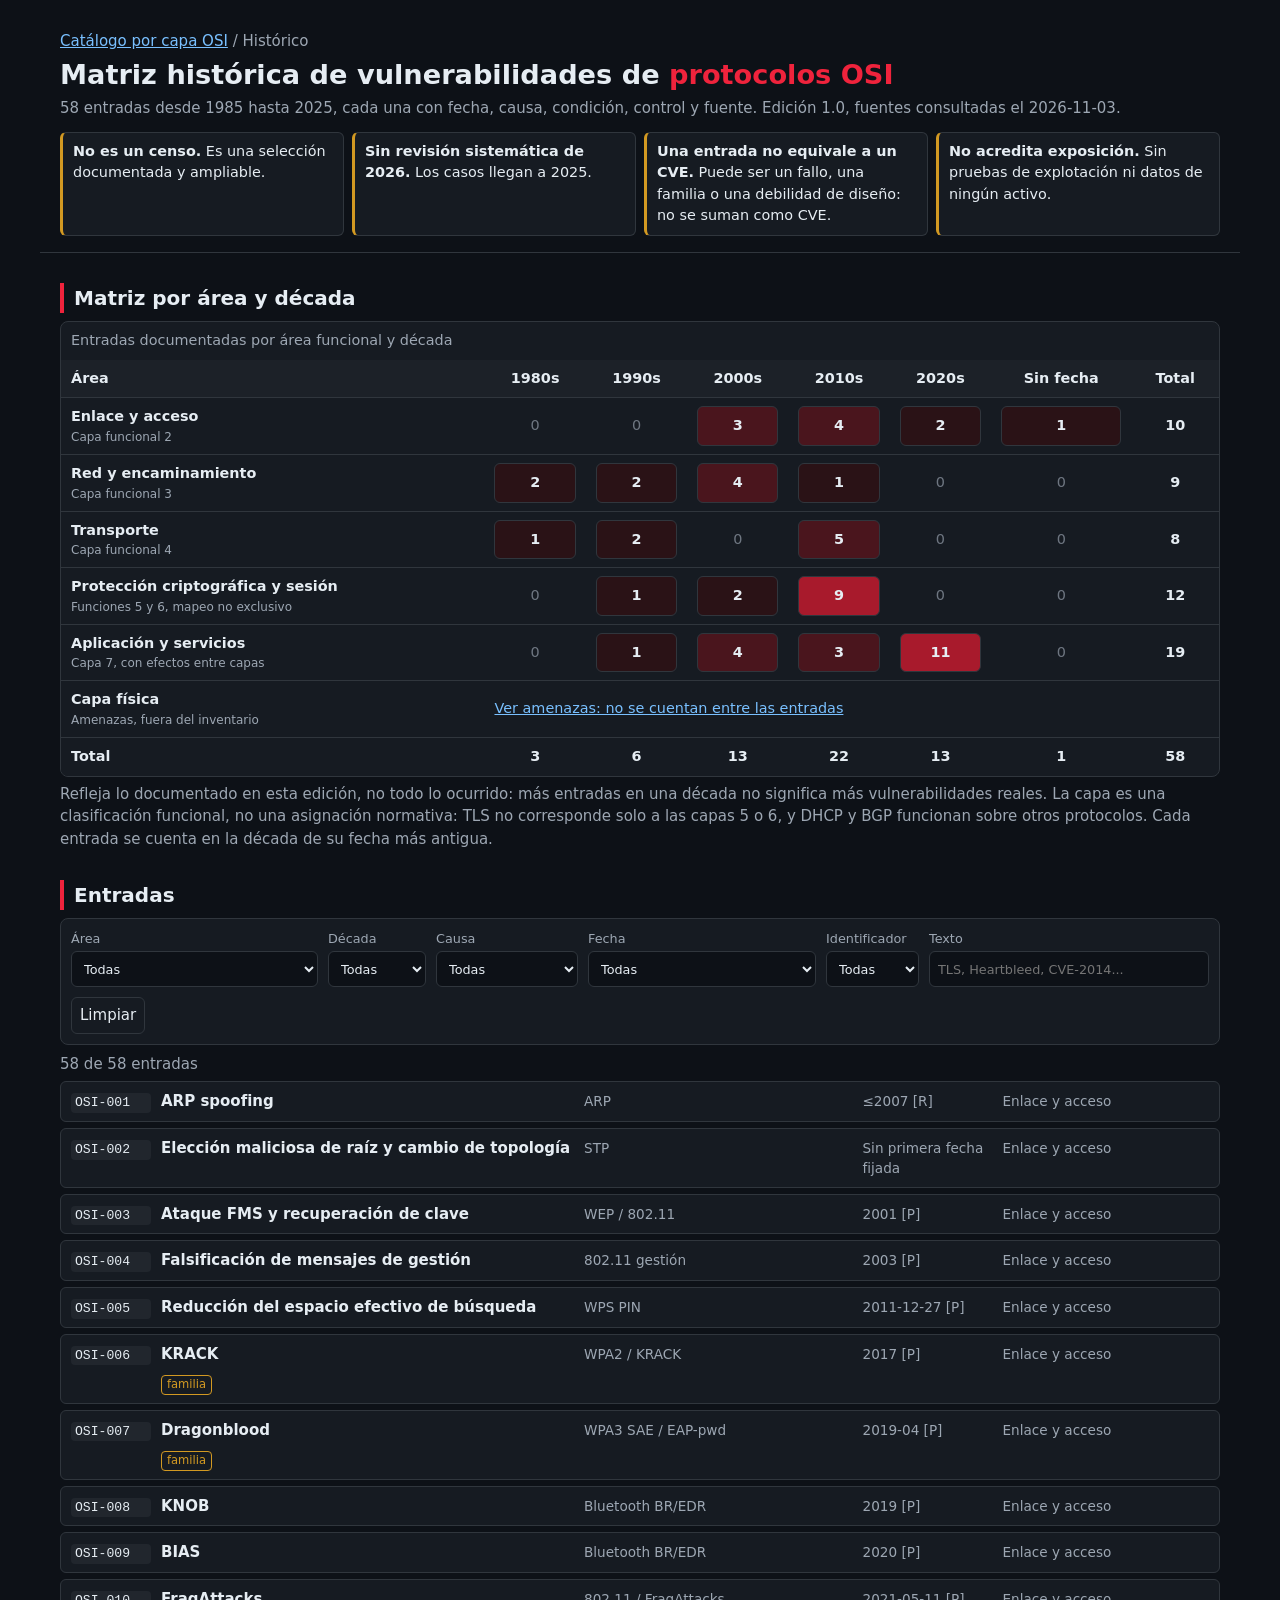
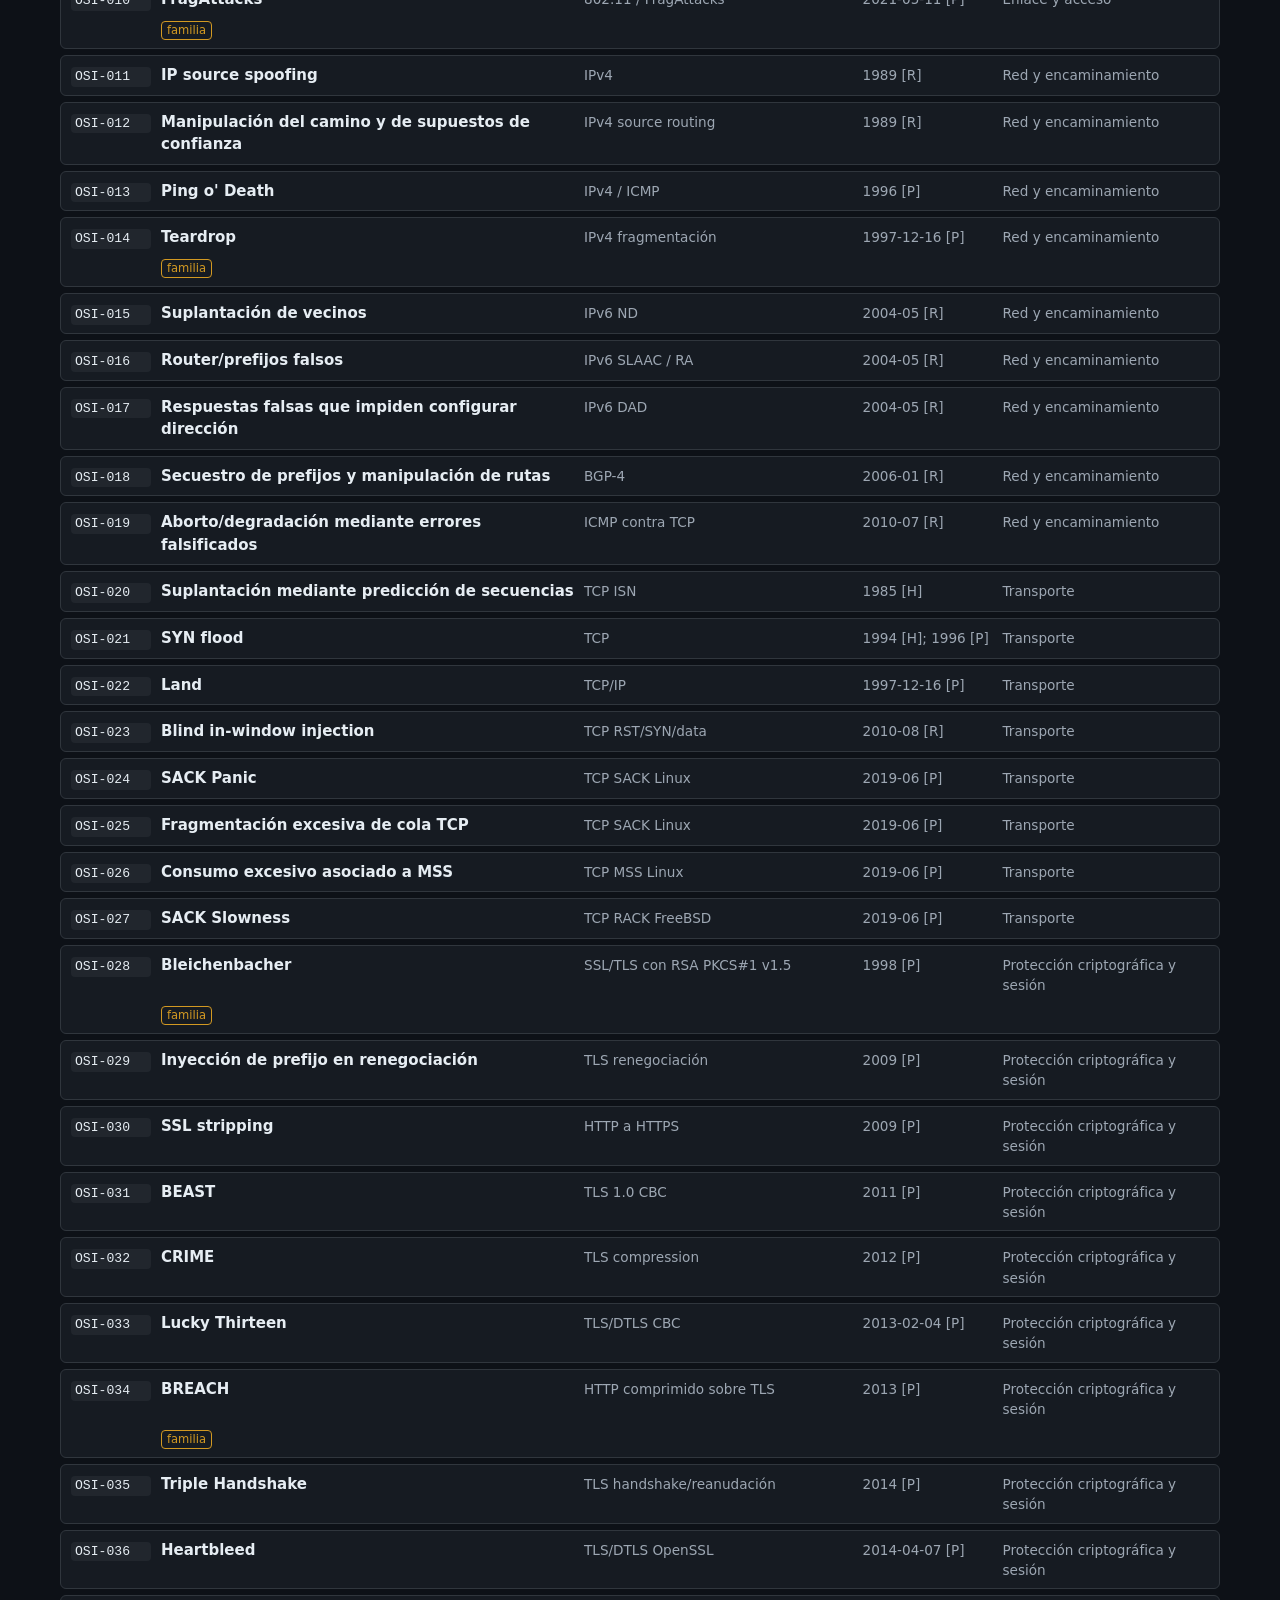
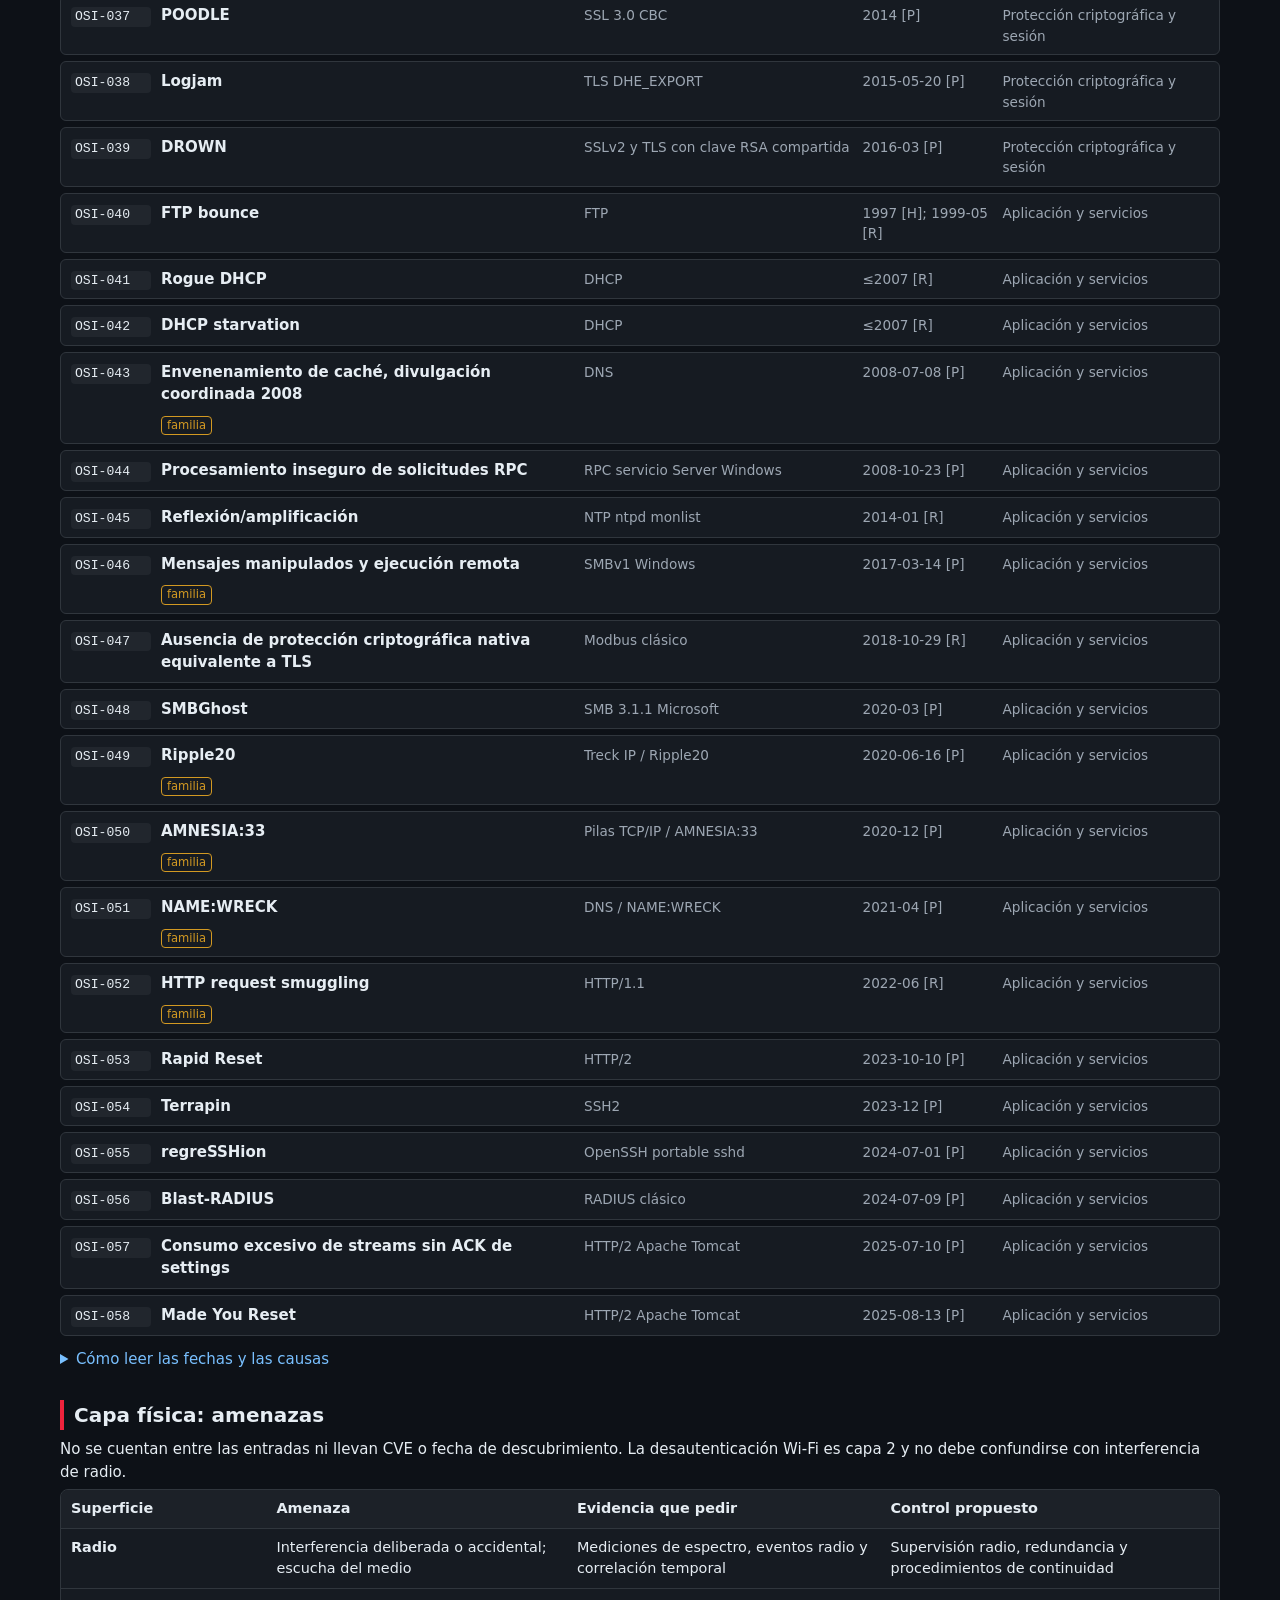
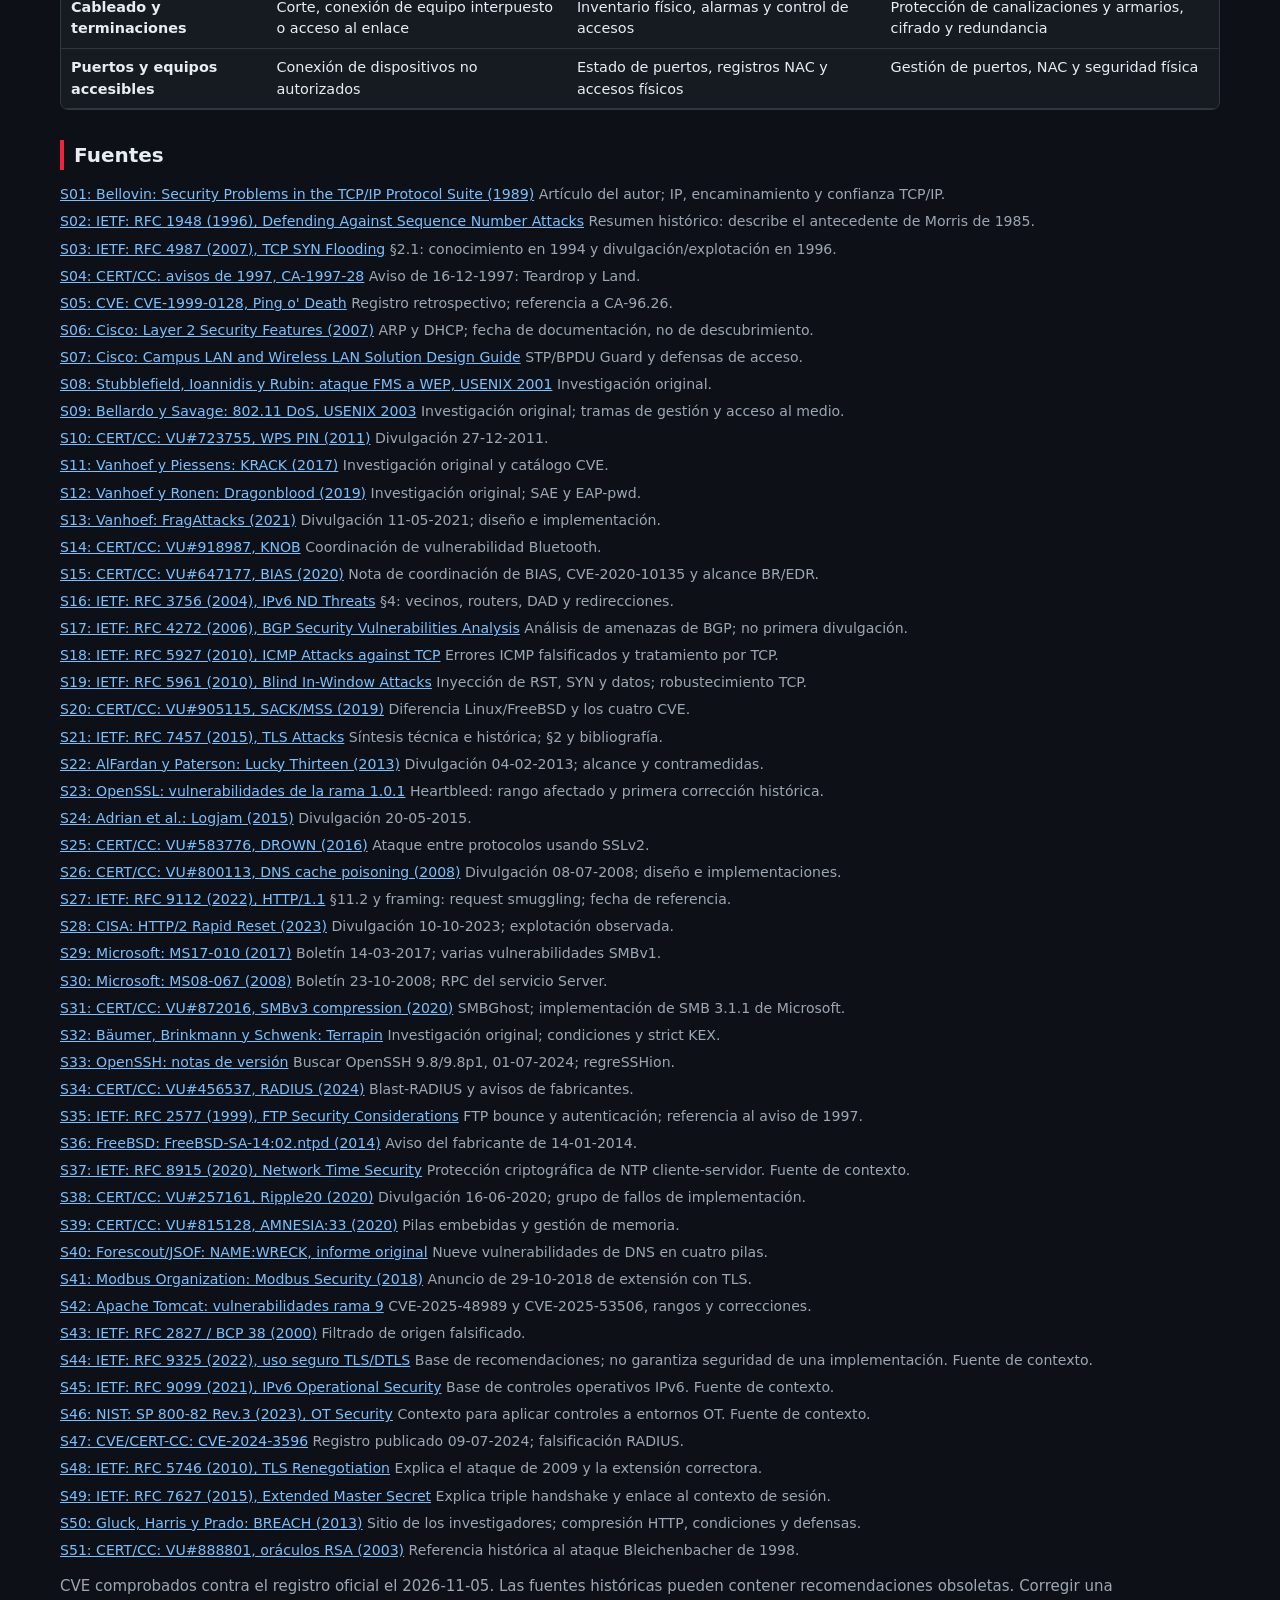
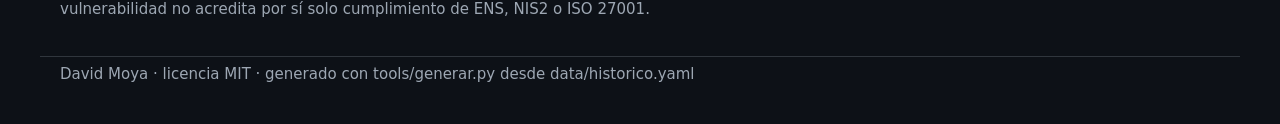
==== docs/historico/index.html @ c8e69e7f "Añadir matriz histórica de vulnerabilidades de protocolos OSI Datos en data/historico.yaml, validaci" ====
<!DOCTYPE html>
<html lang="es">
<head>
<meta charset="utf-8">
<meta name="viewport" content="width=device-width, initial-scale=1">
<meta http-equiv="Content-Security-Policy" content="default-src &#x27;none&#x27;; script-src &#x27;self&#x27;; style-src &#x27;self&#x27;; img-src &#x27;self&#x27;; base-uri &#x27;none&#x27;; form-action &#x27;none&#x27;">
<title>Matriz histórica de vulnerabilidades de protocolos OSI</title>
<meta name="description" content="58 entradas históricas de vulnerabilidades y debilidades de protocolos por área OSI y década, con fecha, causa, control y fuente.">
<link rel="stylesheet" href="historico.css">
</head>
<body>
<header>
<p class="migas"><a href="../">Catálogo por capa OSI</a> / Histórico</p>
<h1>Matriz histórica de vulnerabilidades de <span>protocolos OSI</span></h1>
<p class="resumen">58 entradas desde 1985 hasta 2025, cada una con fecha, causa, condición, control y fuente. Edición 1.0, fuentes consultadas el 2026-11-03.</p>
<ul class="limites" aria-label="Límites de esta edición">
<li><strong>No es un censo.</strong> Es una selección documentada y ampliable.</li>
<li><strong>Sin revisión sistemática de 2026.</strong> Los casos llegan a 2025.</li>
<li><strong>Una entrada no equivale a un CVE.</strong> Puede ser un fallo, una familia o una debilidad de diseño: no se suman como CVE.</li>
<li><strong>No acredita exposición.</strong> Sin pruebas de explotación ni datos de ningún activo.</li>
</ul>
</header>
<main>
<section id="matriz"><h2>Matriz por área y década</h2>
<div class="desplaza" tabindex="0" role="region" aria-label="Matriz de entradas por área y década"><table class="matriz"><caption>Entradas documentadas por área funcional y década</caption><thead><tr><th scope="col">Área</th><th scope="col">1980s</th><th scope="col">1990s</th><th scope="col">2000s</th><th scope="col">2010s</th><th scope="col">2020s</th><th scope="col">Sin fecha</th><th scope="col">Total</th></tr></thead><tbody><tr><th scope="row">Enlace y acceso<small>Capa funcional 2</small></th><td><span class="vacia" aria-label="Sin entradas">0</span></td><td><span class="vacia" aria-label="Sin entradas">0</span></td><td><a class="celda n2" href="?area=enlace&amp;decada=2000#tabla" data-area="enlace" data-decada="2000" aria-label="Enlace y acceso, 2000s: 3 entradas">3</a></td><td><a class="celda n2" href="?area=enlace&amp;decada=2010#tabla" data-area="enlace" data-decada="2010" aria-label="Enlace y acceso, 2010s: 4 entradas">4</a></td><td><a class="celda n1" href="?area=enlace&amp;decada=2020#tabla" data-area="enlace" data-decada="2020" aria-label="Enlace y acceso, 2020s: 2 entradas">2</a></td><td><a class="celda n1" href="?area=enlace&amp;decada=sin-fecha#tabla" data-area="enlace" data-decada="sin-fecha" aria-label="Enlace y acceso, sin fecha: 1 entradas">1</a></td><td class="total">10</td></tr><tr><th scope="row">Red y encaminamiento<small>Capa funcional 3</small></th><td><a class="celda n1" href="?area=red&amp;decada=1980#tabla" data-area="red" data-decada="1980" aria-label="Red y encaminamiento, 1980s: 2 entradas">2</a></td><td><a class="celda n1" href="?area=red&amp;decada=1990#tabla" data-area="red" data-decada="1990" aria-label="Red y encaminamiento, 1990s: 2 entradas">2</a></td><td><a class="celda n2" href="?area=red&amp;decada=2000#tabla" data-area="red" data-decada="2000" aria-label="Red y encaminamiento, 2000s: 4 entradas">4</a></td><td><a class="celda n1" href="?area=red&amp;decada=2010#tabla" data-area="red" data-decada="2010" aria-label="Red y encaminamiento, 2010s: 1 entradas">1</a></td><td><span class="vacia" aria-label="Sin entradas">0</span></td><td><span class="vacia" aria-label="Sin entradas">0</span></td><td class="total">9</td></tr><tr><th scope="row">Transporte<small>Capa funcional 4</small></th><td><a class="celda n1" href="?area=transporte&amp;decada=1980#tabla" data-area="transporte" data-decada="1980" aria-label="Transporte, 1980s: 1 entradas">1</a></td><td><a class="celda n1" href="?area=transporte&amp;decada=1990#tabla" data-area="transporte" data-decada="1990" aria-label="Transporte, 1990s: 2 entradas">2</a></td><td><span class="vacia" aria-label="Sin entradas">0</span></td><td><a class="celda n2" href="?area=transporte&amp;decada=2010#tabla" data-area="transporte" data-decada="2010" aria-label="Transporte, 2010s: 5 entradas">5</a></td><td><span class="vacia" aria-label="Sin entradas">0</span></td><td><span class="vacia" aria-label="Sin entradas">0</span></td><td class="total">8</td></tr><tr><th scope="row">Protección criptográfica y sesión<small>Funciones 5 y 6, mapeo no exclusivo</small></th><td><span class="vacia" aria-label="Sin entradas">0</span></td><td><a class="celda n1" href="?area=cripto-sesion&amp;decada=1990#tabla" data-area="cripto-sesion" data-decada="1990" aria-label="Protección criptográfica y sesión, 1990s: 1 entradas">1</a></td><td><a class="celda n1" href="?area=cripto-sesion&amp;decada=2000#tabla" data-area="cripto-sesion" data-decada="2000" aria-label="Protección criptográfica y sesión, 2000s: 2 entradas">2</a></td><td><a class="celda n4" href="?area=cripto-sesion&amp;decada=2010#tabla" data-area="cripto-sesion" data-decada="2010" aria-label="Protección criptográfica y sesión, 2010s: 9 entradas">9</a></td><td><span class="vacia" aria-label="Sin entradas">0</span></td><td><span class="vacia" aria-label="Sin entradas">0</span></td><td class="total">12</td></tr><tr><th scope="row">Aplicación y servicios<small>Capa 7, con efectos entre capas</small></th><td><span class="vacia" aria-label="Sin entradas">0</span></td><td><a class="celda n1" href="?area=aplicacion&amp;decada=1990#tabla" data-area="aplicacion" data-decada="1990" aria-label="Aplicación y servicios, 1990s: 1 entradas">1</a></td><td><a class="celda n2" href="?area=aplicacion&amp;decada=2000#tabla" data-area="aplicacion" data-decada="2000" aria-label="Aplicación y servicios, 2000s: 4 entradas">4</a></td><td><a class="celda n2" href="?area=aplicacion&amp;decada=2010#tabla" data-area="aplicacion" data-decada="2010" aria-label="Aplicación y servicios, 2010s: 3 entradas">3</a></td><td><a class="celda n4" href="?area=aplicacion&amp;decada=2020#tabla" data-area="aplicacion" data-decada="2020" aria-label="Aplicación y servicios, 2020s: 11 entradas">11</a></td><td><span class="vacia" aria-label="Sin entradas">0</span></td><td class="total">19</td></tr><tr class="fisica"><th scope="row">Capa física<small>Amenazas, fuera del inventario</small></th><td colspan="7"><a href="#fisica">Ver amenazas: no se cuentan entre las entradas</a></td></tr></tbody><tfoot><tr><th scope="row">Total</th><td>3</td><td>6</td><td>13</td><td>22</td><td>13</td><td>1</td><td class="total">58</td></tr></tfoot></table></div>
<p class="n">Refleja lo documentado en esta edición, no todo lo ocurrido: más entradas en una década no significa más vulnerabilidades reales. La capa es una clasificación funcional, no una asignación normativa: TLS no corresponde solo a las capas 5 o 6, y DHCP y BGP funcionan sobre otros protocolos. Cada entrada se cuenta en la década de su fecha más antigua.</p>
</section>
<section id="tabla"><h2>Entradas</h2>
<form class="filtros" id="filtros" hidden aria-label="Filtrar entradas"><label>Área <select name="area"><option value="">Todas</option><option value="enlace">Enlace y acceso</option><option value="red">Red y encaminamiento</option><option value="transporte">Transporte</option><option value="cripto-sesion">Protección criptográfica y sesión</option><option value="aplicacion">Aplicación y servicios</option></select></label><label>Década <select name="decada"><option value="">Todas</option><option value="1980">1980s</option><option value="1990">1990s</option><option value="2000">2000s</option><option value="2010">2010s</option><option value="2020">2020s</option><option value="sin-fecha">Sin fecha</option></select></label><label>Causa <select name="causa"><option value="">Todas</option><option value="D">Diseño</option><option value="I">Implementación</option><option value="C">Configuración</option></select></label><label>Fecha <select name="naturaleza"><option value="">Todas</option><option value="P">Divulgación pública</option><option value="H">Antecedente histórico</option><option value="R">Documentación de referencia</option><option value="sin-fecha">Sin primera fecha</option></select></label><label>Identificador <select name="ident"><option value="">Todas</option><option value="cve">Con CVE</option><option value="sin-cve">Sin CVE</option><option value="familia">Familia</option></select></label><label class="texto">Texto <input type="search" name="q" placeholder="TLS, Heartbleed, CVE-2014..."></label><button type="button" id="limpiar">Limpiar</button></form><p id="estado" class="n" role="status" aria-live="polite"></p><p id="vacio" class="aviso" hidden>Ninguna entrada cumple estos filtros. <button type="button" id="limpiar2">Limpiar filtros</button></p>
<div id="lista"><details class="entrada" id="OSI-001" data-area="enlace" data-decada="2000" data-causa="D" data-naturaleza="R" data-ident="sin-cve" data-busca="osi-001 arp spoofing arp ipv4/arp sin validación adicional arp spoofing: anuncios sin autenticación sin cve único"><summary><code>OSI-001</code><strong>ARP spoofing</strong><span class="prot">ARP</span><span class="fecha">≤2007 [R]</span><span class="area">Enlace y acceso</span></summary><div class="ficha"><dl><dt>Alcance</dt><dd>IPv4/ARP sin validación adicional</dd><dt>Hallazgo</dt><dd>ARP spoofing: anuncios sin autenticación</dd><dt>Causa</dt><dd>Diseño</dd><dt>Fecha</dt><dd>≤2007 [R]</dd><dt>Identificador</dt><dd>Sin CVE único</dd><dt>Condición</dt><dd>Acceso al segmento</dd><dt>Impacto posible</dt><dd>desvío/interceptación de tráfico</dd><dt>Corrección o control</dt><dd>DAI y bindings válidos; TLS extremo a extremo</dd><dt>Fuentes</dt><dd><a href="https://www.cisco.com/c/en/us/support/docs/switches/catalyst-3750-series-switches/72846-layer2-secftrs-catl3fixed.html" rel="noopener">S06</a> <span class="n">Cisco: Layer 2 Security Features (2007)</span></dd></dl><p><a href="#OSI-001">Enlace a esta entrada</a></p></div></details><details class="entrada" id="OSI-002" data-area="enlace" data-decada="sin-fecha" data-causa="D C" data-naturaleza="sin-fecha" data-ident="sin-cve" data-busca="osi-002 elección maliciosa de raíz y cambio de topología stp redes que aceptan bpdu de equipos no autorizados elección maliciosa de raíz y cambio de topología sin cve único"><summary><code>OSI-002</code><strong>Elección maliciosa de raíz y cambio de topología</strong><span class="prot">STP</span><span class="fecha">Sin primera fecha fijada</span><span class="area">Enlace y acceso</span></summary><div class="ficha"><dl><dt>Alcance</dt><dd>Redes que aceptan BPDU de equipos no autorizados</dd><dt>Hallazgo</dt><dd>Elección maliciosa de raíz y cambio de topología</dd><dt>Causa</dt><dd>Diseño, Configuración</dd><dt>Fecha</dt><dd>Sin primera fecha fijada</dd><dt>Identificador</dt><dd>Sin CVE único</dd><dt>Condición</dt><dd>Acceso L2</dd><dt>Impacto posible</dt><dd>interrupción o modificación de caminos</dd><dt>Corrección o control</dt><dd>BPDU Guard en acceso y Root Guard donde corresponda</dd><dt>Fuentes</dt><dd><a href="https://www.cisco.com/c/en/us/td/docs/solutions/CVD/Campus/cisco-campus-lan-wlan-design-guide.html" rel="noopener">S07</a> <span class="n">Cisco: Campus LAN and Wireless LAN Solution Design Guide</span></dd></dl><p><a href="#OSI-002">Enlace a esta entrada</a></p></div></details><details class="entrada" id="OSI-003" data-area="enlace" data-decada="2000" data-causa="D" data-naturaleza="P" data-ident="sin-cve" data-busca="osi-003 ataque fms y recuperación de clave wep / 802.11 wep con rc4 y construcción de claves vulnerable ataque fms y recuperación de clave sin cve único"><summary><code>OSI-003</code><strong>Ataque FMS y recuperación de clave</strong><span class="prot">WEP / 802.11</span><span class="fecha">2001 [P]</span><span class="area">Enlace y acceso</span></summary><div class="ficha"><dl><dt>Alcance</dt><dd>WEP con RC4 y construcción de claves vulnerable</dd><dt>Hallazgo</dt><dd>Ataque FMS y recuperación de clave</dd><dt>Causa</dt><dd>Diseño</dd><dt>Fecha</dt><dd>2001 [P]</dd><dt>Identificador</dt><dd>Sin CVE único</dd><dt>Condición</dt><dd>Captura de tráfico suficiente</dd><dt>Impacto posible</dt><dd>pérdida de confidencialidad</dd><dt>Corrección o control</dt><dd>Retirar WEP; migrar a seguridad Wi-Fi vigente</dd><dt>Fuentes</dt><dd><a href="https://www.usenix.org/conference/10th-usenix-security-symposium/using-fluhrer-mantin-and-shamir-attack-break-wep" rel="noopener">S08</a> <span class="n">Stubblefield, Ioannidis y Rubin: ataque FMS a WEP, USENIX 2001</span></dd></dl><p><a href="#OSI-003">Enlace a esta entrada</a></p></div></details><details class="entrada" id="OSI-004" data-area="enlace" data-decada="2000" data-causa="D" data-naturaleza="P" data-ident="sin-cve" data-busca="osi-004 falsificación de mensajes de gestión 802.11 gestión tramas de desautenticación/desasociación sin protección falsificación de mensajes de gestión sin cve único"><summary><code>OSI-004</code><strong>Falsificación de mensajes de gestión</strong><span class="prot">802.11 gestión</span><span class="fecha">2003 [P]</span><span class="area">Enlace y acceso</span></summary><div class="ficha"><dl><dt>Alcance</dt><dd>Tramas de desautenticación/desasociación sin protección</dd><dt>Hallazgo</dt><dd>Falsificación de mensajes de gestión</dd><dt>Causa</dt><dd>Diseño</dd><dt>Fecha</dt><dd>2003 [P]</dd><dt>Identificador</dt><dd>Sin CVE único</dd><dt>Condición</dt><dd>Proximidad radio</dd><dt>Impacto posible</dt><dd>desconexión del cliente</dd><dt>Corrección o control</dt><dd>PMF cuando sea compatible; no resuelve interferencia RF</dd><dt>Fuentes</dt><dd><a href="https://www.usenix.org/legacy/publications/library/proceedings/sec03/tech/full_papers/bellardo/bellardo_html/index.html" rel="noopener">S09</a> <span class="n">Bellardo y Savage: 802.11 DoS, USENIX 2003</span></dd></dl><p><a href="#OSI-004">Enlace a esta entrada</a></p></div></details><details class="entrada" id="OSI-005" data-area="enlace" data-decada="2010" data-causa="D I" data-naturaleza="P" data-ident="sin-cve" data-busca="osi-005 reducción del espacio efectivo de búsqueda wps pin registro externo por pin con validación parcial reducción del espacio efectivo de búsqueda vu#723755"><summary><code>OSI-005</code><strong>Reducción del espacio efectivo de búsqueda</strong><span class="prot">WPS PIN</span><span class="fecha">2011-12-27 [P]</span><span class="area">Enlace y acceso</span></summary><div class="ficha"><dl><dt>Alcance</dt><dd>Registro externo por PIN con validación parcial</dd><dt>Hallazgo</dt><dd>Reducción del espacio efectivo de búsqueda</dd><dt>Causa</dt><dd>Diseño, Implementación</dd><dt>Fecha</dt><dd>2011-12-27 [P]</dd><dt>Identificador</dt><dd>VU#723755</dd><dt>Condición</dt><dd>Proximidad y servicio accesible</dd><dt>Impacto posible</dt><dd>posible acceso a red</dd><dt>Corrección o control</dt><dd>Deshabilitar WPS PIN/registro externo y comprobarlo</dd><dt>Fuentes</dt><dd><a href="https://www.kb.cert.org/vuls/id/723755/" rel="noopener">S10</a> <span class="n">CERT/CC: VU#723755, WPS PIN (2011)</span></dd></dl><p><a href="#OSI-005">Enlace a esta entrada</a></p></div></details><details class="entrada" id="OSI-006" data-area="enlace" data-decada="2010" data-causa="D I" data-naturaleza="P" data-ident="cve familia" data-busca="osi-006 krack wpa2 / krack handshakes y productos susceptibles a reinstalar claves reinstalación de claves y reutilización de nonce cve-2017-13077, ejemplo; familia"><summary><code>OSI-006</code><strong>KRACK</strong><span class="marca">familia</span><span class="prot">WPA2 / KRACK</span><span class="fecha">2017 [P]</span><span class="area">Enlace y acceso</span></summary><div class="ficha"><dl><dt>Alcance</dt><dd>Handshakes y productos susceptibles a reinstalar claves</dd><dt>Hallazgo</dt><dd>Reinstalación de claves y reutilización de nonce</dd><dt>Causa</dt><dd>Diseño, Implementación</dd><dt>Fecha</dt><dd>2017 [P]</dd><dt>Identificador</dt><dd>CVE-2017-13077, ejemplo; familia</dd><dt>Condición</dt><dd>Proximidad</dd><dt>Impacto posible</dt><dd>descifrado/replay según variante</dd><dt>Corrección o control</dt><dd>Actualizar clientes y AP según variante; cambiar PSK no corrige</dd><dt>Fuentes</dt><dd><a href="https://www.krackattacks.com/" rel="noopener">S11</a> <span class="n">Vanhoef y Piessens: KRACK (2017)</span></dd></dl><p><a href="#OSI-006">Enlace a esta entrada</a></p></div></details><details class="entrada" id="OSI-007" data-area="enlace" data-decada="2010" data-causa="D I" data-naturaleza="P" data-ident="cve familia" data-busca="osi-007 dragonblood wpa3 sae / eap-pwd implementaciones y negociaciones dragonfly afectadas dragonblood: canales laterales y downgrade cve-2019-9494, ejemplo; familia"><summary><code>OSI-007</code><strong>Dragonblood</strong><span class="marca">familia</span><span class="prot">WPA3 SAE / EAP-pwd</span><span class="fecha">2019-04 [P]</span><span class="area">Enlace y acceso</span></summary><div class="ficha"><dl><dt>Alcance</dt><dd>Implementaciones y negociaciones Dragonfly afectadas</dd><dt>Hallazgo</dt><dd>Dragonblood: canales laterales y downgrade</dd><dt>Causa</dt><dd>Diseño, Implementación</dd><dt>Fecha</dt><dd>2019-04 [P]</dd><dt>Identificador</dt><dd>CVE-2019-9494, ejemplo; familia</dd><dt>Condición</dt><dd>Radio y condiciones de variante</dd><dt>Impacto posible</dt><dd>filtración/ataques a contraseña</dd><dt>Corrección o control</dt><dd>Firmware corregido y revisión de modo transición</dd><dt>Fuentes</dt><dd><a href="https://wpa3.mathyvanhoef.com/" rel="noopener">S12</a> <span class="n">Vanhoef y Ronen: Dragonblood (2019)</span></dd></dl><p><a href="#OSI-007">Enlace a esta entrada</a></p></div></details><details class="entrada" id="OSI-008" data-area="enlace" data-decada="2010" data-causa="D" data-naturaleza="P" data-ident="cve" data-busca="osi-008 knob bluetooth br/edr negociación de longitud de clave vulnerable; hasta core 5.1 knob: reducción de entropía de la clave cve-2019-9506"><summary><code>OSI-008</code><strong>KNOB</strong><span class="prot">Bluetooth BR/EDR</span><span class="fecha">2019 [P]</span><span class="area">Enlace y acceso</span></summary><div class="ficha"><dl><dt>Alcance</dt><dd>Negociación de longitud de clave vulnerable; hasta Core 5.1</dd><dt>Hallazgo</dt><dd>KNOB: reducción de entropía de la clave</dd><dt>Causa</dt><dd>Diseño</dd><dt>Fecha</dt><dd>2019 [P]</dd><dt>Identificador</dt><dd>CVE-2019-9506</dd><dt>Condición</dt><dd>Atacante próximo que interfiere negociación</dd><dt>Impacto posible</dt><dd>descifrado/inyección</dd><dt>Corrección o control</dt><dd>Parches y exigencia de longitud de clave adecuada</dd><dt>Fuentes</dt><dd><a href="https://www.kb.cert.org/vuls/id/918987/" rel="noopener">S14</a> <span class="n">CERT/CC: VU#918987, KNOB</span></dd></dl><p><a href="#OSI-008">Enlace a esta entrada</a></p></div></details><details class="entrada" id="OSI-009" data-area="enlace" data-decada="2020" data-causa="D" data-naturaleza="P" data-ident="cve" data-busca="osi-009 bias bluetooth br/edr autenticación vulnerable; core 5.2 y anteriores según aviso bias: suplantación de dispositivo confiable cve-2020-10135"><summary><code>OSI-009</code><strong>BIAS</strong><span class="prot">Bluetooth BR/EDR</span><span class="fecha">2020 [P]</span><span class="area">Enlace y acceso</span></summary><div class="ficha"><dl><dt>Alcance</dt><dd>Autenticación vulnerable; Core 5.2 y anteriores según aviso</dd><dt>Hallazgo</dt><dd>BIAS: suplantación de dispositivo confiable</dd><dt>Causa</dt><dd>Diseño</dd><dt>Fecha</dt><dd>2020 [P]</dd><dt>Identificador</dt><dd>CVE-2020-10135</dd><dt>Condición</dt><dd>Proximidad y condiciones del emparejamiento/autenticación</dd><dt>Corrección o control</dt><dd>Firmware y correcciones específicas del fabricante</dd><dt>Fuentes</dt><dd><a href="https://www.kb.cert.org/vuls/id/647177/" rel="noopener">S15</a> <span class="n">CERT/CC: VU#647177, BIAS (2020)</span></dd></dl><p><a href="#OSI-009">Enlace a esta entrada</a></p></div></details><details class="entrada" id="OSI-010" data-area="enlace" data-decada="2020" data-causa="D I" data-naturaleza="P" data-ident="cve familia" data-busca="osi-010 fragattacks 802.11 / fragattacks variantes de fragmentación/agregación en wpa2/wpa3 y otros fallos de diseño y aceptación incorrecta de tramas cve-2020-24586/24587/24588: diseño; otros de implementación"><summary><code>OSI-010</code><strong>FragAttacks</strong><span class="marca">familia</span><span class="prot">802.11 / FragAttacks</span><span class="fecha">2021-05-11 [P]</span><span class="area">Enlace y acceso</span></summary><div class="ficha"><dl><dt>Alcance</dt><dd>Variantes de fragmentación/agregación en WPA2/WPA3 y otros</dd><dt>Hallazgo</dt><dd>Fallos de diseño y aceptación incorrecta de tramas</dd><dt>Causa</dt><dd>Diseño, Implementación</dd><dt>Fecha</dt><dd>2021-05-11 [P]</dd><dt>Identificador</dt><dd>CVE-2020-24586/24587/24588: diseño; otros de implementación</dd><dt>Condición</dt><dd>Proximidad</dd><dt>Impacto posible</dt><dd>inyección o acceso a dispositivos según variante</dd><dt>Corrección o control</dt><dd>Actualizar firmware/drivers; comprobar cada CVE aplicable</dd><dt>Fuentes</dt><dd><a href="https://www.fragattacks.com/" rel="noopener">S13</a> <span class="n">Vanhoef: FragAttacks (2021)</span></dd></dl><p><a href="#OSI-010">Enlace a esta entrada</a></p></div></details><details class="entrada" id="OSI-011" data-area="red" data-decada="1980" data-causa="D C" data-naturaleza="R" data-ident="sin-cve" data-busca="osi-011 ip source spoofing ipv4 paquetes cuyo origen no se valida en el dominio ip source spoofing sin cve único"><summary><code>OSI-011</code><strong>IP source spoofing</strong><span class="prot">IPv4</span><span class="fecha">1989 [R]</span><span class="area">Red y encaminamiento</span></summary><div class="ficha"><dl><dt>Alcance</dt><dd>Paquetes cuyo origen no se valida en el dominio</dd><dt>Hallazgo</dt><dd>IP source spoofing</dd><dt>Causa</dt><dd>Diseño, Configuración</dd><dt>Fecha</dt><dd>1989 [R]</dd><dt>Identificador</dt><dd>Sin CVE único</dd><dt>Condición</dt><dd>Capacidad de emitir origen falso</dd><dt>Impacto posible</dt><dd>facilita suplantación/reflexión</dd><dt>Corrección o control</dt><dd>Validación de origen y BCP 38; no autenticar por IP sola</dd><dt>Fuentes</dt><dd><a href="https://www.cs.columbia.edu/~smb/papers/ipext.pdf" rel="noopener">S01</a> <span class="n">Bellovin: Security Problems in the TCP/IP Protocol Suite (1989)</span><br><a href="https://www.rfc-editor.org/rfc/rfc2827.html" rel="noopener">S43</a> <span class="n">IETF: RFC 2827 / BCP 38 (2000)</span></dd></dl><p><a href="#OSI-011">Enlace a esta entrada</a></p></div></details><details class="entrada" id="OSI-012" data-area="red" data-decada="1980" data-causa="D C" data-naturaleza="R" data-ident="sin-cve" data-busca="osi-012 manipulación del camino y de supuestos de confianza ipv4 source routing equipos que aceptan opciones de encaminamiento por origen manipulación del camino y de supuestos de confianza sin cve único"><summary><code>OSI-012</code><strong>Manipulación del camino y de supuestos de confianza</strong><span class="prot">IPv4 source routing</span><span class="fecha">1989 [R]</span><span class="area">Red y encaminamiento</span></summary><div class="ficha"><dl><dt>Alcance</dt><dd>Equipos que aceptan opciones de encaminamiento por origen</dd><dt>Hallazgo</dt><dd>Manipulación del camino y de supuestos de confianza</dd><dt>Causa</dt><dd>Diseño, Configuración</dd><dt>Fecha</dt><dd>1989 [R]</dd><dt>Identificador</dt><dd>Sin CVE único</dd><dt>Condición</dt><dd>Aceptación de opciones</dd><dt>Impacto posible</dt><dd>facilita desvío/suplantación</dd><dt>Corrección o control</dt><dd>Deshabilitar source routing no requerido y filtrar opciones</dd><dt>Fuentes</dt><dd><a href="https://www.cs.columbia.edu/~smb/papers/ipext.pdf" rel="noopener">S01</a> <span class="n">Bellovin: Security Problems in the TCP/IP Protocol Suite (1989)</span></dd></dl><p><a href="#OSI-012">Enlace a esta entrada</a></p></div></details><details class="entrada" id="OSI-013" data-area="red" data-decada="1990" data-causa="I" data-naturaleza="P" data-ident="cve" data-busca="osi-013 ping o&#x27; death ipv4 / icmp pilas históricas con reensamblado de datagramas sobredimensionados ping o&#x27; death cve-1999-0128, retrospectivo"><summary><code>OSI-013</code><strong>Ping o&#x27; Death</strong><span class="prot">IPv4 / ICMP</span><span class="fecha">1996 [P]</span><span class="area">Red y encaminamiento</span></summary><div class="ficha"><dl><dt>Alcance</dt><dd>Pilas históricas con reensamblado de datagramas sobredimensionados</dd><dt>Hallazgo</dt><dd>Ping o&#x27; Death</dd><dt>Causa</dt><dd>Implementación</dd><dt>Fecha</dt><dd>1996 [P]</dd><dt>Identificador</dt><dd>CVE-1999-0128, retrospectivo</dd><dt>Condición</dt><dd>Paquetes que alcanzan la pila vulnerable</dd><dt>Impacto posible</dt><dd>caída</dd><dt>Corrección o control</dt><dd>Actualizar la pila; retirada de sistemas sin soporte</dd><dt>Fuentes</dt><dd><a href="https://www.cve.org/CVERecord?id=CVE-1999-0128" rel="noopener">S05</a> <span class="n">CVE: CVE-1999-0128, Ping o&#x27; Death</span></dd></dl><p><a href="#OSI-013">Enlace a esta entrada</a></p></div></details><details class="entrada" id="OSI-014" data-area="red" data-decada="1990" data-causa="I" data-naturaleza="P" data-ident="sin-cve familia" data-busca="osi-014 teardrop ipv4 fragmentación pilas históricas afectadas por fragmentos solapados teardrop: error de reensamblado ca-1997-28; familia histórica"><summary><code>OSI-014</code><strong>Teardrop</strong><span class="marca">familia</span><span class="prot">IPv4 fragmentación</span><span class="fecha">1997-12-16 [P]</span><span class="area">Red y encaminamiento</span></summary><div class="ficha"><dl><dt>Alcance</dt><dd>Pilas históricas afectadas por fragmentos solapados</dd><dt>Hallazgo</dt><dd>Teardrop: error de reensamblado</dd><dt>Causa</dt><dd>Implementación</dd><dt>Fecha</dt><dd>1997-12-16 [P]</dd><dt>Identificador</dt><dd>CA-1997-28; familia histórica</dd><dt>Condición</dt><dd>Entrega de fragmentos</dd><dt>Impacto posible</dt><dd>denegación de servicio</dd><dt>Corrección o control</dt><dd>Corrección del fabricante; normalización como defensa adicional</dd><dt>Fuentes</dt><dd><a href="https://www.sei.cmu.edu/documents/504/1997_019_001_496176.pdf" rel="noopener">S04</a> <span class="n">CERT/CC: avisos de 1997, CA-1997-28</span></dd></dl><p><a href="#OSI-014">Enlace a esta entrada</a></p></div></details><details class="entrada" id="OSI-015" data-area="red" data-decada="2000" data-causa="D C" data-naturaleza="R" data-ident="sin-cve" data-busca="osi-015 suplantación de vecinos ipv6 nd ns/na sin protección adecuada en enlace compartido suplantación de vecinos sin cve único; rfc3756 §4.1.1"><summary><code>OSI-015</code><strong>Suplantación de vecinos</strong><span class="prot">IPv6 ND</span><span class="fecha">2004-05 [R]</span><span class="area">Red y encaminamiento</span></summary><div class="ficha"><dl><dt>Alcance</dt><dd>NS/NA sin protección adecuada en enlace compartido</dd><dt>Hallazgo</dt><dd>Suplantación de vecinos</dd><dt>Causa</dt><dd>Diseño, Configuración</dd><dt>Fecha</dt><dd>2004-05 [R]</dd><dt>Identificador</dt><dd>Sin CVE único; RFC3756 §4.1.1</dd><dt>Condición</dt><dd>Acceso al enlace</dd><dt>Impacto posible</dt><dd>MITM/DoS</dd><dt>Corrección o control</dt><dd>Controles de acceso y validación ND según equipos</dd><dt>Fuentes</dt><dd><a href="https://www.rfc-editor.org/rfc/rfc3756.html" rel="noopener">S16</a> <span class="n">IETF: RFC 3756 (2004), IPv6 ND Threats</span></dd></dl><p><a href="#OSI-015">Enlace a esta entrada</a></p></div></details><details class="entrada" id="OSI-016" data-area="red" data-decada="2000" data-causa="D C" data-naturaleza="R" data-ident="sin-cve" data-busca="osi-016 router/prefijos falsos ipv6 slaac / ra hosts que aceptan anuncios de router maliciosos router/prefijos falsos sin cve único; rfc3756 §4.2"><summary><code>OSI-016</code><strong>Router/prefijos falsos</strong><span class="prot">IPv6 SLAAC / RA</span><span class="fecha">2004-05 [R]</span><span class="area">Red y encaminamiento</span></summary><div class="ficha"><dl><dt>Alcance</dt><dd>Hosts que aceptan anuncios de router maliciosos</dd><dt>Hallazgo</dt><dd>Router/prefijos falsos</dd><dt>Causa</dt><dd>Diseño, Configuración</dd><dt>Fecha</dt><dd>2004-05 [R]</dd><dt>Identificador</dt><dd>Sin CVE único; RFC3756 §4.2</dd><dt>Condición</dt><dd>Acceso al enlace</dd><dt>Impacto posible</dt><dd>desvío o pérdida de conectividad</dd><dt>Corrección o control</dt><dd>RA Guard correctamente implementado; routers autorizados</dd><dt>Fuentes</dt><dd><a href="https://www.rfc-editor.org/rfc/rfc3756.html" rel="noopener">S16</a> <span class="n">IETF: RFC 3756 (2004), IPv6 ND Threats</span></dd></dl><p><a href="#OSI-016">Enlace a esta entrada</a></p></div></details><details class="entrada" id="OSI-017" data-area="red" data-decada="2000" data-causa="D" data-naturaleza="R" data-ident="sin-cve" data-busca="osi-017 respuestas falsas que impiden configurar dirección ipv6 dad detección de direcciones duplicadas sin protección respuestas falsas que impiden configurar dirección sin cve único; rfc3756 §4.1.3"><summary><code>OSI-017</code><strong>Respuestas falsas que impiden configurar dirección</strong><span class="prot">IPv6 DAD</span><span class="fecha">2004-05 [R]</span><span class="area">Red y encaminamiento</span></summary><div class="ficha"><dl><dt>Alcance</dt><dd>Detección de direcciones duplicadas sin protección</dd><dt>Hallazgo</dt><dd>Respuestas falsas que impiden configurar dirección</dd><dt>Causa</dt><dd>Diseño</dd><dt>Fecha</dt><dd>2004-05 [R]</dd><dt>Identificador</dt><dd>Sin CVE único; RFC3756 §4.1.3</dd><dt>Condición</dt><dd>Acceso al enlace</dd><dt>Impacto posible</dt><dd>DoS de autoconfiguración</dd><dt>Corrección o control</dt><dd>Control del enlace y protecciones ND disponibles</dd><dt>Fuentes</dt><dd><a href="https://www.rfc-editor.org/rfc/rfc3756.html" rel="noopener">S16</a> <span class="n">IETF: RFC 3756 (2004), IPv6 ND Threats</span></dd></dl><p><a href="#OSI-017">Enlace a esta entrada</a></p></div></details><details class="entrada" id="OSI-018" data-area="red" data-decada="2000" data-causa="D C" data-naturaleza="R" data-ident="sin-cve" data-busca="osi-018 secuestro de prefijos y manipulación de rutas bgp-4 anuncios sin validación suficiente de origen/trayectoria secuestro de prefijos y manipulación de rutas sin cve único; rfc4272"><summary><code>OSI-018</code><strong>Secuestro de prefijos y manipulación de rutas</strong><span class="prot">BGP-4</span><span class="fecha">2006-01 [R]</span><span class="area">Red y encaminamiento</span></summary><div class="ficha"><dl><dt>Alcance</dt><dd>Anuncios sin validación suficiente de origen/trayectoria</dd><dt>Hallazgo</dt><dd>Secuestro de prefijos y manipulación de rutas</dd><dt>Causa</dt><dd>Diseño, Configuración</dd><dt>Fecha</dt><dd>2006-01 [R]</dd><dt>Identificador</dt><dd>Sin CVE único; RFC4272</dd><dt>Condición</dt><dd>Capacidad de introducir anuncios</dd><dt>Impacto posible</dt><dd>desvío/blackhole</dd><dt>Corrección o control</dt><dd>Políticas de prefijos/AS; RPKI-ROV valida origen, no todo AS-PATH</dd><dt>Fuentes</dt><dd><a href="https://www.rfc-editor.org/rfc/rfc4272.html" rel="noopener">S17</a> <span class="n">IETF: RFC 4272 (2006), BGP Security Vulnerabilities Analysis</span></dd></dl><p><a href="#OSI-018">Enlace a esta entrada</a></p></div></details><details class="entrada" id="OSI-019" data-area="red" data-decada="2010" data-causa="D I" data-naturaleza="R" data-ident="sin-cve" data-busca="osi-019 aborto/degradación mediante errores falsificados icmp contra tcp tratamiento vulnerable de errores icmp aborto/degradación mediante errores falsificados sin cve único; rfc5927"><summary><code>OSI-019</code><strong>Aborto/degradación mediante errores falsificados</strong><span class="prot">ICMP contra TCP</span><span class="fecha">2010-07 [R]</span><span class="area">Red y encaminamiento</span></summary><div class="ficha"><dl><dt>Alcance</dt><dd>Tratamiento vulnerable de errores ICMP</dd><dt>Hallazgo</dt><dd>Aborto/degradación mediante errores falsificados</dd><dt>Causa</dt><dd>Diseño, Implementación</dd><dt>Fecha</dt><dd>2010-07 [R]</dd><dt>Identificador</dt><dd>Sin CVE único; RFC5927</dd><dt>Condición</dt><dd>Inyección de error aceptado</dd><dt>Impacto posible</dt><dd>daño a conexiones TCP</dd><dt>Corrección o control</dt><dd>Pilas corregidas y validación de ICMP; evitar bloqueo indiscriminado</dd><dt>Fuentes</dt><dd><a href="https://www.rfc-editor.org/rfc/rfc5927.html" rel="noopener">S18</a> <span class="n">IETF: RFC 5927 (2010), ICMP Attacks against TCP</span></dd></dl><p><a href="#OSI-019">Enlace a esta entrada</a></p></div></details><details class="entrada" id="OSI-020" data-area="transporte" data-decada="1980" data-causa="D I C" data-naturaleza="H" data-ident="sin-cve" data-busca="osi-020 suplantación mediante predicción de secuencias tcp isn generadores predecibles y servicios que confían en dirección suplantación mediante predicción de secuencias sin cve único; rfc1948"><summary><code>OSI-020</code><strong>Suplantación mediante predicción de secuencias</strong><span class="prot">TCP ISN</span><span class="fecha">1985 [H]</span><span class="area">Transporte</span></summary><div class="ficha"><dl><dt>Alcance</dt><dd>Generadores predecibles y servicios que confían en dirección</dd><dt>Hallazgo</dt><dd>Suplantación mediante predicción de secuencias</dd><dt>Causa</dt><dd>Diseño, Implementación, Configuración</dd><dt>Fecha</dt><dd>1985 [H]</dd><dt>Identificador</dt><dd>Sin CVE único; RFC1948</dd><dt>Condición</dt><dd>Origen falso y condiciones de confianza</dd><dt>Impacto posible</dt><dd>secuestro/suplantación</dd><dt>Corrección o control</dt><dd>ISN robusto y autenticación criptográfica de aplicación</dd><dt>Fuentes</dt><dd><a href="https://www.rfc-editor.org/rfc/rfc1948.html" rel="noopener">S02</a> <span class="n">IETF: RFC 1948 (1996), Defending Against Sequence Number Attacks</span></dd></dl><p><a href="#OSI-020">Enlace a esta entrada</a></p></div></details><details class="entrada" id="OSI-021" data-area="transporte" data-decada="1990" data-causa="D I" data-naturaleza="H P" data-ident="sin-cve" data-busca="osi-021 syn flood tcp escucha tcp que reserva estado antes de completar handshake syn flood sin cve único"><summary><code>OSI-021</code><strong>SYN flood</strong><span class="prot">TCP</span><span class="fecha">1994 [H]; 1996 [P]</span><span class="area">Transporte</span></summary><div class="ficha"><dl><dt>Alcance</dt><dd>Escucha TCP que reserva estado antes de completar handshake</dd><dt>Hallazgo</dt><dd>SYN flood</dd><dt>Causa</dt><dd>Diseño, Implementación</dd><dt>Fecha</dt><dd>1994 [H]; 1996 [P]</dd><dt>Identificador</dt><dd>Sin CVE único</dd><dt>Condición</dt><dd>Muchas conexiones incompletas</dd><dt>Impacto posible</dt><dd>agotamiento de recursos</dd><dt>Corrección o control</dt><dd>SYN cookies/proxy y control de capacidad</dd><dt>Fuentes</dt><dd><a href="https://www.rfc-editor.org/rfc/rfc4987.html" rel="noopener">S03</a> <span class="n">IETF: RFC 4987 (2007), TCP SYN Flooding</span></dd></dl><p><a href="#OSI-021">Enlace a esta entrada</a></p></div></details><details class="entrada" id="OSI-022" data-area="transporte" data-decada="1990" data-causa="I" data-naturaleza="P" data-ident="sin-cve" data-busca="osi-022 land tcp/ip implementaciones históricas que manejan mal paquetes autorreferentes land ca-1997-28"><summary><code>OSI-022</code><strong>Land</strong><span class="prot">TCP/IP</span><span class="fecha">1997-12-16 [P]</span><span class="area">Transporte</span></summary><div class="ficha"><dl><dt>Alcance</dt><dd>Implementaciones históricas que manejan mal paquetes autorreferentes</dd><dt>Hallazgo</dt><dd>Land</dd><dt>Causa</dt><dd>Implementación</dd><dt>Fecha</dt><dd>1997-12-16 [P]</dd><dt>Identificador</dt><dd>CA-1997-28</dd><dt>Condición</dt><dd>Paquete falsificado aceptado</dd><dt>Impacto posible</dt><dd>DoS</dd><dt>Corrección o control</dt><dd>Parche del sistema y filtrado de orígenes imposibles</dd><dt>Fuentes</dt><dd><a href="https://www.sei.cmu.edu/documents/504/1997_019_001_496176.pdf" rel="noopener">S04</a> <span class="n">CERT/CC: avisos de 1997, CA-1997-28</span></dd></dl><p><a href="#OSI-022">Enlace a esta entrada</a></p></div></details><details class="entrada" id="OSI-023" data-area="transporte" data-decada="2010" data-causa="D I" data-naturaleza="R" data-ident="sin-cve" data-busca="osi-023 blind in-window injection tcp rst/syn/data conexiones y validación susceptibles a inyección en ventana blind in-window injection sin cve único; rfc5961"><summary><code>OSI-023</code><strong>Blind in-window injection</strong><span class="prot">TCP RST/SYN/data</span><span class="fecha">2010-08 [R]</span><span class="area">Transporte</span></summary><div class="ficha"><dl><dt>Alcance</dt><dd>Conexiones y validación susceptibles a inyección en ventana</dd><dt>Hallazgo</dt><dd>Blind in-window injection</dd><dt>Causa</dt><dd>Diseño, Implementación</dd><dt>Fecha</dt><dd>2010-08 [R]</dd><dt>Identificador</dt><dd>Sin CVE único; RFC5961</dd><dt>Condición</dt><dd>Conocer/estimar tupla y secuencia</dd><dt>Impacto posible</dt><dd>aborto/corrupción</dd><dt>Corrección o control</dt><dd>Validación robusta y challenge ACK según pila</dd><dt>Fuentes</dt><dd><a href="https://www.rfc-editor.org/rfc/rfc5961.html" rel="noopener">S19</a> <span class="n">IETF: RFC 5961 (2010), Blind In-Window Attacks</span></dd></dl><p><a href="#OSI-023">Enlace a esta entrada</a></p></div></details><details class="entrada" id="OSI-024" data-area="transporte" data-decada="2010" data-causa="I" data-naturaleza="P" data-ident="cve" data-busca="osi-024 sack panic tcp sack linux linux ≥2.6.29 sin corrección, según cert sack panic: desbordamiento entero cve-2019-11477"><summary><code>OSI-024</code><strong>SACK Panic</strong><span class="prot">TCP SACK Linux</span><span class="fecha">2019-06 [P]</span><span class="area">Transporte</span></summary><div class="ficha"><dl><dt>Alcance</dt><dd>Linux ≥2.6.29 sin corrección, según CERT</dd><dt>Hallazgo</dt><dd>SACK Panic: desbordamiento entero</dd><dt>Causa</dt><dd>Implementación</dd><dt>Fecha</dt><dd>2019-06 [P]</dd><dt>Identificador</dt><dd>CVE-2019-11477</dd><dt>Condición</dt><dd>Conexión con pila afectada</dd><dt>Impacto posible</dt><dd>kernel panic</dd><dt>Corrección o control</dt><dd>Aplicar actualización del proveedor; evaluar mitigación temporal</dd><dt>Fuentes</dt><dd><a href="https://www.kb.cert.org/vuls/id/905115/" rel="noopener">S20</a> <span class="n">CERT/CC: VU#905115, SACK/MSS (2019)</span></dd></dl><p><a href="#OSI-024">Enlace a esta entrada</a></p></div></details><details class="entrada" id="OSI-025" data-area="transporte" data-decada="2010" data-causa="I" data-naturaleza="P" data-ident="cve" data-busca="osi-025 fragmentación excesiva de cola tcp tcp sack linux ramas afectadas; diferencias antes/después de 4.15 fragmentación excesiva de cola tcp cve-2019-11478"><summary><code>OSI-025</code><strong>Fragmentación excesiva de cola TCP</strong><span class="prot">TCP SACK Linux</span><span class="fecha">2019-06 [P]</span><span class="area">Transporte</span></summary><div class="ficha"><dl><dt>Alcance</dt><dd>Ramas afectadas; diferencias antes/después de 4.15</dd><dt>Hallazgo</dt><dd>Fragmentación excesiva de cola TCP</dd><dt>Causa</dt><dd>Implementación</dd><dt>Fecha</dt><dd>2019-06 [P]</dd><dt>Identificador</dt><dd>CVE-2019-11478</dd><dt>Condición</dt><dd>Conexión</dd><dt>Impacto posible</dt><dd>consumo de CPU/recursos y DoS</dd><dt>Corrección o control</dt><dd>Kernel corregido según distribución</dd><dt>Fuentes</dt><dd><a href="https://www.kb.cert.org/vuls/id/905115/" rel="noopener">S20</a> <span class="n">CERT/CC: VU#905115, SACK/MSS (2019)</span></dd></dl><p><a href="#OSI-025">Enlace a esta entrada</a></p></div></details><details class="entrada" id="OSI-026" data-area="transporte" data-decada="2010" data-causa="I" data-naturaleza="P" data-ident="cve" data-busca="osi-026 consumo excesivo asociado a mss tcp mss linux implementaciones afectadas que aceptan mss muy bajo consumo excesivo asociado a mss cve-2019-11479"><summary><code>OSI-026</code><strong>Consumo excesivo asociado a MSS</strong><span class="prot">TCP MSS Linux</span><span class="fecha">2019-06 [P]</span><span class="area">Transporte</span></summary><div class="ficha"><dl><dt>Alcance</dt><dd>Implementaciones afectadas que aceptan MSS muy bajo</dd><dt>Hallazgo</dt><dd>Consumo excesivo asociado a MSS</dd><dt>Causa</dt><dd>Implementación</dd><dt>Fecha</dt><dd>2019-06 [P]</dd><dt>Identificador</dt><dd>CVE-2019-11479</dd><dt>Condición</dt><dd>Conexión</dd><dt>Impacto posible</dt><dd>degradación/DoS</dd><dt>Corrección o control</dt><dd>Kernel corregido; cambios de MSS requieren evaluación</dd><dt>Fuentes</dt><dd><a href="https://www.kb.cert.org/vuls/id/905115/" rel="noopener">S20</a> <span class="n">CERT/CC: VU#905115, SACK/MSS (2019)</span></dd></dl><p><a href="#OSI-026">Enlace a esta entrada</a></p></div></details><details class="entrada" id="OSI-027" data-area="transporte" data-decada="2010" data-causa="I" data-naturaleza="P" data-ident="cve" data-busca="osi-027 sack slowness tcp rack freebsd freebsd 12 con pila rack afectada sack slowness cve-2019-5599"><summary><code>OSI-027</code><strong>SACK Slowness</strong><span class="prot">TCP RACK FreeBSD</span><span class="fecha">2019-06 [P]</span><span class="area">Transporte</span></summary><div class="ficha"><dl><dt>Alcance</dt><dd>FreeBSD 12 con pila RACK afectada</dd><dt>Hallazgo</dt><dd>SACK Slowness</dd><dt>Causa</dt><dd>Implementación</dd><dt>Fecha</dt><dd>2019-06 [P]</dd><dt>Identificador</dt><dd>CVE-2019-5599</dd><dt>Condición</dt><dd>Conexión</dd><dt>Impacto posible</dt><dd>consumo excesivo de recursos</dd><dt>Corrección o control</dt><dd>Actualizar FreeBSD según aviso</dd><dt>Fuentes</dt><dd><a href="https://www.kb.cert.org/vuls/id/905115/" rel="noopener">S20</a> <span class="n">CERT/CC: VU#905115, SACK/MSS (2019)</span></dd></dl><p><a href="#OSI-027">Enlace a esta entrada</a></p></div></details><details class="entrada" id="OSI-028" data-area="cripto-sesion" data-decada="1990" data-causa="D I" data-naturaleza="P" data-ident="sin-cve familia" data-busca="osi-028 bleichenbacher ssl/tls con rsa pkcs#1 v1.5 intercambio rsa con oráculo de padding bleichenbacher familia; sin cve único aquí"><summary><code>OSI-028</code><strong>Bleichenbacher</strong><span class="marca">familia</span><span class="prot">SSL/TLS con RSA PKCS#1 v1.5</span><span class="fecha">1998 [P]</span><span class="area">Protección criptográfica y sesión</span></summary><div class="ficha"><dl><dt>Alcance</dt><dd>Intercambio RSA con oráculo de padding</dd><dt>Hallazgo</dt><dd>Bleichenbacher</dd><dt>Causa</dt><dd>Diseño, Implementación</dd><dt>Fecha</dt><dd>1998 [P]</dd><dt>Identificador</dt><dd>Familia; sin CVE único aquí</dd><dt>Condición</dt><dd>Consultas adaptativas</dd><dt>Impacto posible</dt><dd>recuperación de secretos</dd><dt>Corrección o control</dt><dd>Eliminar oráculos; favorecer intercambio moderno sin RSA estático</dd><dt>Fuentes</dt><dd><a href="https://www.kb.cert.org/vuls/id/888801" rel="noopener">S51</a> <span class="n">CERT/CC: VU#888801, oráculos RSA (2003)</span></dd></dl><p><a href="#OSI-028">Enlace a esta entrada</a></p></div></details><details class="entrada" id="OSI-029" data-area="cripto-sesion" data-decada="2000" data-causa="D" data-naturaleza="P" data-ident="cve" data-busca="osi-029 inyección de prefijo en renegociación tls renegociación renegociación sin enlace criptográfico seguro inyección de prefijo en renegociación cve-2009-3555"><summary><code>OSI-029</code><strong>Inyección de prefijo en renegociación</strong><span class="prot">TLS renegociación</span><span class="fecha">2009 [P]</span><span class="area">Protección criptográfica y sesión</span></summary><div class="ficha"><dl><dt>Alcance</dt><dd>Renegociación sin enlace criptográfico seguro</dd><dt>Hallazgo</dt><dd>Inyección de prefijo en renegociación</dd><dt>Causa</dt><dd>Diseño</dd><dt>Fecha</dt><dd>2009 [P]</dd><dt>Identificador</dt><dd>CVE-2009-3555</dd><dt>Condición</dt><dd>Atacante en camino</dd><dt>Impacto posible</dt><dd>confusión de sesión</dd><dt>Corrección o control</dt><dd>Secure renegotiation o retirar función obsoleta</dd><dt>Fuentes</dt><dd><a href="https://www.rfc-editor.org/rfc/rfc5746.html" rel="noopener">S48</a> <span class="n">IETF: RFC 5746 (2010), TLS Renegotiation</span></dd></dl><p><a href="#OSI-029">Enlace a esta entrada</a></p></div></details><details class="entrada" id="OSI-030" data-area="cripto-sesion" data-decada="2000" data-causa="D C" data-naturaleza="P" data-ident="sin-cve" data-busca="osi-030 ssl stripping http a https inicio http susceptible de modificación ssl stripping sin cve único"><summary><code>OSI-030</code><strong>SSL stripping</strong><span class="prot">HTTP a HTTPS</span><span class="fecha">2009 [P]</span><span class="area">Protección criptográfica y sesión</span></summary><div class="ficha"><dl><dt>Alcance</dt><dd>Inicio HTTP susceptible de modificación</dd><dt>Hallazgo</dt><dd>SSL stripping</dd><dt>Causa</dt><dd>Diseño, Configuración</dd><dt>Fecha</dt><dd>2009 [P]</dd><dt>Identificador</dt><dd>Sin CVE único</dd><dt>Condición</dt><dd>Atacante en camino</dd><dt>Impacto posible</dt><dd>mantener sesión sin TLS</dd><dt>Corrección o control</dt><dd>HTTPS desde inicio y HSTS/preload cuando proceda</dd><dt>Fuentes</dt><dd><a href="https://www.rfc-editor.org/rfc/rfc7457.html" rel="noopener">S21</a> <span class="n">IETF: RFC 7457 (2015), TLS Attacks</span></dd></dl><p><a href="#OSI-030">Enlace a esta entrada</a></p></div></details><details class="entrada" id="OSI-031" data-area="cripto-sesion" data-decada="2010" data-causa="D" data-naturaleza="P" data-ident="cve" data-busca="osi-031 beast tls 1.0 cbc iv predecible; contexto de ataque requerido beast cve-2011-3389"><summary><code>OSI-031</code><strong>BEAST</strong><span class="prot">TLS 1.0 CBC</span><span class="fecha">2011 [P]</span><span class="area">Protección criptográfica y sesión</span></summary><div class="ficha"><dl><dt>Alcance</dt><dd>IV predecible; contexto de ataque requerido</dd><dt>Hallazgo</dt><dd>BEAST</dd><dt>Causa</dt><dd>Diseño</dd><dt>Fecha</dt><dd>2011 [P]</dd><dt>Identificador</dt><dd>CVE-2011-3389</dd><dt>Condición</dt><dd>Tráfico elegido y observación</dd><dt>Impacto posible</dt><dd>filtración</dd><dt>Corrección o control</dt><dd>Retirar TLS1.0 y usar AEAD</dd><dt>Fuentes</dt><dd><a href="https://www.rfc-editor.org/rfc/rfc7457.html" rel="noopener">S21</a> <span class="n">IETF: RFC 7457 (2015), TLS Attacks</span></dd></dl><p><a href="#OSI-031">Enlace a esta entrada</a></p></div></details><details class="entrada" id="OSI-032" data-area="cripto-sesion" data-decada="2010" data-causa="D" data-naturaleza="P" data-ident="cve" data-busca="osi-032 crime tls compression compresión junto a secretos y entrada controlada crime cve-2012-4929"><summary><code>OSI-032</code><strong>CRIME</strong><span class="prot">TLS compression</span><span class="fecha">2012 [P]</span><span class="area">Protección criptográfica y sesión</span></summary><div class="ficha"><dl><dt>Alcance</dt><dd>Compresión junto a secretos y entrada controlada</dd><dt>Hallazgo</dt><dd>CRIME</dd><dt>Causa</dt><dd>Diseño</dd><dt>Fecha</dt><dd>2012 [P]</dd><dt>Identificador</dt><dd>CVE-2012-4929</dd><dt>Condición</dt><dd>Observación de longitudes</dd><dt>Impacto posible</dt><dd>filtración</dd><dt>Corrección o control</dt><dd>Desactivar compresión TLS</dd><dt>Fuentes</dt><dd><a href="https://www.rfc-editor.org/rfc/rfc7457.html" rel="noopener">S21</a> <span class="n">IETF: RFC 7457 (2015), TLS Attacks</span></dd></dl><p><a href="#OSI-032">Enlace a esta entrada</a></p></div></details><details class="entrada" id="OSI-033" data-area="cripto-sesion" data-decada="2010" data-causa="D I" data-naturaleza="P" data-ident="cve" data-busca="osi-033 lucky thirteen tls/dtls cbc mac-then-encrypt con diferencias temporales aprovechables lucky thirteen cve-2013-0169"><summary><code>OSI-033</code><strong>Lucky Thirteen</strong><span class="prot">TLS/DTLS CBC</span><span class="fecha">2013-02-04 [P]</span><span class="area">Protección criptográfica y sesión</span></summary><div class="ficha"><dl><dt>Alcance</dt><dd>MAC-then-encrypt con diferencias temporales aprovechables</dd><dt>Hallazgo</dt><dd>Lucky Thirteen</dd><dt>Causa</dt><dd>Diseño, Implementación</dd><dt>Fecha</dt><dd>2013-02-04 [P]</dd><dt>Identificador</dt><dd>CVE-2013-0169</dd><dt>Condición</dt><dd>MITM y muestras</dd><dt>Impacto posible</dt><dd>recuperación de texto según variante</dd><dt>Corrección o control</dt><dd>AEAD y bibliotecas corregidas</dd><dt>Fuentes</dt><dd><a href="https://www.isg.rhul.ac.uk/tls/Lucky13.html" rel="noopener">S22</a> <span class="n">AlFardan y Paterson: Lucky Thirteen (2013)</span></dd></dl><p><a href="#OSI-033">Enlace a esta entrada</a></p></div></details><details class="entrada" id="OSI-034" data-area="cripto-sesion" data-decada="2010" data-causa="D C" data-naturaleza="P" data-ident="sin-cve familia" data-busca="osi-034 breach http comprimido sobre tls respuesta que mezcla secreto y contenido influenciable breach; no es fallo del cifrado tls familia; no se fija cve"><summary><code>OSI-034</code><strong>BREACH</strong><span class="marca">familia</span><span class="prot">HTTP comprimido sobre TLS</span><span class="fecha">2013 [P]</span><span class="area">Protección criptográfica y sesión</span></summary><div class="ficha"><dl><dt>Alcance</dt><dd>Respuesta que mezcla secreto y contenido influenciable</dd><dt>Hallazgo</dt><dd>BREACH; no es fallo del cifrado TLS</dd><dt>Causa</dt><dd>Diseño, Configuración</dd><dt>Fecha</dt><dd>2013 [P]</dd><dt>Identificador</dt><dd>Familia; no se fija CVE</dd><dt>Condición</dt><dd>Consultas y longitudes</dd><dt>Impacto posible</dt><dd>filtración de secretos</dd><dt>Corrección o control</dt><dd>Separar secretos/entrada y mitigaciones de compresión en aplicación</dd><dt>Fuentes</dt><dd><a href="https://breachattack.com/" rel="noopener">S50</a> <span class="n">Gluck, Harris y Prado: BREACH (2013)</span></dd></dl><p><a href="#OSI-034">Enlace a esta entrada</a></p></div></details><details class="entrada" id="OSI-035" data-area="cripto-sesion" data-decada="2010" data-causa="D" data-naturaleza="P" data-ident="cve" data-busca="osi-035 triple handshake tls handshake/reanudación sesiones sin enlace suficiente al contexto del handshake triple handshake cve-2014-1295, ejemplo de implementación"><summary><code>OSI-035</code><strong>Triple Handshake</strong><span class="prot">TLS handshake/reanudación</span><span class="fecha">2014 [P]</span><span class="area">Protección criptográfica y sesión</span></summary><div class="ficha"><dl><dt>Alcance</dt><dd>Sesiones sin enlace suficiente al contexto del handshake</dd><dt>Hallazgo</dt><dd>Triple Handshake</dd><dt>Causa</dt><dd>Diseño</dd><dt>Fecha</dt><dd>2014 [P]</dd><dt>Identificador</dt><dd>CVE-2014-1295, ejemplo de implementación</dd><dt>Condición</dt><dd>Condiciones de identidad/sesión</dd><dt>Impacto posible</dt><dd>suplantación</dd><dt>Corrección o control</dt><dd>Extended Master Secret en TLS1.2 y migración a TLS1.3</dd><dt>Fuentes</dt><dd><a href="https://www.rfc-editor.org/rfc/rfc7627.html" rel="noopener">S49</a> <span class="n">IETF: RFC 7627 (2015), Extended Master Secret</span></dd></dl><p><a href="#OSI-035">Enlace a esta entrada</a></p></div></details><details class="entrada" id="OSI-036" data-area="cripto-sesion" data-decada="2010" data-causa="I" data-naturaleza="P" data-ident="cve" data-busca="osi-036 heartbleed tls/dtls openssl openssl 1.0.1 anterior a 1.0.1g heartbleed: lectura fuera de límites cve-2014-0160"><summary><code>OSI-036</code><strong>Heartbleed</strong><span class="prot">TLS/DTLS OpenSSL</span><span class="fecha">2014-04-07 [P]</span><span class="area">Protección criptográfica y sesión</span></summary><div class="ficha"><dl><dt>Alcance</dt><dd>OpenSSL 1.0.1 anterior a 1.0.1g</dd><dt>Hallazgo</dt><dd>Heartbleed: lectura fuera de límites</dd><dt>Causa</dt><dd>Implementación</dd><dt>Fecha</dt><dd>2014-04-07 [P]</dd><dt>Identificador</dt><dd>CVE-2014-0160</dd><dt>Condición</dt><dd>Alcanzar servicio con heartbeat</dd><dt>Impacto posible</dt><dd>fuga de memoria</dd><dt>Corrección o control</dt><dd>Parche; evaluar rotación de secretos expuestos</dd><dt>Fuentes</dt><dd><a href="https://openssl-library.org/news/vulnerabilities-1.0.1/" rel="noopener">S23</a> <span class="n">OpenSSL: vulnerabilidades de la rama 1.0.1</span></dd></dl><p><a href="#OSI-036">Enlace a esta entrada</a></p></div></details><details class="entrada" id="OSI-037" data-area="cripto-sesion" data-decada="2010" data-causa="D" data-naturaleza="P" data-ident="cve" data-busca="osi-037 poodle ssl 3.0 cbc padding ssl3 vulnerable poodle cve-2014-3566"><summary><code>OSI-037</code><strong>POODLE</strong><span class="prot">SSL 3.0 CBC</span><span class="fecha">2014 [P]</span><span class="area">Protección criptográfica y sesión</span></summary><div class="ficha"><dl><dt>Alcance</dt><dd>Padding SSL3 vulnerable</dd><dt>Hallazgo</dt><dd>POODLE</dd><dt>Causa</dt><dd>Diseño</dd><dt>Fecha</dt><dd>2014 [P]</dd><dt>Identificador</dt><dd>CVE-2014-3566</dd><dt>Condición</dt><dd>MITM y condiciones de tráfico</dd><dt>Impacto posible</dt><dd>filtración</dd><dt>Corrección o control</dt><dd>Deshabilitar SSL3; TLS_FALLBACK_SCSV no repara SSL3</dd><dt>Fuentes</dt><dd><a href="https://www.rfc-editor.org/rfc/rfc7457.html" rel="noopener">S21</a> <span class="n">IETF: RFC 7457 (2015), TLS Attacks</span></dd></dl><p><a href="#OSI-037">Enlace a esta entrada</a></p></div></details><details class="entrada" id="OSI-038" data-area="cripto-sesion" data-decada="2010" data-causa="D C" data-naturaleza="P" data-ident="cve" data-busca="osi-038 logjam tls dhe_export negociación que permite downgrade a dh de exportación logjam cve-2015-4000"><summary><code>OSI-038</code><strong>Logjam</strong><span class="prot">TLS DHE_EXPORT</span><span class="fecha">2015-05-20 [P]</span><span class="area">Protección criptográfica y sesión</span></summary><div class="ficha"><dl><dt>Alcance</dt><dd>Negociación que permite downgrade a DH de exportación</dd><dt>Hallazgo</dt><dd>Logjam</dd><dt>Causa</dt><dd>Diseño, Configuración</dd><dt>Fecha</dt><dd>2015-05-20 [P]</dd><dt>Identificador</dt><dd>CVE-2015-4000</dd><dt>Condición</dt><dd>MITM y extremos vulnerables</dd><dt>Impacto posible</dt><dd>descifrado/modificación</dd><dt>Corrección o control</dt><dd>Retirar suites EXPORT y parámetros débiles</dd><dt>Fuentes</dt><dd><a href="https://weakdh.org/" rel="noopener">S24</a> <span class="n">Adrian et al.: Logjam (2015)</span></dd></dl><p><a href="#OSI-038">Enlace a esta entrada</a></p></div></details><details class="entrada" id="OSI-039" data-area="cripto-sesion" data-decada="2010" data-causa="D I C" data-naturaleza="P" data-ident="cve" data-busca="osi-039 drown sslv2 y tls con clave rsa compartida servicio sslv2 que expone oráculo con la misma clave drown: ataque entre protocolos cve-2016-0800, referencia principal"><summary><code>OSI-039</code><strong>DROWN</strong><span class="prot">SSLv2 y TLS con clave RSA compartida</span><span class="fecha">2016-03 [P]</span><span class="area">Protección criptográfica y sesión</span></summary><div class="ficha"><dl><dt>Alcance</dt><dd>Servicio SSLv2 que expone oráculo con la misma clave</dd><dt>Hallazgo</dt><dd>DROWN: ataque entre protocolos</dd><dt>Causa</dt><dd>Diseño, Implementación, Configuración</dd><dt>Fecha</dt><dd>2016-03 [P]</dd><dt>Identificador</dt><dd>CVE-2016-0800, referencia principal</dd><dt>Condición</dt><dd>Acceso al oráculo y tráfico objetivo</dd><dt>Impacto posible</dt><dd>descifrado</dd><dt>Corrección o control</dt><dd>Retirar SSLv2 en todos los servicios que comparten clave</dd><dt>Fuentes</dt><dd><a href="https://www.kb.cert.org/vuls/id/583776/" rel="noopener">S25</a> <span class="n">CERT/CC: VU#583776, DROWN (2016)</span></dd></dl><p><a href="#OSI-039">Enlace a esta entrada</a></p></div></details><details class="entrada" id="OSI-040" data-area="aplicacion" data-decada="1990" data-causa="D C" data-naturaleza="H R" data-ident="sin-cve" data-busca="osi-040 ftp bounce ftp proxy ftp/port hacia terceros permitido ftp bounce ca-1997-27; rfc2577"><summary><code>OSI-040</code><strong>FTP bounce</strong><span class="prot">FTP</span><span class="fecha">1997 [H]; 1999-05 [R]</span><span class="area">Aplicación y servicios</span></summary><div class="ficha"><dl><dt>Alcance</dt><dd>Proxy FTP/PORT hacia terceros permitido</dd><dt>Hallazgo</dt><dd>FTP bounce</dd><dt>Causa</dt><dd>Diseño, Configuración</dd><dt>Fecha</dt><dd>1997 [H]; 1999-05 [R]</dd><dt>Identificador</dt><dd>CA-1997-27; RFC2577</dd><dt>Condición</dt><dd>Servidor accesible y función permitida</dd><dt>Impacto posible</dt><dd>conexiones hacia terceros</dd><dt>Corrección o control</dt><dd>Restringir PORT/destinos; deshabilitar proxy FTP innecesario</dd><dt>Fuentes</dt><dd><a href="https://www.rfc-editor.org/rfc/rfc2577.html" rel="noopener">S35</a> <span class="n">IETF: RFC 2577 (1999), FTP Security Considerations</span></dd></dl><p><a href="#OSI-040">Enlace a esta entrada</a></p></div></details><details class="entrada" id="OSI-041" data-area="aplicacion" data-decada="2000" data-causa="D C" data-naturaleza="R" data-ident="sin-cve" data-busca="osi-041 rogue dhcp dhcp clientes aceptan respuestas de servidor no autorizado rogue dhcp sin cve único"><summary><code>OSI-041</code><strong>Rogue DHCP</strong><span class="prot">DHCP</span><span class="fecha">≤2007 [R]</span><span class="area">Aplicación y servicios</span></summary><div class="ficha"><dl><dt>Alcance</dt><dd>Clientes aceptan respuestas de servidor no autorizado</dd><dt>Hallazgo</dt><dd>Rogue DHCP</dd><dt>Causa</dt><dd>Diseño, Configuración</dd><dt>Fecha</dt><dd>≤2007 [R]</dd><dt>Identificador</dt><dd>Sin CVE único</dd><dt>Condición</dt><dd>Acceso al segmento</dd><dt>Impacto posible</dt><dd>DNS/gateway malicioso</dd><dt>Corrección o control</dt><dd>DHCP snooping y puertos de confianza correctos</dd><dt>Fuentes</dt><dd><a href="https://www.cisco.com/c/en/us/support/docs/switches/catalyst-3750-series-switches/72846-layer2-secftrs-catl3fixed.html" rel="noopener">S06</a> <span class="n">Cisco: Layer 2 Security Features (2007)</span></dd></dl><p><a href="#OSI-041">Enlace a esta entrada</a></p></div></details><details class="entrada" id="OSI-042" data-area="aplicacion" data-decada="2000" data-causa="D C" data-naturaleza="R" data-ident="sin-cve" data-busca="osi-042 dhcp starvation dhcp asignación de direcciones consumible por identidades falsas dhcp starvation sin cve único"><summary><code>OSI-042</code><strong>DHCP starvation</strong><span class="prot">DHCP</span><span class="fecha">≤2007 [R]</span><span class="area">Aplicación y servicios</span></summary><div class="ficha"><dl><dt>Alcance</dt><dd>Asignación de direcciones consumible por identidades falsas</dd><dt>Hallazgo</dt><dd>DHCP starvation</dd><dt>Causa</dt><dd>Diseño, Configuración</dd><dt>Fecha</dt><dd>≤2007 [R]</dd><dt>Identificador</dt><dd>Sin CVE único</dd><dt>Condición</dt><dd>Acceso al segmento</dd><dt>Impacto posible</dt><dd>agotamiento del pool</dd><dt>Corrección o control</dt><dd>Límites y políticas de acceso; vigilar leases</dd><dt>Fuentes</dt><dd><a href="https://www.cisco.com/c/en/us/support/docs/switches/catalyst-3750-series-switches/72846-layer2-secftrs-catl3fixed.html" rel="noopener">S06</a> <span class="n">Cisco: Layer 2 Security Features (2007)</span></dd></dl><p><a href="#OSI-042">Enlace a esta entrada</a></p></div></details><details class="entrada" id="OSI-043" data-area="aplicacion" data-decada="2000" data-causa="D I" data-naturaleza="P" data-ident="sin-cve familia" data-busca="osi-043 envenenamiento de caché, divulgación coordinada 2008 dns resolvers con entropía/validación insuficientes envenenamiento de caché, divulgación coordinada 2008 vu#800113; varios cve"><summary><code>OSI-043</code><strong>Envenenamiento de caché, divulgación coordinada 2008</strong><span class="marca">familia</span><span class="prot">DNS</span><span class="fecha">2008-07-08 [P]</span><span class="area">Aplicación y servicios</span></summary><div class="ficha"><dl><dt>Alcance</dt><dd>Resolvers con entropía/validación insuficientes</dd><dt>Hallazgo</dt><dd>Envenenamiento de caché, divulgación coordinada 2008</dd><dt>Causa</dt><dd>Diseño, Implementación</dd><dt>Fecha</dt><dd>2008-07-08 [P]</dd><dt>Identificador</dt><dd>VU#800113; varios CVE</dd><dt>Condición</dt><dd>Respuestas falsificadas aceptadas</dd><dt>Impacto posible</dt><dd>redirección</dd><dt>Corrección o control</dt><dd>Parches, puertos/ID impredecibles y validación DNSSEC</dd><dt>Fuentes</dt><dd><a href="https://kb.cert.org/vuls/id/800113" rel="noopener">S26</a> <span class="n">CERT/CC: VU#800113, DNS cache poisoning (2008)</span></dd></dl><p><a href="#OSI-043">Enlace a esta entrada</a></p></div></details><details class="entrada" id="OSI-044" data-area="aplicacion" data-decada="2000" data-causa="I" data-naturaleza="P" data-ident="cve" data-busca="osi-044 procesamiento inseguro de solicitudes rpc rpc servicio server windows versiones windows afectadas por ms08-067 procesamiento inseguro de solicitudes rpc cve-2008-4250"><summary><code>OSI-044</code><strong>Procesamiento inseguro de solicitudes RPC</strong><span class="prot">RPC servicio Server Windows</span><span class="fecha">2008-10-23 [P]</span><span class="area">Aplicación y servicios</span></summary><div class="ficha"><dl><dt>Alcance</dt><dd>Versiones Windows afectadas por MS08-067</dd><dt>Hallazgo</dt><dd>Procesamiento inseguro de solicitudes RPC</dd><dt>Causa</dt><dd>Implementación</dd><dt>Fecha</dt><dd>2008-10-23 [P]</dd><dt>Identificador</dt><dd>CVE-2008-4250</dd><dt>Condición</dt><dd>Servicio alcanzable</dd><dt>Impacto posible</dt><dd>RCE según versión</dd><dt>Corrección o control</dt><dd>Aplicar parche o retirar sistemas sin soporte</dd><dt>Fuentes</dt><dd><a href="https://learn.microsoft.com/en-us/security-updates/securitybulletins/2008/ms08-067" rel="noopener">S30</a> <span class="n">Microsoft: MS08-067 (2008)</span></dd></dl><p><a href="#OSI-044">Enlace a esta entrada</a></p></div></details><details class="entrada" id="OSI-045" data-area="aplicacion" data-decada="2010" data-causa="D I C" data-naturaleza="R" data-ident="cve" data-busca="osi-045 reflexión/amplificación ntp ntpd monlist servicio afectado expuesto con consultas permitidas reflexión/amplificación cve-2013-5211"><summary><code>OSI-045</code><strong>Reflexión/amplificación</strong><span class="prot">NTP ntpd monlist</span><span class="fecha">2014-01 [R]</span><span class="area">Aplicación y servicios</span></summary><div class="ficha"><dl><dt>Alcance</dt><dd>Servicio afectado expuesto con consultas permitidas</dd><dt>Hallazgo</dt><dd>Reflexión/amplificación</dd><dt>Causa</dt><dd>Diseño, Implementación, Configuración</dd><dt>Fecha</dt><dd>2014-01 [R]</dd><dt>Identificador</dt><dd>CVE-2013-5211</dd><dt>Condición</dt><dd>Origen UDP falsificable</dd><dt>Impacto posible</dt><dd>tráfico hacia víctima</dd><dt>Corrección o control</dt><dd>Retirar monlist expuesto, restringir consultas y actualizar</dd><dt>Fuentes</dt><dd><a href="https://lists.freebsd.org/pipermail/freebsd-security-notifications/2014-January/000197.html" rel="noopener">S36</a> <span class="n">FreeBSD: FreeBSD-SA-14:02.ntpd (2014)</span></dd></dl><p><a href="#OSI-045">Enlace a esta entrada</a></p></div></details><details class="entrada" id="OSI-046" data-area="aplicacion" data-decada="2010" data-causa="I" data-naturaleza="P" data-ident="cve familia" data-busca="osi-046 mensajes manipulados y ejecución remota smbv1 windows productos/builds del boletín ms17-010 mensajes manipulados y ejecución remota cve-2017-0144, ejemplo; boletín con varios cve"><summary><code>OSI-046</code><strong>Mensajes manipulados y ejecución remota</strong><span class="marca">familia</span><span class="prot">SMBv1 Windows</span><span class="fecha">2017-03-14 [P]</span><span class="area">Aplicación y servicios</span></summary><div class="ficha"><dl><dt>Alcance</dt><dd>Productos/builds del boletín MS17-010</dd><dt>Hallazgo</dt><dd>Mensajes manipulados y ejecución remota</dd><dt>Causa</dt><dd>Implementación</dd><dt>Fecha</dt><dd>2017-03-14 [P]</dd><dt>Identificador</dt><dd>CVE-2017-0144, ejemplo; boletín con varios CVE</dd><dt>Condición</dt><dd>SMB alcanzable</dd><dt>Impacto posible</dt><dd>RCE en sistemas afectados</dd><dt>Corrección o control</dt><dd>Actualizar, retirar SMBv1 y limitar acceso SMB</dd><dt>Fuentes</dt><dd><a href="https://learn.microsoft.com/en-us/security-updates/securitybulletins/2017/ms17-010" rel="noopener">S29</a> <span class="n">Microsoft: MS17-010 (2017)</span></dd></dl><p><a href="#OSI-046">Enlace a esta entrada</a></p></div></details><details class="entrada" id="OSI-047" data-area="aplicacion" data-decada="2010" data-causa="D C" data-naturaleza="R" data-ident="sin-cve" data-busca="osi-047 ausencia de protección criptográfica nativa equivalente a tls modbus clásico modbus sin protección adicional; distinto de modbus security ausencia de protección criptográfica nativa equivalente a tls sin cve único"><summary><code>OSI-047</code><strong>Ausencia de protección criptográfica nativa equivalente a TLS</strong><span class="prot">Modbus clásico</span><span class="fecha">2018-10-29 [R]</span><span class="area">Aplicación y servicios</span></summary><div class="ficha"><dl><dt>Alcance</dt><dd>Modbus sin protección adicional; distinto de Modbus Security</dd><dt>Hallazgo</dt><dd>Ausencia de protección criptográfica nativa equivalente a TLS</dd><dt>Causa</dt><dd>Diseño, Configuración</dd><dt>Fecha</dt><dd>2018-10-29 [R]</dd><dt>Identificador</dt><dd>Sin CVE único</dd><dt>Condición</dt><dd>Acceso al canal</dd><dt>Impacto posible</dt><dd>lectura/órdenes no autorizadas según despliegue</dd><dt>Corrección o control</dt><dd>Segmentación; Modbus Security compatible; autorización de operaciones</dd><dt>Fuentes</dt><dd><a href="https://www.modbus.org/news/modbus-security-new-protocol-to-improve-control-system-security" rel="noopener">S41</a> <span class="n">Modbus Organization: Modbus Security (2018)</span></dd></dl><p><a href="#OSI-047">Enlace a esta entrada</a></p></div></details><details class="entrada" id="OSI-048" data-area="aplicacion" data-decada="2020" data-causa="I" data-naturaleza="P" data-ident="cve" data-busca="osi-048 smbghost smb 3.1.1 microsoft windows/builds afectados, no cualquier smb3 smbghost: compresión vulnerable cve-2020-0796"><summary><code>OSI-048</code><strong>SMBGhost</strong><span class="prot">SMB 3.1.1 Microsoft</span><span class="fecha">2020-03 [P]</span><span class="area">Aplicación y servicios</span></summary><div class="ficha"><dl><dt>Alcance</dt><dd>Windows/builds afectados, no cualquier SMB3</dd><dt>Hallazgo</dt><dd>SMBGhost: compresión vulnerable</dd><dt>Causa</dt><dd>Implementación</dd><dt>Fecha</dt><dd>2020-03 [P]</dd><dt>Identificador</dt><dd>CVE-2020-0796</dd><dt>Condición</dt><dd>Llegar a extremo afectado</dd><dt>Impacto posible</dt><dd>RCE</dd><dt>Corrección o control</dt><dd>Actualizar; mitigación de compresión según rol y proveedor</dd><dt>Fuentes</dt><dd><a href="https://kb.cert.org/vuls/id/872016/" rel="noopener">S31</a> <span class="n">CERT/CC: VU#872016, SMBv3 compression (2020)</span></dd></dl><p><a href="#OSI-048">Enlace a esta entrada</a></p></div></details><details class="entrada" id="OSI-049" data-area="aplicacion" data-decada="2020" data-causa="I" data-naturaleza="P" data-ident="sin-cve familia" data-busca="osi-049 ripple20 treck ip / ripple20 pilas embebidas treck afectadas; revisión por cve/producto familia de fallos de memoria en múltiples protocolos vu#257161; 19 vulnerabilidades"><summary><code>OSI-049</code><strong>Ripple20</strong><span class="marca">familia</span><span class="prot">Treck IP / Ripple20</span><span class="fecha">2020-06-16 [P]</span><span class="area">Aplicación y servicios</span></summary><div class="ficha"><dl><dt>Alcance</dt><dd>Pilas embebidas Treck afectadas; revisión por CVE/producto</dd><dt>Hallazgo</dt><dd>Familia de fallos de memoria en múltiples protocolos</dd><dt>Causa</dt><dd>Implementación</dd><dt>Fecha</dt><dd>2020-06-16 [P]</dd><dt>Identificador</dt><dd>VU#257161; 19 vulnerabilidades</dd><dt>Condición</dt><dd>Entrega de tráfico según CVE</dd><dt>Impacto posible</dt><dd>DoS/RCE u otros efectos</dd><dt>Corrección o control</dt><dd>Firmware del fabricante e inventario de componentes</dd><dt>Fuentes</dt><dd><a href="https://kb.cert.org/vuls/id/257161" rel="noopener">S38</a> <span class="n">CERT/CC: VU#257161, Ripple20 (2020)</span></dd></dl><p><a href="#OSI-049">Enlace a esta entrada</a></p></div></details><details class="entrada" id="OSI-050" data-area="aplicacion" data-decada="2020" data-causa="I" data-naturaleza="P" data-ident="sin-cve familia" data-busca="osi-050 amnesia:33 pilas tcp/ip / amnesia:33 uip, picotcp, fnet y nut/net: versiones afectadas familia de errores de memoria vu#815128; 33 vulnerabilidades"><summary><code>OSI-050</code><strong>AMNESIA:33</strong><span class="marca">familia</span><span class="prot">Pilas TCP/IP / AMNESIA:33</span><span class="fecha">2020-12 [P]</span><span class="area">Aplicación y servicios</span></summary><div class="ficha"><dl><dt>Alcance</dt><dd>uIP, picoTCP, FNET y Nut/Net: versiones afectadas</dd><dt>Hallazgo</dt><dd>Familia de errores de memoria</dd><dt>Causa</dt><dd>Implementación</dd><dt>Fecha</dt><dd>2020-12 [P]</dd><dt>Identificador</dt><dd>VU#815128; 33 vulnerabilidades</dd><dt>Condición</dt><dd>Exposición por componente</dd><dt>Impacto posible</dt><dd>impacto según CVE</dd><dt>Corrección o control</dt><dd>Firmware/parches y segmentación de equipos sin solución</dd><dt>Fuentes</dt><dd><a href="https://kb.cert.org/vuls/id/815128" rel="noopener">S39</a> <span class="n">CERT/CC: VU#815128, AMNESIA:33 (2020)</span></dd></dl><p><a href="#OSI-050">Enlace a esta entrada</a></p></div></details><details class="entrada" id="OSI-051" data-area="aplicacion" data-decada="2020" data-causa="I" data-naturaleza="P" data-ident="sin-cve familia" data-busca="osi-051 name:wreck dns / name:wreck freebsd, ipnet, netx, nucleus net: componentes/versiones afectados parsing dns y compresión de nombres 9 vulnerabilidades; informe original"><summary><code>OSI-051</code><strong>NAME:WRECK</strong><span class="marca">familia</span><span class="prot">DNS / NAME:WRECK</span><span class="fecha">2021-04 [P]</span><span class="area">Aplicación y servicios</span></summary><div class="ficha"><dl><dt>Alcance</dt><dd>FreeBSD, IPnet, NetX, Nucleus NET: componentes/versiones afectados</dd><dt>Hallazgo</dt><dd>Parsing DNS y compresión de nombres</dd><dt>Causa</dt><dd>Implementación</dd><dt>Fecha</dt><dd>2021-04 [P]</dd><dt>Identificador</dt><dd>9 vulnerabilidades; informe original</dd><dt>Condición</dt><dd>Respuestas procesadas por componente vulnerable</dd><dt>Impacto posible</dt><dd>DoS/RCE según CVE</dd><dt>Corrección o control</dt><dd>Corregir pila/firmware y controlar resolución DNS</dd><dt>Fuentes</dt><dd><a href="https://www.forescout.com/resources/namewreck-breaking-and-fixing-dns-implementations/" rel="noopener">S40</a> <span class="n">Forescout/JSOF: NAME:WRECK, informe original</span></dd></dl><p><a href="#OSI-051">Enlace a esta entrada</a></p></div></details><details class="entrada" id="OSI-052" data-area="aplicacion" data-decada="2020" data-causa="D I" data-naturaleza="R" data-ident="sin-cve familia" data-busca="osi-052 http request smuggling http/1.1 cadenas de intermediarios con framing interpretado de forma distinta http request smuggling; anterior a este rfc familia; rfc9112 §11.2"><summary><code>OSI-052</code><strong>HTTP request smuggling</strong><span class="marca">familia</span><span class="prot">HTTP/1.1</span><span class="fecha">2022-06 [R]</span><span class="area">Aplicación y servicios</span></summary><div class="ficha"><dl><dt>Alcance</dt><dd>Cadenas de intermediarios con framing interpretado de forma distinta</dd><dt>Hallazgo</dt><dd>HTTP request smuggling; anterior a este RFC</dd><dt>Causa</dt><dd>Diseño, Implementación</dd><dt>Fecha</dt><dd>2022-06 [R]</dd><dt>Identificador</dt><dd>Familia; RFC9112 §11.2</dd><dt>Condición</dt><dd>Solicitud atraviesa parsers discordantes</dd><dt>Impacto posible</dt><dd>bypass/confusión</dd><dt>Corrección o control</dt><dd>Rechazar ambigüedad y actualizar todos los saltos</dd><dt>Fuentes</dt><dd><a href="https://www.rfc-editor.org/rfc/rfc9112.html" rel="noopener">S27</a> <span class="n">IETF: RFC 9112 (2022), HTTP/1.1</span></dd></dl><p><a href="#OSI-052">Enlace a esta entrada</a></p></div></details><details class="entrada" id="OSI-053" data-area="aplicacion" data-decada="2020" data-causa="D I" data-naturaleza="P" data-ident="cve" data-busca="osi-053 rapid reset http/2 implementaciones que no limitan adecuadamente creación/cancelación de streams rapid reset cve-2023-44487"><summary><code>OSI-053</code><strong>Rapid Reset</strong><span class="prot">HTTP/2</span><span class="fecha">2023-10-10 [P]</span><span class="area">Aplicación y servicios</span></summary><div class="ficha"><dl><dt>Alcance</dt><dd>Implementaciones que no limitan adecuadamente creación/cancelación de streams</dd><dt>Hallazgo</dt><dd>Rapid Reset</dd><dt>Causa</dt><dd>Diseño, Implementación</dd><dt>Fecha</dt><dd>2023-10-10 [P]</dd><dt>Identificador</dt><dd>CVE-2023-44487</dd><dt>Condición</dt><dd>HTTP/2 accesible</dd><dt>Impacto posible</dt><dd>agotamiento de recursos</dd><dt>Corrección o control</dt><dd>Parches y límites de trabajo/cancelaciones</dd><dt>Fuentes</dt><dd><a href="https://content.govdelivery.com/accounts/USDHSCISA/bulletins/375225e" rel="noopener">S28</a> <span class="n">CISA: HTTP/2 Rapid Reset (2023)</span></dd></dl><p><a href="#OSI-053">Enlace a esta entrada</a></p></div></details><details class="entrada" id="OSI-054" data-area="aplicacion" data-decada="2020" data-causa="D" data-naturaleza="P" data-ident="cve" data-busca="osi-054 terrapin ssh2 chacha20-poly1305 o cbc-etm en condiciones vulnerables terrapin: truncamiento de prefijo cve-2023-48795"><summary><code>OSI-054</code><strong>Terrapin</strong><span class="prot">SSH2</span><span class="fecha">2023-12 [P]</span><span class="area">Aplicación y servicios</span></summary><div class="ficha"><dl><dt>Alcance</dt><dd>ChaCha20-Poly1305 o CBC-EtM en condiciones vulnerables</dd><dt>Hallazgo</dt><dd>Terrapin: truncamiento de prefijo</dd><dt>Causa</dt><dd>Diseño</dd><dt>Fecha</dt><dd>2023-12 [P]</dd><dt>Identificador</dt><dd>CVE-2023-48795</dd><dt>Condición</dt><dd>MITM activo</dd><dt>Impacto posible</dt><dd>debilitamiento de negociación</dd><dt>Corrección o control</dt><dd>Strict KEX en ambos extremos; actualizar cliente/servidor</dd><dt>Fuentes</dt><dd><a href="https://terrapin-attack.com/" rel="noopener">S32</a> <span class="n">Bäumer, Brinkmann y Schwenk: Terrapin</span></dd></dl><p><a href="#OSI-054">Enlace a esta entrada</a></p></div></details><details class="entrada" id="OSI-055" data-area="aplicacion" data-decada="2020" data-causa="I" data-naturaleza="P" data-ident="cve" data-busca="osi-055 regresshion openssh portable sshd 8.5p1 a 9.7p1; plataformas afectadas regresshion: carrera en manejo de señales cve-2024-6387"><summary><code>OSI-055</code><strong>regreSSHion</strong><span class="prot">OpenSSH portable sshd</span><span class="fecha">2024-07-01 [P]</span><span class="area">Aplicación y servicios</span></summary><div class="ficha"><dl><dt>Alcance</dt><dd>8.5p1 a 9.7p1; plataformas afectadas</dd><dt>Hallazgo</dt><dd>regreSSHion: carrera en manejo de señales</dd><dt>Causa</dt><dd>Implementación</dd><dt>Fecha</dt><dd>2024-07-01 [P]</dd><dt>Identificador</dt><dd>CVE-2024-6387</dd><dt>Condición</dt><dd>sshd alcanzable</dd><dt>Impacto posible</dt><dd>RCE según plataforma/condiciones</dd><dt>Corrección o control</dt><dd>Corrección en 9.8p1 o backport del proveedor</dd><dt>Fuentes</dt><dd><a href="https://www.openbsd.org/openssh/releasenotes.html" rel="noopener">S33</a> <span class="n">OpenSSH: notas de versión</span></dd></dl><p class="aviso">La versión citada es la primera corrección histórica, no una recomendación de instalarla hoy. Usa una rama mantenida o un backport confirmado por el proveedor.</p><p><a href="#OSI-055">Enlace a esta entrada</a></p></div></details><details class="entrada" id="OSI-056" data-area="aplicacion" data-decada="2020" data-causa="D C" data-naturaleza="P" data-ident="cve" data-busca="osi-056 blast-radius radius clásico rfc2865 con md5 y sin protección efectiva requerida blast-radius: falsificación mediante colisiones cve-2024-3596"><summary><code>OSI-056</code><strong>Blast-RADIUS</strong><span class="prot">RADIUS clásico</span><span class="fecha">2024-07-09 [P]</span><span class="area">Aplicación y servicios</span></summary><div class="ficha"><dl><dt>Alcance</dt><dd>RFC2865 con MD5 y sin protección efectiva requerida</dd><dt>Hallazgo</dt><dd>Blast-RADIUS: falsificación mediante colisiones</dd><dt>Causa</dt><dd>Diseño, Configuración</dd><dt>Fecha</dt><dd>2024-07-09 [P]</dd><dt>Identificador</dt><dd>CVE-2024-3596</dd><dt>Condición</dt><dd>Atacante que modifica tráfico</dd><dt>Impacto posible</dt><dd>respuesta de autenticación falsificada</dd><dt>Corrección o control</dt><dd>Message-Authenticator exigido según fabricante y transporte protegido</dd><dt>Fuentes</dt><dd><a href="https://www.kb.cert.org/vuls/id/456537/" rel="noopener">S34</a> <span class="n">CERT/CC: VU#456537, RADIUS (2024)</span><br><a href="https://www.cve.org/CVERecord?id=CVE-2024-3596" rel="noopener">S47</a> <span class="n">CVE/CERT-CC: CVE-2024-3596</span></dd></dl><p><a href="#OSI-056">Enlace a esta entrada</a></p></div></details><details class="entrada" id="OSI-057" data-area="aplicacion" data-decada="2020" data-causa="I" data-naturaleza="P" data-ident="cve" data-busca="osi-057 consumo excesivo de streams sin ack de settings http/2 apache tomcat rama 9: 9.0.0.m1 a 9.0.106 consumo excesivo de streams sin ack de settings cve-2025-53506"><summary><code>OSI-057</code><strong>Consumo excesivo de streams sin ACK de settings</strong><span class="prot">HTTP/2 Apache Tomcat</span><span class="fecha">2025-07-10 [P]</span><span class="area">Aplicación y servicios</span></summary><div class="ficha"><dl><dt>Alcance</dt><dd>Rama 9: 9.0.0.M1 a 9.0.106</dd><dt>Hallazgo</dt><dd>Consumo excesivo de streams sin ACK de settings</dd><dt>Causa</dt><dd>Implementación</dd><dt>Fecha</dt><dd>2025-07-10 [P]</dd><dt>Identificador</dt><dd>CVE-2025-53506</dd><dt>Condición</dt><dd>Servicio HTTP/2 alcanzable</dd><dt>Impacto posible</dt><dd>DoS</dd><dt>Corrección o control</dt><dd>Primera corrección de rama 9: 9.0.107</dd><dt>Fuentes</dt><dd><a href="https://tomcat.apache.org/security-9" rel="noopener">S42</a> <span class="n">Apache Tomcat: vulnerabilidades rama 9</span></dd></dl><p class="aviso">La versión citada es la primera corrección histórica, no una recomendación de instalarla hoy. Usa una rama mantenida o un backport confirmado por el proveedor.</p><p><a href="#OSI-057">Enlace a esta entrada</a></p></div></details><details class="entrada" id="OSI-058" data-area="aplicacion" data-decada="2020" data-causa="I" data-naturaleza="P" data-ident="cve" data-busca="osi-058 made you reset http/2 apache tomcat rama 9: 9.0.0.m1 a 9.0.107 made you reset: recursos no liberados adecuadamente cve-2025-48989"><summary><code>OSI-058</code><strong>Made You Reset</strong><span class="prot">HTTP/2 Apache Tomcat</span><span class="fecha">2025-08-13 [P]</span><span class="area">Aplicación y servicios</span></summary><div class="ficha"><dl><dt>Alcance</dt><dd>Rama 9: 9.0.0.M1 a 9.0.107</dd><dt>Hallazgo</dt><dd>Made You Reset: recursos no liberados adecuadamente</dd><dt>Causa</dt><dd>Implementación</dd><dt>Fecha</dt><dd>2025-08-13 [P]</dd><dt>Identificador</dt><dd>CVE-2025-48989</dd><dt>Condición</dt><dd>Servicio HTTP/2 alcanzable</dd><dt>Impacto posible</dt><dd>DoS/memoria</dd><dt>Corrección o control</dt><dd>Primera corrección de rama 9: 9.0.108</dd><dt>Fuentes</dt><dd><a href="https://tomcat.apache.org/security-9" rel="noopener">S42</a> <span class="n">Apache Tomcat: vulnerabilidades rama 9</span></dd></dl><p class="aviso">La versión citada es la primera corrección histórica, no una recomendación de instalarla hoy. Usa una rama mantenida o un backport confirmado por el proveedor.</p><p><a href="#OSI-058">Enlace a esta entrada</a></p></div></details></div>
<details class="leyenda"><summary>Cómo leer las fechas y las causas</summary><dl><dt>[P] Divulgación pública</dt><dd>Publicación del trabajo o aviso. Puede diferir del descubrimiento privado.</dd><dt>[H] Antecedente histórico</dt><dd>Identificado por otra fuente técnica; no es documento original inspeccionado.</dd><dt>[R] Documentación de referencia</dt><dd>Demuestra que el riesgo estaba documentado, no su primer descubrimiento.</dd>
<dt>≤ fecha</dt><dd>Existencia documentada como máximo en esa fecha.</dd>
<dt>Sin primera fecha fijada</dt><dd>Hay fuente técnica, sin establecer prioridad histórica.</dd>
<dt>Año del CVE</dt><dd>No equivale al año de divulgación: Ping o' Death lleva CVE-1999-0128 con antecedente de 1996.</dd>
<dt>Causas</dt><dd>Diseño, implementación y configuración. Las combinaciones indican interacción y no son clasificación oficial del emisor del CVE.</dd></dl></details>
</section>
<section id="fisica"><h2>Capa física: amenazas</h2>
<p>No se cuentan entre las entradas ni llevan CVE o fecha de descubrimiento. La desautenticación Wi-Fi es capa 2 y no debe confundirse con interferencia de radio.</p>
<div class="desplaza" tabindex="0" role="region" aria-label="Amenazas de capa física"><table><thead><tr><th scope="col">Superficie</th><th scope="col">Amenaza</th><th scope="col">Evidencia que pedir</th><th scope="col">Control propuesto</th></tr></thead><tbody><tr><th scope="row">Radio</th><td>Interferencia deliberada o accidental; escucha del medio</td><td>Mediciones de espectro, eventos radio y correlación temporal</td><td>Supervisión radio, redundancia y procedimientos de continuidad</td></tr><tr><th scope="row">Cableado y terminaciones</th><td>Corte, conexión de equipo interpuesto o acceso al enlace</td><td>Inventario físico, alarmas y control de accesos</td><td>Protección de canalizaciones y armarios, cifrado y redundancia</td></tr><tr><th scope="row">Puertos y equipos accesibles</th><td>Conexión de dispositivos no autorizados</td><td>Estado de puertos, registros NAC y accesos físicos</td><td>Gestión de puertos, NAC y seguridad física</td></tr></tbody></table></div>
</section>
<section id="fuentes"><h2>Fuentes</h2><ol class="refs"><li id="S01"><a href="https://www.cs.columbia.edu/~smb/papers/ipext.pdf" rel="noopener">S01: Bellovin: Security Problems in the TCP/IP Protocol Suite (1989)</a> <span class="n">Artículo del autor; IP, encaminamiento y confianza TCP/IP.</span></li><li id="S02"><a href="https://www.rfc-editor.org/rfc/rfc1948.html" rel="noopener">S02: IETF: RFC 1948 (1996), Defending Against Sequence Number Attacks</a> <span class="n">Resumen histórico: describe el antecedente de Morris de 1985.</span></li><li id="S03"><a href="https://www.rfc-editor.org/rfc/rfc4987.html" rel="noopener">S03: IETF: RFC 4987 (2007), TCP SYN Flooding</a> <span class="n">§2.1: conocimiento en 1994 y divulgación/explotación en 1996.</span></li><li id="S04"><a href="https://www.sei.cmu.edu/documents/504/1997_019_001_496176.pdf" rel="noopener">S04: CERT/CC: avisos de 1997, CA-1997-28</a> <span class="n">Aviso de 16-12-1997: Teardrop y Land.</span></li><li id="S05"><a href="https://www.cve.org/CVERecord?id=CVE-1999-0128" rel="noopener">S05: CVE: CVE-1999-0128, Ping o&#x27; Death</a> <span class="n">Registro retrospectivo; referencia a CA-96.26.</span></li><li id="S06"><a href="https://www.cisco.com/c/en/us/support/docs/switches/catalyst-3750-series-switches/72846-layer2-secftrs-catl3fixed.html" rel="noopener">S06: Cisco: Layer 2 Security Features (2007)</a> <span class="n">ARP y DHCP; fecha de documentación, no de descubrimiento.</span></li><li id="S07"><a href="https://www.cisco.com/c/en/us/td/docs/solutions/CVD/Campus/cisco-campus-lan-wlan-design-guide.html" rel="noopener">S07: Cisco: Campus LAN and Wireless LAN Solution Design Guide</a> <span class="n">STP/BPDU Guard y defensas de acceso.</span></li><li id="S08"><a href="https://www.usenix.org/conference/10th-usenix-security-symposium/using-fluhrer-mantin-and-shamir-attack-break-wep" rel="noopener">S08: Stubblefield, Ioannidis y Rubin: ataque FMS a WEP, USENIX 2001</a> <span class="n">Investigación original.</span></li><li id="S09"><a href="https://www.usenix.org/legacy/publications/library/proceedings/sec03/tech/full_papers/bellardo/bellardo_html/index.html" rel="noopener">S09: Bellardo y Savage: 802.11 DoS, USENIX 2003</a> <span class="n">Investigación original; tramas de gestión y acceso al medio.</span></li><li id="S10"><a href="https://www.kb.cert.org/vuls/id/723755/" rel="noopener">S10: CERT/CC: VU#723755, WPS PIN (2011)</a> <span class="n">Divulgación 27-12-2011.</span></li><li id="S11"><a href="https://www.krackattacks.com/" rel="noopener">S11: Vanhoef y Piessens: KRACK (2017)</a> <span class="n">Investigación original y catálogo CVE.</span></li><li id="S12"><a href="https://wpa3.mathyvanhoef.com/" rel="noopener">S12: Vanhoef y Ronen: Dragonblood (2019)</a> <span class="n">Investigación original; SAE y EAP-pwd.</span></li><li id="S13"><a href="https://www.fragattacks.com/" rel="noopener">S13: Vanhoef: FragAttacks (2021)</a> <span class="n">Divulgación 11-05-2021; diseño e implementación.</span></li><li id="S14"><a href="https://www.kb.cert.org/vuls/id/918987/" rel="noopener">S14: CERT/CC: VU#918987, KNOB</a> <span class="n">Coordinación de vulnerabilidad Bluetooth.</span></li><li id="S15"><a href="https://www.kb.cert.org/vuls/id/647177/" rel="noopener">S15: CERT/CC: VU#647177, BIAS (2020)</a> <span class="n">Nota de coordinación de BIAS, CVE-2020-10135 y alcance BR/EDR.</span></li><li id="S16"><a href="https://www.rfc-editor.org/rfc/rfc3756.html" rel="noopener">S16: IETF: RFC 3756 (2004), IPv6 ND Threats</a> <span class="n">§4: vecinos, routers, DAD y redirecciones.</span></li><li id="S17"><a href="https://www.rfc-editor.org/rfc/rfc4272.html" rel="noopener">S17: IETF: RFC 4272 (2006), BGP Security Vulnerabilities Analysis</a> <span class="n">Análisis de amenazas de BGP; no primera divulgación.</span></li><li id="S18"><a href="https://www.rfc-editor.org/rfc/rfc5927.html" rel="noopener">S18: IETF: RFC 5927 (2010), ICMP Attacks against TCP</a> <span class="n">Errores ICMP falsificados y tratamiento por TCP.</span></li><li id="S19"><a href="https://www.rfc-editor.org/rfc/rfc5961.html" rel="noopener">S19: IETF: RFC 5961 (2010), Blind In-Window Attacks</a> <span class="n">Inyección de RST, SYN y datos; robustecimiento TCP.</span></li><li id="S20"><a href="https://www.kb.cert.org/vuls/id/905115/" rel="noopener">S20: CERT/CC: VU#905115, SACK/MSS (2019)</a> <span class="n">Diferencia Linux/FreeBSD y los cuatro CVE.</span></li><li id="S21"><a href="https://www.rfc-editor.org/rfc/rfc7457.html" rel="noopener">S21: IETF: RFC 7457 (2015), TLS Attacks</a> <span class="n">Síntesis técnica e histórica; §2 y bibliografía.</span></li><li id="S22"><a href="https://www.isg.rhul.ac.uk/tls/Lucky13.html" rel="noopener">S22: AlFardan y Paterson: Lucky Thirteen (2013)</a> <span class="n">Divulgación 04-02-2013; alcance y contramedidas.</span></li><li id="S23"><a href="https://openssl-library.org/news/vulnerabilities-1.0.1/" rel="noopener">S23: OpenSSL: vulnerabilidades de la rama 1.0.1</a> <span class="n">Heartbleed: rango afectado y primera corrección histórica.</span></li><li id="S24"><a href="https://weakdh.org/" rel="noopener">S24: Adrian et al.: Logjam (2015)</a> <span class="n">Divulgación 20-05-2015.</span></li><li id="S25"><a href="https://www.kb.cert.org/vuls/id/583776/" rel="noopener">S25: CERT/CC: VU#583776, DROWN (2016)</a> <span class="n">Ataque entre protocolos usando SSLv2.</span></li><li id="S26"><a href="https://kb.cert.org/vuls/id/800113" rel="noopener">S26: CERT/CC: VU#800113, DNS cache poisoning (2008)</a> <span class="n">Divulgación 08-07-2008; diseño e implementaciones.</span></li><li id="S27"><a href="https://www.rfc-editor.org/rfc/rfc9112.html" rel="noopener">S27: IETF: RFC 9112 (2022), HTTP/1.1</a> <span class="n">§11.2 y framing: request smuggling; fecha de referencia.</span></li><li id="S28"><a href="https://content.govdelivery.com/accounts/USDHSCISA/bulletins/375225e" rel="noopener">S28: CISA: HTTP/2 Rapid Reset (2023)</a> <span class="n">Divulgación 10-10-2023; explotación observada.</span></li><li id="S29"><a href="https://learn.microsoft.com/en-us/security-updates/securitybulletins/2017/ms17-010" rel="noopener">S29: Microsoft: MS17-010 (2017)</a> <span class="n">Boletín 14-03-2017; varias vulnerabilidades SMBv1.</span></li><li id="S30"><a href="https://learn.microsoft.com/en-us/security-updates/securitybulletins/2008/ms08-067" rel="noopener">S30: Microsoft: MS08-067 (2008)</a> <span class="n">Boletín 23-10-2008; RPC del servicio Server.</span></li><li id="S31"><a href="https://kb.cert.org/vuls/id/872016/" rel="noopener">S31: CERT/CC: VU#872016, SMBv3 compression (2020)</a> <span class="n">SMBGhost; implementación de SMB 3.1.1 de Microsoft.</span></li><li id="S32"><a href="https://terrapin-attack.com/" rel="noopener">S32: Bäumer, Brinkmann y Schwenk: Terrapin</a> <span class="n">Investigación original; condiciones y strict KEX.</span></li><li id="S33"><a href="https://www.openbsd.org/openssh/releasenotes.html" rel="noopener">S33: OpenSSH: notas de versión</a> <span class="n">Buscar OpenSSH 9.8/9.8p1, 01-07-2024; regreSSHion.</span></li><li id="S34"><a href="https://www.kb.cert.org/vuls/id/456537/" rel="noopener">S34: CERT/CC: VU#456537, RADIUS (2024)</a> <span class="n">Blast-RADIUS y avisos de fabricantes.</span></li><li id="S35"><a href="https://www.rfc-editor.org/rfc/rfc2577.html" rel="noopener">S35: IETF: RFC 2577 (1999), FTP Security Considerations</a> <span class="n">FTP bounce y autenticación; referencia al aviso de 1997.</span></li><li id="S36"><a href="https://lists.freebsd.org/pipermail/freebsd-security-notifications/2014-January/000197.html" rel="noopener">S36: FreeBSD: FreeBSD-SA-14:02.ntpd (2014)</a> <span class="n">Aviso del fabricante de 14-01-2014.</span></li><li id="S37"><a href="https://www.rfc-editor.org/rfc/rfc8915.html" rel="noopener">S37: IETF: RFC 8915 (2020), Network Time Security</a> <span class="n">Protección criptográfica de NTP cliente-servidor. Fuente de contexto.</span></li><li id="S38"><a href="https://kb.cert.org/vuls/id/257161" rel="noopener">S38: CERT/CC: VU#257161, Ripple20 (2020)</a> <span class="n">Divulgación 16-06-2020; grupo de fallos de implementación.</span></li><li id="S39"><a href="https://kb.cert.org/vuls/id/815128" rel="noopener">S39: CERT/CC: VU#815128, AMNESIA:33 (2020)</a> <span class="n">Pilas embebidas y gestión de memoria.</span></li><li id="S40"><a href="https://www.forescout.com/resources/namewreck-breaking-and-fixing-dns-implementations/" rel="noopener">S40: Forescout/JSOF: NAME:WRECK, informe original</a> <span class="n">Nueve vulnerabilidades de DNS en cuatro pilas.</span></li><li id="S41"><a href="https://www.modbus.org/news/modbus-security-new-protocol-to-improve-control-system-security" rel="noopener">S41: Modbus Organization: Modbus Security (2018)</a> <span class="n">Anuncio de 29-10-2018 de extensión con TLS.</span></li><li id="S42"><a href="https://tomcat.apache.org/security-9" rel="noopener">S42: Apache Tomcat: vulnerabilidades rama 9</a> <span class="n">CVE-2025-48989 y CVE-2025-53506, rangos y correcciones.</span></li><li id="S43"><a href="https://www.rfc-editor.org/rfc/rfc2827.html" rel="noopener">S43: IETF: RFC 2827 / BCP 38 (2000)</a> <span class="n">Filtrado de origen falsificado.</span></li><li id="S44"><a href="https://www.rfc-editor.org/rfc/rfc9325.html" rel="noopener">S44: IETF: RFC 9325 (2022), uso seguro TLS/DTLS</a> <span class="n">Base de recomendaciones; no garantiza seguridad de una implementación. Fuente de contexto.</span></li><li id="S45"><a href="https://www.rfc-editor.org/rfc/rfc9099.html" rel="noopener">S45: IETF: RFC 9099 (2021), IPv6 Operational Security</a> <span class="n">Base de controles operativos IPv6. Fuente de contexto.</span></li><li id="S46"><a href="https://csrc.nist.gov/pubs/sp/800/82/r3/final" rel="noopener">S46: NIST: SP 800-82 Rev.3 (2023), OT Security</a> <span class="n">Contexto para aplicar controles a entornos OT. Fuente de contexto.</span></li><li id="S47"><a href="https://www.cve.org/CVERecord?id=CVE-2024-3596" rel="noopener">S47: CVE/CERT-CC: CVE-2024-3596</a> <span class="n">Registro publicado 09-07-2024; falsificación RADIUS.</span></li><li id="S48"><a href="https://www.rfc-editor.org/rfc/rfc5746.html" rel="noopener">S48: IETF: RFC 5746 (2010), TLS Renegotiation</a> <span class="n">Explica el ataque de 2009 y la extensión correctora.</span></li><li id="S49"><a href="https://www.rfc-editor.org/rfc/rfc7627.html" rel="noopener">S49: IETF: RFC 7627 (2015), Extended Master Secret</a> <span class="n">Explica triple handshake y enlace al contexto de sesión.</span></li><li id="S50"><a href="https://breachattack.com/" rel="noopener">S50: Gluck, Harris y Prado: BREACH (2013)</a> <span class="n">Sitio de los investigadores; compresión HTTP, condiciones y defensas.</span></li><li id="S51"><a href="https://www.kb.cert.org/vuls/id/888801" rel="noopener">S51: CERT/CC: VU#888801, oráculos RSA (2003)</a> <span class="n">Referencia histórica al ataque Bleichenbacher de 1998.</span></li></ol>
<p class="n">CVE comprobados contra el registro oficial el 2026-11-05. Las fuentes históricas pueden contener recomendaciones obsoletas. Corregir una vulnerabilidad no acredita por sí solo cumplimiento de ENS, NIS2 o ISO 27001.</p></section>
</main>
<footer><p>David Moya · licencia MIT · generado con tools/generar.py desde data/historico.yaml</p></footer>
<script src="historico.js"></script>
</body>
</html>
---- docs/historico/historico.css ----
:root{--bg:#0d1117;--panel:#161b22;--line:#30363d;--txt:#e6edf3;--mut:#9da7b3;--acc:#ef233c;--lnk:#79c0ff;--avi:#d29922}
*{box-sizing:border-box}
body{margin:0;background:var(--bg);color:var(--txt);font:15px/1.5 system-ui,-apple-system,"Segoe UI",Roboto,sans-serif}
header,main,footer{max-width:1200px;margin:0 auto;padding:0 20px}
header{padding-top:24px;padding-bottom:12px;border-bottom:1px solid var(--line)}
h1{font-size:1.7rem;line-height:1.2;margin:6px 0}h1 span{color:var(--acc)}
h2{font-size:1.25rem;margin:30px 0 8px;border-left:4px solid var(--acc);padding-left:10px}
p{margin:6px 0}a{color:var(--lnk)}.n,.migas,.resumen{color:var(--mut)}
:focus-visible{outline:2px solid var(--lnk);outline-offset:2px}
.limites{list-style:none;padding:0;margin:12px 0 4px;display:grid;grid-template-columns:repeat(auto-fit,minmax(240px,1fr));gap:8px}
.limites li{background:var(--panel);border:1px solid var(--line);border-left:3px solid var(--avi);border-radius:6px;padding:8px 10px;font-size:.9rem}
.desplaza{overflow-x:auto;border:1px solid var(--line);border-radius:8px;background:var(--panel)}
table{border-collapse:collapse;width:100%;font-size:.9rem}
caption{text-align:left;padding:8px 10px;color:var(--mut)}
th,td{text-align:left;vertical-align:top;padding:8px 10px;border-bottom:1px solid var(--line)}
thead th{background:#1c2128;font-weight:600}
.matriz{min-width:760px}.matriz td{text-align:center;vertical-align:middle}.matriz thead th:not(:first-child){text-align:center}
.matriz th[scope=row]{position:sticky;left:0;background:var(--panel);z-index:1}
.matriz small{display:block;color:var(--mut);font-weight:400}
.celda{display:block;min-width:44px;padding:8px 0;border-radius:6px;color:var(--txt);text-decoration:none;font-weight:700;border:1px solid var(--line)}
.celda:hover{border-color:var(--lnk)}
.celda.n1{background:#2a1216}.celda.n2{background:#4a151d}.celda.n3{background:#7a1824}.celda.n4{background:#a81a2c}
.vacia{color:#6e7681}.total{font-weight:700}.fisica td{text-align:left;color:var(--mut)}
tfoot th,tfoot td{font-weight:700;border-bottom:0}
.filtros{display:flex;flex-wrap:wrap;gap:10px;align-items:flex-end;background:var(--panel);border:1px solid var(--line);border-radius:8px;padding:10px;margin-bottom:8px}
.filtros[hidden]{display:none}
.filtros label{display:flex;flex-direction:column;font-size:.8rem;color:var(--mut);gap:3px}
.filtros .texto{flex:1 1 200px}
select,input,button{font:inherit;color:var(--txt);background:var(--bg);border:1px solid var(--line);border-radius:6px;padding:6px 8px;min-height:36px}
button{cursor:pointer;background:var(--panel)}button:hover{border-color:var(--lnk)}
.entrada{border:1px solid var(--line);border-radius:6px;background:var(--panel);margin-bottom:6px}
.entrada[hidden]{display:none}.entrada:target{border-color:var(--acc)}
.entrada summary{cursor:pointer;display:grid;grid-template-columns:80px minmax(0,2fr) minmax(0,1.3fr) 130px minmax(0,1fr);gap:10px;align-items:baseline;padding:8px 10px}
.entrada summary .marca{grid-column:2;grid-row:2;justify-self:start}
.prot,.fecha,.area{color:var(--mut);font-size:.85rem}
code{background:#21262d;border-radius:4px;padding:0 4px;font-size:.82rem}
.marca{font-size:.72rem;border:1px solid var(--avi);color:var(--avi);border-radius:4px;padding:0 5px}
.ficha{padding:4px 12px 10px;border-top:1px solid var(--line)}
dl{display:grid;grid-template-columns:170px 1fr;gap:4px 12px;margin:8px 0}dt{color:var(--mut)}dd{margin:0;overflow-wrap:anywhere}
.aviso{color:var(--avi)}.aviso[hidden]{display:none}
.leyenda{margin-top:12px}.leyenda summary{cursor:pointer;color:var(--lnk)}
.refs{padding-left:0;list-style:none;font-size:.88rem}.refs li{margin-bottom:6px}
footer{margin-top:36px;padding-bottom:40px;border-top:1px solid var(--line);color:var(--mut)}
@media(max-width:760px){
.entrada summary{grid-template-columns:72px minmax(0,1fr)}
.entrada summary .prot,.entrada summary .fecha{grid-column:2}
.entrada summary .area{display:none}
.entrada summary .marca{grid-row:auto}
dl{grid-template-columns:1fr}dd{margin-bottom:6px}
.filtros label{flex:1 1 45%}
.matriz{min-width:600px}.matriz th[scope=row]{max-width:140px;padding-right:6px;font-size:.82rem}.matriz td{padding:6px}
}
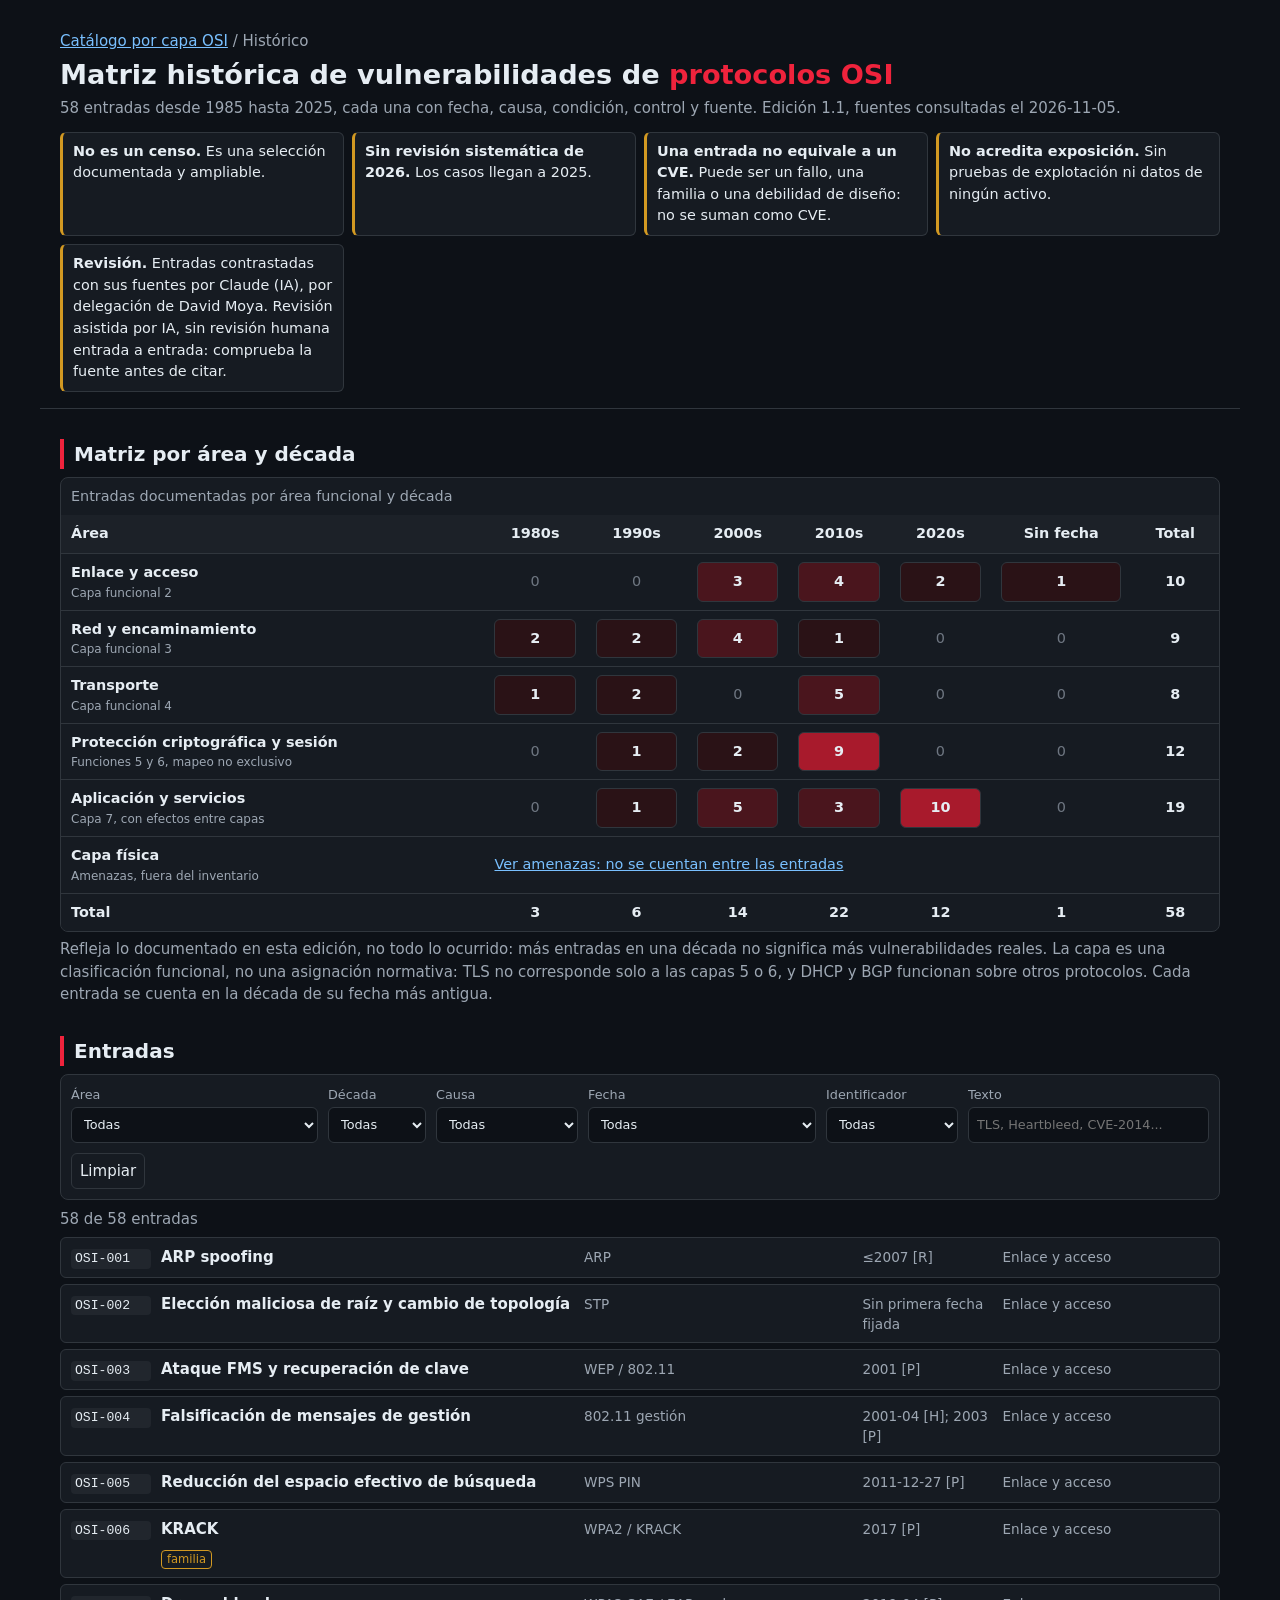
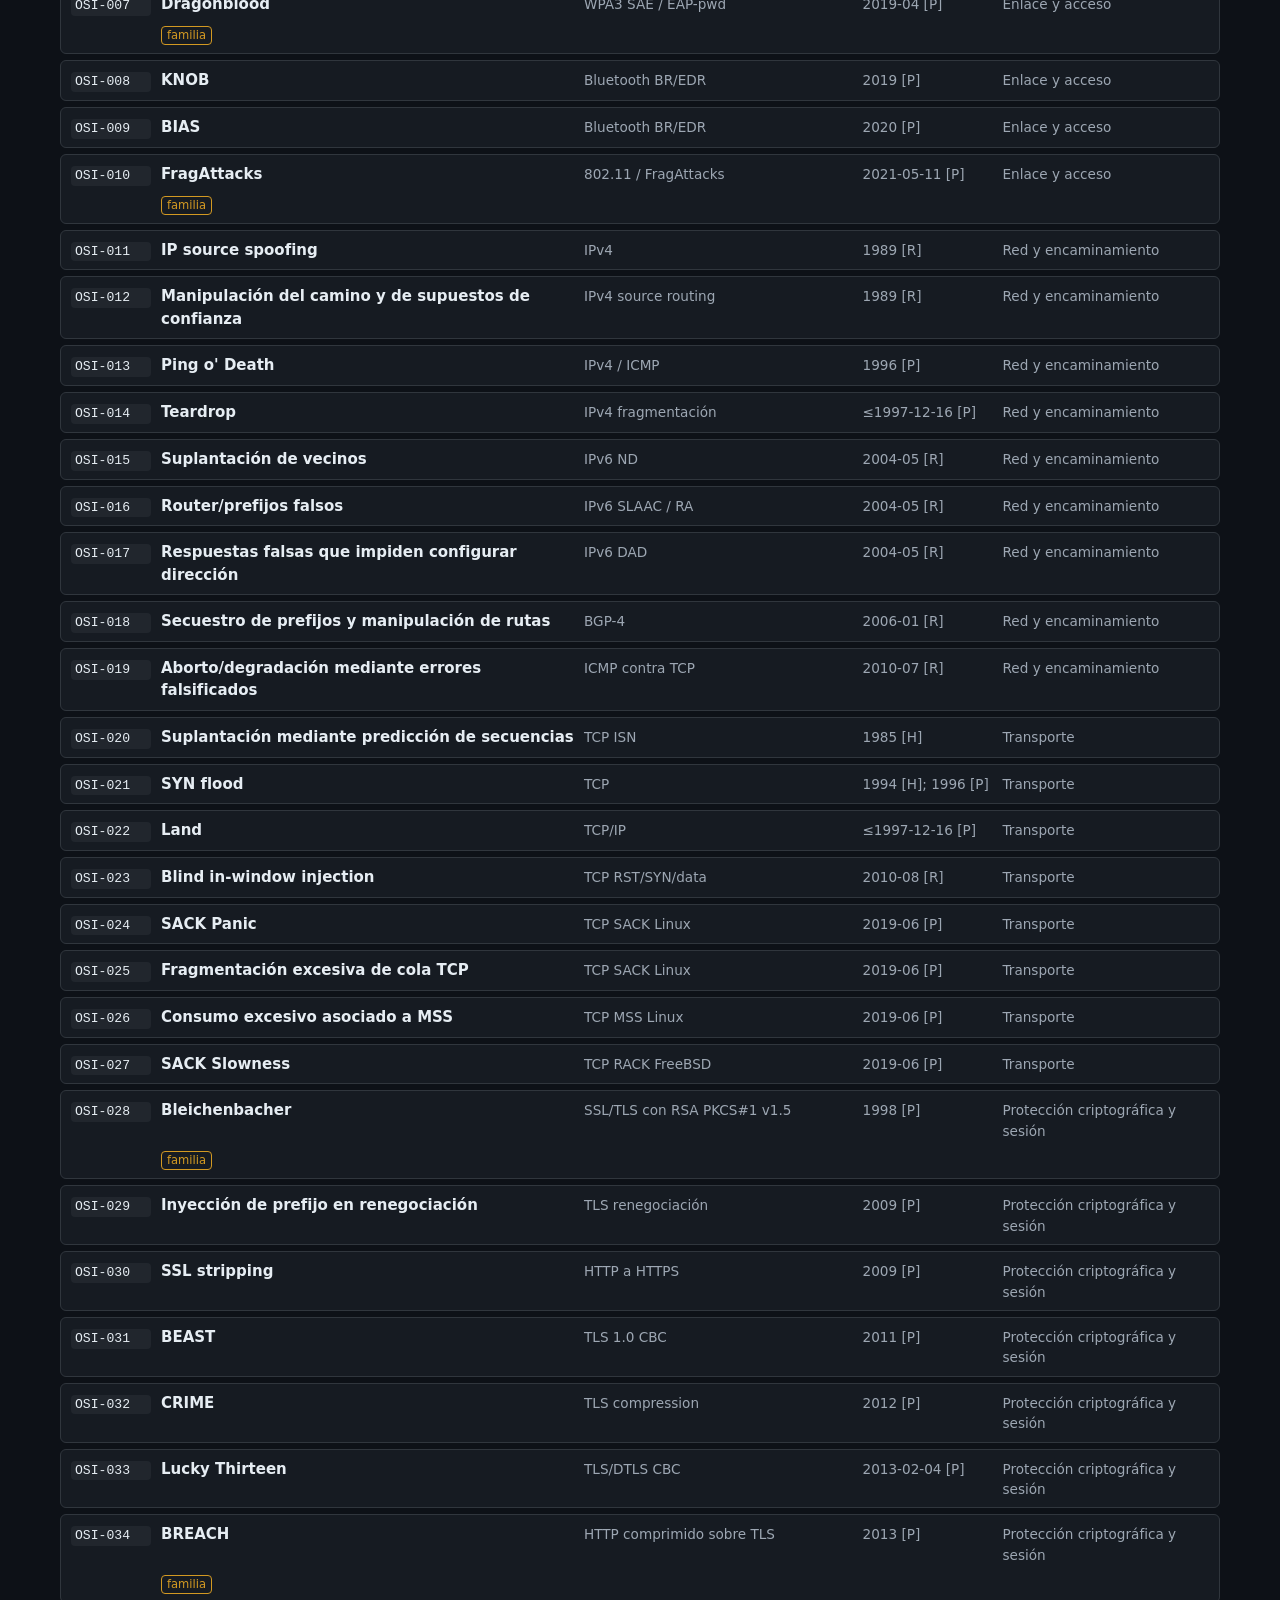
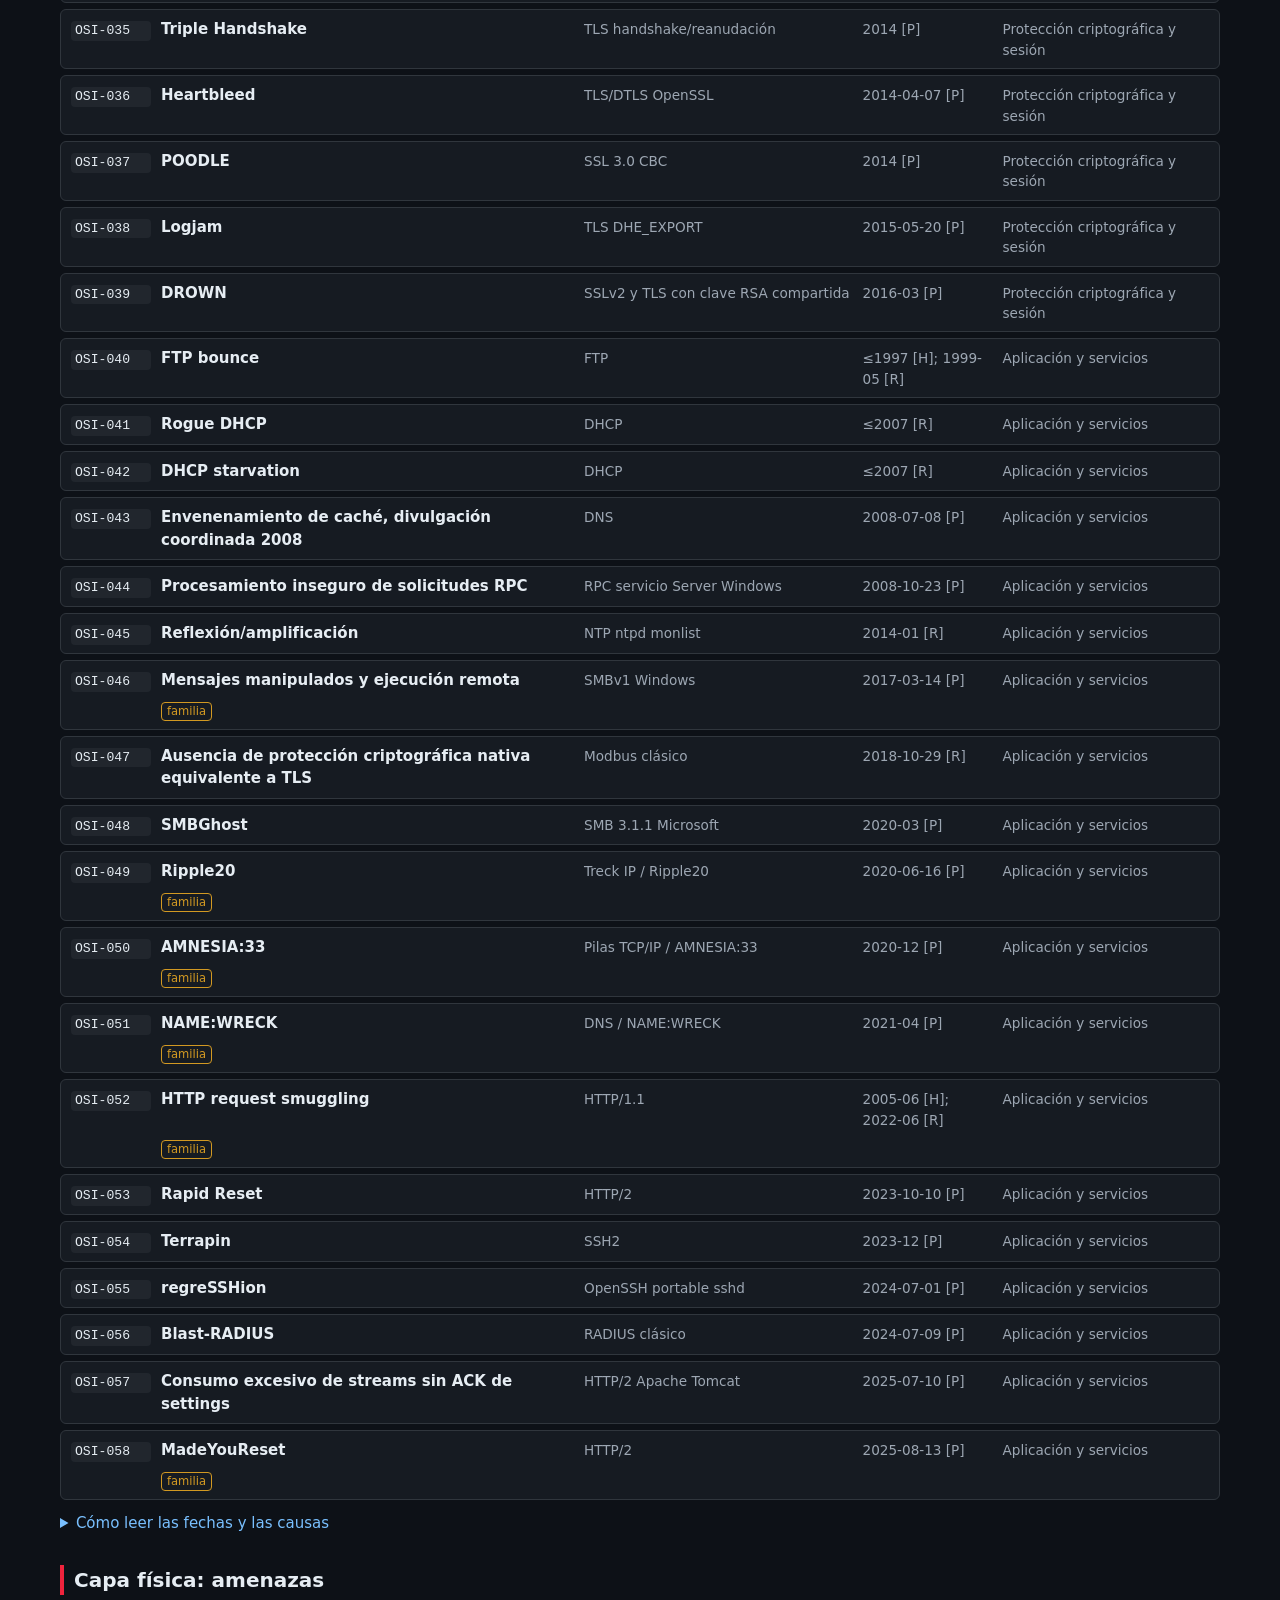
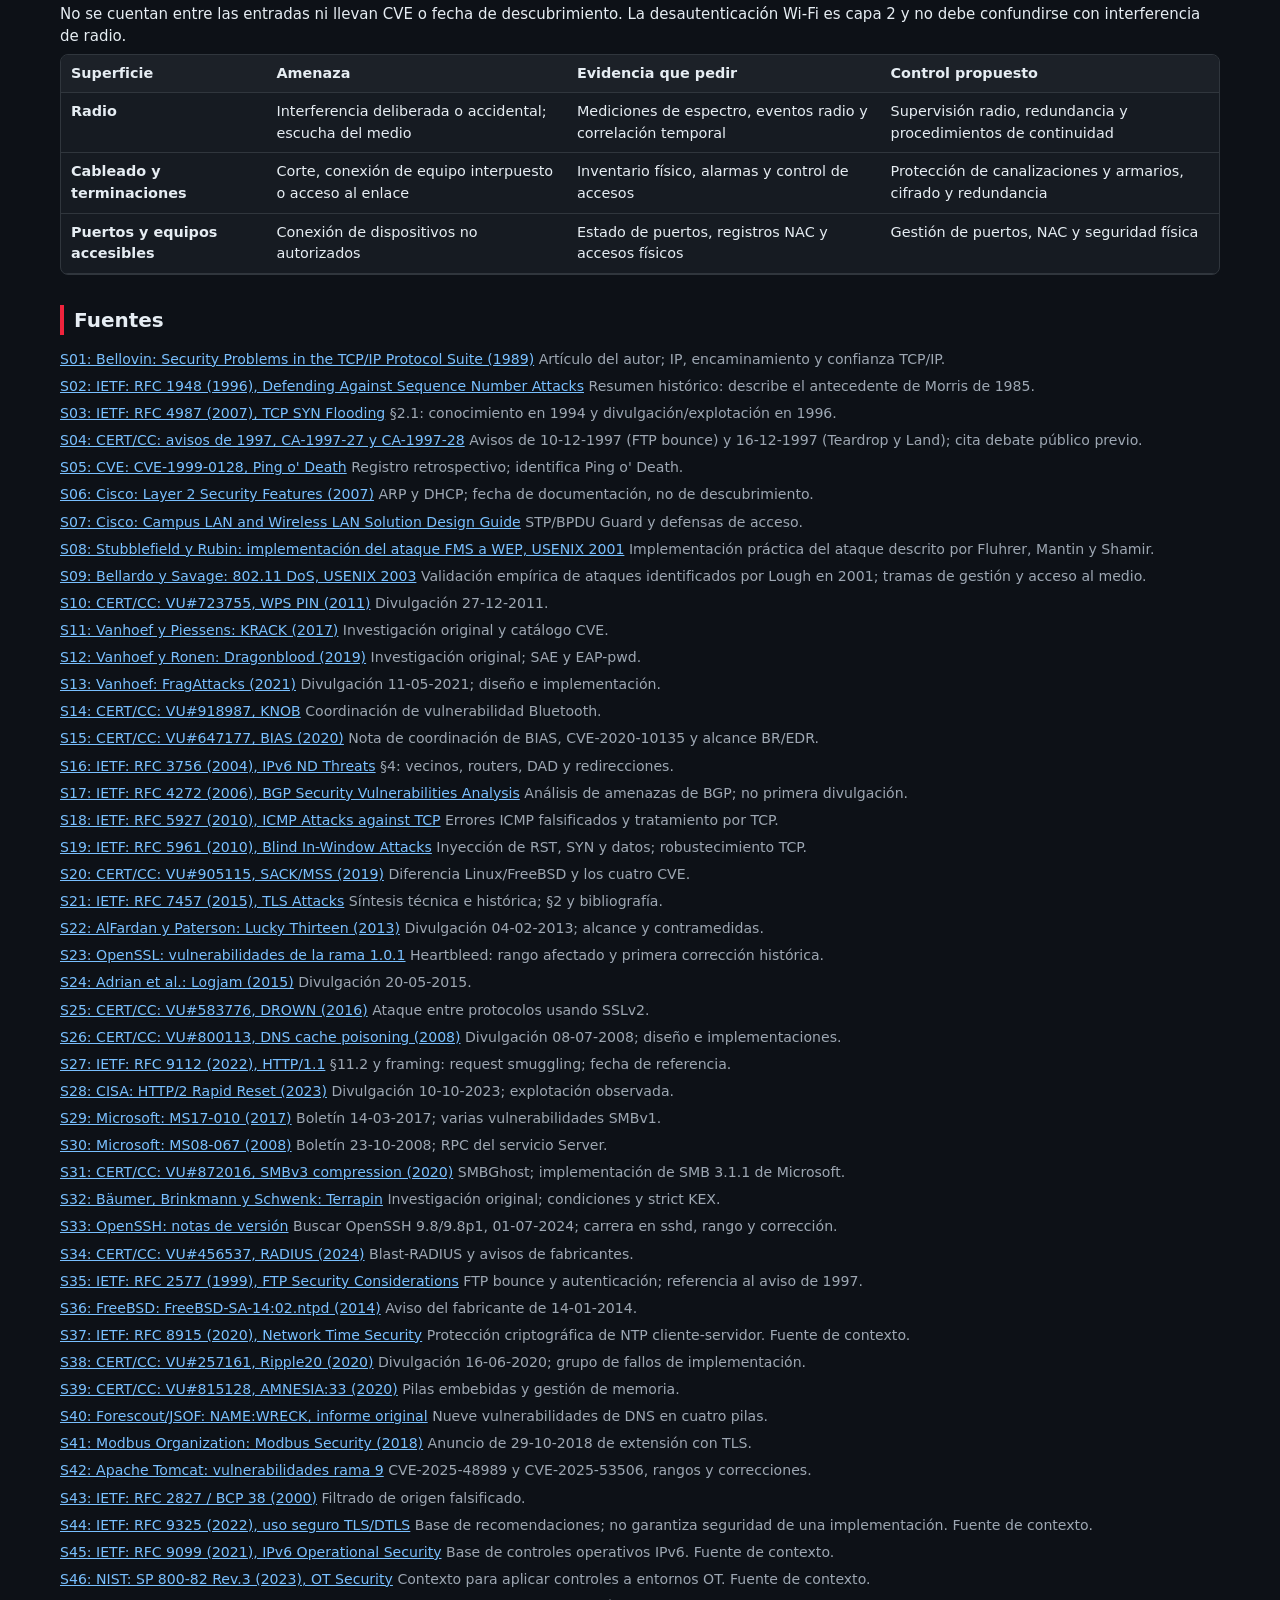
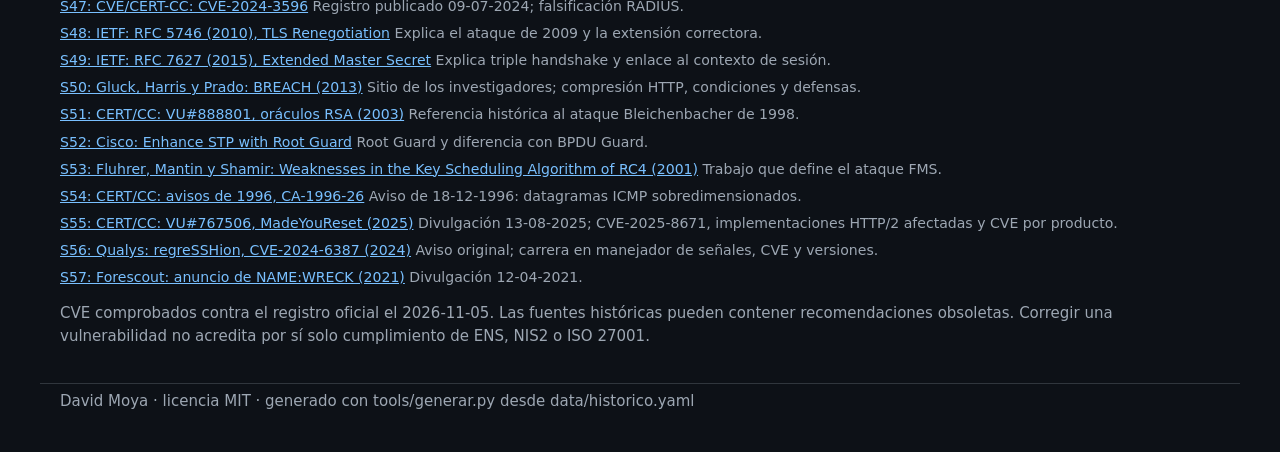
==== commit c8fc93f3: "Publicar la edición 1.1 revisada de la matriz histórica Revisión contra fuentes de las 58 entradas, " ====
--- a/docs/historico/index.html
+++ b/docs/historico/index.html
@@ -12,22 +12,23 @@
 <header>
 <p class="migas"><a href="../">Catálogo por capa OSI</a> / Histórico</p>
 <h1>Matriz histórica de vulnerabilidades de <span>protocolos OSI</span></h1>
-<p class="resumen">58 entradas desde 1985 hasta 2025, cada una con fecha, causa, condición, control y fuente. Edición 1.0, fuentes consultadas el 2026-11-03.</p>
+<p class="resumen">58 entradas desde 1985 hasta 2025, cada una con fecha, causa, condición, control y fuente. Edición 1.1, fuentes consultadas el 2026-11-05.</p>
 <ul class="limites" aria-label="Límites de esta edición">
 <li><strong>No es un censo.</strong> Es una selección documentada y ampliable.</li>
 <li><strong>Sin revisión sistemática de 2026.</strong> Los casos llegan a 2025.</li>
 <li><strong>Una entrada no equivale a un CVE.</strong> Puede ser un fallo, una familia o una debilidad de diseño: no se suman como CVE.</li>
 <li><strong>No acredita exposición.</strong> Sin pruebas de explotación ni datos de ningún activo.</li>
+<li><strong>Revisión.</strong> Entradas contrastadas con sus fuentes por Claude (IA), por delegación de David Moya. Revisión asistida por IA, sin revisión humana entrada a entrada: comprueba la fuente antes de citar.</li>
 </ul>
 </header>
 <main>
 <section id="matriz"><h2>Matriz por área y década</h2>
-<div class="desplaza" tabindex="0" role="region" aria-label="Matriz de entradas por área y década"><table class="matriz"><caption>Entradas documentadas por área funcional y década</caption><thead><tr><th scope="col">Área</th><th scope="col">1980s</th><th scope="col">1990s</th><th scope="col">2000s</th><th scope="col">2010s</th><th scope="col">2020s</th><th scope="col">Sin fecha</th><th scope="col">Total</th></tr></thead><tbody><tr><th scope="row">Enlace y acceso<small>Capa funcional 2</small></th><td><span class="vacia" aria-label="Sin entradas">0</span></td><td><span class="vacia" aria-label="Sin entradas">0</span></td><td><a class="celda n2" href="?area=enlace&amp;decada=2000#tabla" data-area="enlace" data-decada="2000" aria-label="Enlace y acceso, 2000s: 3 entradas">3</a></td><td><a class="celda n2" href="?area=enlace&amp;decada=2010#tabla" data-area="enlace" data-decada="2010" aria-label="Enlace y acceso, 2010s: 4 entradas">4</a></td><td><a class="celda n1" href="?area=enlace&amp;decada=2020#tabla" data-area="enlace" data-decada="2020" aria-label="Enlace y acceso, 2020s: 2 entradas">2</a></td><td><a class="celda n1" href="?area=enlace&amp;decada=sin-fecha#tabla" data-area="enlace" data-decada="sin-fecha" aria-label="Enlace y acceso, sin fecha: 1 entradas">1</a></td><td class="total">10</td></tr><tr><th scope="row">Red y encaminamiento<small>Capa funcional 3</small></th><td><a class="celda n1" href="?area=red&amp;decada=1980#tabla" data-area="red" data-decada="1980" aria-label="Red y encaminamiento, 1980s: 2 entradas">2</a></td><td><a class="celda n1" href="?area=red&amp;decada=1990#tabla" data-area="red" data-decada="1990" aria-label="Red y encaminamiento, 1990s: 2 entradas">2</a></td><td><a class="celda n2" href="?area=red&amp;decada=2000#tabla" data-area="red" data-decada="2000" aria-label="Red y encaminamiento, 2000s: 4 entradas">4</a></td><td><a class="celda n1" href="?area=red&amp;decada=2010#tabla" data-area="red" data-decada="2010" aria-label="Red y encaminamiento, 2010s: 1 entradas">1</a></td><td><span class="vacia" aria-label="Sin entradas">0</span></td><td><span class="vacia" aria-label="Sin entradas">0</span></td><td class="total">9</td></tr><tr><th scope="row">Transporte<small>Capa funcional 4</small></th><td><a class="celda n1" href="?area=transporte&amp;decada=1980#tabla" data-area="transporte" data-decada="1980" aria-label="Transporte, 1980s: 1 entradas">1</a></td><td><a class="celda n1" href="?area=transporte&amp;decada=1990#tabla" data-area="transporte" data-decada="1990" aria-label="Transporte, 1990s: 2 entradas">2</a></td><td><span class="vacia" aria-label="Sin entradas">0</span></td><td><a class="celda n2" href="?area=transporte&amp;decada=2010#tabla" data-area="transporte" data-decada="2010" aria-label="Transporte, 2010s: 5 entradas">5</a></td><td><span class="vacia" aria-label="Sin entradas">0</span></td><td><span class="vacia" aria-label="Sin entradas">0</span></td><td class="total">8</td></tr><tr><th scope="row">Protección criptográfica y sesión<small>Funciones 5 y 6, mapeo no exclusivo</small></th><td><span class="vacia" aria-label="Sin entradas">0</span></td><td><a class="celda n1" href="?area=cripto-sesion&amp;decada=1990#tabla" data-area="cripto-sesion" data-decada="1990" aria-label="Protección criptográfica y sesión, 1990s: 1 entradas">1</a></td><td><a class="celda n1" href="?area=cripto-sesion&amp;decada=2000#tabla" data-area="cripto-sesion" data-decada="2000" aria-label="Protección criptográfica y sesión, 2000s: 2 entradas">2</a></td><td><a class="celda n4" href="?area=cripto-sesion&amp;decada=2010#tabla" data-area="cripto-sesion" data-decada="2010" aria-label="Protección criptográfica y sesión, 2010s: 9 entradas">9</a></td><td><span class="vacia" aria-label="Sin entradas">0</span></td><td><span class="vacia" aria-label="Sin entradas">0</span></td><td class="total">12</td></tr><tr><th scope="row">Aplicación y servicios<small>Capa 7, con efectos entre capas</small></th><td><span class="vacia" aria-label="Sin entradas">0</span></td><td><a class="celda n1" href="?area=aplicacion&amp;decada=1990#tabla" data-area="aplicacion" data-decada="1990" aria-label="Aplicación y servicios, 1990s: 1 entradas">1</a></td><td><a class="celda n2" href="?area=aplicacion&amp;decada=2000#tabla" data-area="aplicacion" data-decada="2000" aria-label="Aplicación y servicios, 2000s: 4 entradas">4</a></td><td><a class="celda n2" href="?area=aplicacion&amp;decada=2010#tabla" data-area="aplicacion" data-decada="2010" aria-label="Aplicación y servicios, 2010s: 3 entradas">3</a></td><td><a class="celda n4" href="?area=aplicacion&amp;decada=2020#tabla" data-area="aplicacion" data-decada="2020" aria-label="Aplicación y servicios, 2020s: 11 entradas">11</a></td><td><span class="vacia" aria-label="Sin entradas">0</span></td><td class="total">19</td></tr><tr class="fisica"><th scope="row">Capa física<small>Amenazas, fuera del inventario</small></th><td colspan="7"><a href="#fisica">Ver amenazas: no se cuentan entre las entradas</a></td></tr></tbody><tfoot><tr><th scope="row">Total</th><td>3</td><td>6</td><td>13</td><td>22</td><td>13</td><td>1</td><td class="total">58</td></tr></tfoot></table></div>
+<div class="desplaza" tabindex="0" role="region" aria-label="Matriz de entradas por área y década"><table class="matriz"><caption>Entradas documentadas por área funcional y década</caption><thead><tr><th scope="col">Área</th><th scope="col">1980s</th><th scope="col">1990s</th><th scope="col">2000s</th><th scope="col">2010s</th><th scope="col">2020s</th><th scope="col">Sin fecha</th><th scope="col">Total</th></tr></thead><tbody><tr><th scope="row">Enlace y acceso<small>Capa funcional 2</small></th><td><span class="vacia" aria-label="Sin entradas">0</span></td><td><span class="vacia" aria-label="Sin entradas">0</span></td><td><a class="celda n2" href="?area=enlace&amp;decada=2000#tabla" data-area="enlace" data-decada="2000" aria-label="Enlace y acceso, 2000s: 3 entradas">3</a></td><td><a class="celda n2" href="?area=enlace&amp;decada=2010#tabla" data-area="enlace" data-decada="2010" aria-label="Enlace y acceso, 2010s: 4 entradas">4</a></td><td><a class="celda n1" href="?area=enlace&amp;decada=2020#tabla" data-area="enlace" data-decada="2020" aria-label="Enlace y acceso, 2020s: 2 entradas">2</a></td><td><a class="celda n1" href="?area=enlace&amp;decada=sin-fecha#tabla" data-area="enlace" data-decada="sin-fecha" aria-label="Enlace y acceso, sin fecha: 1 entradas">1</a></td><td class="total">10</td></tr><tr><th scope="row">Red y encaminamiento<small>Capa funcional 3</small></th><td><a class="celda n1" href="?area=red&amp;decada=1980#tabla" data-area="red" data-decada="1980" aria-label="Red y encaminamiento, 1980s: 2 entradas">2</a></td><td><a class="celda n1" href="?area=red&amp;decada=1990#tabla" data-area="red" data-decada="1990" aria-label="Red y encaminamiento, 1990s: 2 entradas">2</a></td><td><a class="celda n2" href="?area=red&amp;decada=2000#tabla" data-area="red" data-decada="2000" aria-label="Red y encaminamiento, 2000s: 4 entradas">4</a></td><td><a class="celda n1" href="?area=red&amp;decada=2010#tabla" data-area="red" data-decada="2010" aria-label="Red y encaminamiento, 2010s: 1 entradas">1</a></td><td><span class="vacia" aria-label="Sin entradas">0</span></td><td><span class="vacia" aria-label="Sin entradas">0</span></td><td class="total">9</td></tr><tr><th scope="row">Transporte<small>Capa funcional 4</small></th><td><a class="celda n1" href="?area=transporte&amp;decada=1980#tabla" data-area="transporte" data-decada="1980" aria-label="Transporte, 1980s: 1 entradas">1</a></td><td><a class="celda n1" href="?area=transporte&amp;decada=1990#tabla" data-area="transporte" data-decada="1990" aria-label="Transporte, 1990s: 2 entradas">2</a></td><td><span class="vacia" aria-label="Sin entradas">0</span></td><td><a class="celda n2" href="?area=transporte&amp;decada=2010#tabla" data-area="transporte" data-decada="2010" aria-label="Transporte, 2010s: 5 entradas">5</a></td><td><span class="vacia" aria-label="Sin entradas">0</span></td><td><span class="vacia" aria-label="Sin entradas">0</span></td><td class="total">8</td></tr><tr><th scope="row">Protección criptográfica y sesión<small>Funciones 5 y 6, mapeo no exclusivo</small></th><td><span class="vacia" aria-label="Sin entradas">0</span></td><td><a class="celda n1" href="?area=cripto-sesion&amp;decada=1990#tabla" data-area="cripto-sesion" data-decada="1990" aria-label="Protección criptográfica y sesión, 1990s: 1 entradas">1</a></td><td><a class="celda n1" href="?area=cripto-sesion&amp;decada=2000#tabla" data-area="cripto-sesion" data-decada="2000" aria-label="Protección criptográfica y sesión, 2000s: 2 entradas">2</a></td><td><a class="celda n4" href="?area=cripto-sesion&amp;decada=2010#tabla" data-area="cripto-sesion" data-decada="2010" aria-label="Protección criptográfica y sesión, 2010s: 9 entradas">9</a></td><td><span class="vacia" aria-label="Sin entradas">0</span></td><td><span class="vacia" aria-label="Sin entradas">0</span></td><td class="total">12</td></tr><tr><th scope="row">Aplicación y servicios<small>Capa 7, con efectos entre capas</small></th><td><span class="vacia" aria-label="Sin entradas">0</span></td><td><a class="celda n1" href="?area=aplicacion&amp;decada=1990#tabla" data-area="aplicacion" data-decada="1990" aria-label="Aplicación y servicios, 1990s: 1 entradas">1</a></td><td><a class="celda n2" href="?area=aplicacion&amp;decada=2000#tabla" data-area="aplicacion" data-decada="2000" aria-label="Aplicación y servicios, 2000s: 5 entradas">5</a></td><td><a class="celda n2" href="?area=aplicacion&amp;decada=2010#tabla" data-area="aplicacion" data-decada="2010" aria-label="Aplicación y servicios, 2010s: 3 entradas">3</a></td><td><a class="celda n4" href="?area=aplicacion&amp;decada=2020#tabla" data-area="aplicacion" data-decada="2020" aria-label="Aplicación y servicios, 2020s: 10 entradas">10</a></td><td><span class="vacia" aria-label="Sin entradas">0</span></td><td class="total">19</td></tr><tr class="fisica"><th scope="row">Capa física<small>Amenazas, fuera del inventario</small></th><td colspan="7"><a href="#fisica">Ver amenazas: no se cuentan entre las entradas</a></td></tr></tbody><tfoot><tr><th scope="row">Total</th><td>3</td><td>6</td><td>14</td><td>22</td><td>12</td><td>1</td><td class="total">58</td></tr></tfoot></table></div>
 <p class="n">Refleja lo documentado en esta edición, no todo lo ocurrido: más entradas en una década no significa más vulnerabilidades reales. La capa es una clasificación funcional, no una asignación normativa: TLS no corresponde solo a las capas 5 o 6, y DHCP y BGP funcionan sobre otros protocolos. Cada entrada se cuenta en la década de su fecha más antigua.</p>
 </section>
 <section id="tabla"><h2>Entradas</h2>
-<form class="filtros" id="filtros" hidden aria-label="Filtrar entradas"><label>Área <select name="area"><option value="">Todas</option><option value="enlace">Enlace y acceso</option><option value="red">Red y encaminamiento</option><option value="transporte">Transporte</option><option value="cripto-sesion">Protección criptográfica y sesión</option><option value="aplicacion">Aplicación y servicios</option></select></label><label>Década <select name="decada"><option value="">Todas</option><option value="1980">1980s</option><option value="1990">1990s</option><option value="2000">2000s</option><option value="2010">2010s</option><option value="2020">2020s</option><option value="sin-fecha">Sin fecha</option></select></label><label>Causa <select name="causa"><option value="">Todas</option><option value="D">Diseño</option><option value="I">Implementación</option><option value="C">Configuración</option></select></label><label>Fecha <select name="naturaleza"><option value="">Todas</option><option value="P">Divulgación pública</option><option value="H">Antecedente histórico</option><option value="R">Documentación de referencia</option><option value="sin-fecha">Sin primera fecha</option></select></label><label>Identificador <select name="ident"><option value="">Todas</option><option value="cve">Con CVE</option><option value="sin-cve">Sin CVE</option><option value="familia">Familia</option></select></label><label class="texto">Texto <input type="search" name="q" placeholder="TLS, Heartbleed, CVE-2014..."></label><button type="button" id="limpiar">Limpiar</button></form><p id="estado" class="n" role="status" aria-live="polite"></p><p id="vacio" class="aviso" hidden>Ninguna entrada cumple estos filtros. <button type="button" id="limpiar2">Limpiar filtros</button></p>
-<div id="lista"><details class="entrada" id="OSI-001" data-area="enlace" data-decada="2000" data-causa="D" data-naturaleza="R" data-ident="sin-cve" data-busca="osi-001 arp spoofing arp ipv4/arp sin validación adicional arp spoofing: anuncios sin autenticación sin cve único"><summary><code>OSI-001</code><strong>ARP spoofing</strong><span class="prot">ARP</span><span class="fecha">≤2007 [R]</span><span class="area">Enlace y acceso</span></summary><div class="ficha"><dl><dt>Alcance</dt><dd>IPv4/ARP sin validación adicional</dd><dt>Hallazgo</dt><dd>ARP spoofing: anuncios sin autenticación</dd><dt>Causa</dt><dd>Diseño</dd><dt>Fecha</dt><dd>≤2007 [R]</dd><dt>Identificador</dt><dd>Sin CVE único</dd><dt>Condición</dt><dd>Acceso al segmento</dd><dt>Impacto posible</dt><dd>desvío/interceptación de tráfico</dd><dt>Corrección o control</dt><dd>DAI y bindings válidos; TLS extremo a extremo</dd><dt>Fuentes</dt><dd><a href="https://www.cisco.com/c/en/us/support/docs/switches/catalyst-3750-series-switches/72846-layer2-secftrs-catl3fixed.html" rel="noopener">S06</a> <span class="n">Cisco: Layer 2 Security Features (2007)</span></dd></dl><p><a href="#OSI-001">Enlace a esta entrada</a></p></div></details><details class="entrada" id="OSI-002" data-area="enlace" data-decada="sin-fecha" data-causa="D C" data-naturaleza="sin-fecha" data-ident="sin-cve" data-busca="osi-002 elección maliciosa de raíz y cambio de topología stp redes que aceptan bpdu de equipos no autorizados elección maliciosa de raíz y cambio de topología sin cve único"><summary><code>OSI-002</code><strong>Elección maliciosa de raíz y cambio de topología</strong><span class="prot">STP</span><span class="fecha">Sin primera fecha fijada</span><span class="area">Enlace y acceso</span></summary><div class="ficha"><dl><dt>Alcance</dt><dd>Redes que aceptan BPDU de equipos no autorizados</dd><dt>Hallazgo</dt><dd>Elección maliciosa de raíz y cambio de topología</dd><dt>Causa</dt><dd>Diseño, Configuración</dd><dt>Fecha</dt><dd>Sin primera fecha fijada</dd><dt>Identificador</dt><dd>Sin CVE único</dd><dt>Condición</dt><dd>Acceso L2</dd><dt>Impacto posible</dt><dd>interrupción o modificación de caminos</dd><dt>Corrección o control</dt><dd>BPDU Guard en acceso y Root Guard donde corresponda</dd><dt>Fuentes</dt><dd><a href="https://www.cisco.com/c/en/us/td/docs/solutions/CVD/Campus/cisco-campus-lan-wlan-design-guide.html" rel="noopener">S07</a> <span class="n">Cisco: Campus LAN and Wireless LAN Solution Design Guide</span></dd></dl><p><a href="#OSI-002">Enlace a esta entrada</a></p></div></details><details class="entrada" id="OSI-003" data-area="enlace" data-decada="2000" data-causa="D" data-naturaleza="P" data-ident="sin-cve" data-busca="osi-003 ataque fms y recuperación de clave wep / 802.11 wep con rc4 y construcción de claves vulnerable ataque fms y recuperación de clave sin cve único"><summary><code>OSI-003</code><strong>Ataque FMS y recuperación de clave</strong><span class="prot">WEP / 802.11</span><span class="fecha">2001 [P]</span><span class="area">Enlace y acceso</span></summary><div class="ficha"><dl><dt>Alcance</dt><dd>WEP con RC4 y construcción de claves vulnerable</dd><dt>Hallazgo</dt><dd>Ataque FMS y recuperación de clave</dd><dt>Causa</dt><dd>Diseño</dd><dt>Fecha</dt><dd>2001 [P]</dd><dt>Identificador</dt><dd>Sin CVE único</dd><dt>Condición</dt><dd>Captura de tráfico suficiente</dd><dt>Impacto posible</dt><dd>pérdida de confidencialidad</dd><dt>Corrección o control</dt><dd>Retirar WEP; migrar a seguridad Wi-Fi vigente</dd><dt>Fuentes</dt><dd><a href="https://www.usenix.org/conference/10th-usenix-security-symposium/using-fluhrer-mantin-and-shamir-attack-break-wep" rel="noopener">S08</a> <span class="n">Stubblefield, Ioannidis y Rubin: ataque FMS a WEP, USENIX 2001</span></dd></dl><p><a href="#OSI-003">Enlace a esta entrada</a></p></div></details><details class="entrada" id="OSI-004" data-area="enlace" data-decada="2000" data-causa="D" data-naturaleza="P" data-ident="sin-cve" data-busca="osi-004 falsificación de mensajes de gestión 802.11 gestión tramas de desautenticación/desasociación sin protección falsificación de mensajes de gestión sin cve único"><summary><code>OSI-004</code><strong>Falsificación de mensajes de gestión</strong><span class="prot">802.11 gestión</span><span class="fecha">2003 [P]</span><span class="area">Enlace y acceso</span></summary><div class="ficha"><dl><dt>Alcance</dt><dd>Tramas de desautenticación/desasociación sin protección</dd><dt>Hallazgo</dt><dd>Falsificación de mensajes de gestión</dd><dt>Causa</dt><dd>Diseño</dd><dt>Fecha</dt><dd>2003 [P]</dd><dt>Identificador</dt><dd>Sin CVE único</dd><dt>Condición</dt><dd>Proximidad radio</dd><dt>Impacto posible</dt><dd>desconexión del cliente</dd><dt>Corrección o control</dt><dd>PMF cuando sea compatible; no resuelve interferencia RF</dd><dt>Fuentes</dt><dd><a href="https://www.usenix.org/legacy/publications/library/proceedings/sec03/tech/full_papers/bellardo/bellardo_html/index.html" rel="noopener">S09</a> <span class="n">Bellardo y Savage: 802.11 DoS, USENIX 2003</span></dd></dl><p><a href="#OSI-004">Enlace a esta entrada</a></p></div></details><details class="entrada" id="OSI-005" data-area="enlace" data-decada="2010" data-causa="D I" data-naturaleza="P" data-ident="sin-cve" data-busca="osi-005 reducción del espacio efectivo de búsqueda wps pin registro externo por pin con validación parcial reducción del espacio efectivo de búsqueda vu#723755"><summary><code>OSI-005</code><strong>Reducción del espacio efectivo de búsqueda</strong><span class="prot">WPS PIN</span><span class="fecha">2011-12-27 [P]</span><span class="area">Enlace y acceso</span></summary><div class="ficha"><dl><dt>Alcance</dt><dd>Registro externo por PIN con validación parcial</dd><dt>Hallazgo</dt><dd>Reducción del espacio efectivo de búsqueda</dd><dt>Causa</dt><dd>Diseño, Implementación</dd><dt>Fecha</dt><dd>2011-12-27 [P]</dd><dt>Identificador</dt><dd>VU#723755</dd><dt>Condición</dt><dd>Proximidad y servicio accesible</dd><dt>Impacto posible</dt><dd>posible acceso a red</dd><dt>Corrección o control</dt><dd>Deshabilitar WPS PIN/registro externo y comprobarlo</dd><dt>Fuentes</dt><dd><a href="https://www.kb.cert.org/vuls/id/723755/" rel="noopener">S10</a> <span class="n">CERT/CC: VU#723755, WPS PIN (2011)</span></dd></dl><p><a href="#OSI-005">Enlace a esta entrada</a></p></div></details><details class="entrada" id="OSI-006" data-area="enlace" data-decada="2010" data-causa="D I" data-naturaleza="P" data-ident="cve familia" data-busca="osi-006 krack wpa2 / krack handshakes y productos susceptibles a reinstalar claves reinstalación de claves y reutilización de nonce cve-2017-13077, ejemplo; familia"><summary><code>OSI-006</code><strong>KRACK</strong><span class="marca">familia</span><span class="prot">WPA2 / KRACK</span><span class="fecha">2017 [P]</span><span class="area">Enlace y acceso</span></summary><div class="ficha"><dl><dt>Alcance</dt><dd>Handshakes y productos susceptibles a reinstalar claves</dd><dt>Hallazgo</dt><dd>Reinstalación de claves y reutilización de nonce</dd><dt>Causa</dt><dd>Diseño, Implementación</dd><dt>Fecha</dt><dd>2017 [P]</dd><dt>Identificador</dt><dd>CVE-2017-13077, ejemplo; familia</dd><dt>Condición</dt><dd>Proximidad</dd><dt>Impacto posible</dt><dd>descifrado/replay según variante</dd><dt>Corrección o control</dt><dd>Actualizar clientes y AP según variante; cambiar PSK no corrige</dd><dt>Fuentes</dt><dd><a href="https://www.krackattacks.com/" rel="noopener">S11</a> <span class="n">Vanhoef y Piessens: KRACK (2017)</span></dd></dl><p><a href="#OSI-006">Enlace a esta entrada</a></p></div></details><details class="entrada" id="OSI-007" data-area="enlace" data-decada="2010" data-causa="D I" data-naturaleza="P" data-ident="cve familia" data-busca="osi-007 dragonblood wpa3 sae / eap-pwd implementaciones y negociaciones dragonfly afectadas dragonblood: canales laterales y downgrade cve-2019-9494, ejemplo; familia"><summary><code>OSI-007</code><strong>Dragonblood</strong><span class="marca">familia</span><span class="prot">WPA3 SAE / EAP-pwd</span><span class="fecha">2019-04 [P]</span><span class="area">Enlace y acceso</span></summary><div class="ficha"><dl><dt>Alcance</dt><dd>Implementaciones y negociaciones Dragonfly afectadas</dd><dt>Hallazgo</dt><dd>Dragonblood: canales laterales y downgrade</dd><dt>Causa</dt><dd>Diseño, Implementación</dd><dt>Fecha</dt><dd>2019-04 [P]</dd><dt>Identificador</dt><dd>CVE-2019-9494, ejemplo; familia</dd><dt>Condición</dt><dd>Radio y condiciones de variante</dd><dt>Impacto posible</dt><dd>filtración/ataques a contraseña</dd><dt>Corrección o control</dt><dd>Firmware corregido y revisión de modo transición</dd><dt>Fuentes</dt><dd><a href="https://wpa3.mathyvanhoef.com/" rel="noopener">S12</a> <span class="n">Vanhoef y Ronen: Dragonblood (2019)</span></dd></dl><p><a href="#OSI-007">Enlace a esta entrada</a></p></div></details><details class="entrada" id="OSI-008" data-area="enlace" data-decada="2010" data-causa="D" data-naturaleza="P" data-ident="cve" data-busca="osi-008 knob bluetooth br/edr negociación de longitud de clave vulnerable; hasta core 5.1 knob: reducción de entropía de la clave cve-2019-9506"><summary><code>OSI-008</code><strong>KNOB</strong><span class="prot">Bluetooth BR/EDR</span><span class="fecha">2019 [P]</span><span class="area">Enlace y acceso</span></summary><div class="ficha"><dl><dt>Alcance</dt><dd>Negociación de longitud de clave vulnerable; hasta Core 5.1</dd><dt>Hallazgo</dt><dd>KNOB: reducción de entropía de la clave</dd><dt>Causa</dt><dd>Diseño</dd><dt>Fecha</dt><dd>2019 [P]</dd><dt>Identificador</dt><dd>CVE-2019-9506</dd><dt>Condición</dt><dd>Atacante próximo que interfiere negociación</dd><dt>Impacto posible</dt><dd>descifrado/inyección</dd><dt>Corrección o control</dt><dd>Parches y exigencia de longitud de clave adecuada</dd><dt>Fuentes</dt><dd><a href="https://www.kb.cert.org/vuls/id/918987/" rel="noopener">S14</a> <span class="n">CERT/CC: VU#918987, KNOB</span></dd></dl><p><a href="#OSI-008">Enlace a esta entrada</a></p></div></details><details class="entrada" id="OSI-009" data-area="enlace" data-decada="2020" data-causa="D" data-naturaleza="P" data-ident="cve" data-busca="osi-009 bias bluetooth br/edr autenticación vulnerable; core 5.2 y anteriores según aviso bias: suplantación de dispositivo confiable cve-2020-10135"><summary><code>OSI-009</code><strong>BIAS</strong><span class="prot">Bluetooth BR/EDR</span><span class="fecha">2020 [P]</span><span class="area">Enlace y acceso</span></summary><div class="ficha"><dl><dt>Alcance</dt><dd>Autenticación vulnerable; Core 5.2 y anteriores según aviso</dd><dt>Hallazgo</dt><dd>BIAS: suplantación de dispositivo confiable</dd><dt>Causa</dt><dd>Diseño</dd><dt>Fecha</dt><dd>2020 [P]</dd><dt>Identificador</dt><dd>CVE-2020-10135</dd><dt>Condición</dt><dd>Proximidad y condiciones del emparejamiento/autenticación</dd><dt>Corrección o control</dt><dd>Firmware y correcciones específicas del fabricante</dd><dt>Fuentes</dt><dd><a href="https://www.kb.cert.org/vuls/id/647177/" rel="noopener">S15</a> <span class="n">CERT/CC: VU#647177, BIAS (2020)</span></dd></dl><p><a href="#OSI-009">Enlace a esta entrada</a></p></div></details><details class="entrada" id="OSI-010" data-area="enlace" data-decada="2020" data-causa="D I" data-naturaleza="P" data-ident="cve familia" data-busca="osi-010 fragattacks 802.11 / fragattacks variantes de fragmentación/agregación en wpa2/wpa3 y otros fallos de diseño y aceptación incorrecta de tramas cve-2020-24586/24587/24588: diseño; otros de implementación"><summary><code>OSI-010</code><strong>FragAttacks</strong><span class="marca">familia</span><span class="prot">802.11 / FragAttacks</span><span class="fecha">2021-05-11 [P]</span><span class="area">Enlace y acceso</span></summary><div class="ficha"><dl><dt>Alcance</dt><dd>Variantes de fragmentación/agregación en WPA2/WPA3 y otros</dd><dt>Hallazgo</dt><dd>Fallos de diseño y aceptación incorrecta de tramas</dd><dt>Causa</dt><dd>Diseño, Implementación</dd><dt>Fecha</dt><dd>2021-05-11 [P]</dd><dt>Identificador</dt><dd>CVE-2020-24586/24587/24588: diseño; otros de implementación</dd><dt>Condición</dt><dd>Proximidad</dd><dt>Impacto posible</dt><dd>inyección o acceso a dispositivos según variante</dd><dt>Corrección o control</dt><dd>Actualizar firmware/drivers; comprobar cada CVE aplicable</dd><dt>Fuentes</dt><dd><a href="https://www.fragattacks.com/" rel="noopener">S13</a> <span class="n">Vanhoef: FragAttacks (2021)</span></dd></dl><p><a href="#OSI-010">Enlace a esta entrada</a></p></div></details><details class="entrada" id="OSI-011" data-area="red" data-decada="1980" data-causa="D C" data-naturaleza="R" data-ident="sin-cve" data-busca="osi-011 ip source spoofing ipv4 paquetes cuyo origen no se valida en el dominio ip source spoofing sin cve único"><summary><code>OSI-011</code><strong>IP source spoofing</strong><span class="prot">IPv4</span><span class="fecha">1989 [R]</span><span class="area">Red y encaminamiento</span></summary><div class="ficha"><dl><dt>Alcance</dt><dd>Paquetes cuyo origen no se valida en el dominio</dd><dt>Hallazgo</dt><dd>IP source spoofing</dd><dt>Causa</dt><dd>Diseño, Configuración</dd><dt>Fecha</dt><dd>1989 [R]</dd><dt>Identificador</dt><dd>Sin CVE único</dd><dt>Condición</dt><dd>Capacidad de emitir origen falso</dd><dt>Impacto posible</dt><dd>facilita suplantación/reflexión</dd><dt>Corrección o control</dt><dd>Validación de origen y BCP 38; no autenticar por IP sola</dd><dt>Fuentes</dt><dd><a href="https://www.cs.columbia.edu/~smb/papers/ipext.pdf" rel="noopener">S01</a> <span class="n">Bellovin: Security Problems in the TCP/IP Protocol Suite (1989)</span><br><a href="https://www.rfc-editor.org/rfc/rfc2827.html" rel="noopener">S43</a> <span class="n">IETF: RFC 2827 / BCP 38 (2000)</span></dd></dl><p><a href="#OSI-011">Enlace a esta entrada</a></p></div></details><details class="entrada" id="OSI-012" data-area="red" data-decada="1980" data-causa="D C" data-naturaleza="R" data-ident="sin-cve" data-busca="osi-012 manipulación del camino y de supuestos de confianza ipv4 source routing equipos que aceptan opciones de encaminamiento por origen manipulación del camino y de supuestos de confianza sin cve único"><summary><code>OSI-012</code><strong>Manipulación del camino y de supuestos de confianza</strong><span class="prot">IPv4 source routing</span><span class="fecha">1989 [R]</span><span class="area">Red y encaminamiento</span></summary><div class="ficha"><dl><dt>Alcance</dt><dd>Equipos que aceptan opciones de encaminamiento por origen</dd><dt>Hallazgo</dt><dd>Manipulación del camino y de supuestos de confianza</dd><dt>Causa</dt><dd>Diseño, Configuración</dd><dt>Fecha</dt><dd>1989 [R]</dd><dt>Identificador</dt><dd>Sin CVE único</dd><dt>Condición</dt><dd>Aceptación de opciones</dd><dt>Impacto posible</dt><dd>facilita desvío/suplantación</dd><dt>Corrección o control</dt><dd>Deshabilitar source routing no requerido y filtrar opciones</dd><dt>Fuentes</dt><dd><a href="https://www.cs.columbia.edu/~smb/papers/ipext.pdf" rel="noopener">S01</a> <span class="n">Bellovin: Security Problems in the TCP/IP Protocol Suite (1989)</span></dd></dl><p><a href="#OSI-012">Enlace a esta entrada</a></p></div></details><details class="entrada" id="OSI-013" data-area="red" data-decada="1990" data-causa="I" data-naturaleza="P" data-ident="cve" data-busca="osi-013 ping o&#x27; death ipv4 / icmp pilas históricas con reensamblado de datagramas sobredimensionados ping o&#x27; death cve-1999-0128, retrospectivo"><summary><code>OSI-013</code><strong>Ping o&#x27; Death</strong><span class="prot">IPv4 / ICMP</span><span class="fecha">1996 [P]</span><span class="area">Red y encaminamiento</span></summary><div class="ficha"><dl><dt>Alcance</dt><dd>Pilas históricas con reensamblado de datagramas sobredimensionados</dd><dt>Hallazgo</dt><dd>Ping o&#x27; Death</dd><dt>Causa</dt><dd>Implementación</dd><dt>Fecha</dt><dd>1996 [P]</dd><dt>Identificador</dt><dd>CVE-1999-0128, retrospectivo</dd><dt>Condición</dt><dd>Paquetes que alcanzan la pila vulnerable</dd><dt>Impacto posible</dt><dd>caída</dd><dt>Corrección o control</dt><dd>Actualizar la pila; retirada de sistemas sin soporte</dd><dt>Fuentes</dt><dd><a href="https://www.cve.org/CVERecord?id=CVE-1999-0128" rel="noopener">S05</a> <span class="n">CVE: CVE-1999-0128, Ping o&#x27; Death</span></dd></dl><p><a href="#OSI-013">Enlace a esta entrada</a></p></div></details><details class="entrada" id="OSI-014" data-area="red" data-decada="1990" data-causa="I" data-naturaleza="P" data-ident="sin-cve familia" data-busca="osi-014 teardrop ipv4 fragmentación pilas históricas afectadas por fragmentos solapados teardrop: error de reensamblado ca-1997-28; familia histórica"><summary><code>OSI-014</code><strong>Teardrop</strong><span class="marca">familia</span><span class="prot">IPv4 fragmentación</span><span class="fecha">1997-12-16 [P]</span><span class="area">Red y encaminamiento</span></summary><div class="ficha"><dl><dt>Alcance</dt><dd>Pilas históricas afectadas por fragmentos solapados</dd><dt>Hallazgo</dt><dd>Teardrop: error de reensamblado</dd><dt>Causa</dt><dd>Implementación</dd><dt>Fecha</dt><dd>1997-12-16 [P]</dd><dt>Identificador</dt><dd>CA-1997-28; familia histórica</dd><dt>Condición</dt><dd>Entrega de fragmentos</dd><dt>Impacto posible</dt><dd>denegación de servicio</dd><dt>Corrección o control</dt><dd>Corrección del fabricante; normalización como defensa adicional</dd><dt>Fuentes</dt><dd><a href="https://www.sei.cmu.edu/documents/504/1997_019_001_496176.pdf" rel="noopener">S04</a> <span class="n">CERT/CC: avisos de 1997, CA-1997-28</span></dd></dl><p><a href="#OSI-014">Enlace a esta entrada</a></p></div></details><details class="entrada" id="OSI-015" data-area="red" data-decada="2000" data-causa="D C" data-naturaleza="R" data-ident="sin-cve" data-busca="osi-015 suplantación de vecinos ipv6 nd ns/na sin protección adecuada en enlace compartido suplantación de vecinos sin cve único; rfc3756 §4.1.1"><summary><code>OSI-015</code><strong>Suplantación de vecinos</strong><span class="prot">IPv6 ND</span><span class="fecha">2004-05 [R]</span><span class="area">Red y encaminamiento</span></summary><div class="ficha"><dl><dt>Alcance</dt><dd>NS/NA sin protección adecuada en enlace compartido</dd><dt>Hallazgo</dt><dd>Suplantación de vecinos</dd><dt>Causa</dt><dd>Diseño, Configuración</dd><dt>Fecha</dt><dd>2004-05 [R]</dd><dt>Identificador</dt><dd>Sin CVE único; RFC3756 §4.1.1</dd><dt>Condición</dt><dd>Acceso al enlace</dd><dt>Impacto posible</dt><dd>MITM/DoS</dd><dt>Corrección o control</dt><dd>Controles de acceso y validación ND según equipos</dd><dt>Fuentes</dt><dd><a href="https://www.rfc-editor.org/rfc/rfc3756.html" rel="noopener">S16</a> <span class="n">IETF: RFC 3756 (2004), IPv6 ND Threats</span></dd></dl><p><a href="#OSI-015">Enlace a esta entrada</a></p></div></details><details class="entrada" id="OSI-016" data-area="red" data-decada="2000" data-causa="D C" data-naturaleza="R" data-ident="sin-cve" data-busca="osi-016 router/prefijos falsos ipv6 slaac / ra hosts que aceptan anuncios de router maliciosos router/prefijos falsos sin cve único; rfc3756 §4.2"><summary><code>OSI-016</code><strong>Router/prefijos falsos</strong><span class="prot">IPv6 SLAAC / RA</span><span class="fecha">2004-05 [R]</span><span class="area">Red y encaminamiento</span></summary><div class="ficha"><dl><dt>Alcance</dt><dd>Hosts que aceptan anuncios de router maliciosos</dd><dt>Hallazgo</dt><dd>Router/prefijos falsos</dd><dt>Causa</dt><dd>Diseño, Configuración</dd><dt>Fecha</dt><dd>2004-05 [R]</dd><dt>Identificador</dt><dd>Sin CVE único; RFC3756 §4.2</dd><dt>Condición</dt><dd>Acceso al enlace</dd><dt>Impacto posible</dt><dd>desvío o pérdida de conectividad</dd><dt>Corrección o control</dt><dd>RA Guard correctamente implementado; routers autorizados</dd><dt>Fuentes</dt><dd><a href="https://www.rfc-editor.org/rfc/rfc3756.html" rel="noopener">S16</a> <span class="n">IETF: RFC 3756 (2004), IPv6 ND Threats</span></dd></dl><p><a href="#OSI-016">Enlace a esta entrada</a></p></div></details><details class="entrada" id="OSI-017" data-area="red" data-decada="2000" data-causa="D" data-naturaleza="R" data-ident="sin-cve" data-busca="osi-017 respuestas falsas que impiden configurar dirección ipv6 dad detección de direcciones duplicadas sin protección respuestas falsas que impiden configurar dirección sin cve único; rfc3756 §4.1.3"><summary><code>OSI-017</code><strong>Respuestas falsas que impiden configurar dirección</strong><span class="prot">IPv6 DAD</span><span class="fecha">2004-05 [R]</span><span class="area">Red y encaminamiento</span></summary><div class="ficha"><dl><dt>Alcance</dt><dd>Detección de direcciones duplicadas sin protección</dd><dt>Hallazgo</dt><dd>Respuestas falsas que impiden configurar dirección</dd><dt>Causa</dt><dd>Diseño</dd><dt>Fecha</dt><dd>2004-05 [R]</dd><dt>Identificador</dt><dd>Sin CVE único; RFC3756 §4.1.3</dd><dt>Condición</dt><dd>Acceso al enlace</dd><dt>Impacto posible</dt><dd>DoS de autoconfiguración</dd><dt>Corrección o control</dt><dd>Control del enlace y protecciones ND disponibles</dd><dt>Fuentes</dt><dd><a href="https://www.rfc-editor.org/rfc/rfc3756.html" rel="noopener">S16</a> <span class="n">IETF: RFC 3756 (2004), IPv6 ND Threats</span></dd></dl><p><a href="#OSI-017">Enlace a esta entrada</a></p></div></details><details class="entrada" id="OSI-018" data-area="red" data-decada="2000" data-causa="D C" data-naturaleza="R" data-ident="sin-cve" data-busca="osi-018 secuestro de prefijos y manipulación de rutas bgp-4 anuncios sin validación suficiente de origen/trayectoria secuestro de prefijos y manipulación de rutas sin cve único; rfc4272"><summary><code>OSI-018</code><strong>Secuestro de prefijos y manipulación de rutas</strong><span class="prot">BGP-4</span><span class="fecha">2006-01 [R]</span><span class="area">Red y encaminamiento</span></summary><div class="ficha"><dl><dt>Alcance</dt><dd>Anuncios sin validación suficiente de origen/trayectoria</dd><dt>Hallazgo</dt><dd>Secuestro de prefijos y manipulación de rutas</dd><dt>Causa</dt><dd>Diseño, Configuración</dd><dt>Fecha</dt><dd>2006-01 [R]</dd><dt>Identificador</dt><dd>Sin CVE único; RFC4272</dd><dt>Condición</dt><dd>Capacidad de introducir anuncios</dd><dt>Impacto posible</dt><dd>desvío/blackhole</dd><dt>Corrección o control</dt><dd>Políticas de prefijos/AS; RPKI-ROV valida origen, no todo AS-PATH</dd><dt>Fuentes</dt><dd><a href="https://www.rfc-editor.org/rfc/rfc4272.html" rel="noopener">S17</a> <span class="n">IETF: RFC 4272 (2006), BGP Security Vulnerabilities Analysis</span></dd></dl><p><a href="#OSI-018">Enlace a esta entrada</a></p></div></details><details class="entrada" id="OSI-019" data-area="red" data-decada="2010" data-causa="D I" data-naturaleza="R" data-ident="sin-cve" data-busca="osi-019 aborto/degradación mediante errores falsificados icmp contra tcp tratamiento vulnerable de errores icmp aborto/degradación mediante errores falsificados sin cve único; rfc5927"><summary><code>OSI-019</code><strong>Aborto/degradación mediante errores falsificados</strong><span class="prot">ICMP contra TCP</span><span class="fecha">2010-07 [R]</span><span class="area">Red y encaminamiento</span></summary><div class="ficha"><dl><dt>Alcance</dt><dd>Tratamiento vulnerable de errores ICMP</dd><dt>Hallazgo</dt><dd>Aborto/degradación mediante errores falsificados</dd><dt>Causa</dt><dd>Diseño, Implementación</dd><dt>Fecha</dt><dd>2010-07 [R]</dd><dt>Identificador</dt><dd>Sin CVE único; RFC5927</dd><dt>Condición</dt><dd>Inyección de error aceptado</dd><dt>Impacto posible</dt><dd>daño a conexiones TCP</dd><dt>Corrección o control</dt><dd>Pilas corregidas y validación de ICMP; evitar bloqueo indiscriminado</dd><dt>Fuentes</dt><dd><a href="https://www.rfc-editor.org/rfc/rfc5927.html" rel="noopener">S18</a> <span class="n">IETF: RFC 5927 (2010), ICMP Attacks against TCP</span></dd></dl><p><a href="#OSI-019">Enlace a esta entrada</a></p></div></details><details class="entrada" id="OSI-020" data-area="transporte" data-decada="1980" data-causa="D I C" data-naturaleza="H" data-ident="sin-cve" data-busca="osi-020 suplantación mediante predicción de secuencias tcp isn generadores predecibles y servicios que confían en dirección suplantación mediante predicción de secuencias sin cve único; rfc1948"><summary><code>OSI-020</code><strong>Suplantación mediante predicción de secuencias</strong><span class="prot">TCP ISN</span><span class="fecha">1985 [H]</span><span class="area">Transporte</span></summary><div class="ficha"><dl><dt>Alcance</dt><dd>Generadores predecibles y servicios que confían en dirección</dd><dt>Hallazgo</dt><dd>Suplantación mediante predicción de secuencias</dd><dt>Causa</dt><dd>Diseño, Implementación, Configuración</dd><dt>Fecha</dt><dd>1985 [H]</dd><dt>Identificador</dt><dd>Sin CVE único; RFC1948</dd><dt>Condición</dt><dd>Origen falso y condiciones de confianza</dd><dt>Impacto posible</dt><dd>secuestro/suplantación</dd><dt>Corrección o control</dt><dd>ISN robusto y autenticación criptográfica de aplicación</dd><dt>Fuentes</dt><dd><a href="https://www.rfc-editor.org/rfc/rfc1948.html" rel="noopener">S02</a> <span class="n">IETF: RFC 1948 (1996), Defending Against Sequence Number Attacks</span></dd></dl><p><a href="#OSI-020">Enlace a esta entrada</a></p></div></details><details class="entrada" id="OSI-021" data-area="transporte" data-decada="1990" data-causa="D I" data-naturaleza="H P" data-ident="sin-cve" data-busca="osi-021 syn flood tcp escucha tcp que reserva estado antes de completar handshake syn flood sin cve único"><summary><code>OSI-021</code><strong>SYN flood</strong><span class="prot">TCP</span><span class="fecha">1994 [H]; 1996 [P]</span><span class="area">Transporte</span></summary><div class="ficha"><dl><dt>Alcance</dt><dd>Escucha TCP que reserva estado antes de completar handshake</dd><dt>Hallazgo</dt><dd>SYN flood</dd><dt>Causa</dt><dd>Diseño, Implementación</dd><dt>Fecha</dt><dd>1994 [H]; 1996 [P]</dd><dt>Identificador</dt><dd>Sin CVE único</dd><dt>Condición</dt><dd>Muchas conexiones incompletas</dd><dt>Impacto posible</dt><dd>agotamiento de recursos</dd><dt>Corrección o control</dt><dd>SYN cookies/proxy y control de capacidad</dd><dt>Fuentes</dt><dd><a href="https://www.rfc-editor.org/rfc/rfc4987.html" rel="noopener">S03</a> <span class="n">IETF: RFC 4987 (2007), TCP SYN Flooding</span></dd></dl><p><a href="#OSI-021">Enlace a esta entrada</a></p></div></details><details class="entrada" id="OSI-022" data-area="transporte" data-decada="1990" data-causa="I" data-naturaleza="P" data-ident="sin-cve" data-busca="osi-022 land tcp/ip implementaciones históricas que manejan mal paquetes autorreferentes land ca-1997-28"><summary><code>OSI-022</code><strong>Land</strong><span class="prot">TCP/IP</span><span class="fecha">1997-12-16 [P]</span><span class="area">Transporte</span></summary><div class="ficha"><dl><dt>Alcance</dt><dd>Implementaciones históricas que manejan mal paquetes autorreferentes</dd><dt>Hallazgo</dt><dd>Land</dd><dt>Causa</dt><dd>Implementación</dd><dt>Fecha</dt><dd>1997-12-16 [P]</dd><dt>Identificador</dt><dd>CA-1997-28</dd><dt>Condición</dt><dd>Paquete falsificado aceptado</dd><dt>Impacto posible</dt><dd>DoS</dd><dt>Corrección o control</dt><dd>Parche del sistema y filtrado de orígenes imposibles</dd><dt>Fuentes</dt><dd><a href="https://www.sei.cmu.edu/documents/504/1997_019_001_496176.pdf" rel="noopener">S04</a> <span class="n">CERT/CC: avisos de 1997, CA-1997-28</span></dd></dl><p><a href="#OSI-022">Enlace a esta entrada</a></p></div></details><details class="entrada" id="OSI-023" data-area="transporte" data-decada="2010" data-causa="D I" data-naturaleza="R" data-ident="sin-cve" data-busca="osi-023 blind in-window injection tcp rst/syn/data conexiones y validación susceptibles a inyección en ventana blind in-window injection sin cve único; rfc5961"><summary><code>OSI-023</code><strong>Blind in-window injection</strong><span class="prot">TCP RST/SYN/data</span><span class="fecha">2010-08 [R]</span><span class="area">Transporte</span></summary><div class="ficha"><dl><dt>Alcance</dt><dd>Conexiones y validación susceptibles a inyección en ventana</dd><dt>Hallazgo</dt><dd>Blind in-window injection</dd><dt>Causa</dt><dd>Diseño, Implementación</dd><dt>Fecha</dt><dd>2010-08 [R]</dd><dt>Identificador</dt><dd>Sin CVE único; RFC5961</dd><dt>Condición</dt><dd>Conocer/estimar tupla y secuencia</dd><dt>Impacto posible</dt><dd>aborto/corrupción</dd><dt>Corrección o control</dt><dd>Validación robusta y challenge ACK según pila</dd><dt>Fuentes</dt><dd><a href="https://www.rfc-editor.org/rfc/rfc5961.html" rel="noopener">S19</a> <span class="n">IETF: RFC 5961 (2010), Blind In-Window Attacks</span></dd></dl><p><a href="#OSI-023">Enlace a esta entrada</a></p></div></details><details class="entrada" id="OSI-024" data-area="transporte" data-decada="2010" data-causa="I" data-naturaleza="P" data-ident="cve" data-busca="osi-024 sack panic tcp sack linux linux ≥2.6.29 sin corrección, según cert sack panic: desbordamiento entero cve-2019-11477"><summary><code>OSI-024</code><strong>SACK Panic</strong><span class="prot">TCP SACK Linux</span><span class="fecha">2019-06 [P]</span><span class="area">Transporte</span></summary><div class="ficha"><dl><dt>Alcance</dt><dd>Linux ≥2.6.29 sin corrección, según CERT</dd><dt>Hallazgo</dt><dd>SACK Panic: desbordamiento entero</dd><dt>Causa</dt><dd>Implementación</dd><dt>Fecha</dt><dd>2019-06 [P]</dd><dt>Identificador</dt><dd>CVE-2019-11477</dd><dt>Condición</dt><dd>Conexión con pila afectada</dd><dt>Impacto posible</dt><dd>kernel panic</dd><dt>Corrección o control</dt><dd>Aplicar actualización del proveedor; evaluar mitigación temporal</dd><dt>Fuentes</dt><dd><a href="https://www.kb.cert.org/vuls/id/905115/" rel="noopener">S20</a> <span class="n">CERT/CC: VU#905115, SACK/MSS (2019)</span></dd></dl><p><a href="#OSI-024">Enlace a esta entrada</a></p></div></details><details class="entrada" id="OSI-025" data-area="transporte" data-decada="2010" data-causa="I" data-naturaleza="P" data-ident="cve" data-busca="osi-025 fragmentación excesiva de cola tcp tcp sack linux ramas afectadas; diferencias antes/después de 4.15 fragmentación excesiva de cola tcp cve-2019-11478"><summary><code>OSI-025</code><strong>Fragmentación excesiva de cola TCP</strong><span class="prot">TCP SACK Linux</span><span class="fecha">2019-06 [P]</span><span class="area">Transporte</span></summary><div class="ficha"><dl><dt>Alcance</dt><dd>Ramas afectadas; diferencias antes/después de 4.15</dd><dt>Hallazgo</dt><dd>Fragmentación excesiva de cola TCP</dd><dt>Causa</dt><dd>Implementación</dd><dt>Fecha</dt><dd>2019-06 [P]</dd><dt>Identificador</dt><dd>CVE-2019-11478</dd><dt>Condición</dt><dd>Conexión</dd><dt>Impacto posible</dt><dd>consumo de CPU/recursos y DoS</dd><dt>Corrección o control</dt><dd>Kernel corregido según distribución</dd><dt>Fuentes</dt><dd><a href="https://www.kb.cert.org/vuls/id/905115/" rel="noopener">S20</a> <span class="n">CERT/CC: VU#905115, SACK/MSS (2019)</span></dd></dl><p><a href="#OSI-025">Enlace a esta entrada</a></p></div></details><details class="entrada" id="OSI-026" data-area="transporte" data-decada="2010" data-causa="I" data-naturaleza="P" data-ident="cve" data-busca="osi-026 consumo excesivo asociado a mss tcp mss linux implementaciones afectadas que aceptan mss muy bajo consumo excesivo asociado a mss cve-2019-11479"><summary><code>OSI-026</code><strong>Consumo excesivo asociado a MSS</strong><span class="prot">TCP MSS Linux</span><span class="fecha">2019-06 [P]</span><span class="area">Transporte</span></summary><div class="ficha"><dl><dt>Alcance</dt><dd>Implementaciones afectadas que aceptan MSS muy bajo</dd><dt>Hallazgo</dt><dd>Consumo excesivo asociado a MSS</dd><dt>Causa</dt><dd>Implementación</dd><dt>Fecha</dt><dd>2019-06 [P]</dd><dt>Identificador</dt><dd>CVE-2019-11479</dd><dt>Condición</dt><dd>Conexión</dd><dt>Impacto posible</dt><dd>degradación/DoS</dd><dt>Corrección o control</dt><dd>Kernel corregido; cambios de MSS requieren evaluación</dd><dt>Fuentes</dt><dd><a href="https://www.kb.cert.org/vuls/id/905115/" rel="noopener">S20</a> <span class="n">CERT/CC: VU#905115, SACK/MSS (2019)</span></dd></dl><p><a href="#OSI-026">Enlace a esta entrada</a></p></div></details><details class="entrada" id="OSI-027" data-area="transporte" data-decada="2010" data-causa="I" data-naturaleza="P" data-ident="cve" data-busca="osi-027 sack slowness tcp rack freebsd freebsd 12 con pila rack afectada sack slowness cve-2019-5599"><summary><code>OSI-027</code><strong>SACK Slowness</strong><span class="prot">TCP RACK FreeBSD</span><span class="fecha">2019-06 [P]</span><span class="area">Transporte</span></summary><div class="ficha"><dl><dt>Alcance</dt><dd>FreeBSD 12 con pila RACK afectada</dd><dt>Hallazgo</dt><dd>SACK Slowness</dd><dt>Causa</dt><dd>Implementación</dd><dt>Fecha</dt><dd>2019-06 [P]</dd><dt>Identificador</dt><dd>CVE-2019-5599</dd><dt>Condición</dt><dd>Conexión</dd><dt>Impacto posible</dt><dd>consumo excesivo de recursos</dd><dt>Corrección o control</dt><dd>Actualizar FreeBSD según aviso</dd><dt>Fuentes</dt><dd><a href="https://www.kb.cert.org/vuls/id/905115/" rel="noopener">S20</a> <span class="n">CERT/CC: VU#905115, SACK/MSS (2019)</span></dd></dl><p><a href="#OSI-027">Enlace a esta entrada</a></p></div></details><details class="entrada" id="OSI-028" data-area="cripto-sesion" data-decada="1990" data-causa="D I" data-naturaleza="P" data-ident="sin-cve familia" data-busca="osi-028 bleichenbacher ssl/tls con rsa pkcs#1 v1.5 intercambio rsa con oráculo de padding bleichenbacher familia; sin cve único aquí"><summary><code>OSI-028</code><strong>Bleichenbacher</strong><span class="marca">familia</span><span class="prot">SSL/TLS con RSA PKCS#1 v1.5</span><span class="fecha">1998 [P]</span><span class="area">Protección criptográfica y sesión</span></summary><div class="ficha"><dl><dt>Alcance</dt><dd>Intercambio RSA con oráculo de padding</dd><dt>Hallazgo</dt><dd>Bleichenbacher</dd><dt>Causa</dt><dd>Diseño, Implementación</dd><dt>Fecha</dt><dd>1998 [P]</dd><dt>Identificador</dt><dd>Familia; sin CVE único aquí</dd><dt>Condición</dt><dd>Consultas adaptativas</dd><dt>Impacto posible</dt><dd>recuperación de secretos</dd><dt>Corrección o control</dt><dd>Eliminar oráculos; favorecer intercambio moderno sin RSA estático</dd><dt>Fuentes</dt><dd><a href="https://www.kb.cert.org/vuls/id/888801" rel="noopener">S51</a> <span class="n">CERT/CC: VU#888801, oráculos RSA (2003)</span></dd></dl><p><a href="#OSI-028">Enlace a esta entrada</a></p></div></details><details class="entrada" id="OSI-029" data-area="cripto-sesion" data-decada="2000" data-causa="D" data-naturaleza="P" data-ident="cve" data-busca="osi-029 inyección de prefijo en renegociación tls renegociación renegociación sin enlace criptográfico seguro inyección de prefijo en renegociación cve-2009-3555"><summary><code>OSI-029</code><strong>Inyección de prefijo en renegociación</strong><span class="prot">TLS renegociación</span><span class="fecha">2009 [P]</span><span class="area">Protección criptográfica y sesión</span></summary><div class="ficha"><dl><dt>Alcance</dt><dd>Renegociación sin enlace criptográfico seguro</dd><dt>Hallazgo</dt><dd>Inyección de prefijo en renegociación</dd><dt>Causa</dt><dd>Diseño</dd><dt>Fecha</dt><dd>2009 [P]</dd><dt>Identificador</dt><dd>CVE-2009-3555</dd><dt>Condición</dt><dd>Atacante en camino</dd><dt>Impacto posible</dt><dd>confusión de sesión</dd><dt>Corrección o control</dt><dd>Secure renegotiation o retirar función obsoleta</dd><dt>Fuentes</dt><dd><a href="https://www.rfc-editor.org/rfc/rfc5746.html" rel="noopener">S48</a> <span class="n">IETF: RFC 5746 (2010), TLS Renegotiation</span></dd></dl><p><a href="#OSI-029">Enlace a esta entrada</a></p></div></details><details class="entrada" id="OSI-030" data-area="cripto-sesion" data-decada="2000" data-causa="D C" data-naturaleza="P" data-ident="sin-cve" data-busca="osi-030 ssl stripping http a https inicio http susceptible de modificación ssl stripping sin cve único"><summary><code>OSI-030</code><strong>SSL stripping</strong><span class="prot">HTTP a HTTPS</span><span class="fecha">2009 [P]</span><span class="area">Protección criptográfica y sesión</span></summary><div class="ficha"><dl><dt>Alcance</dt><dd>Inicio HTTP susceptible de modificación</dd><dt>Hallazgo</dt><dd>SSL stripping</dd><dt>Causa</dt><dd>Diseño, Configuración</dd><dt>Fecha</dt><dd>2009 [P]</dd><dt>Identificador</dt><dd>Sin CVE único</dd><dt>Condición</dt><dd>Atacante en camino</dd><dt>Impacto posible</dt><dd>mantener sesión sin TLS</dd><dt>Corrección o control</dt><dd>HTTPS desde inicio y HSTS/preload cuando proceda</dd><dt>Fuentes</dt><dd><a href="https://www.rfc-editor.org/rfc/rfc7457.html" rel="noopener">S21</a> <span class="n">IETF: RFC 7457 (2015), TLS Attacks</span></dd></dl><p><a href="#OSI-030">Enlace a esta entrada</a></p></div></details><details class="entrada" id="OSI-031" data-area="cripto-sesion" data-decada="2010" data-causa="D" data-naturaleza="P" data-ident="cve" data-busca="osi-031 beast tls 1.0 cbc iv predecible; contexto de ataque requerido beast cve-2011-3389"><summary><code>OSI-031</code><strong>BEAST</strong><span class="prot">TLS 1.0 CBC</span><span class="fecha">2011 [P]</span><span class="area">Protección criptográfica y sesión</span></summary><div class="ficha"><dl><dt>Alcance</dt><dd>IV predecible; contexto de ataque requerido</dd><dt>Hallazgo</dt><dd>BEAST</dd><dt>Causa</dt><dd>Diseño</dd><dt>Fecha</dt><dd>2011 [P]</dd><dt>Identificador</dt><dd>CVE-2011-3389</dd><dt>Condición</dt><dd>Tráfico elegido y observación</dd><dt>Impacto posible</dt><dd>filtración</dd><dt>Corrección o control</dt><dd>Retirar TLS1.0 y usar AEAD</dd><dt>Fuentes</dt><dd><a href="https://www.rfc-editor.org/rfc/rfc7457.html" rel="noopener">S21</a> <span class="n">IETF: RFC 7457 (2015), TLS Attacks</span></dd></dl><p><a href="#OSI-031">Enlace a esta entrada</a></p></div></details><details class="entrada" id="OSI-032" data-area="cripto-sesion" data-decada="2010" data-causa="D" data-naturaleza="P" data-ident="cve" data-busca="osi-032 crime tls compression compresión junto a secretos y entrada controlada crime cve-2012-4929"><summary><code>OSI-032</code><strong>CRIME</strong><span class="prot">TLS compression</span><span class="fecha">2012 [P]</span><span class="area">Protección criptográfica y sesión</span></summary><div class="ficha"><dl><dt>Alcance</dt><dd>Compresión junto a secretos y entrada controlada</dd><dt>Hallazgo</dt><dd>CRIME</dd><dt>Causa</dt><dd>Diseño</dd><dt>Fecha</dt><dd>2012 [P]</dd><dt>Identificador</dt><dd>CVE-2012-4929</dd><dt>Condición</dt><dd>Observación de longitudes</dd><dt>Impacto posible</dt><dd>filtración</dd><dt>Corrección o control</dt><dd>Desactivar compresión TLS</dd><dt>Fuentes</dt><dd><a href="https://www.rfc-editor.org/rfc/rfc7457.html" rel="noopener">S21</a> <span class="n">IETF: RFC 7457 (2015), TLS Attacks</span></dd></dl><p><a href="#OSI-032">Enlace a esta entrada</a></p></div></details><details class="entrada" id="OSI-033" data-area="cripto-sesion" data-decada="2010" data-causa="D I" data-naturaleza="P" data-ident="cve" data-busca="osi-033 lucky thirteen tls/dtls cbc mac-then-encrypt con diferencias temporales aprovechables lucky thirteen cve-2013-0169"><summary><code>OSI-033</code><strong>Lucky Thirteen</strong><span class="prot">TLS/DTLS CBC</span><span class="fecha">2013-02-04 [P]</span><span class="area">Protección criptográfica y sesión</span></summary><div class="ficha"><dl><dt>Alcance</dt><dd>MAC-then-encrypt con diferencias temporales aprovechables</dd><dt>Hallazgo</dt><dd>Lucky Thirteen</dd><dt>Causa</dt><dd>Diseño, Implementación</dd><dt>Fecha</dt><dd>2013-02-04 [P]</dd><dt>Identificador</dt><dd>CVE-2013-0169</dd><dt>Condición</dt><dd>MITM y muestras</dd><dt>Impacto posible</dt><dd>recuperación de texto según variante</dd><dt>Corrección o control</dt><dd>AEAD y bibliotecas corregidas</dd><dt>Fuentes</dt><dd><a href="https://www.isg.rhul.ac.uk/tls/Lucky13.html" rel="noopener">S22</a> <span class="n">AlFardan y Paterson: Lucky Thirteen (2013)</span></dd></dl><p><a href="#OSI-033">Enlace a esta entrada</a></p></div></details><details class="entrada" id="OSI-034" data-area="cripto-sesion" data-decada="2010" data-causa="D C" data-naturaleza="P" data-ident="sin-cve familia" data-busca="osi-034 breach http comprimido sobre tls respuesta que mezcla secreto y contenido influenciable breach; no es fallo del cifrado tls familia; no se fija cve"><summary><code>OSI-034</code><strong>BREACH</strong><span class="marca">familia</span><span class="prot">HTTP comprimido sobre TLS</span><span class="fecha">2013 [P]</span><span class="area">Protección criptográfica y sesión</span></summary><div class="ficha"><dl><dt>Alcance</dt><dd>Respuesta que mezcla secreto y contenido influenciable</dd><dt>Hallazgo</dt><dd>BREACH; no es fallo del cifrado TLS</dd><dt>Causa</dt><dd>Diseño, Configuración</dd><dt>Fecha</dt><dd>2013 [P]</dd><dt>Identificador</dt><dd>Familia; no se fija CVE</dd><dt>Condición</dt><dd>Consultas y longitudes</dd><dt>Impacto posible</dt><dd>filtración de secretos</dd><dt>Corrección o control</dt><dd>Separar secretos/entrada y mitigaciones de compresión en aplicación</dd><dt>Fuentes</dt><dd><a href="https://breachattack.com/" rel="noopener">S50</a> <span class="n">Gluck, Harris y Prado: BREACH (2013)</span></dd></dl><p><a href="#OSI-034">Enlace a esta entrada</a></p></div></details><details class="entrada" id="OSI-035" data-area="cripto-sesion" data-decada="2010" data-causa="D" data-naturaleza="P" data-ident="cve" data-busca="osi-035 triple handshake tls handshake/reanudación sesiones sin enlace suficiente al contexto del handshake triple handshake cve-2014-1295, ejemplo de implementación"><summary><code>OSI-035</code><strong>Triple Handshake</strong><span class="prot">TLS handshake/reanudación</span><span class="fecha">2014 [P]</span><span class="area">Protección criptográfica y sesión</span></summary><div class="ficha"><dl><dt>Alcance</dt><dd>Sesiones sin enlace suficiente al contexto del handshake</dd><dt>Hallazgo</dt><dd>Triple Handshake</dd><dt>Causa</dt><dd>Diseño</dd><dt>Fecha</dt><dd>2014 [P]</dd><dt>Identificador</dt><dd>CVE-2014-1295, ejemplo de implementación</dd><dt>Condición</dt><dd>Condiciones de identidad/sesión</dd><dt>Impacto posible</dt><dd>suplantación</dd><dt>Corrección o control</dt><dd>Extended Master Secret en TLS1.2 y migración a TLS1.3</dd><dt>Fuentes</dt><dd><a href="https://www.rfc-editor.org/rfc/rfc7627.html" rel="noopener">S49</a> <span class="n">IETF: RFC 7627 (2015), Extended Master Secret</span></dd></dl><p><a href="#OSI-035">Enlace a esta entrada</a></p></div></details><details class="entrada" id="OSI-036" data-area="cripto-sesion" data-decada="2010" data-causa="I" data-naturaleza="P" data-ident="cve" data-busca="osi-036 heartbleed tls/dtls openssl openssl 1.0.1 anterior a 1.0.1g heartbleed: lectura fuera de límites cve-2014-0160"><summary><code>OSI-036</code><strong>Heartbleed</strong><span class="prot">TLS/DTLS OpenSSL</span><span class="fecha">2014-04-07 [P]</span><span class="area">Protección criptográfica y sesión</span></summary><div class="ficha"><dl><dt>Alcance</dt><dd>OpenSSL 1.0.1 anterior a 1.0.1g</dd><dt>Hallazgo</dt><dd>Heartbleed: lectura fuera de límites</dd><dt>Causa</dt><dd>Implementación</dd><dt>Fecha</dt><dd>2014-04-07 [P]</dd><dt>Identificador</dt><dd>CVE-2014-0160</dd><dt>Condición</dt><dd>Alcanzar servicio con heartbeat</dd><dt>Impacto posible</dt><dd>fuga de memoria</dd><dt>Corrección o control</dt><dd>Parche; evaluar rotación de secretos expuestos</dd><dt>Fuentes</dt><dd><a href="https://openssl-library.org/news/vulnerabilities-1.0.1/" rel="noopener">S23</a> <span class="n">OpenSSL: vulnerabilidades de la rama 1.0.1</span></dd></dl><p><a href="#OSI-036">Enlace a esta entrada</a></p></div></details><details class="entrada" id="OSI-037" data-area="cripto-sesion" data-decada="2010" data-causa="D" data-naturaleza="P" data-ident="cve" data-busca="osi-037 poodle ssl 3.0 cbc padding ssl3 vulnerable poodle cve-2014-3566"><summary><code>OSI-037</code><strong>POODLE</strong><span class="prot">SSL 3.0 CBC</span><span class="fecha">2014 [P]</span><span class="area">Protección criptográfica y sesión</span></summary><div class="ficha"><dl><dt>Alcance</dt><dd>Padding SSL3 vulnerable</dd><dt>Hallazgo</dt><dd>POODLE</dd><dt>Causa</dt><dd>Diseño</dd><dt>Fecha</dt><dd>2014 [P]</dd><dt>Identificador</dt><dd>CVE-2014-3566</dd><dt>Condición</dt><dd>MITM y condiciones de tráfico</dd><dt>Impacto posible</dt><dd>filtración</dd><dt>Corrección o control</dt><dd>Deshabilitar SSL3; TLS_FALLBACK_SCSV no repara SSL3</dd><dt>Fuentes</dt><dd><a href="https://www.rfc-editor.org/rfc/rfc7457.html" rel="noopener">S21</a> <span class="n">IETF: RFC 7457 (2015), TLS Attacks</span></dd></dl><p><a href="#OSI-037">Enlace a esta entrada</a></p></div></details><details class="entrada" id="OSI-038" data-area="cripto-sesion" data-decada="2010" data-causa="D C" data-naturaleza="P" data-ident="cve" data-busca="osi-038 logjam tls dhe_export negociación que permite downgrade a dh de exportación logjam cve-2015-4000"><summary><code>OSI-038</code><strong>Logjam</strong><span class="prot">TLS DHE_EXPORT</span><span class="fecha">2015-05-20 [P]</span><span class="area">Protección criptográfica y sesión</span></summary><div class="ficha"><dl><dt>Alcance</dt><dd>Negociación que permite downgrade a DH de exportación</dd><dt>Hallazgo</dt><dd>Logjam</dd><dt>Causa</dt><dd>Diseño, Configuración</dd><dt>Fecha</dt><dd>2015-05-20 [P]</dd><dt>Identificador</dt><dd>CVE-2015-4000</dd><dt>Condición</dt><dd>MITM y extremos vulnerables</dd><dt>Impacto posible</dt><dd>descifrado/modificación</dd><dt>Corrección o control</dt><dd>Retirar suites EXPORT y parámetros débiles</dd><dt>Fuentes</dt><dd><a href="https://weakdh.org/" rel="noopener">S24</a> <span class="n">Adrian et al.: Logjam (2015)</span></dd></dl><p><a href="#OSI-038">Enlace a esta entrada</a></p></div></details><details class="entrada" id="OSI-039" data-area="cripto-sesion" data-decada="2010" data-causa="D I C" data-naturaleza="P" data-ident="cve" data-busca="osi-039 drown sslv2 y tls con clave rsa compartida servicio sslv2 que expone oráculo con la misma clave drown: ataque entre protocolos cve-2016-0800, referencia principal"><summary><code>OSI-039</code><strong>DROWN</strong><span class="prot">SSLv2 y TLS con clave RSA compartida</span><span class="fecha">2016-03 [P]</span><span class="area">Protección criptográfica y sesión</span></summary><div class="ficha"><dl><dt>Alcance</dt><dd>Servicio SSLv2 que expone oráculo con la misma clave</dd><dt>Hallazgo</dt><dd>DROWN: ataque entre protocolos</dd><dt>Causa</dt><dd>Diseño, Implementación, Configuración</dd><dt>Fecha</dt><dd>2016-03 [P]</dd><dt>Identificador</dt><dd>CVE-2016-0800, referencia principal</dd><dt>Condición</dt><dd>Acceso al oráculo y tráfico objetivo</dd><dt>Impacto posible</dt><dd>descifrado</dd><dt>Corrección o control</dt><dd>Retirar SSLv2 en todos los servicios que comparten clave</dd><dt>Fuentes</dt><dd><a href="https://www.kb.cert.org/vuls/id/583776/" rel="noopener">S25</a> <span class="n">CERT/CC: VU#583776, DROWN (2016)</span></dd></dl><p><a href="#OSI-039">Enlace a esta entrada</a></p></div></details><details class="entrada" id="OSI-040" data-area="aplicacion" data-decada="1990" data-causa="D C" data-naturaleza="H R" data-ident="sin-cve" data-busca="osi-040 ftp bounce ftp proxy ftp/port hacia terceros permitido ftp bounce ca-1997-27; rfc2577"><summary><code>OSI-040</code><strong>FTP bounce</strong><span class="prot">FTP</span><span class="fecha">1997 [H]; 1999-05 [R]</span><span class="area">Aplicación y servicios</span></summary><div class="ficha"><dl><dt>Alcance</dt><dd>Proxy FTP/PORT hacia terceros permitido</dd><dt>Hallazgo</dt><dd>FTP bounce</dd><dt>Causa</dt><dd>Diseño, Configuración</dd><dt>Fecha</dt><dd>1997 [H]; 1999-05 [R]</dd><dt>Identificador</dt><dd>CA-1997-27; RFC2577</dd><dt>Condición</dt><dd>Servidor accesible y función permitida</dd><dt>Impacto posible</dt><dd>conexiones hacia terceros</dd><dt>Corrección o control</dt><dd>Restringir PORT/destinos; deshabilitar proxy FTP innecesario</dd><dt>Fuentes</dt><dd><a href="https://www.rfc-editor.org/rfc/rfc2577.html" rel="noopener">S35</a> <span class="n">IETF: RFC 2577 (1999), FTP Security Considerations</span></dd></dl><p><a href="#OSI-040">Enlace a esta entrada</a></p></div></details><details class="entrada" id="OSI-041" data-area="aplicacion" data-decada="2000" data-causa="D C" data-naturaleza="R" data-ident="sin-cve" data-busca="osi-041 rogue dhcp dhcp clientes aceptan respuestas de servidor no autorizado rogue dhcp sin cve único"><summary><code>OSI-041</code><strong>Rogue DHCP</strong><span class="prot">DHCP</span><span class="fecha">≤2007 [R]</span><span class="area">Aplicación y servicios</span></summary><div class="ficha"><dl><dt>Alcance</dt><dd>Clientes aceptan respuestas de servidor no autorizado</dd><dt>Hallazgo</dt><dd>Rogue DHCP</dd><dt>Causa</dt><dd>Diseño, Configuración</dd><dt>Fecha</dt><dd>≤2007 [R]</dd><dt>Identificador</dt><dd>Sin CVE único</dd><dt>Condición</dt><dd>Acceso al segmento</dd><dt>Impacto posible</dt><dd>DNS/gateway malicioso</dd><dt>Corrección o control</dt><dd>DHCP snooping y puertos de confianza correctos</dd><dt>Fuentes</dt><dd><a href="https://www.cisco.com/c/en/us/support/docs/switches/catalyst-3750-series-switches/72846-layer2-secftrs-catl3fixed.html" rel="noopener">S06</a> <span class="n">Cisco: Layer 2 Security Features (2007)</span></dd></dl><p><a href="#OSI-041">Enlace a esta entrada</a></p></div></details><details class="entrada" id="OSI-042" data-area="aplicacion" data-decada="2000" data-causa="D C" data-naturaleza="R" data-ident="sin-cve" data-busca="osi-042 dhcp starvation dhcp asignación de direcciones consumible por identidades falsas dhcp starvation sin cve único"><summary><code>OSI-042</code><strong>DHCP starvation</strong><span class="prot">DHCP</span><span class="fecha">≤2007 [R]</span><span class="area">Aplicación y servicios</span></summary><div class="ficha"><dl><dt>Alcance</dt><dd>Asignación de direcciones consumible por identidades falsas</dd><dt>Hallazgo</dt><dd>DHCP starvation</dd><dt>Causa</dt><dd>Diseño, Configuración</dd><dt>Fecha</dt><dd>≤2007 [R]</dd><dt>Identificador</dt><dd>Sin CVE único</dd><dt>Condición</dt><dd>Acceso al segmento</dd><dt>Impacto posible</dt><dd>agotamiento del pool</dd><dt>Corrección o control</dt><dd>Límites y políticas de acceso; vigilar leases</dd><dt>Fuentes</dt><dd><a href="https://www.cisco.com/c/en/us/support/docs/switches/catalyst-3750-series-switches/72846-layer2-secftrs-catl3fixed.html" rel="noopener">S06</a> <span class="n">Cisco: Layer 2 Security Features (2007)</span></dd></dl><p><a href="#OSI-042">Enlace a esta entrada</a></p></div></details><details class="entrada" id="OSI-043" data-area="aplicacion" data-decada="2000" data-causa="D I" data-naturaleza="P" data-ident="sin-cve familia" data-busca="osi-043 envenenamiento de caché, divulgación coordinada 2008 dns resolvers con entropía/validación insuficientes envenenamiento de caché, divulgación coordinada 2008 vu#800113; varios cve"><summary><code>OSI-043</code><strong>Envenenamiento de caché, divulgación coordinada 2008</strong><span class="marca">familia</span><span class="prot">DNS</span><span class="fecha">2008-07-08 [P]</span><span class="area">Aplicación y servicios</span></summary><div class="ficha"><dl><dt>Alcance</dt><dd>Resolvers con entropía/validación insuficientes</dd><dt>Hallazgo</dt><dd>Envenenamiento de caché, divulgación coordinada 2008</dd><dt>Causa</dt><dd>Diseño, Implementación</dd><dt>Fecha</dt><dd>2008-07-08 [P]</dd><dt>Identificador</dt><dd>VU#800113; varios CVE</dd><dt>Condición</dt><dd>Respuestas falsificadas aceptadas</dd><dt>Impacto posible</dt><dd>redirección</dd><dt>Corrección o control</dt><dd>Parches, puertos/ID impredecibles y validación DNSSEC</dd><dt>Fuentes</dt><dd><a href="https://kb.cert.org/vuls/id/800113" rel="noopener">S26</a> <span class="n">CERT/CC: VU#800113, DNS cache poisoning (2008)</span></dd></dl><p><a href="#OSI-043">Enlace a esta entrada</a></p></div></details><details class="entrada" id="OSI-044" data-area="aplicacion" data-decada="2000" data-causa="I" data-naturaleza="P" data-ident="cve" data-busca="osi-044 procesamiento inseguro de solicitudes rpc rpc servicio server windows versiones windows afectadas por ms08-067 procesamiento inseguro de solicitudes rpc cve-2008-4250"><summary><code>OSI-044</code><strong>Procesamiento inseguro de solicitudes RPC</strong><span class="prot">RPC servicio Server Windows</span><span class="fecha">2008-10-23 [P]</span><span class="area">Aplicación y servicios</span></summary><div class="ficha"><dl><dt>Alcance</dt><dd>Versiones Windows afectadas por MS08-067</dd><dt>Hallazgo</dt><dd>Procesamiento inseguro de solicitudes RPC</dd><dt>Causa</dt><dd>Implementación</dd><dt>Fecha</dt><dd>2008-10-23 [P]</dd><dt>Identificador</dt><dd>CVE-2008-4250</dd><dt>Condición</dt><dd>Servicio alcanzable</dd><dt>Impacto posible</dt><dd>RCE según versión</dd><dt>Corrección o control</dt><dd>Aplicar parche o retirar sistemas sin soporte</dd><dt>Fuentes</dt><dd><a href="https://learn.microsoft.com/en-us/security-updates/securitybulletins/2008/ms08-067" rel="noopener">S30</a> <span class="n">Microsoft: MS08-067 (2008)</span></dd></dl><p><a href="#OSI-044">Enlace a esta entrada</a></p></div></details><details class="entrada" id="OSI-045" data-area="aplicacion" data-decada="2010" data-causa="D I C" data-naturaleza="R" data-ident="cve" data-busca="osi-045 reflexión/amplificación ntp ntpd monlist servicio afectado expuesto con consultas permitidas reflexión/amplificación cve-2013-5211"><summary><code>OSI-045</code><strong>Reflexión/amplificación</strong><span class="prot">NTP ntpd monlist</span><span class="fecha">2014-01 [R]</span><span class="area">Aplicación y servicios</span></summary><div class="ficha"><dl><dt>Alcance</dt><dd>Servicio afectado expuesto con consultas permitidas</dd><dt>Hallazgo</dt><dd>Reflexión/amplificación</dd><dt>Causa</dt><dd>Diseño, Implementación, Configuración</dd><dt>Fecha</dt><dd>2014-01 [R]</dd><dt>Identificador</dt><dd>CVE-2013-5211</dd><dt>Condición</dt><dd>Origen UDP falsificable</dd><dt>Impacto posible</dt><dd>tráfico hacia víctima</dd><dt>Corrección o control</dt><dd>Retirar monlist expuesto, restringir consultas y actualizar</dd><dt>Fuentes</dt><dd><a href="https://lists.freebsd.org/pipermail/freebsd-security-notifications/2014-January/000197.html" rel="noopener">S36</a> <span class="n">FreeBSD: FreeBSD-SA-14:02.ntpd (2014)</span></dd></dl><p><a href="#OSI-045">Enlace a esta entrada</a></p></div></details><details class="entrada" id="OSI-046" data-area="aplicacion" data-decada="2010" data-causa="I" data-naturaleza="P" data-ident="cve familia" data-busca="osi-046 mensajes manipulados y ejecución remota smbv1 windows productos/builds del boletín ms17-010 mensajes manipulados y ejecución remota cve-2017-0144, ejemplo; boletín con varios cve"><summary><code>OSI-046</code><strong>Mensajes manipulados y ejecución remota</strong><span class="marca">familia</span><span class="prot">SMBv1 Windows</span><span class="fecha">2017-03-14 [P]</span><span class="area">Aplicación y servicios</span></summary><div class="ficha"><dl><dt>Alcance</dt><dd>Productos/builds del boletín MS17-010</dd><dt>Hallazgo</dt><dd>Mensajes manipulados y ejecución remota</dd><dt>Causa</dt><dd>Implementación</dd><dt>Fecha</dt><dd>2017-03-14 [P]</dd><dt>Identificador</dt><dd>CVE-2017-0144, ejemplo; boletín con varios CVE</dd><dt>Condición</dt><dd>SMB alcanzable</dd><dt>Impacto posible</dt><dd>RCE en sistemas afectados</dd><dt>Corrección o control</dt><dd>Actualizar, retirar SMBv1 y limitar acceso SMB</dd><dt>Fuentes</dt><dd><a href="https://learn.microsoft.com/en-us/security-updates/securitybulletins/2017/ms17-010" rel="noopener">S29</a> <span class="n">Microsoft: MS17-010 (2017)</span></dd></dl><p><a href="#OSI-046">Enlace a esta entrada</a></p></div></details><details class="entrada" id="OSI-047" data-area="aplicacion" data-decada="2010" data-causa="D C" data-naturaleza="R" data-ident="sin-cve" data-busca="osi-047 ausencia de protección criptográfica nativa equivalente a tls modbus clásico modbus sin protección adicional; distinto de modbus security ausencia de protección criptográfica nativa equivalente a tls sin cve único"><summary><code>OSI-047</code><strong>Ausencia de protección criptográfica nativa equivalente a TLS</strong><span class="prot">Modbus clásico</span><span class="fecha">2018-10-29 [R]</span><span class="area">Aplicación y servicios</span></summary><div class="ficha"><dl><dt>Alcance</dt><dd>Modbus sin protección adicional; distinto de Modbus Security</dd><dt>Hallazgo</dt><dd>Ausencia de protección criptográfica nativa equivalente a TLS</dd><dt>Causa</dt><dd>Diseño, Configuración</dd><dt>Fecha</dt><dd>2018-10-29 [R]</dd><dt>Identificador</dt><dd>Sin CVE único</dd><dt>Condición</dt><dd>Acceso al canal</dd><dt>Impacto posible</dt><dd>lectura/órdenes no autorizadas según despliegue</dd><dt>Corrección o control</dt><dd>Segmentación; Modbus Security compatible; autorización de operaciones</dd><dt>Fuentes</dt><dd><a href="https://www.modbus.org/news/modbus-security-new-protocol-to-improve-control-system-security" rel="noopener">S41</a> <span class="n">Modbus Organization: Modbus Security (2018)</span></dd></dl><p><a href="#OSI-047">Enlace a esta entrada</a></p></div></details><details class="entrada" id="OSI-048" data-area="aplicacion" data-decada="2020" data-causa="I" data-naturaleza="P" data-ident="cve" data-busca="osi-048 smbghost smb 3.1.1 microsoft windows/builds afectados, no cualquier smb3 smbghost: compresión vulnerable cve-2020-0796"><summary><code>OSI-048</code><strong>SMBGhost</strong><span class="prot">SMB 3.1.1 Microsoft</span><span class="fecha">2020-03 [P]</span><span class="area">Aplicación y servicios</span></summary><div class="ficha"><dl><dt>Alcance</dt><dd>Windows/builds afectados, no cualquier SMB3</dd><dt>Hallazgo</dt><dd>SMBGhost: compresión vulnerable</dd><dt>Causa</dt><dd>Implementación</dd><dt>Fecha</dt><dd>2020-03 [P]</dd><dt>Identificador</dt><dd>CVE-2020-0796</dd><dt>Condición</dt><dd>Llegar a extremo afectado</dd><dt>Impacto posible</dt><dd>RCE</dd><dt>Corrección o control</dt><dd>Actualizar; mitigación de compresión según rol y proveedor</dd><dt>Fuentes</dt><dd><a href="https://kb.cert.org/vuls/id/872016/" rel="noopener">S31</a> <span class="n">CERT/CC: VU#872016, SMBv3 compression (2020)</span></dd></dl><p><a href="#OSI-048">Enlace a esta entrada</a></p></div></details><details class="entrada" id="OSI-049" data-area="aplicacion" data-decada="2020" data-causa="I" data-naturaleza="P" data-ident="sin-cve familia" data-busca="osi-049 ripple20 treck ip / ripple20 pilas embebidas treck afectadas; revisión por cve/producto familia de fallos de memoria en múltiples protocolos vu#257161; 19 vulnerabilidades"><summary><code>OSI-049</code><strong>Ripple20</strong><span class="marca">familia</span><span class="prot">Treck IP / Ripple20</span><span class="fecha">2020-06-16 [P]</span><span class="area">Aplicación y servicios</span></summary><div class="ficha"><dl><dt>Alcance</dt><dd>Pilas embebidas Treck afectadas; revisión por CVE/producto</dd><dt>Hallazgo</dt><dd>Familia de fallos de memoria en múltiples protocolos</dd><dt>Causa</dt><dd>Implementación</dd><dt>Fecha</dt><dd>2020-06-16 [P]</dd><dt>Identificador</dt><dd>VU#257161; 19 vulnerabilidades</dd><dt>Condición</dt><dd>Entrega de tráfico según CVE</dd><dt>Impacto posible</dt><dd>DoS/RCE u otros efectos</dd><dt>Corrección o control</dt><dd>Firmware del fabricante e inventario de componentes</dd><dt>Fuentes</dt><dd><a href="https://kb.cert.org/vuls/id/257161" rel="noopener">S38</a> <span class="n">CERT/CC: VU#257161, Ripple20 (2020)</span></dd></dl><p><a href="#OSI-049">Enlace a esta entrada</a></p></div></details><details class="entrada" id="OSI-050" data-area="aplicacion" data-decada="2020" data-causa="I" data-naturaleza="P" data-ident="sin-cve familia" data-busca="osi-050 amnesia:33 pilas tcp/ip / amnesia:33 uip, picotcp, fnet y nut/net: versiones afectadas familia de errores de memoria vu#815128; 33 vulnerabilidades"><summary><code>OSI-050</code><strong>AMNESIA:33</strong><span class="marca">familia</span><span class="prot">Pilas TCP/IP / AMNESIA:33</span><span class="fecha">2020-12 [P]</span><span class="area">Aplicación y servicios</span></summary><div class="ficha"><dl><dt>Alcance</dt><dd>uIP, picoTCP, FNET y Nut/Net: versiones afectadas</dd><dt>Hallazgo</dt><dd>Familia de errores de memoria</dd><dt>Causa</dt><dd>Implementación</dd><dt>Fecha</dt><dd>2020-12 [P]</dd><dt>Identificador</dt><dd>VU#815128; 33 vulnerabilidades</dd><dt>Condición</dt><dd>Exposición por componente</dd><dt>Impacto posible</dt><dd>impacto según CVE</dd><dt>Corrección o control</dt><dd>Firmware/parches y segmentación de equipos sin solución</dd><dt>Fuentes</dt><dd><a href="https://kb.cert.org/vuls/id/815128" rel="noopener">S39</a> <span class="n">CERT/CC: VU#815128, AMNESIA:33 (2020)</span></dd></dl><p><a href="#OSI-050">Enlace a esta entrada</a></p></div></details><details class="entrada" id="OSI-051" data-area="aplicacion" data-decada="2020" data-causa="I" data-naturaleza="P" data-ident="sin-cve familia" data-busca="osi-051 name:wreck dns / name:wreck freebsd, ipnet, netx, nucleus net: componentes/versiones afectados parsing dns y compresión de nombres 9 vulnerabilidades; informe original"><summary><code>OSI-051</code><strong>NAME:WRECK</strong><span class="marca">familia</span><span class="prot">DNS / NAME:WRECK</span><span class="fecha">2021-04 [P]</span><span class="area">Aplicación y servicios</span></summary><div class="ficha"><dl><dt>Alcance</dt><dd>FreeBSD, IPnet, NetX, Nucleus NET: componentes/versiones afectados</dd><dt>Hallazgo</dt><dd>Parsing DNS y compresión de nombres</dd><dt>Causa</dt><dd>Implementación</dd><dt>Fecha</dt><dd>2021-04 [P]</dd><dt>Identificador</dt><dd>9 vulnerabilidades; informe original</dd><dt>Condición</dt><dd>Respuestas procesadas por componente vulnerable</dd><dt>Impacto posible</dt><dd>DoS/RCE según CVE</dd><dt>Corrección o control</dt><dd>Corregir pila/firmware y controlar resolución DNS</dd><dt>Fuentes</dt><dd><a href="https://www.forescout.com/resources/namewreck-breaking-and-fixing-dns-implementations/" rel="noopener">S40</a> <span class="n">Forescout/JSOF: NAME:WRECK, informe original</span></dd></dl><p><a href="#OSI-051">Enlace a esta entrada</a></p></div></details><details class="entrada" id="OSI-052" data-area="aplicacion" data-decada="2020" data-causa="D I" data-naturaleza="R" data-ident="sin-cve familia" data-busca="osi-052 http request smuggling http/1.1 cadenas de intermediarios con framing interpretado de forma distinta http request smuggling; anterior a este rfc familia; rfc9112 §11.2"><summary><code>OSI-052</code><strong>HTTP request smuggling</strong><span class="marca">familia</span><span class="prot">HTTP/1.1</span><span class="fecha">2022-06 [R]</span><span class="area">Aplicación y servicios</span></summary><div class="ficha"><dl><dt>Alcance</dt><dd>Cadenas de intermediarios con framing interpretado de forma distinta</dd><dt>Hallazgo</dt><dd>HTTP request smuggling; anterior a este RFC</dd><dt>Causa</dt><dd>Diseño, Implementación</dd><dt>Fecha</dt><dd>2022-06 [R]</dd><dt>Identificador</dt><dd>Familia; RFC9112 §11.2</dd><dt>Condición</dt><dd>Solicitud atraviesa parsers discordantes</dd><dt>Impacto posible</dt><dd>bypass/confusión</dd><dt>Corrección o control</dt><dd>Rechazar ambigüedad y actualizar todos los saltos</dd><dt>Fuentes</dt><dd><a href="https://www.rfc-editor.org/rfc/rfc9112.html" rel="noopener">S27</a> <span class="n">IETF: RFC 9112 (2022), HTTP/1.1</span></dd></dl><p><a href="#OSI-052">Enlace a esta entrada</a></p></div></details><details class="entrada" id="OSI-053" data-area="aplicacion" data-decada="2020" data-causa="D I" data-naturaleza="P" data-ident="cve" data-busca="osi-053 rapid reset http/2 implementaciones que no limitan adecuadamente creación/cancelación de streams rapid reset cve-2023-44487"><summary><code>OSI-053</code><strong>Rapid Reset</strong><span class="prot">HTTP/2</span><span class="fecha">2023-10-10 [P]</span><span class="area">Aplicación y servicios</span></summary><div class="ficha"><dl><dt>Alcance</dt><dd>Implementaciones que no limitan adecuadamente creación/cancelación de streams</dd><dt>Hallazgo</dt><dd>Rapid Reset</dd><dt>Causa</dt><dd>Diseño, Implementación</dd><dt>Fecha</dt><dd>2023-10-10 [P]</dd><dt>Identificador</dt><dd>CVE-2023-44487</dd><dt>Condición</dt><dd>HTTP/2 accesible</dd><dt>Impacto posible</dt><dd>agotamiento de recursos</dd><dt>Corrección o control</dt><dd>Parches y límites de trabajo/cancelaciones</dd><dt>Fuentes</dt><dd><a href="https://content.govdelivery.com/accounts/USDHSCISA/bulletins/375225e" rel="noopener">S28</a> <span class="n">CISA: HTTP/2 Rapid Reset (2023)</span></dd></dl><p><a href="#OSI-053">Enlace a esta entrada</a></p></div></details><details class="entrada" id="OSI-054" data-area="aplicacion" data-decada="2020" data-causa="D" data-naturaleza="P" data-ident="cve" data-busca="osi-054 terrapin ssh2 chacha20-poly1305 o cbc-etm en condiciones vulnerables terrapin: truncamiento de prefijo cve-2023-48795"><summary><code>OSI-054</code><strong>Terrapin</strong><span class="prot">SSH2</span><span class="fecha">2023-12 [P]</span><span class="area">Aplicación y servicios</span></summary><div class="ficha"><dl><dt>Alcance</dt><dd>ChaCha20-Poly1305 o CBC-EtM en condiciones vulnerables</dd><dt>Hallazgo</dt><dd>Terrapin: truncamiento de prefijo</dd><dt>Causa</dt><dd>Diseño</dd><dt>Fecha</dt><dd>2023-12 [P]</dd><dt>Identificador</dt><dd>CVE-2023-48795</dd><dt>Condición</dt><dd>MITM activo</dd><dt>Impacto posible</dt><dd>debilitamiento de negociación</dd><dt>Corrección o control</dt><dd>Strict KEX en ambos extremos; actualizar cliente/servidor</dd><dt>Fuentes</dt><dd><a href="https://terrapin-attack.com/" rel="noopener">S32</a> <span class="n">Bäumer, Brinkmann y Schwenk: Terrapin</span></dd></dl><p><a href="#OSI-054">Enlace a esta entrada</a></p></div></details><details class="entrada" id="OSI-055" data-area="aplicacion" data-decada="2020" data-causa="I" data-naturaleza="P" data-ident="cve" data-busca="osi-055 regresshion openssh portable sshd 8.5p1 a 9.7p1; plataformas afectadas regresshion: carrera en manejo de señales cve-2024-6387"><summary><code>OSI-055</code><strong>regreSSHion</strong><span class="prot">OpenSSH portable sshd</span><span class="fecha">2024-07-01 [P]</span><span class="area">Aplicación y servicios</span></summary><div class="ficha"><dl><dt>Alcance</dt><dd>8.5p1 a 9.7p1; plataformas afectadas</dd><dt>Hallazgo</dt><dd>regreSSHion: carrera en manejo de señales</dd><dt>Causa</dt><dd>Implementación</dd><dt>Fecha</dt><dd>2024-07-01 [P]</dd><dt>Identificador</dt><dd>CVE-2024-6387</dd><dt>Condición</dt><dd>sshd alcanzable</dd><dt>Impacto posible</dt><dd>RCE según plataforma/condiciones</dd><dt>Corrección o control</dt><dd>Corrección en 9.8p1 o backport del proveedor</dd><dt>Fuentes</dt><dd><a href="https://www.openbsd.org/openssh/releasenotes.html" rel="noopener">S33</a> <span class="n">OpenSSH: notas de versión</span></dd></dl><p class="aviso">La versión citada es la primera corrección histórica, no una recomendación de instalarla hoy. Usa una rama mantenida o un backport confirmado por el proveedor.</p><p><a href="#OSI-055">Enlace a esta entrada</a></p></div></details><details class="entrada" id="OSI-056" data-area="aplicacion" data-decada="2020" data-causa="D C" data-naturaleza="P" data-ident="cve" data-busca="osi-056 blast-radius radius clásico rfc2865 con md5 y sin protección efectiva requerida blast-radius: falsificación mediante colisiones cve-2024-3596"><summary><code>OSI-056</code><strong>Blast-RADIUS</strong><span class="prot">RADIUS clásico</span><span class="fecha">2024-07-09 [P]</span><span class="area">Aplicación y servicios</span></summary><div class="ficha"><dl><dt>Alcance</dt><dd>RFC2865 con MD5 y sin protección efectiva requerida</dd><dt>Hallazgo</dt><dd>Blast-RADIUS: falsificación mediante colisiones</dd><dt>Causa</dt><dd>Diseño, Configuración</dd><dt>Fecha</dt><dd>2024-07-09 [P]</dd><dt>Identificador</dt><dd>CVE-2024-3596</dd><dt>Condición</dt><dd>Atacante que modifica tráfico</dd><dt>Impacto posible</dt><dd>respuesta de autenticación falsificada</dd><dt>Corrección o control</dt><dd>Message-Authenticator exigido según fabricante y transporte protegido</dd><dt>Fuentes</dt><dd><a href="https://www.kb.cert.org/vuls/id/456537/" rel="noopener">S34</a> <span class="n">CERT/CC: VU#456537, RADIUS (2024)</span><br><a href="https://www.cve.org/CVERecord?id=CVE-2024-3596" rel="noopener">S47</a> <span class="n">CVE/CERT-CC: CVE-2024-3596</span></dd></dl><p><a href="#OSI-056">Enlace a esta entrada</a></p></div></details><details class="entrada" id="OSI-057" data-area="aplicacion" data-decada="2020" data-causa="I" data-naturaleza="P" data-ident="cve" data-busca="osi-057 consumo excesivo de streams sin ack de settings http/2 apache tomcat rama 9: 9.0.0.m1 a 9.0.106 consumo excesivo de streams sin ack de settings cve-2025-53506"><summary><code>OSI-057</code><strong>Consumo excesivo de streams sin ACK de settings</strong><span class="prot">HTTP/2 Apache Tomcat</span><span class="fecha">2025-07-10 [P]</span><span class="area">Aplicación y servicios</span></summary><div class="ficha"><dl><dt>Alcance</dt><dd>Rama 9: 9.0.0.M1 a 9.0.106</dd><dt>Hallazgo</dt><dd>Consumo excesivo de streams sin ACK de settings</dd><dt>Causa</dt><dd>Implementación</dd><dt>Fecha</dt><dd>2025-07-10 [P]</dd><dt>Identificador</dt><dd>CVE-2025-53506</dd><dt>Condición</dt><dd>Servicio HTTP/2 alcanzable</dd><dt>Impacto posible</dt><dd>DoS</dd><dt>Corrección o control</dt><dd>Primera corrección de rama 9: 9.0.107</dd><dt>Fuentes</dt><dd><a href="https://tomcat.apache.org/security-9" rel="noopener">S42</a> <span class="n">Apache Tomcat: vulnerabilidades rama 9</span></dd></dl><p class="aviso">La versión citada es la primera corrección histórica, no una recomendación de instalarla hoy. Usa una rama mantenida o un backport confirmado por el proveedor.</p><p><a href="#OSI-057">Enlace a esta entrada</a></p></div></details><details class="entrada" id="OSI-058" data-area="aplicacion" data-decada="2020" data-causa="I" data-naturaleza="P" data-ident="cve" data-busca="osi-058 made you reset http/2 apache tomcat rama 9: 9.0.0.m1 a 9.0.107 made you reset: recursos no liberados adecuadamente cve-2025-48989"><summary><code>OSI-058</code><strong>Made You Reset</strong><span class="prot">HTTP/2 Apache Tomcat</span><span class="fecha">2025-08-13 [P]</span><span class="area">Aplicación y servicios</span></summary><div class="ficha"><dl><dt>Alcance</dt><dd>Rama 9: 9.0.0.M1 a 9.0.107</dd><dt>Hallazgo</dt><dd>Made You Reset: recursos no liberados adecuadamente</dd><dt>Causa</dt><dd>Implementación</dd><dt>Fecha</dt><dd>2025-08-13 [P]</dd><dt>Identificador</dt><dd>CVE-2025-48989</dd><dt>Condición</dt><dd>Servicio HTTP/2 alcanzable</dd><dt>Impacto posible</dt><dd>DoS/memoria</dd><dt>Corrección o control</dt><dd>Primera corrección de rama 9: 9.0.108</dd><dt>Fuentes</dt><dd><a href="https://tomcat.apache.org/security-9" rel="noopener">S42</a> <span class="n">Apache Tomcat: vulnerabilidades rama 9</span></dd></dl><p class="aviso">La versión citada es la primera corrección histórica, no una recomendación de instalarla hoy. Usa una rama mantenida o un backport confirmado por el proveedor.</p><p><a href="#OSI-058">Enlace a esta entrada</a></p></div></details></div>
+<form class="filtros" id="filtros" hidden aria-label="Filtrar entradas"><label>Área <select name="area"><option value="">Todas</option><option value="enlace">Enlace y acceso</option><option value="red">Red y encaminamiento</option><option value="transporte">Transporte</option><option value="cripto-sesion">Protección criptográfica y sesión</option><option value="aplicacion">Aplicación y servicios</option></select></label><label>Década <select name="decada"><option value="">Todas</option><option value="1980">1980s</option><option value="1990">1990s</option><option value="2000">2000s</option><option value="2010">2010s</option><option value="2020">2020s</option><option value="sin-fecha">Sin fecha</option></select></label><label>Causa <select name="causa"><option value="">Todas</option><option value="D">Diseño</option><option value="I">Implementación</option><option value="C">Configuración</option></select></label><label>Fecha <select name="naturaleza"><option value="">Todas</option><option value="P">Divulgación pública</option><option value="H">Antecedente histórico</option><option value="R">Documentación de referencia</option><option value="sin-fecha">Sin primera fecha</option></select></label><label>Identificador <select name="ident"><option value="">Todas</option><option value="cve">Con CVE</option><option value="sin-cve">Sin CVE citado</option><option value="familia">Familia</option></select></label><label class="texto">Texto <input type="search" name="q" placeholder="TLS, Heartbleed, CVE-2014..."></label><button type="button" id="limpiar">Limpiar</button></form><p id="estado" class="n" role="status" aria-live="polite"></p><p id="vacio" class="aviso" hidden>Ninguna entrada cumple estos filtros. <button type="button" id="limpiar2">Limpiar filtros</button></p>
+<div id="lista"><details class="entrada" id="OSI-001" data-area="enlace" data-decada="2000" data-causa="D" data-naturaleza="R" data-ident="sin-cve" data-busca="osi-001 arp spoofing arp ipv4/arp sin validación adicional arp spoofing: anuncios sin autenticación sin cve único"><summary><code>OSI-001</code><strong>ARP spoofing</strong><span class="prot">ARP</span><span class="fecha">≤2007 [R]</span><span class="area">Enlace y acceso</span></summary><div class="ficha"><dl><dt>Alcance</dt><dd>IPv4/ARP sin validación adicional</dd><dt>Hallazgo</dt><dd>ARP spoofing: anuncios sin autenticación</dd><dt>Causa</dt><dd>Diseño</dd><dt>Fecha</dt><dd>≤2007 [R]</dd><dt>Identificador</dt><dd>Sin CVE único</dd><dt>Condición</dt><dd>Acceso al segmento</dd><dt>Impacto posible</dt><dd>desvío/interceptación de tráfico</dd><dt>Corrección o control</dt><dd>DAI y bindings válidos; TLS extremo a extremo</dd><dt>Clases del catálogo</dt><dd><a href="../#L2-ARP-SPOOFING"><code>L2-ARP-SPOOFING</code></a></dd><dt>Fuentes</dt><dd><a href="https://www.cisco.com/c/en/us/support/docs/switches/catalyst-3750-series-switches/72846-layer2-secftrs-catl3fixed.html" rel="noopener">S06</a> <span class="n">Cisco: Layer 2 Security Features (2007)</span></dd></dl><p><a href="#OSI-001">Enlace a esta entrada</a></p></div></details><details class="entrada" id="OSI-002" data-area="enlace" data-decada="sin-fecha" data-causa="D C" data-naturaleza="sin-fecha" data-ident="sin-cve" data-busca="osi-002 elección maliciosa de raíz y cambio de topología stp redes que aceptan bpdu de equipos no autorizados elección maliciosa de raíz y cambio de topología sin cve único"><summary><code>OSI-002</code><strong>Elección maliciosa de raíz y cambio de topología</strong><span class="prot">STP</span><span class="fecha">Sin primera fecha fijada</span><span class="area">Enlace y acceso</span></summary><div class="ficha"><dl><dt>Alcance</dt><dd>Redes que aceptan BPDU de equipos no autorizados</dd><dt>Hallazgo</dt><dd>Elección maliciosa de raíz y cambio de topología</dd><dt>Causa</dt><dd>Diseño, Configuración</dd><dt>Fecha</dt><dd>Sin primera fecha fijada</dd><dt>Identificador</dt><dd>Sin CVE único</dd><dt>Condición</dt><dd>Acceso L2</dd><dt>Impacto posible</dt><dd>interrupción o modificación de caminos</dd><dt>Corrección o control</dt><dd>BPDU Guard en acceso y Root Guard donde corresponda</dd><dt>Clases del catálogo</dt><dd><a href="../#L2-STP"><code>L2-STP</code></a></dd><dt>Fuentes</dt><dd><a href="https://www.cisco.com/c/en/us/td/docs/solutions/CVD/Campus/cisco-campus-lan-wlan-design-guide.html" rel="noopener">S07</a> <span class="n">Cisco: Campus LAN and Wireless LAN Solution Design Guide</span><br><a href="https://www.cisco.com/c/en/us/support/docs/lan-switching/spanning-tree-protocol/10588-74.html" rel="noopener">S52</a> <span class="n">Cisco: Enhance STP with Root Guard</span></dd></dl><p><a href="#OSI-002">Enlace a esta entrada</a></p></div></details><details class="entrada" id="OSI-003" data-area="enlace" data-decada="2000" data-causa="D" data-naturaleza="P" data-ident="sin-cve" data-busca="osi-003 ataque fms y recuperación de clave wep / 802.11 wep con rc4 y construcción de claves vulnerable ataque fms y recuperación de clave sin cve único"><summary><code>OSI-003</code><strong>Ataque FMS y recuperación de clave</strong><span class="prot">WEP / 802.11</span><span class="fecha">2001 [P]</span><span class="area">Enlace y acceso</span></summary><div class="ficha"><dl><dt>Alcance</dt><dd>WEP con RC4 y construcción de claves vulnerable</dd><dt>Hallazgo</dt><dd>Ataque FMS y recuperación de clave</dd><dt>Causa</dt><dd>Diseño</dd><dt>Fecha</dt><dd>2001 [P]</dd><dt>Identificador</dt><dd>Sin CVE único</dd><dt>Condición</dt><dd>Captura de tráfico suficiente</dd><dt>Impacto posible</dt><dd>pérdida de confidencialidad</dd><dt>Corrección o control</dt><dd>Retirar WEP; migrar a seguridad Wi-Fi vigente</dd><dt>Fuentes</dt><dd><a href="https://www.usenix.org/conference/10th-usenix-security-symposium/using-fluhrer-mantin-and-shamir-attack-break-wep" rel="noopener">S08</a> <span class="n">Stubblefield y Rubin: implementación del ataque FMS a WEP, USENIX 2001</span><br><a href="https://doi.org/10.1007/3-540-45537-X_1" rel="noopener">S53</a> <span class="n">Fluhrer, Mantin y Shamir: Weaknesses in the Key Scheduling Algorithm of RC4 (2001)</span></dd></dl><p><a href="#OSI-003">Enlace a esta entrada</a></p></div></details><details class="entrada" id="OSI-004" data-area="enlace" data-decada="2000" data-causa="D" data-naturaleza="H P" data-ident="sin-cve" data-busca="osi-004 falsificación de mensajes de gestión 802.11 gestión tramas de desautenticación/desasociación sin protección falsificación de mensajes de gestión sin cve único"><summary><code>OSI-004</code><strong>Falsificación de mensajes de gestión</strong><span class="prot">802.11 gestión</span><span class="fecha">2001-04 [H]; 2003 [P]</span><span class="area">Enlace y acceso</span></summary><div class="ficha"><dl><dt>Alcance</dt><dd>Tramas de desautenticación/desasociación sin protección</dd><dt>Hallazgo</dt><dd>Falsificación de mensajes de gestión</dd><dt>Causa</dt><dd>Diseño</dd><dt>Fecha</dt><dd>2001-04 [H]; 2003 [P]</dd><dt>Identificador</dt><dd>Sin CVE único</dd><dt>Condición</dt><dd>Proximidad radio</dd><dt>Impacto posible</dt><dd>desconexión del cliente</dd><dt>Corrección o control</dt><dd>PMF cuando sea compatible; no resuelve interferencia RF</dd><dt>Fuentes</dt><dd><a href="https://www.usenix.org/legacy/publications/library/proceedings/sec03/tech/full_papers/bellardo/bellardo_html/index.html" rel="noopener">S09</a> <span class="n">Bellardo y Savage: 802.11 DoS, USENIX 2003</span></dd></dl><p><a href="#OSI-004">Enlace a esta entrada</a></p></div></details><details class="entrada" id="OSI-005" data-area="enlace" data-decada="2010" data-causa="D I" data-naturaleza="P" data-ident="cve" data-busca="osi-005 reducción del espacio efectivo de búsqueda wps pin registro externo por pin con validación parcial reducción del espacio efectivo de búsqueda cve-2011-5053; vu#723755"><summary><code>OSI-005</code><strong>Reducción del espacio efectivo de búsqueda</strong><span class="prot">WPS PIN</span><span class="fecha">2011-12-27 [P]</span><span class="area">Enlace y acceso</span></summary><div class="ficha"><dl><dt>Alcance</dt><dd>Registro externo por PIN con validación parcial</dd><dt>Hallazgo</dt><dd>Reducción del espacio efectivo de búsqueda</dd><dt>Causa</dt><dd>Diseño, Implementación</dd><dt>Fecha</dt><dd>2011-12-27 [P]</dd><dt>Identificador</dt><dd>CVE-2011-5053; VU#723755</dd><dt>Condición</dt><dd>Proximidad y servicio accesible</dd><dt>Impacto posible</dt><dd>posible acceso a red</dd><dt>Corrección o control</dt><dd>Deshabilitar WPS PIN/registro externo y comprobarlo</dd><dt>Registro CVE</dt><dd><a href="https://www.cve.org/CVERecord?id=CVE-2011-5053" rel="noopener">CVE-2011-5053</a></dd><dt>Fuentes</dt><dd><a href="https://www.kb.cert.org/vuls/id/723755/" rel="noopener">S10</a> <span class="n">CERT/CC: VU#723755, WPS PIN (2011)</span></dd></dl><p><a href="#OSI-005">Enlace a esta entrada</a></p></div></details><details class="entrada" id="OSI-006" data-area="enlace" data-decada="2010" data-causa="D I" data-naturaleza="P" data-ident="cve familia" data-busca="osi-006 krack wpa2 / krack handshakes y productos susceptibles a reinstalar claves reinstalación de claves y reutilización de nonce cve-2017-13077, ejemplo; familia"><summary><code>OSI-006</code><strong>KRACK</strong><span class="marca">familia</span><span class="prot">WPA2 / KRACK</span><span class="fecha">2017 [P]</span><span class="area">Enlace y acceso</span></summary><div class="ficha"><dl><dt>Alcance</dt><dd>Handshakes y productos susceptibles a reinstalar claves</dd><dt>Hallazgo</dt><dd>Reinstalación de claves y reutilización de nonce</dd><dt>Causa</dt><dd>Diseño, Implementación</dd><dt>Fecha</dt><dd>2017 [P]</dd><dt>Identificador</dt><dd>CVE-2017-13077, ejemplo; familia</dd><dt>Condición</dt><dd>Proximidad</dd><dt>Impacto posible</dt><dd>descifrado/replay según variante</dd><dt>Corrección o control</dt><dd>Actualizar clientes y AP según variante; cambiar PSK no corrige</dd><dt>Registro CVE</dt><dd><a href="https://www.cve.org/CVERecord?id=CVE-2017-13077" rel="noopener">CVE-2017-13077</a></dd><dt>Fuentes</dt><dd><a href="https://www.krackattacks.com/" rel="noopener">S11</a> <span class="n">Vanhoef y Piessens: KRACK (2017)</span></dd></dl><p><a href="#OSI-006">Enlace a esta entrada</a></p></div></details><details class="entrada" id="OSI-007" data-area="enlace" data-decada="2010" data-causa="D I" data-naturaleza="P" data-ident="cve familia" data-busca="osi-007 dragonblood wpa3 sae / eap-pwd implementaciones y negociaciones dragonfly afectadas dragonblood: canales laterales y downgrade cve-2019-9494, ejemplo; familia"><summary><code>OSI-007</code><strong>Dragonblood</strong><span class="marca">familia</span><span class="prot">WPA3 SAE / EAP-pwd</span><span class="fecha">2019-04 [P]</span><span class="area">Enlace y acceso</span></summary><div class="ficha"><dl><dt>Alcance</dt><dd>Implementaciones y negociaciones Dragonfly afectadas</dd><dt>Hallazgo</dt><dd>Dragonblood: canales laterales y downgrade</dd><dt>Causa</dt><dd>Diseño, Implementación</dd><dt>Fecha</dt><dd>2019-04 [P]</dd><dt>Identificador</dt><dd>CVE-2019-9494, ejemplo; familia</dd><dt>Condición</dt><dd>Radio y condiciones de variante</dd><dt>Impacto posible</dt><dd>filtración/ataques a contraseña</dd><dt>Corrección o control</dt><dd>Firmware corregido y revisión de modo transición</dd><dt>Registro CVE</dt><dd><a href="https://www.cve.org/CVERecord?id=CVE-2019-9494" rel="noopener">CVE-2019-9494</a></dd><dt>Fuentes</dt><dd><a href="https://wpa3.mathyvanhoef.com/" rel="noopener">S12</a> <span class="n">Vanhoef y Ronen: Dragonblood (2019)</span></dd></dl><p><a href="#OSI-007">Enlace a esta entrada</a></p></div></details><details class="entrada" id="OSI-008" data-area="enlace" data-decada="2010" data-causa="D" data-naturaleza="P" data-ident="cve" data-busca="osi-008 knob bluetooth br/edr negociación de longitud de clave vulnerable; hasta core 5.1 knob: reducción de entropía de la clave cve-2019-9506"><summary><code>OSI-008</code><strong>KNOB</strong><span class="prot">Bluetooth BR/EDR</span><span class="fecha">2019 [P]</span><span class="area">Enlace y acceso</span></summary><div class="ficha"><dl><dt>Alcance</dt><dd>Negociación de longitud de clave vulnerable; hasta Core 5.1</dd><dt>Hallazgo</dt><dd>KNOB: reducción de entropía de la clave</dd><dt>Causa</dt><dd>Diseño</dd><dt>Fecha</dt><dd>2019 [P]</dd><dt>Identificador</dt><dd>CVE-2019-9506</dd><dt>Condición</dt><dd>Atacante próximo que interfiere negociación</dd><dt>Impacto posible</dt><dd>descifrado/inyección</dd><dt>Corrección o control</dt><dd>Parches y exigencia de longitud de clave adecuada</dd><dt>Registro CVE</dt><dd><a href="https://www.cve.org/CVERecord?id=CVE-2019-9506" rel="noopener">CVE-2019-9506</a></dd><dt>Fuentes</dt><dd><a href="https://www.kb.cert.org/vuls/id/918987/" rel="noopener">S14</a> <span class="n">CERT/CC: VU#918987, KNOB</span></dd></dl><p><a href="#OSI-008">Enlace a esta entrada</a></p></div></details><details class="entrada" id="OSI-009" data-area="enlace" data-decada="2020" data-causa="D" data-naturaleza="P" data-ident="cve" data-busca="osi-009 bias bluetooth br/edr autenticación vulnerable; core 5.2 y anteriores según registro cve bias: suplantación de dispositivo confiable cve-2020-10135"><summary><code>OSI-009</code><strong>BIAS</strong><span class="prot">Bluetooth BR/EDR</span><span class="fecha">2020 [P]</span><span class="area">Enlace y acceso</span></summary><div class="ficha"><dl><dt>Alcance</dt><dd>Autenticación vulnerable; Core 5.2 y anteriores según registro CVE</dd><dt>Hallazgo</dt><dd>BIAS: suplantación de dispositivo confiable</dd><dt>Causa</dt><dd>Diseño</dd><dt>Fecha</dt><dd>2020 [P]</dd><dt>Identificador</dt><dd>CVE-2020-10135</dd><dt>Condición</dt><dd>Proximidad y condiciones del emparejamiento/autenticación</dd><dt>Impacto posible</dt><dd>Suplantación de dispositivo emparejado sin clave de enlace</dd><dt>Corrección o control</dt><dd>Firmware y correcciones específicas del fabricante</dd><dt>Registro CVE</dt><dd><a href="https://www.cve.org/CVERecord?id=CVE-2020-10135" rel="noopener">CVE-2020-10135</a></dd><dt>Fuentes</dt><dd><a href="https://www.kb.cert.org/vuls/id/647177/" rel="noopener">S15</a> <span class="n">CERT/CC: VU#647177, BIAS (2020)</span></dd></dl><p><a href="#OSI-009">Enlace a esta entrada</a></p></div></details><details class="entrada" id="OSI-010" data-area="enlace" data-decada="2020" data-causa="D I" data-naturaleza="P" data-ident="cve familia" data-busca="osi-010 fragattacks 802.11 / fragattacks variantes de fragmentación/agregación en wpa2/wpa3 y otros fallos de diseño y aceptación incorrecta de tramas cve-2020-24586/24587/24588: diseño; otros de implementación"><summary><code>OSI-010</code><strong>FragAttacks</strong><span class="marca">familia</span><span class="prot">802.11 / FragAttacks</span><span class="fecha">2021-05-11 [P]</span><span class="area">Enlace y acceso</span></summary><div class="ficha"><dl><dt>Alcance</dt><dd>Variantes de fragmentación/agregación en WPA2/WPA3 y otros</dd><dt>Hallazgo</dt><dd>Fallos de diseño y aceptación incorrecta de tramas</dd><dt>Causa</dt><dd>Diseño, Implementación</dd><dt>Fecha</dt><dd>2021-05-11 [P]</dd><dt>Identificador</dt><dd>CVE-2020-24586/24587/24588: diseño; otros de implementación</dd><dt>Condición</dt><dd>Proximidad</dd><dt>Impacto posible</dt><dd>inyección o acceso a dispositivos según variante</dd><dt>Corrección o control</dt><dd>Actualizar firmware/drivers; comprobar cada CVE aplicable</dd><dt>Registro CVE</dt><dd><a href="https://www.cve.org/CVERecord?id=CVE-2020-24586" rel="noopener">CVE-2020-24586</a> <a href="https://www.cve.org/CVERecord?id=CVE-2020-24587" rel="noopener">CVE-2020-24587</a> <a href="https://www.cve.org/CVERecord?id=CVE-2020-24588" rel="noopener">CVE-2020-24588</a></dd><dt>Fuentes</dt><dd><a href="https://www.fragattacks.com/" rel="noopener">S13</a> <span class="n">Vanhoef: FragAttacks (2021)</span></dd></dl><p><a href="#OSI-010">Enlace a esta entrada</a></p></div></details><details class="entrada" id="OSI-011" data-area="red" data-decada="1980" data-causa="D C" data-naturaleza="R" data-ident="sin-cve" data-busca="osi-011 ip source spoofing ipv4 paquetes cuyo origen no se valida en el dominio ip source spoofing sin cve único"><summary><code>OSI-011</code><strong>IP source spoofing</strong><span class="prot">IPv4</span><span class="fecha">1989 [R]</span><span class="area">Red y encaminamiento</span></summary><div class="ficha"><dl><dt>Alcance</dt><dd>Paquetes cuyo origen no se valida en el dominio</dd><dt>Hallazgo</dt><dd>IP source spoofing</dd><dt>Causa</dt><dd>Diseño, Configuración</dd><dt>Fecha</dt><dd>1989 [R]</dd><dt>Identificador</dt><dd>Sin CVE único</dd><dt>Condición</dt><dd>Capacidad de emitir origen falso</dd><dt>Impacto posible</dt><dd>facilita suplantación/reflexión</dd><dt>Corrección o control</dt><dd>Validación de origen y BCP 38; no autenticar por IP sola</dd><dt>Clases del catálogo</dt><dd><a href="../#L3-IP-SPOOFING"><code>L3-IP-SPOOFING</code></a></dd><dt>Fuentes</dt><dd><a href="https://www.cs.columbia.edu/~smb/papers/ipext.pdf" rel="noopener">S01</a> <span class="n">Bellovin: Security Problems in the TCP/IP Protocol Suite (1989)</span><br><a href="https://www.rfc-editor.org/rfc/rfc2827.html" rel="noopener">S43</a> <span class="n">IETF: RFC 2827 / BCP 38 (2000)</span></dd></dl><p><a href="#OSI-011">Enlace a esta entrada</a></p></div></details><details class="entrada" id="OSI-012" data-area="red" data-decada="1980" data-causa="D C" data-naturaleza="R" data-ident="sin-cve" data-busca="osi-012 manipulación del camino y de supuestos de confianza ipv4 source routing equipos que aceptan opciones de encaminamiento por origen manipulación del camino y de supuestos de confianza sin cve único"><summary><code>OSI-012</code><strong>Manipulación del camino y de supuestos de confianza</strong><span class="prot">IPv4 source routing</span><span class="fecha">1989 [R]</span><span class="area">Red y encaminamiento</span></summary><div class="ficha"><dl><dt>Alcance</dt><dd>Equipos que aceptan opciones de encaminamiento por origen</dd><dt>Hallazgo</dt><dd>Manipulación del camino y de supuestos de confianza</dd><dt>Causa</dt><dd>Diseño, Configuración</dd><dt>Fecha</dt><dd>1989 [R]</dd><dt>Identificador</dt><dd>Sin CVE único</dd><dt>Condición</dt><dd>Aceptación de opciones</dd><dt>Impacto posible</dt><dd>facilita desvío/suplantación</dd><dt>Corrección o control</dt><dd>Deshabilitar source routing no requerido y filtrar opciones</dd><dt>Clases del catálogo</dt><dd><a href="../#L3-IP-SPOOFING"><code>L3-IP-SPOOFING</code></a></dd><dt>Fuentes</dt><dd><a href="https://www.cs.columbia.edu/~smb/papers/ipext.pdf" rel="noopener">S01</a> <span class="n">Bellovin: Security Problems in the TCP/IP Protocol Suite (1989)</span></dd></dl><p><a href="#OSI-012">Enlace a esta entrada</a></p></div></details><details class="entrada" id="OSI-013" data-area="red" data-decada="1990" data-causa="I" data-naturaleza="P" data-ident="cve" data-busca="osi-013 ping o&#x27; death ipv4 / icmp pilas históricas con reensamblado de datagramas sobredimensionados ping o&#x27; death cve-1999-0128, retrospectivo; ca-1996-26"><summary><code>OSI-013</code><strong>Ping o&#x27; Death</strong><span class="prot">IPv4 / ICMP</span><span class="fecha">1996 [P]</span><span class="area">Red y encaminamiento</span></summary><div class="ficha"><dl><dt>Alcance</dt><dd>Pilas históricas con reensamblado de datagramas sobredimensionados</dd><dt>Hallazgo</dt><dd>Ping o&#x27; Death</dd><dt>Causa</dt><dd>Implementación</dd><dt>Fecha</dt><dd>1996 [P]</dd><dt>Identificador</dt><dd>CVE-1999-0128, retrospectivo; CA-1996-26</dd><dt>Condición</dt><dd>Paquetes que alcanzan la pila vulnerable</dd><dt>Impacto posible</dt><dd>caída</dd><dt>Corrección o control</dt><dd>Actualizar la pila; retirada de sistemas sin soporte</dd><dt>Registro CVE</dt><dd><a href="https://www.cve.org/CVERecord?id=CVE-1999-0128" rel="noopener">CVE-1999-0128</a></dd><dt>Clases del catálogo</dt><dd><a href="../#L3-FRAGMENTACION"><code>L3-FRAGMENTACION</code></a></dd><dt>Fuentes</dt><dd><a href="https://www.cve.org/CVERecord?id=CVE-1999-0128" rel="noopener">S05</a> <span class="n">CVE: CVE-1999-0128, Ping o&#x27; Death</span><br><a href="https://www.sei.cmu.edu/documents/503/1996_019_001_496172.pdf" rel="noopener">S54</a> <span class="n">CERT/CC: avisos de 1996, CA-1996-26</span></dd></dl><p><a href="#OSI-013">Enlace a esta entrada</a></p></div></details><details class="entrada" id="OSI-014" data-area="red" data-decada="1990" data-causa="I" data-naturaleza="P" data-ident="cve" data-busca="osi-014 teardrop ipv4 fragmentación pilas históricas afectadas por fragmentos solapados teardrop: error de reensamblado cve-1999-0015, retrospectivo; ca-1997-28"><summary><code>OSI-014</code><strong>Teardrop</strong><span class="prot">IPv4 fragmentación</span><span class="fecha">≤1997-12-16 [P]</span><span class="area">Red y encaminamiento</span></summary><div class="ficha"><dl><dt>Alcance</dt><dd>Pilas históricas afectadas por fragmentos solapados</dd><dt>Hallazgo</dt><dd>Teardrop: error de reensamblado</dd><dt>Causa</dt><dd>Implementación</dd><dt>Fecha</dt><dd>≤1997-12-16 [P]</dd><dt>Identificador</dt><dd>CVE-1999-0015, retrospectivo; CA-1997-28</dd><dt>Condición</dt><dd>Entrega de fragmentos</dd><dt>Impacto posible</dt><dd>denegación de servicio</dd><dt>Corrección o control</dt><dd>Corrección del fabricante; normalización como defensa adicional</dd><dt>Registro CVE</dt><dd><a href="https://www.cve.org/CVERecord?id=CVE-1999-0015" rel="noopener">CVE-1999-0015</a></dd><dt>Clases del catálogo</dt><dd><a href="../#L3-FRAGMENTACION"><code>L3-FRAGMENTACION</code></a></dd><dt>Fuentes</dt><dd><a href="https://www.sei.cmu.edu/documents/504/1997_019_001_496176.pdf" rel="noopener">S04</a> <span class="n">CERT/CC: avisos de 1997, CA-1997-27 y CA-1997-28</span></dd></dl><p><a href="#OSI-014">Enlace a esta entrada</a></p></div></details><details class="entrada" id="OSI-015" data-area="red" data-decada="2000" data-causa="D C" data-naturaleza="R" data-ident="sin-cve" data-busca="osi-015 suplantación de vecinos ipv6 nd ns/na sin protección adecuada en enlace compartido suplantación de vecinos sin cve único; rfc3756 §4.1.1"><summary><code>OSI-015</code><strong>Suplantación de vecinos</strong><span class="prot">IPv6 ND</span><span class="fecha">2004-05 [R]</span><span class="area">Red y encaminamiento</span></summary><div class="ficha"><dl><dt>Alcance</dt><dd>NS/NA sin protección adecuada en enlace compartido</dd><dt>Hallazgo</dt><dd>Suplantación de vecinos</dd><dt>Causa</dt><dd>Diseño, Configuración</dd><dt>Fecha</dt><dd>2004-05 [R]</dd><dt>Identificador</dt><dd>Sin CVE único; RFC3756 §4.1.1</dd><dt>Condición</dt><dd>Acceso al enlace</dd><dt>Impacto posible</dt><dd>MITM/DoS</dd><dt>Corrección o control</dt><dd>Controles de acceso y validación ND según equipos</dd><dt>Clases del catálogo</dt><dd><a href="../#L3-IPV6-RA"><code>L3-IPV6-RA</code></a></dd><dt>Fuentes</dt><dd><a href="https://www.rfc-editor.org/rfc/rfc3756.html" rel="noopener">S16</a> <span class="n">IETF: RFC 3756 (2004), IPv6 ND Threats</span></dd></dl><p><a href="#OSI-015">Enlace a esta entrada</a></p></div></details><details class="entrada" id="OSI-016" data-area="red" data-decada="2000" data-causa="D C" data-naturaleza="R" data-ident="sin-cve" data-busca="osi-016 router/prefijos falsos ipv6 slaac / ra hosts que aceptan anuncios de router maliciosos router/prefijos falsos sin cve único; rfc3756 §4.2"><summary><code>OSI-016</code><strong>Router/prefijos falsos</strong><span class="prot">IPv6 SLAAC / RA</span><span class="fecha">2004-05 [R]</span><span class="area">Red y encaminamiento</span></summary><div class="ficha"><dl><dt>Alcance</dt><dd>Hosts que aceptan anuncios de router maliciosos</dd><dt>Hallazgo</dt><dd>Router/prefijos falsos</dd><dt>Causa</dt><dd>Diseño, Configuración</dd><dt>Fecha</dt><dd>2004-05 [R]</dd><dt>Identificador</dt><dd>Sin CVE único; RFC3756 §4.2</dd><dt>Condición</dt><dd>Acceso al enlace</dd><dt>Impacto posible</dt><dd>desvío o pérdida de conectividad</dd><dt>Corrección o control</dt><dd>RA Guard correctamente implementado; routers autorizados</dd><dt>Clases del catálogo</dt><dd><a href="../#L3-IPV6-RA"><code>L3-IPV6-RA</code></a></dd><dt>Fuentes</dt><dd><a href="https://www.rfc-editor.org/rfc/rfc3756.html" rel="noopener">S16</a> <span class="n">IETF: RFC 3756 (2004), IPv6 ND Threats</span></dd></dl><p><a href="#OSI-016">Enlace a esta entrada</a></p></div></details><details class="entrada" id="OSI-017" data-area="red" data-decada="2000" data-causa="D" data-naturaleza="R" data-ident="sin-cve" data-busca="osi-017 respuestas falsas que impiden configurar dirección ipv6 dad detección de direcciones duplicadas sin protección respuestas falsas que impiden configurar dirección sin cve único; rfc3756 §4.1.3"><summary><code>OSI-017</code><strong>Respuestas falsas que impiden configurar dirección</strong><span class="prot">IPv6 DAD</span><span class="fecha">2004-05 [R]</span><span class="area">Red y encaminamiento</span></summary><div class="ficha"><dl><dt>Alcance</dt><dd>Detección de direcciones duplicadas sin protección</dd><dt>Hallazgo</dt><dd>Respuestas falsas que impiden configurar dirección</dd><dt>Causa</dt><dd>Diseño</dd><dt>Fecha</dt><dd>2004-05 [R]</dd><dt>Identificador</dt><dd>Sin CVE único; RFC3756 §4.1.3</dd><dt>Condición</dt><dd>Acceso al enlace</dd><dt>Impacto posible</dt><dd>DoS de autoconfiguración</dd><dt>Corrección o control</dt><dd>Control del enlace y protecciones ND disponibles</dd><dt>Fuentes</dt><dd><a href="https://www.rfc-editor.org/rfc/rfc3756.html" rel="noopener">S16</a> <span class="n">IETF: RFC 3756 (2004), IPv6 ND Threats</span></dd></dl><p><a href="#OSI-017">Enlace a esta entrada</a></p></div></details><details class="entrada" id="OSI-018" data-area="red" data-decada="2000" data-causa="D C" data-naturaleza="R" data-ident="sin-cve" data-busca="osi-018 secuestro de prefijos y manipulación de rutas bgp-4 anuncios sin validación suficiente de origen/trayectoria secuestro de prefijos y manipulación de rutas sin cve único; rfc4272"><summary><code>OSI-018</code><strong>Secuestro de prefijos y manipulación de rutas</strong><span class="prot">BGP-4</span><span class="fecha">2006-01 [R]</span><span class="area">Red y encaminamiento</span></summary><div class="ficha"><dl><dt>Alcance</dt><dd>Anuncios sin validación suficiente de origen/trayectoria</dd><dt>Hallazgo</dt><dd>Secuestro de prefijos y manipulación de rutas</dd><dt>Causa</dt><dd>Diseño, Configuración</dd><dt>Fecha</dt><dd>2006-01 [R]</dd><dt>Identificador</dt><dd>Sin CVE único; RFC4272</dd><dt>Condición</dt><dd>Capacidad de introducir anuncios</dd><dt>Impacto posible</dt><dd>desvío/blackhole</dd><dt>Corrección o control</dt><dd>Políticas de prefijos/AS; RPKI-ROV valida origen, no todo AS-PATH</dd><dt>Clases del catálogo</dt><dd><a href="../#L3-ENRUTAMIENTO"><code>L3-ENRUTAMIENTO</code></a></dd><dt>Fuentes</dt><dd><a href="https://www.rfc-editor.org/rfc/rfc4272.html" rel="noopener">S17</a> <span class="n">IETF: RFC 4272 (2006), BGP Security Vulnerabilities Analysis</span></dd></dl><p><a href="#OSI-018">Enlace a esta entrada</a></p></div></details><details class="entrada" id="OSI-019" data-area="red" data-decada="2010" data-causa="D I" data-naturaleza="R" data-ident="sin-cve" data-busca="osi-019 aborto/degradación mediante errores falsificados icmp contra tcp tratamiento vulnerable de errores icmp aborto/degradación mediante errores falsificados sin cve único; rfc5927"><summary><code>OSI-019</code><strong>Aborto/degradación mediante errores falsificados</strong><span class="prot">ICMP contra TCP</span><span class="fecha">2010-07 [R]</span><span class="area">Red y encaminamiento</span></summary><div class="ficha"><dl><dt>Alcance</dt><dd>Tratamiento vulnerable de errores ICMP</dd><dt>Hallazgo</dt><dd>Aborto/degradación mediante errores falsificados</dd><dt>Causa</dt><dd>Diseño, Implementación</dd><dt>Fecha</dt><dd>2010-07 [R]</dd><dt>Identificador</dt><dd>Sin CVE único; RFC5927</dd><dt>Condición</dt><dd>Inyección de error aceptado</dd><dt>Impacto posible</dt><dd>daño a conexiones TCP</dd><dt>Corrección o control</dt><dd>Pilas corregidas y validación de ICMP; evitar bloqueo indiscriminado</dd><dt>Clases del catálogo</dt><dd><a href="../#L3-ICMP"><code>L3-ICMP</code></a> <a href="../#L4-SECUESTRO-TCP"><code>L4-SECUESTRO-TCP</code></a></dd><dt>Fuentes</dt><dd><a href="https://www.rfc-editor.org/rfc/rfc5927.html" rel="noopener">S18</a> <span class="n">IETF: RFC 5927 (2010), ICMP Attacks against TCP</span></dd></dl><p><a href="#OSI-019">Enlace a esta entrada</a></p></div></details><details class="entrada" id="OSI-020" data-area="transporte" data-decada="1980" data-causa="D I C" data-naturaleza="H" data-ident="cve" data-busca="osi-020 suplantación mediante predicción de secuencias tcp isn generadores predecibles y servicios que confían en dirección suplantación mediante predicción de secuencias cve-1999-0077, retrospectivo; rfc1948"><summary><code>OSI-020</code><strong>Suplantación mediante predicción de secuencias</strong><span class="prot">TCP ISN</span><span class="fecha">1985 [H]</span><span class="area">Transporte</span></summary><div class="ficha"><dl><dt>Alcance</dt><dd>Generadores predecibles y servicios que confían en dirección</dd><dt>Hallazgo</dt><dd>Suplantación mediante predicción de secuencias</dd><dt>Causa</dt><dd>Diseño, Implementación, Configuración</dd><dt>Fecha</dt><dd>1985 [H]</dd><dt>Identificador</dt><dd>CVE-1999-0077, retrospectivo; RFC1948</dd><dt>Condición</dt><dd>Origen falso y condiciones de confianza</dd><dt>Impacto posible</dt><dd>secuestro/suplantación</dd><dt>Corrección o control</dt><dd>ISN robusto y autenticación criptográfica de aplicación</dd><dt>Registro CVE</dt><dd><a href="https://www.cve.org/CVERecord?id=CVE-1999-0077" rel="noopener">CVE-1999-0077</a></dd><dt>Clases del catálogo</dt><dd><a href="../#L4-SECUESTRO-TCP"><code>L4-SECUESTRO-TCP</code></a></dd><dt>Fuentes</dt><dd><a href="https://www.rfc-editor.org/rfc/rfc1948.html" rel="noopener">S02</a> <span class="n">IETF: RFC 1948 (1996), Defending Against Sequence Number Attacks</span></dd></dl><p><a href="#OSI-020">Enlace a esta entrada</a></p></div></details><details class="entrada" id="OSI-021" data-area="transporte" data-decada="1990" data-causa="D I" data-naturaleza="H P" data-ident="cve" data-busca="osi-021 syn flood tcp escucha tcp que reserva estado antes de completar handshake syn flood cve-1999-0116, retrospectivo"><summary><code>OSI-021</code><strong>SYN flood</strong><span class="prot">TCP</span><span class="fecha">1994 [H]; 1996 [P]</span><span class="area">Transporte</span></summary><div class="ficha"><dl><dt>Alcance</dt><dd>Escucha TCP que reserva estado antes de completar handshake</dd><dt>Hallazgo</dt><dd>SYN flood</dd><dt>Causa</dt><dd>Diseño, Implementación</dd><dt>Fecha</dt><dd>1994 [H]; 1996 [P]</dd><dt>Identificador</dt><dd>CVE-1999-0116, retrospectivo</dd><dt>Condición</dt><dd>Muchas conexiones incompletas</dd><dt>Impacto posible</dt><dd>agotamiento de recursos</dd><dt>Corrección o control</dt><dd>SYN cookies/proxy y control de capacidad</dd><dt>Registro CVE</dt><dd><a href="https://www.cve.org/CVERecord?id=CVE-1999-0116" rel="noopener">CVE-1999-0116</a></dd><dt>Clases del catálogo</dt><dd><a href="../#L4-SYN-FLOOD"><code>L4-SYN-FLOOD</code></a></dd><dt>Fuentes</dt><dd><a href="https://www.rfc-editor.org/rfc/rfc4987.html" rel="noopener">S03</a> <span class="n">IETF: RFC 4987 (2007), TCP SYN Flooding</span></dd></dl><p><a href="#OSI-021">Enlace a esta entrada</a></p></div></details><details class="entrada" id="OSI-022" data-area="transporte" data-decada="1990" data-causa="I" data-naturaleza="P" data-ident="cve" data-busca="osi-022 land tcp/ip implementaciones históricas que manejan mal paquetes autorreferentes land cve-1999-0016, retrospectivo; ca-1997-28"><summary><code>OSI-022</code><strong>Land</strong><span class="prot">TCP/IP</span><span class="fecha">≤1997-12-16 [P]</span><span class="area">Transporte</span></summary><div class="ficha"><dl><dt>Alcance</dt><dd>Implementaciones históricas que manejan mal paquetes autorreferentes</dd><dt>Hallazgo</dt><dd>Land</dd><dt>Causa</dt><dd>Implementación</dd><dt>Fecha</dt><dd>≤1997-12-16 [P]</dd><dt>Identificador</dt><dd>CVE-1999-0016, retrospectivo; CA-1997-28</dd><dt>Condición</dt><dd>Paquete falsificado aceptado</dd><dt>Impacto posible</dt><dd>DoS</dd><dt>Corrección o control</dt><dd>Parche del sistema y filtrado de orígenes imposibles</dd><dt>Registro CVE</dt><dd><a href="https://www.cve.org/CVERecord?id=CVE-1999-0016" rel="noopener">CVE-1999-0016</a></dd><dt>Clases del catálogo</dt><dd><a href="../#L3-IP-SPOOFING"><code>L3-IP-SPOOFING</code></a></dd><dt>Fuentes</dt><dd><a href="https://www.sei.cmu.edu/documents/504/1997_019_001_496176.pdf" rel="noopener">S04</a> <span class="n">CERT/CC: avisos de 1997, CA-1997-27 y CA-1997-28</span></dd></dl><p><a href="#OSI-022">Enlace a esta entrada</a></p></div></details><details class="entrada" id="OSI-023" data-area="transporte" data-decada="2010" data-causa="D I" data-naturaleza="R" data-ident="sin-cve" data-busca="osi-023 blind in-window injection tcp rst/syn/data conexiones y validación susceptibles a inyección en ventana blind in-window injection sin cve único; rfc5961"><summary><code>OSI-023</code><strong>Blind in-window injection</strong><span class="prot">TCP RST/SYN/data</span><span class="fecha">2010-08 [R]</span><span class="area">Transporte</span></summary><div class="ficha"><dl><dt>Alcance</dt><dd>Conexiones y validación susceptibles a inyección en ventana</dd><dt>Hallazgo</dt><dd>Blind in-window injection</dd><dt>Causa</dt><dd>Diseño, Implementación</dd><dt>Fecha</dt><dd>2010-08 [R]</dd><dt>Identificador</dt><dd>Sin CVE único; RFC5961</dd><dt>Condición</dt><dd>Conocer/estimar tupla y secuencia</dd><dt>Impacto posible</dt><dd>aborto/corrupción</dd><dt>Corrección o control</dt><dd>Validación robusta y challenge ACK según pila</dd><dt>Clases del catálogo</dt><dd><a href="../#L4-SECUESTRO-TCP"><code>L4-SECUESTRO-TCP</code></a></dd><dt>Fuentes</dt><dd><a href="https://www.rfc-editor.org/rfc/rfc5961.html" rel="noopener">S19</a> <span class="n">IETF: RFC 5961 (2010), Blind In-Window Attacks</span></dd></dl><p><a href="#OSI-023">Enlace a esta entrada</a></p></div></details><details class="entrada" id="OSI-024" data-area="transporte" data-decada="2010" data-causa="I" data-naturaleza="P" data-ident="cve" data-busca="osi-024 sack panic tcp sack linux linux ≥2.6.29 sin corrección, según cert sack panic: desbordamiento entero cve-2019-11477"><summary><code>OSI-024</code><strong>SACK Panic</strong><span class="prot">TCP SACK Linux</span><span class="fecha">2019-06 [P]</span><span class="area">Transporte</span></summary><div class="ficha"><dl><dt>Alcance</dt><dd>Linux ≥2.6.29 sin corrección, según CERT</dd><dt>Hallazgo</dt><dd>SACK Panic: desbordamiento entero</dd><dt>Causa</dt><dd>Implementación</dd><dt>Fecha</dt><dd>2019-06 [P]</dd><dt>Identificador</dt><dd>CVE-2019-11477</dd><dt>Condición</dt><dd>Conexión con pila afectada</dd><dt>Impacto posible</dt><dd>kernel panic</dd><dt>Corrección o control</dt><dd>Aplicar actualización del proveedor; evaluar mitigación temporal</dd><dt>Registro CVE</dt><dd><a href="https://www.cve.org/CVERecord?id=CVE-2019-11477" rel="noopener">CVE-2019-11477</a></dd><dt>Fuentes</dt><dd><a href="https://www.kb.cert.org/vuls/id/905115/" rel="noopener">S20</a> <span class="n">CERT/CC: VU#905115, SACK/MSS (2019)</span></dd></dl><p><a href="#OSI-024">Enlace a esta entrada</a></p></div></details><details class="entrada" id="OSI-025" data-area="transporte" data-decada="2010" data-causa="I" data-naturaleza="P" data-ident="cve" data-busca="osi-025 fragmentación excesiva de cola tcp tcp sack linux ramas afectadas; diferencias antes/después de 4.15 fragmentación excesiva de cola tcp cve-2019-11478"><summary><code>OSI-025</code><strong>Fragmentación excesiva de cola TCP</strong><span class="prot">TCP SACK Linux</span><span class="fecha">2019-06 [P]</span><span class="area">Transporte</span></summary><div class="ficha"><dl><dt>Alcance</dt><dd>Ramas afectadas; diferencias antes/después de 4.15</dd><dt>Hallazgo</dt><dd>Fragmentación excesiva de cola TCP</dd><dt>Causa</dt><dd>Implementación</dd><dt>Fecha</dt><dd>2019-06 [P]</dd><dt>Identificador</dt><dd>CVE-2019-11478</dd><dt>Condición</dt><dd>Conexión</dd><dt>Impacto posible</dt><dd>consumo de CPU/recursos y DoS</dd><dt>Corrección o control</dt><dd>Kernel corregido según distribución</dd><dt>Registro CVE</dt><dd><a href="https://www.cve.org/CVERecord?id=CVE-2019-11478" rel="noopener">CVE-2019-11478</a></dd><dt>Fuentes</dt><dd><a href="https://www.kb.cert.org/vuls/id/905115/" rel="noopener">S20</a> <span class="n">CERT/CC: VU#905115, SACK/MSS (2019)</span></dd></dl><p><a href="#OSI-025">Enlace a esta entrada</a></p></div></details><details class="entrada" id="OSI-026" data-area="transporte" data-decada="2010" data-causa="I" data-naturaleza="P" data-ident="cve" data-busca="osi-026 consumo excesivo asociado a mss tcp mss linux implementaciones afectadas que aceptan mss muy bajo consumo excesivo asociado a mss cve-2019-11479"><summary><code>OSI-026</code><strong>Consumo excesivo asociado a MSS</strong><span class="prot">TCP MSS Linux</span><span class="fecha">2019-06 [P]</span><span class="area">Transporte</span></summary><div class="ficha"><dl><dt>Alcance</dt><dd>Implementaciones afectadas que aceptan MSS muy bajo</dd><dt>Hallazgo</dt><dd>Consumo excesivo asociado a MSS</dd><dt>Causa</dt><dd>Implementación</dd><dt>Fecha</dt><dd>2019-06 [P]</dd><dt>Identificador</dt><dd>CVE-2019-11479</dd><dt>Condición</dt><dd>Conexión</dd><dt>Impacto posible</dt><dd>degradación/DoS</dd><dt>Corrección o control</dt><dd>Kernel corregido; cambios de MSS requieren evaluación</dd><dt>Registro CVE</dt><dd><a href="https://www.cve.org/CVERecord?id=CVE-2019-11479" rel="noopener">CVE-2019-11479</a></dd><dt>Fuentes</dt><dd><a href="https://www.kb.cert.org/vuls/id/905115/" rel="noopener">S20</a> <span class="n">CERT/CC: VU#905115, SACK/MSS (2019)</span></dd></dl><p><a href="#OSI-026">Enlace a esta entrada</a></p></div></details><details class="entrada" id="OSI-027" data-area="transporte" data-decada="2010" data-causa="I" data-naturaleza="P" data-ident="cve" data-busca="osi-027 sack slowness tcp rack freebsd freebsd 12 con pila rack afectada sack slowness cve-2019-5599"><summary><code>OSI-027</code><strong>SACK Slowness</strong><span class="prot">TCP RACK FreeBSD</span><span class="fecha">2019-06 [P]</span><span class="area">Transporte</span></summary><div class="ficha"><dl><dt>Alcance</dt><dd>FreeBSD 12 con pila RACK afectada</dd><dt>Hallazgo</dt><dd>SACK Slowness</dd><dt>Causa</dt><dd>Implementación</dd><dt>Fecha</dt><dd>2019-06 [P]</dd><dt>Identificador</dt><dd>CVE-2019-5599</dd><dt>Condición</dt><dd>Conexión</dd><dt>Impacto posible</dt><dd>consumo excesivo de recursos</dd><dt>Corrección o control</dt><dd>Actualizar FreeBSD según aviso</dd><dt>Registro CVE</dt><dd><a href="https://www.cve.org/CVERecord?id=CVE-2019-5599" rel="noopener">CVE-2019-5599</a></dd><dt>Fuentes</dt><dd><a href="https://www.kb.cert.org/vuls/id/905115/" rel="noopener">S20</a> <span class="n">CERT/CC: VU#905115, SACK/MSS (2019)</span></dd></dl><p><a href="#OSI-027">Enlace a esta entrada</a></p></div></details><details class="entrada" id="OSI-028" data-area="cripto-sesion" data-decada="1990" data-causa="D I" data-naturaleza="P" data-ident="sin-cve familia" data-busca="osi-028 bleichenbacher ssl/tls con rsa pkcs#1 v1.5 intercambio rsa con oráculo de padding bleichenbacher familia; sin cve único aquí"><summary><code>OSI-028</code><strong>Bleichenbacher</strong><span class="marca">familia</span><span class="prot">SSL/TLS con RSA PKCS#1 v1.5</span><span class="fecha">1998 [P]</span><span class="area">Protección criptográfica y sesión</span></summary><div class="ficha"><dl><dt>Alcance</dt><dd>Intercambio RSA con oráculo de padding</dd><dt>Hallazgo</dt><dd>Bleichenbacher</dd><dt>Causa</dt><dd>Diseño, Implementación</dd><dt>Fecha</dt><dd>1998 [P]</dd><dt>Identificador</dt><dd>Familia; sin CVE único aquí</dd><dt>Condición</dt><dd>Consultas adaptativas</dd><dt>Impacto posible</dt><dd>recuperación de secretos</dd><dt>Corrección o control</dt><dd>Eliminar oráculos; favorecer intercambio moderno sin RSA estático</dd><dt>Clases del catálogo</dt><dd><a href="../#L6-TLS-DEBIL"><code>L6-TLS-DEBIL</code></a></dd><dt>Fuentes</dt><dd><a href="https://www.kb.cert.org/vuls/id/888801" rel="noopener">S51</a> <span class="n">CERT/CC: VU#888801, oráculos RSA (2003)</span></dd></dl><p><a href="#OSI-028">Enlace a esta entrada</a></p></div></details><details class="entrada" id="OSI-029" data-area="cripto-sesion" data-decada="2000" data-causa="D" data-naturaleza="P" data-ident="cve" data-busca="osi-029 inyección de prefijo en renegociación tls renegociación renegociación sin enlace criptográfico seguro inyección de prefijo en renegociación cve-2009-3555"><summary><code>OSI-029</code><strong>Inyección de prefijo en renegociación</strong><span class="prot">TLS renegociación</span><span class="fecha">2009 [P]</span><span class="area">Protección criptográfica y sesión</span></summary><div class="ficha"><dl><dt>Alcance</dt><dd>Renegociación sin enlace criptográfico seguro</dd><dt>Hallazgo</dt><dd>Inyección de prefijo en renegociación</dd><dt>Causa</dt><dd>Diseño</dd><dt>Fecha</dt><dd>2009 [P]</dd><dt>Identificador</dt><dd>CVE-2009-3555</dd><dt>Condición</dt><dd>Atacante en camino</dd><dt>Impacto posible</dt><dd>confusión de sesión</dd><dt>Corrección o control</dt><dd>Secure renegotiation o retirar función obsoleta</dd><dt>Registro CVE</dt><dd><a href="https://www.cve.org/CVERecord?id=CVE-2009-3555" rel="noopener">CVE-2009-3555</a></dd><dt>Clases del catálogo</dt><dd><a href="../#L6-TLS-DEBIL"><code>L6-TLS-DEBIL</code></a></dd><dt>Fuentes</dt><dd><a href="https://www.rfc-editor.org/rfc/rfc5746.html" rel="noopener">S48</a> <span class="n">IETF: RFC 5746 (2010), TLS Renegotiation</span><br><a href="https://www.rfc-editor.org/rfc/rfc7457.html" rel="noopener">S21</a> <span class="n">IETF: RFC 7457 (2015), TLS Attacks</span></dd></dl><p><a href="#OSI-029">Enlace a esta entrada</a></p></div></details><details class="entrada" id="OSI-030" data-area="cripto-sesion" data-decada="2000" data-causa="D C" data-naturaleza="P" data-ident="sin-cve" data-busca="osi-030 ssl stripping http a https inicio http susceptible de modificación ssl stripping sin cve único"><summary><code>OSI-030</code><strong>SSL stripping</strong><span class="prot">HTTP a HTTPS</span><span class="fecha">2009 [P]</span><span class="area">Protección criptográfica y sesión</span></summary><div class="ficha"><dl><dt>Alcance</dt><dd>Inicio HTTP susceptible de modificación</dd><dt>Hallazgo</dt><dd>SSL stripping</dd><dt>Causa</dt><dd>Diseño, Configuración</dd><dt>Fecha</dt><dd>2009 [P]</dd><dt>Identificador</dt><dd>Sin CVE único</dd><dt>Condición</dt><dd>Atacante en camino</dd><dt>Impacto posible</dt><dd>mantener sesión sin TLS</dd><dt>Corrección o control</dt><dd>HTTPS desde inicio y HSTS/preload cuando proceda</dd><dt>Clases del catálogo</dt><dd><a href="../#L6-DOWNGRADE"><code>L6-DOWNGRADE</code></a></dd><dt>Fuentes</dt><dd><a href="https://www.rfc-editor.org/rfc/rfc7457.html" rel="noopener">S21</a> <span class="n">IETF: RFC 7457 (2015), TLS Attacks</span></dd></dl><p><a href="#OSI-030">Enlace a esta entrada</a></p></div></details><details class="entrada" id="OSI-031" data-area="cripto-sesion" data-decada="2010" data-causa="D" data-naturaleza="P" data-ident="cve" data-busca="osi-031 beast tls 1.0 cbc iv predecible; contexto de ataque requerido beast cve-2011-3389"><summary><code>OSI-031</code><strong>BEAST</strong><span class="prot">TLS 1.0 CBC</span><span class="fecha">2011 [P]</span><span class="area">Protección criptográfica y sesión</span></summary><div class="ficha"><dl><dt>Alcance</dt><dd>IV predecible; contexto de ataque requerido</dd><dt>Hallazgo</dt><dd>BEAST</dd><dt>Causa</dt><dd>Diseño</dd><dt>Fecha</dt><dd>2011 [P]</dd><dt>Identificador</dt><dd>CVE-2011-3389</dd><dt>Condición</dt><dd>Tráfico elegido y observación</dd><dt>Impacto posible</dt><dd>filtración</dd><dt>Corrección o control</dt><dd>Retirar TLS1.0 y usar AEAD</dd><dt>Registro CVE</dt><dd><a href="https://www.cve.org/CVERecord?id=CVE-2011-3389" rel="noopener">CVE-2011-3389</a></dd><dt>Clases del catálogo</dt><dd><a href="../#L6-TLS-DEBIL"><code>L6-TLS-DEBIL</code></a></dd><dt>Fuentes</dt><dd><a href="https://www.rfc-editor.org/rfc/rfc7457.html" rel="noopener">S21</a> <span class="n">IETF: RFC 7457 (2015), TLS Attacks</span></dd></dl><p><a href="#OSI-031">Enlace a esta entrada</a></p></div></details><details class="entrada" id="OSI-032" data-area="cripto-sesion" data-decada="2010" data-causa="D" data-naturaleza="P" data-ident="cve" data-busca="osi-032 crime tls compression compresión junto a secretos y entrada controlada crime cve-2012-4929"><summary><code>OSI-032</code><strong>CRIME</strong><span class="prot">TLS compression</span><span class="fecha">2012 [P]</span><span class="area">Protección criptográfica y sesión</span></summary><div class="ficha"><dl><dt>Alcance</dt><dd>Compresión junto a secretos y entrada controlada</dd><dt>Hallazgo</dt><dd>CRIME</dd><dt>Causa</dt><dd>Diseño</dd><dt>Fecha</dt><dd>2012 [P]</dd><dt>Identificador</dt><dd>CVE-2012-4929</dd><dt>Condición</dt><dd>Observación de longitudes</dd><dt>Impacto posible</dt><dd>filtración</dd><dt>Corrección o control</dt><dd>Desactivar compresión TLS</dd><dt>Registro CVE</dt><dd><a href="https://www.cve.org/CVERecord?id=CVE-2012-4929" rel="noopener">CVE-2012-4929</a></dd><dt>Clases del catálogo</dt><dd><a href="../#L6-TLS-DEBIL"><code>L6-TLS-DEBIL</code></a></dd><dt>Fuentes</dt><dd><a href="https://www.rfc-editor.org/rfc/rfc7457.html" rel="noopener">S21</a> <span class="n">IETF: RFC 7457 (2015), TLS Attacks</span></dd></dl><p><a href="#OSI-032">Enlace a esta entrada</a></p></div></details><details class="entrada" id="OSI-033" data-area="cripto-sesion" data-decada="2010" data-causa="D I" data-naturaleza="P" data-ident="cve" data-busca="osi-033 lucky thirteen tls/dtls cbc mac-then-encrypt con diferencias temporales aprovechables lucky thirteen cve-2013-0169"><summary><code>OSI-033</code><strong>Lucky Thirteen</strong><span class="prot">TLS/DTLS CBC</span><span class="fecha">2013-02-04 [P]</span><span class="area">Protección criptográfica y sesión</span></summary><div class="ficha"><dl><dt>Alcance</dt><dd>MAC-then-encrypt con diferencias temporales aprovechables</dd><dt>Hallazgo</dt><dd>Lucky Thirteen</dd><dt>Causa</dt><dd>Diseño, Implementación</dd><dt>Fecha</dt><dd>2013-02-04 [P]</dd><dt>Identificador</dt><dd>CVE-2013-0169</dd><dt>Condición</dt><dd>MITM y muestras</dd><dt>Impacto posible</dt><dd>recuperación de texto según variante</dd><dt>Corrección o control</dt><dd>AEAD y bibliotecas corregidas</dd><dt>Registro CVE</dt><dd><a href="https://www.cve.org/CVERecord?id=CVE-2013-0169" rel="noopener">CVE-2013-0169</a></dd><dt>Clases del catálogo</dt><dd><a href="../#L6-TLS-DEBIL"><code>L6-TLS-DEBIL</code></a></dd><dt>Fuentes</dt><dd><a href="https://www.isg.rhul.ac.uk/tls/Lucky13.html" rel="noopener">S22</a> <span class="n">AlFardan y Paterson: Lucky Thirteen (2013)</span><br><a href="https://www.rfc-editor.org/rfc/rfc7457.html" rel="noopener">S21</a> <span class="n">IETF: RFC 7457 (2015), TLS Attacks</span></dd></dl><p><a href="#OSI-033">Enlace a esta entrada</a></p></div></details><details class="entrada" id="OSI-034" data-area="cripto-sesion" data-decada="2010" data-causa="D C" data-naturaleza="P" data-ident="sin-cve familia" data-busca="osi-034 breach http comprimido sobre tls respuesta que mezcla secreto y contenido influenciable breach; no es fallo del cifrado tls familia; no se fija cve"><summary><code>OSI-034</code><strong>BREACH</strong><span class="marca">familia</span><span class="prot">HTTP comprimido sobre TLS</span><span class="fecha">2013 [P]</span><span class="area">Protección criptográfica y sesión</span></summary><div class="ficha"><dl><dt>Alcance</dt><dd>Respuesta que mezcla secreto y contenido influenciable</dd><dt>Hallazgo</dt><dd>BREACH; no es fallo del cifrado TLS</dd><dt>Causa</dt><dd>Diseño, Configuración</dd><dt>Fecha</dt><dd>2013 [P]</dd><dt>Identificador</dt><dd>Familia; no se fija CVE</dd><dt>Condición</dt><dd>Consultas y longitudes</dd><dt>Impacto posible</dt><dd>filtración de secretos</dd><dt>Corrección o control</dt><dd>Separar secretos/entrada y mitigaciones de compresión en aplicación</dd><dt>Fuentes</dt><dd><a href="https://breachattack.com/" rel="noopener">S50</a> <span class="n">Gluck, Harris y Prado: BREACH (2013)</span></dd></dl><p><a href="#OSI-034">Enlace a esta entrada</a></p></div></details><details class="entrada" id="OSI-035" data-area="cripto-sesion" data-decada="2010" data-causa="D" data-naturaleza="P" data-ident="cve" data-busca="osi-035 triple handshake tls handshake/reanudación sesiones sin enlace suficiente al contexto del handshake triple handshake cve-2014-1295, ejemplo de implementación"><summary><code>OSI-035</code><strong>Triple Handshake</strong><span class="prot">TLS handshake/reanudación</span><span class="fecha">2014 [P]</span><span class="area">Protección criptográfica y sesión</span></summary><div class="ficha"><dl><dt>Alcance</dt><dd>Sesiones sin enlace suficiente al contexto del handshake</dd><dt>Hallazgo</dt><dd>Triple Handshake</dd><dt>Causa</dt><dd>Diseño</dd><dt>Fecha</dt><dd>2014 [P]</dd><dt>Identificador</dt><dd>CVE-2014-1295, ejemplo de implementación</dd><dt>Condición</dt><dd>Condiciones de identidad/sesión</dd><dt>Impacto posible</dt><dd>suplantación</dd><dt>Corrección o control</dt><dd>Extended Master Secret en TLS1.2 y migración a TLS1.3</dd><dt>Registro CVE</dt><dd><a href="https://www.cve.org/CVERecord?id=CVE-2014-1295" rel="noopener">CVE-2014-1295</a></dd><dt>Clases del catálogo</dt><dd><a href="../#L6-TLS-DEBIL"><code>L6-TLS-DEBIL</code></a></dd><dt>Fuentes</dt><dd><a href="https://www.rfc-editor.org/rfc/rfc7627.html" rel="noopener">S49</a> <span class="n">IETF: RFC 7627 (2015), Extended Master Secret</span><br><a href="https://www.rfc-editor.org/rfc/rfc7457.html" rel="noopener">S21</a> <span class="n">IETF: RFC 7457 (2015), TLS Attacks</span></dd></dl><p><a href="#OSI-035">Enlace a esta entrada</a></p></div></details><details class="entrada" id="OSI-036" data-area="cripto-sesion" data-decada="2010" data-causa="I" data-naturaleza="P" data-ident="cve" data-busca="osi-036 heartbleed tls/dtls openssl openssl 1.0.1 anterior a 1.0.1g heartbleed: lectura fuera de límites cve-2014-0160"><summary><code>OSI-036</code><strong>Heartbleed</strong><span class="prot">TLS/DTLS OpenSSL</span><span class="fecha">2014-04-07 [P]</span><span class="area">Protección criptográfica y sesión</span></summary><div class="ficha"><dl><dt>Alcance</dt><dd>OpenSSL 1.0.1 anterior a 1.0.1g</dd><dt>Hallazgo</dt><dd>Heartbleed: lectura fuera de límites</dd><dt>Causa</dt><dd>Implementación</dd><dt>Fecha</dt><dd>2014-04-07 [P]</dd><dt>Identificador</dt><dd>CVE-2014-0160</dd><dt>Condición</dt><dd>Alcanzar servicio con heartbeat</dd><dt>Impacto posible</dt><dd>fuga de memoria</dd><dt>Corrección o control</dt><dd>Parche; evaluar rotación de secretos expuestos</dd><dt>Registro CVE</dt><dd><a href="https://www.cve.org/CVERecord?id=CVE-2014-0160" rel="noopener">CVE-2014-0160</a></dd><dt>Clases del catálogo</dt><dd><a href="../#L7-SERVICIOS-PUBLICADOS"><code>L7-SERVICIOS-PUBLICADOS</code></a></dd><dt>Fuentes</dt><dd><a href="https://openssl-library.org/news/vulnerabilities-1.0.1/" rel="noopener">S23</a> <span class="n">OpenSSL: vulnerabilidades de la rama 1.0.1</span></dd></dl><p><a href="#OSI-036">Enlace a esta entrada</a></p></div></details><details class="entrada" id="OSI-037" data-area="cripto-sesion" data-decada="2010" data-causa="D" data-naturaleza="P" data-ident="cve" data-busca="osi-037 poodle ssl 3.0 cbc padding ssl3 vulnerable poodle cve-2014-3566"><summary><code>OSI-037</code><strong>POODLE</strong><span class="prot">SSL 3.0 CBC</span><span class="fecha">2014 [P]</span><span class="area">Protección criptográfica y sesión</span></summary><div class="ficha"><dl><dt>Alcance</dt><dd>Padding SSL3 vulnerable</dd><dt>Hallazgo</dt><dd>POODLE</dd><dt>Causa</dt><dd>Diseño</dd><dt>Fecha</dt><dd>2014 [P]</dd><dt>Identificador</dt><dd>CVE-2014-3566</dd><dt>Condición</dt><dd>MITM y condiciones de tráfico</dd><dt>Impacto posible</dt><dd>filtración</dd><dt>Corrección o control</dt><dd>Deshabilitar SSL3; TLS_FALLBACK_SCSV no repara SSL3</dd><dt>Registro CVE</dt><dd><a href="https://www.cve.org/CVERecord?id=CVE-2014-3566" rel="noopener">CVE-2014-3566</a></dd><dt>Clases del catálogo</dt><dd><a href="../#L6-TLS-DEBIL"><code>L6-TLS-DEBIL</code></a> <a href="../#L6-DOWNGRADE"><code>L6-DOWNGRADE</code></a></dd><dt>Fuentes</dt><dd><a href="https://www.rfc-editor.org/rfc/rfc7457.html" rel="noopener">S21</a> <span class="n">IETF: RFC 7457 (2015), TLS Attacks</span></dd></dl><p><a href="#OSI-037">Enlace a esta entrada</a></p></div></details><details class="entrada" id="OSI-038" data-area="cripto-sesion" data-decada="2010" data-causa="D C" data-naturaleza="P" data-ident="cve" data-busca="osi-038 logjam tls dhe_export negociación que permite downgrade a dh de exportación logjam cve-2015-4000"><summary><code>OSI-038</code><strong>Logjam</strong><span class="prot">TLS DHE_EXPORT</span><span class="fecha">2015-05-20 [P]</span><span class="area">Protección criptográfica y sesión</span></summary><div class="ficha"><dl><dt>Alcance</dt><dd>Negociación que permite downgrade a DH de exportación</dd><dt>Hallazgo</dt><dd>Logjam</dd><dt>Causa</dt><dd>Diseño, Configuración</dd><dt>Fecha</dt><dd>2015-05-20 [P]</dd><dt>Identificador</dt><dd>CVE-2015-4000</dd><dt>Condición</dt><dd>MITM y extremos vulnerables</dd><dt>Impacto posible</dt><dd>descifrado/modificación</dd><dt>Corrección o control</dt><dd>Retirar suites EXPORT y parámetros débiles</dd><dt>Registro CVE</dt><dd><a href="https://www.cve.org/CVERecord?id=CVE-2015-4000" rel="noopener">CVE-2015-4000</a></dd><dt>Clases del catálogo</dt><dd><a href="../#L6-DOWNGRADE"><code>L6-DOWNGRADE</code></a></dd><dt>Fuentes</dt><dd><a href="https://weakdh.org/" rel="noopener">S24</a> <span class="n">Adrian et al.: Logjam (2015)</span></dd></dl><p><a href="#OSI-038">Enlace a esta entrada</a></p></div></details><details class="entrada" id="OSI-039" data-area="cripto-sesion" data-decada="2010" data-causa="D I C" data-naturaleza="P" data-ident="cve" data-busca="osi-039 drown sslv2 y tls con clave rsa compartida servicio sslv2 que expone oráculo con la misma clave drown: ataque entre protocolos cve-2016-0800, referencia principal"><summary><code>OSI-039</code><strong>DROWN</strong><span class="prot">SSLv2 y TLS con clave RSA compartida</span><span class="fecha">2016-03 [P]</span><span class="area">Protección criptográfica y sesión</span></summary><div class="ficha"><dl><dt>Alcance</dt><dd>Servicio SSLv2 que expone oráculo con la misma clave</dd><dt>Hallazgo</dt><dd>DROWN: ataque entre protocolos</dd><dt>Causa</dt><dd>Diseño, Implementación, Configuración</dd><dt>Fecha</dt><dd>2016-03 [P]</dd><dt>Identificador</dt><dd>CVE-2016-0800, referencia principal</dd><dt>Condición</dt><dd>Acceso al oráculo y tráfico objetivo</dd><dt>Impacto posible</dt><dd>descifrado</dd><dt>Corrección o control</dt><dd>Retirar SSLv2 en todos los servicios que comparten clave</dd><dt>Registro CVE</dt><dd><a href="https://www.cve.org/CVERecord?id=CVE-2016-0800" rel="noopener">CVE-2016-0800</a></dd><dt>Clases del catálogo</dt><dd><a href="../#L6-TLS-DEBIL"><code>L6-TLS-DEBIL</code></a> <a href="../#L6-CLAVES"><code>L6-CLAVES</code></a></dd><dt>Fuentes</dt><dd><a href="https://www.kb.cert.org/vuls/id/583776/" rel="noopener">S25</a> <span class="n">CERT/CC: VU#583776, DROWN (2016)</span></dd></dl><p><a href="#OSI-039">Enlace a esta entrada</a></p></div></details><details class="entrada" id="OSI-040" data-area="aplicacion" data-decada="1990" data-causa="D C" data-naturaleza="H R" data-ident="sin-cve" data-busca="osi-040 ftp bounce ftp proxy ftp/port hacia terceros permitido ftp bounce ca-1997-27; rfc2577"><summary><code>OSI-040</code><strong>FTP bounce</strong><span class="prot">FTP</span><span class="fecha">≤1997 [H]; 1999-05 [R]</span><span class="area">Aplicación y servicios</span></summary><div class="ficha"><dl><dt>Alcance</dt><dd>Proxy FTP/PORT hacia terceros permitido</dd><dt>Hallazgo</dt><dd>FTP bounce</dd><dt>Causa</dt><dd>Diseño, Configuración</dd><dt>Fecha</dt><dd>≤1997 [H]; 1999-05 [R]</dd><dt>Identificador</dt><dd>CA-1997-27; RFC2577</dd><dt>Condición</dt><dd>Servidor accesible y función permitida</dd><dt>Impacto posible</dt><dd>conexiones hacia terceros</dd><dt>Corrección o control</dt><dd>Restringir PORT/destinos; deshabilitar proxy FTP innecesario</dd><dt>Clases del catálogo</dt><dd><a href="../#L7-SERVICIOS-PUBLICADOS"><code>L7-SERVICIOS-PUBLICADOS</code></a></dd><dt>Fuentes</dt><dd><a href="https://www.rfc-editor.org/rfc/rfc2577.html" rel="noopener">S35</a> <span class="n">IETF: RFC 2577 (1999), FTP Security Considerations</span><br><a href="https://www.sei.cmu.edu/documents/504/1997_019_001_496176.pdf" rel="noopener">S04</a> <span class="n">CERT/CC: avisos de 1997, CA-1997-27 y CA-1997-28</span></dd></dl><p><a href="#OSI-040">Enlace a esta entrada</a></p></div></details><details class="entrada" id="OSI-041" data-area="aplicacion" data-decada="2000" data-causa="D C" data-naturaleza="R" data-ident="sin-cve" data-busca="osi-041 rogue dhcp dhcp clientes aceptan respuestas de servidor no autorizado rogue dhcp sin cve único"><summary><code>OSI-041</code><strong>Rogue DHCP</strong><span class="prot">DHCP</span><span class="fecha">≤2007 [R]</span><span class="area">Aplicación y servicios</span></summary><div class="ficha"><dl><dt>Alcance</dt><dd>Clientes aceptan respuestas de servidor no autorizado</dd><dt>Hallazgo</dt><dd>Rogue DHCP</dd><dt>Causa</dt><dd>Diseño, Configuración</dd><dt>Fecha</dt><dd>≤2007 [R]</dd><dt>Identificador</dt><dd>Sin CVE único</dd><dt>Condición</dt><dd>Acceso al segmento</dd><dt>Impacto posible</dt><dd>DNS/gateway malicioso</dd><dt>Corrección o control</dt><dd>DHCP snooping y puertos de confianza correctos</dd><dt>Clases del catálogo</dt><dd><a href="../#L2-DHCP-SPOOFING"><code>L2-DHCP-SPOOFING</code></a></dd><dt>Fuentes</dt><dd><a href="https://www.cisco.com/c/en/us/support/docs/switches/catalyst-3750-series-switches/72846-layer2-secftrs-catl3fixed.html" rel="noopener">S06</a> <span class="n">Cisco: Layer 2 Security Features (2007)</span></dd></dl><p><a href="#OSI-041">Enlace a esta entrada</a></p></div></details><details class="entrada" id="OSI-042" data-area="aplicacion" data-decada="2000" data-causa="D C" data-naturaleza="R" data-ident="sin-cve" data-busca="osi-042 dhcp starvation dhcp asignación de direcciones consumible por identidades falsas dhcp starvation sin cve único"><summary><code>OSI-042</code><strong>DHCP starvation</strong><span class="prot">DHCP</span><span class="fecha">≤2007 [R]</span><span class="area">Aplicación y servicios</span></summary><div class="ficha"><dl><dt>Alcance</dt><dd>Asignación de direcciones consumible por identidades falsas</dd><dt>Hallazgo</dt><dd>DHCP starvation</dd><dt>Causa</dt><dd>Diseño, Configuración</dd><dt>Fecha</dt><dd>≤2007 [R]</dd><dt>Identificador</dt><dd>Sin CVE único</dd><dt>Condición</dt><dd>Acceso al segmento</dd><dt>Impacto posible</dt><dd>agotamiento del pool</dd><dt>Corrección o control</dt><dd>Límites y políticas de acceso; vigilar leases</dd><dt>Clases del catálogo</dt><dd><a href="../#L2-DHCP-SPOOFING"><code>L2-DHCP-SPOOFING</code></a></dd><dt>Fuentes</dt><dd><a href="https://www.cisco.com/c/en/us/support/docs/switches/catalyst-3750-series-switches/72846-layer2-secftrs-catl3fixed.html" rel="noopener">S06</a> <span class="n">Cisco: Layer 2 Security Features (2007)</span></dd></dl><p><a href="#OSI-042">Enlace a esta entrada</a></p></div></details><details class="entrada" id="OSI-043" data-area="aplicacion" data-decada="2000" data-causa="D I" data-naturaleza="P" data-ident="cve" data-busca="osi-043 envenenamiento de caché, divulgación coordinada 2008 dns resolvers con entropía/validación insuficientes envenenamiento de caché, divulgación coordinada 2008 vu#800113; cve-2008-1447"><summary><code>OSI-043</code><strong>Envenenamiento de caché, divulgación coordinada 2008</strong><span class="prot">DNS</span><span class="fecha">2008-07-08 [P]</span><span class="area">Aplicación y servicios</span></summary><div class="ficha"><dl><dt>Alcance</dt><dd>Resolvers con entropía/validación insuficientes</dd><dt>Hallazgo</dt><dd>Envenenamiento de caché, divulgación coordinada 2008</dd><dt>Causa</dt><dd>Diseño, Implementación</dd><dt>Fecha</dt><dd>2008-07-08 [P]</dd><dt>Identificador</dt><dd>VU#800113; CVE-2008-1447</dd><dt>Condición</dt><dd>Respuestas falsificadas aceptadas</dd><dt>Impacto posible</dt><dd>redirección</dd><dt>Corrección o control</dt><dd>Parches, puertos/ID impredecibles y validación DNSSEC</dd><dt>Registro CVE</dt><dd><a href="https://www.cve.org/CVERecord?id=CVE-2008-1447" rel="noopener">CVE-2008-1447</a></dd><dt>Clases del catálogo</dt><dd><a href="../#L7-DNS"><code>L7-DNS</code></a></dd><dt>Fuentes</dt><dd><a href="https://kb.cert.org/vuls/id/800113" rel="noopener">S26</a> <span class="n">CERT/CC: VU#800113, DNS cache poisoning (2008)</span></dd></dl><p><a href="#OSI-043">Enlace a esta entrada</a></p></div></details><details class="entrada" id="OSI-044" data-area="aplicacion" data-decada="2000" data-causa="I" data-naturaleza="P" data-ident="cve" data-busca="osi-044 procesamiento inseguro de solicitudes rpc rpc servicio server windows versiones windows afectadas por ms08-067 procesamiento inseguro de solicitudes rpc cve-2008-4250"><summary><code>OSI-044</code><strong>Procesamiento inseguro de solicitudes RPC</strong><span class="prot">RPC servicio Server Windows</span><span class="fecha">2008-10-23 [P]</span><span class="area">Aplicación y servicios</span></summary><div class="ficha"><dl><dt>Alcance</dt><dd>Versiones Windows afectadas por MS08-067</dd><dt>Hallazgo</dt><dd>Procesamiento inseguro de solicitudes RPC</dd><dt>Causa</dt><dd>Implementación</dd><dt>Fecha</dt><dd>2008-10-23 [P]</dd><dt>Identificador</dt><dd>CVE-2008-4250</dd><dt>Condición</dt><dd>Servicio alcanzable</dd><dt>Impacto posible</dt><dd>RCE según versión</dd><dt>Corrección o control</dt><dd>Aplicar parche o retirar sistemas sin soporte</dd><dt>Registro CVE</dt><dd><a href="https://www.cve.org/CVERecord?id=CVE-2008-4250" rel="noopener">CVE-2008-4250</a></dd><dt>Clases del catálogo</dt><dd><a href="../#L7-SERVICIOS-PUBLICADOS"><code>L7-SERVICIOS-PUBLICADOS</code></a></dd><dt>Fuentes</dt><dd><a href="https://learn.microsoft.com/en-us/security-updates/securitybulletins/2008/ms08-067" rel="noopener">S30</a> <span class="n">Microsoft: MS08-067 (2008)</span></dd></dl><p><a href="#OSI-044">Enlace a esta entrada</a></p></div></details><details class="entrada" id="OSI-045" data-area="aplicacion" data-decada="2010" data-causa="D I C" data-naturaleza="R" data-ident="cve" data-busca="osi-045 reflexión/amplificación ntp ntpd monlist servicio afectado expuesto con consultas permitidas reflexión/amplificación cve-2013-5211"><summary><code>OSI-045</code><strong>Reflexión/amplificación</strong><span class="prot">NTP ntpd monlist</span><span class="fecha">2014-01 [R]</span><span class="area">Aplicación y servicios</span></summary><div class="ficha"><dl><dt>Alcance</dt><dd>Servicio afectado expuesto con consultas permitidas</dd><dt>Hallazgo</dt><dd>Reflexión/amplificación</dd><dt>Causa</dt><dd>Diseño, Implementación, Configuración</dd><dt>Fecha</dt><dd>2014-01 [R]</dd><dt>Identificador</dt><dd>CVE-2013-5211</dd><dt>Condición</dt><dd>Origen UDP falsificable</dd><dt>Impacto posible</dt><dd>tráfico hacia víctima</dd><dt>Corrección o control</dt><dd>Retirar monlist expuesto, restringir consultas y actualizar</dd><dt>Registro CVE</dt><dd><a href="https://www.cve.org/CVERecord?id=CVE-2013-5211" rel="noopener">CVE-2013-5211</a></dd><dt>Clases del catálogo</dt><dd><a href="../#L4-AMPLIFICACION"><code>L4-AMPLIFICACION</code></a></dd><dt>Fuentes</dt><dd><a href="https://lists.freebsd.org/pipermail/freebsd-security-notifications/2014-January/000197.html" rel="noopener">S36</a> <span class="n">FreeBSD: FreeBSD-SA-14:02.ntpd (2014)</span></dd></dl><p><a href="#OSI-045">Enlace a esta entrada</a></p></div></details><details class="entrada" id="OSI-046" data-area="aplicacion" data-decada="2010" data-causa="I" data-naturaleza="P" data-ident="cve familia" data-busca="osi-046 mensajes manipulados y ejecución remota smbv1 windows productos/builds del boletín ms17-010 mensajes manipulados y ejecución remota cve-2017-0144, ejemplo; boletín con varios cve"><summary><code>OSI-046</code><strong>Mensajes manipulados y ejecución remota</strong><span class="marca">familia</span><span class="prot">SMBv1 Windows</span><span class="fecha">2017-03-14 [P]</span><span class="area">Aplicación y servicios</span></summary><div class="ficha"><dl><dt>Alcance</dt><dd>Productos/builds del boletín MS17-010</dd><dt>Hallazgo</dt><dd>Mensajes manipulados y ejecución remota</dd><dt>Causa</dt><dd>Implementación</dd><dt>Fecha</dt><dd>2017-03-14 [P]</dd><dt>Identificador</dt><dd>CVE-2017-0144, ejemplo; boletín con varios CVE</dd><dt>Condición</dt><dd>SMB alcanzable</dd><dt>Impacto posible</dt><dd>RCE en sistemas afectados</dd><dt>Corrección o control</dt><dd>Actualizar, retirar SMBv1 y limitar acceso SMB</dd><dt>Registro CVE</dt><dd><a href="https://www.cve.org/CVERecord?id=CVE-2017-0144" rel="noopener">CVE-2017-0144</a></dd><dt>Clases del catálogo</dt><dd><a href="../#L7-SERVICIOS-PUBLICADOS"><code>L7-SERVICIOS-PUBLICADOS</code></a></dd><dt>Fuentes</dt><dd><a href="https://learn.microsoft.com/en-us/security-updates/securitybulletins/2017/ms17-010" rel="noopener">S29</a> <span class="n">Microsoft: MS17-010 (2017)</span></dd></dl><p><a href="#OSI-046">Enlace a esta entrada</a></p></div></details><details class="entrada" id="OSI-047" data-area="aplicacion" data-decada="2010" data-causa="D C" data-naturaleza="R" data-ident="sin-cve" data-busca="osi-047 ausencia de protección criptográfica nativa equivalente a tls modbus clásico modbus sin protección adicional; distinto de modbus security ausencia de protección criptográfica nativa equivalente a tls sin cve único"><summary><code>OSI-047</code><strong>Ausencia de protección criptográfica nativa equivalente a TLS</strong><span class="prot">Modbus clásico</span><span class="fecha">2018-10-29 [R]</span><span class="area">Aplicación y servicios</span></summary><div class="ficha"><dl><dt>Alcance</dt><dd>Modbus sin protección adicional; distinto de Modbus Security</dd><dt>Hallazgo</dt><dd>Ausencia de protección criptográfica nativa equivalente a TLS</dd><dt>Causa</dt><dd>Diseño, Configuración</dd><dt>Fecha</dt><dd>2018-10-29 [R]</dd><dt>Identificador</dt><dd>Sin CVE único</dd><dt>Condición</dt><dd>Acceso al canal</dd><dt>Impacto posible</dt><dd>lectura/órdenes no autorizadas según despliegue</dd><dt>Corrección o control</dt><dd>Segmentación; Modbus Security compatible; autorización de operaciones</dd><dt>Clases del catálogo</dt><dd><a href="../#L7-OT-SIN-AUTENTICACION"><code>L7-OT-SIN-AUTENTICACION</code></a></dd><dt>Fuentes</dt><dd><a href="https://www.modbus.org/news/modbus-security-new-protocol-to-improve-control-system-security" rel="noopener">S41</a> <span class="n">Modbus Organization: Modbus Security (2018)</span></dd></dl><p><a href="#OSI-047">Enlace a esta entrada</a></p></div></details><details class="entrada" id="OSI-048" data-area="aplicacion" data-decada="2020" data-causa="I" data-naturaleza="P" data-ident="cve" data-busca="osi-048 smbghost smb 3.1.1 microsoft windows/builds afectados, no cualquier smb3 smbghost: compresión vulnerable cve-2020-0796"><summary><code>OSI-048</code><strong>SMBGhost</strong><span class="prot">SMB 3.1.1 Microsoft</span><span class="fecha">2020-03 [P]</span><span class="area">Aplicación y servicios</span></summary><div class="ficha"><dl><dt>Alcance</dt><dd>Windows/builds afectados, no cualquier SMB3</dd><dt>Hallazgo</dt><dd>SMBGhost: compresión vulnerable</dd><dt>Causa</dt><dd>Implementación</dd><dt>Fecha</dt><dd>2020-03 [P]</dd><dt>Identificador</dt><dd>CVE-2020-0796</dd><dt>Condición</dt><dd>Llegar a extremo afectado</dd><dt>Impacto posible</dt><dd>RCE</dd><dt>Corrección o control</dt><dd>Actualizar; mitigación de compresión según rol y proveedor</dd><dt>Registro CVE</dt><dd><a href="https://www.cve.org/CVERecord?id=CVE-2020-0796" rel="noopener">CVE-2020-0796</a></dd><dt>Clases del catálogo</dt><dd><a href="../#L7-SERVICIOS-PUBLICADOS"><code>L7-SERVICIOS-PUBLICADOS</code></a></dd><dt>Fuentes</dt><dd><a href="https://kb.cert.org/vuls/id/872016/" rel="noopener">S31</a> <span class="n">CERT/CC: VU#872016, SMBv3 compression (2020)</span></dd></dl><p><a href="#OSI-048">Enlace a esta entrada</a></p></div></details><details class="entrada" id="OSI-049" data-area="aplicacion" data-decada="2020" data-causa="I" data-naturaleza="P" data-ident="cve familia" data-busca="osi-049 ripple20 treck ip / ripple20 pilas embebidas treck afectadas; revisión por cve/producto familia de fallos de memoria en múltiples protocolos vu#257161; 19 vulnerabilidades; cve-2020-11896, ejemplo"><summary><code>OSI-049</code><strong>Ripple20</strong><span class="marca">familia</span><span class="prot">Treck IP / Ripple20</span><span class="fecha">2020-06-16 [P]</span><span class="area">Aplicación y servicios</span></summary><div class="ficha"><dl><dt>Alcance</dt><dd>Pilas embebidas Treck afectadas; revisión por CVE/producto</dd><dt>Hallazgo</dt><dd>Familia de fallos de memoria en múltiples protocolos</dd><dt>Causa</dt><dd>Implementación</dd><dt>Fecha</dt><dd>2020-06-16 [P]</dd><dt>Identificador</dt><dd>VU#257161; 19 vulnerabilidades; CVE-2020-11896, ejemplo</dd><dt>Condición</dt><dd>Entrega de tráfico según CVE</dd><dt>Impacto posible</dt><dd>DoS/RCE u otros efectos</dd><dt>Corrección o control</dt><dd>Firmware del fabricante e inventario de componentes</dd><dt>Registro CVE</dt><dd><a href="https://www.cve.org/CVERecord?id=CVE-2020-11896" rel="noopener">CVE-2020-11896</a></dd><dt>Clases del catálogo</dt><dd><a href="../#TX-FIRMWARE"><code>TX-FIRMWARE</code></a></dd><dt>Fuentes</dt><dd><a href="https://kb.cert.org/vuls/id/257161" rel="noopener">S38</a> <span class="n">CERT/CC: VU#257161, Ripple20 (2020)</span></dd></dl><p><a href="#OSI-049">Enlace a esta entrada</a></p></div></details><details class="entrada" id="OSI-050" data-area="aplicacion" data-decada="2020" data-causa="I" data-naturaleza="P" data-ident="cve familia" data-busca="osi-050 amnesia:33 pilas tcp/ip / amnesia:33 uip, picotcp, fnet y nut/net: versiones afectadas familia de errores de memoria vu#815128; 33 vulnerabilidades; cve-2020-24335, ejemplo"><summary><code>OSI-050</code><strong>AMNESIA:33</strong><span class="marca">familia</span><span class="prot">Pilas TCP/IP / AMNESIA:33</span><span class="fecha">2020-12 [P]</span><span class="area">Aplicación y servicios</span></summary><div class="ficha"><dl><dt>Alcance</dt><dd>uIP, picoTCP, FNET y Nut/Net: versiones afectadas</dd><dt>Hallazgo</dt><dd>Familia de errores de memoria</dd><dt>Causa</dt><dd>Implementación</dd><dt>Fecha</dt><dd>2020-12 [P]</dd><dt>Identificador</dt><dd>VU#815128; 33 vulnerabilidades; CVE-2020-24335, ejemplo</dd><dt>Condición</dt><dd>Exposición por componente</dd><dt>Impacto posible</dt><dd>impacto según CVE</dd><dt>Corrección o control</dt><dd>Firmware/parches y segmentación de equipos sin solución</dd><dt>Registro CVE</dt><dd><a href="https://www.cve.org/CVERecord?id=CVE-2020-24335" rel="noopener">CVE-2020-24335</a></dd><dt>Clases del catálogo</dt><dd><a href="../#TX-FIRMWARE"><code>TX-FIRMWARE</code></a></dd><dt>Fuentes</dt><dd><a href="https://kb.cert.org/vuls/id/815128" rel="noopener">S39</a> <span class="n">CERT/CC: VU#815128, AMNESIA:33 (2020)</span></dd></dl><p><a href="#OSI-050">Enlace a esta entrada</a></p></div></details><details class="entrada" id="OSI-051" data-area="aplicacion" data-decada="2020" data-causa="I" data-naturaleza="P" data-ident="cve familia" data-busca="osi-051 name:wreck dns / name:wreck freebsd (dhclient, opción dhcp 119), ipnet, netx, nucleus net: componentes/versiones afectados parsing dns y compresión de nombres 9 vulnerabilidades; informe original; cve-2020-27009, ejemplo"><summary><code>OSI-051</code><strong>NAME:WRECK</strong><span class="marca">familia</span><span class="prot">DNS / NAME:WRECK</span><span class="fecha">2021-04 [P]</span><span class="area">Aplicación y servicios</span></summary><div class="ficha"><dl><dt>Alcance</dt><dd>FreeBSD (dhclient, opción DHCP 119), IPnet, NetX, Nucleus NET: componentes/versiones afectados</dd><dt>Hallazgo</dt><dd>Parsing DNS y compresión de nombres</dd><dt>Causa</dt><dd>Implementación</dd><dt>Fecha</dt><dd>2021-04 [P]</dd><dt>Identificador</dt><dd>9 vulnerabilidades; informe original; CVE-2020-27009, ejemplo</dd><dt>Condición</dt><dd>Respuestas procesadas por componente vulnerable</dd><dt>Impacto posible</dt><dd>DoS/RCE según CVE</dd><dt>Corrección o control</dt><dd>Corregir pila/firmware y controlar resolución DNS</dd><dt>Registro CVE</dt><dd><a href="https://www.cve.org/CVERecord?id=CVE-2020-27009" rel="noopener">CVE-2020-27009</a></dd><dt>Clases del catálogo</dt><dd><a href="../#TX-FIRMWARE"><code>TX-FIRMWARE</code></a> <a href="../#L7-DNS"><code>L7-DNS</code></a></dd><dt>Fuentes</dt><dd><a href="https://standash.github.io/tech_reports/namewreck.pdf" rel="noopener">S40</a> <span class="n">Forescout/JSOF: NAME:WRECK, informe original</span><br><a href="https://www.forescout.com/company/blog/forescout-and-jsof-disclose-new-dns-vulnerabilities-impacting-millions-of-enterprise-and-consumer-devices/" rel="noopener">S57</a> <span class="n">Forescout: anuncio de NAME:WRECK (2021)</span></dd></dl><p><a href="#OSI-051">Enlace a esta entrada</a></p></div></details><details class="entrada" id="OSI-052" data-area="aplicacion" data-decada="2000" data-causa="D I" data-naturaleza="H R" data-ident="sin-cve familia" data-busca="osi-052 http request smuggling http/1.1 cadenas de intermediarios con framing interpretado de forma distinta http request smuggling; antecedente citado de 2005 familia; rfc9112 §11.2"><summary><code>OSI-052</code><strong>HTTP request smuggling</strong><span class="marca">familia</span><span class="prot">HTTP/1.1</span><span class="fecha">2005-06 [H]; 2022-06 [R]</span><span class="area">Aplicación y servicios</span></summary><div class="ficha"><dl><dt>Alcance</dt><dd>Cadenas de intermediarios con framing interpretado de forma distinta</dd><dt>Hallazgo</dt><dd>HTTP request smuggling; antecedente citado de 2005</dd><dt>Causa</dt><dd>Diseño, Implementación</dd><dt>Fecha</dt><dd>2005-06 [H]; 2022-06 [R]</dd><dt>Identificador</dt><dd>Familia; RFC9112 §11.2</dd><dt>Condición</dt><dd>Solicitud atraviesa parsers discordantes</dd><dt>Impacto posible</dt><dd>bypass/confusión</dd><dt>Corrección o control</dt><dd>Rechazar ambigüedad y actualizar todos los saltos</dd><dt>Clases del catálogo</dt><dd><a href="../#L7-SMUGGLING"><code>L7-SMUGGLING</code></a></dd><dt>Fuentes</dt><dd><a href="https://www.rfc-editor.org/rfc/rfc9112.html" rel="noopener">S27</a> <span class="n">IETF: RFC 9112 (2022), HTTP/1.1</span></dd></dl><p><a href="#OSI-052">Enlace a esta entrada</a></p></div></details><details class="entrada" id="OSI-053" data-area="aplicacion" data-decada="2020" data-causa="D I" data-naturaleza="P" data-ident="cve" data-busca="osi-053 rapid reset http/2 implementaciones que no limitan adecuadamente creación/cancelación de streams rapid reset cve-2023-44487"><summary><code>OSI-053</code><strong>Rapid Reset</strong><span class="prot">HTTP/2</span><span class="fecha">2023-10-10 [P]</span><span class="area">Aplicación y servicios</span></summary><div class="ficha"><dl><dt>Alcance</dt><dd>Implementaciones que no limitan adecuadamente creación/cancelación de streams</dd><dt>Hallazgo</dt><dd>Rapid Reset</dd><dt>Causa</dt><dd>Diseño, Implementación</dd><dt>Fecha</dt><dd>2023-10-10 [P]</dd><dt>Identificador</dt><dd>CVE-2023-44487</dd><dt>Condición</dt><dd>HTTP/2 accesible</dd><dt>Impacto posible</dt><dd>agotamiento de recursos</dd><dt>Corrección o control</dt><dd>Parches y límites de trabajo/cancelaciones</dd><dt>Registro CVE</dt><dd><a href="https://www.cve.org/CVERecord?id=CVE-2023-44487" rel="noopener">CVE-2023-44487</a></dd><dt>Clases del catálogo</dt><dd><a href="../#L7-DOS-APLICACION"><code>L7-DOS-APLICACION</code></a></dd><dt>Fuentes</dt><dd><a href="https://content.govdelivery.com/accounts/USDHSCISA/bulletins/375225e" rel="noopener">S28</a> <span class="n">CISA: HTTP/2 Rapid Reset (2023)</span></dd></dl><p><a href="#OSI-053">Enlace a esta entrada</a></p></div></details><details class="entrada" id="OSI-054" data-area="aplicacion" data-decada="2020" data-causa="D" data-naturaleza="P" data-ident="cve" data-busca="osi-054 terrapin ssh2 chacha20-poly1305 o cbc-etm en condiciones vulnerables terrapin: truncamiento de prefijo cve-2023-48795"><summary><code>OSI-054</code><strong>Terrapin</strong><span class="prot">SSH2</span><span class="fecha">2023-12 [P]</span><span class="area">Aplicación y servicios</span></summary><div class="ficha"><dl><dt>Alcance</dt><dd>ChaCha20-Poly1305 o CBC-EtM en condiciones vulnerables</dd><dt>Hallazgo</dt><dd>Terrapin: truncamiento de prefijo</dd><dt>Causa</dt><dd>Diseño</dd><dt>Fecha</dt><dd>2023-12 [P]</dd><dt>Identificador</dt><dd>CVE-2023-48795</dd><dt>Condición</dt><dd>MITM activo</dd><dt>Impacto posible</dt><dd>debilitamiento de negociación</dd><dt>Corrección o control</dt><dd>Strict KEX en ambos extremos; actualizar cliente/servidor</dd><dt>Registro CVE</dt><dd><a href="https://www.cve.org/CVERecord?id=CVE-2023-48795" rel="noopener">CVE-2023-48795</a></dd><dt>Clases del catálogo</dt><dd><a href="../#L6-DOWNGRADE"><code>L6-DOWNGRADE</code></a></dd><dt>Fuentes</dt><dd><a href="https://terrapin-attack.com/" rel="noopener">S32</a> <span class="n">Bäumer, Brinkmann y Schwenk: Terrapin</span></dd></dl><p><a href="#OSI-054">Enlace a esta entrada</a></p></div></details><details class="entrada" id="OSI-055" data-area="aplicacion" data-decada="2020" data-causa="I" data-naturaleza="P" data-ident="cve" data-busca="osi-055 regresshion openssh portable sshd 8.5p1 a 9.7p1; plataformas afectadas regresshion: carrera en manejo de señales cve-2024-6387"><summary><code>OSI-055</code><strong>regreSSHion</strong><span class="prot">OpenSSH portable sshd</span><span class="fecha">2024-07-01 [P]</span><span class="area">Aplicación y servicios</span></summary><div class="ficha"><dl><dt>Alcance</dt><dd>8.5p1 a 9.7p1; plataformas afectadas</dd><dt>Hallazgo</dt><dd>regreSSHion: carrera en manejo de señales</dd><dt>Causa</dt><dd>Implementación</dd><dt>Fecha</dt><dd>2024-07-01 [P]</dd><dt>Identificador</dt><dd>CVE-2024-6387</dd><dt>Condición</dt><dd>sshd alcanzable</dd><dt>Impacto posible</dt><dd>RCE según plataforma/condiciones</dd><dt>Corrección o control</dt><dd>Corrección en 9.8p1 o backport del proveedor</dd><dt>Registro CVE</dt><dd><a href="https://www.cve.org/CVERecord?id=CVE-2024-6387" rel="noopener">CVE-2024-6387</a></dd><dt>Clases del catálogo</dt><dd><a href="../#L7-SERVICIOS-PUBLICADOS"><code>L7-SERVICIOS-PUBLICADOS</code></a></dd><dt>Fuentes</dt><dd><a href="https://www.openbsd.org/openssh/releasenotes.html" rel="noopener">S33</a> <span class="n">OpenSSH: notas de versión</span><br><a href="https://www.qualys.com/2024/07/01/cve-2024-6387/regresshion.txt" rel="noopener">S56</a> <span class="n">Qualys: regreSSHion, CVE-2024-6387 (2024)</span></dd></dl><p class="aviso">La versión citada es la primera corrección histórica, no una recomendación de instalarla hoy. Usa una rama mantenida o un backport confirmado por el proveedor.</p><p><a href="#OSI-055">Enlace a esta entrada</a></p></div></details><details class="entrada" id="OSI-056" data-area="aplicacion" data-decada="2020" data-causa="D C" data-naturaleza="P" data-ident="cve" data-busca="osi-056 blast-radius radius clásico rfc2865 con md5 y sin protección efectiva requerida blast-radius: falsificación mediante colisiones cve-2024-3596"><summary><code>OSI-056</code><strong>Blast-RADIUS</strong><span class="prot">RADIUS clásico</span><span class="fecha">2024-07-09 [P]</span><span class="area">Aplicación y servicios</span></summary><div class="ficha"><dl><dt>Alcance</dt><dd>RFC2865 con MD5 y sin protección efectiva requerida</dd><dt>Hallazgo</dt><dd>Blast-RADIUS: falsificación mediante colisiones</dd><dt>Causa</dt><dd>Diseño, Configuración</dd><dt>Fecha</dt><dd>2024-07-09 [P]</dd><dt>Identificador</dt><dd>CVE-2024-3596</dd><dt>Condición</dt><dd>Atacante que modifica tráfico</dd><dt>Impacto posible</dt><dd>respuesta de autenticación falsificada</dd><dt>Corrección o control</dt><dd>Message-Authenticator exigido según fabricante y transporte protegido</dd><dt>Registro CVE</dt><dd><a href="https://www.cve.org/CVERecord?id=CVE-2024-3596" rel="noopener">CVE-2024-3596</a></dd><dt>Fuentes</dt><dd><a href="https://www.kb.cert.org/vuls/id/456537/" rel="noopener">S34</a> <span class="n">CERT/CC: VU#456537, RADIUS (2024)</span><br><a href="https://www.cve.org/CVERecord?id=CVE-2024-3596" rel="noopener">S47</a> <span class="n">CVE/CERT-CC: CVE-2024-3596</span></dd></dl><p><a href="#OSI-056">Enlace a esta entrada</a></p></div></details><details class="entrada" id="OSI-057" data-area="aplicacion" data-decada="2020" data-causa="I" data-naturaleza="P" data-ident="cve" data-busca="osi-057 consumo excesivo de streams sin ack de settings http/2 apache tomcat rama 9: 9.0.0.m1 a 9.0.106 consumo excesivo de streams sin ack de settings cve-2025-53506"><summary><code>OSI-057</code><strong>Consumo excesivo de streams sin ACK de settings</strong><span class="prot">HTTP/2 Apache Tomcat</span><span class="fecha">2025-07-10 [P]</span><span class="area">Aplicación y servicios</span></summary><div class="ficha"><dl><dt>Alcance</dt><dd>Rama 9: 9.0.0.M1 a 9.0.106</dd><dt>Hallazgo</dt><dd>Consumo excesivo de streams sin ACK de settings</dd><dt>Causa</dt><dd>Implementación</dd><dt>Fecha</dt><dd>2025-07-10 [P]</dd><dt>Identificador</dt><dd>CVE-2025-53506</dd><dt>Condición</dt><dd>Servicio HTTP/2 alcanzable</dd><dt>Impacto posible</dt><dd>DoS</dd><dt>Corrección o control</dt><dd>Primera corrección de rama 9: 9.0.107</dd><dt>Registro CVE</dt><dd><a href="https://www.cve.org/CVERecord?id=CVE-2025-53506" rel="noopener">CVE-2025-53506</a></dd><dt>Clases del catálogo</dt><dd><a href="../#L7-DOS-APLICACION"><code>L7-DOS-APLICACION</code></a></dd><dt>Fuentes</dt><dd><a href="https://tomcat.apache.org/security-9" rel="noopener">S42</a> <span class="n">Apache Tomcat: vulnerabilidades rama 9</span></dd></dl><p class="aviso">La versión citada es la primera corrección histórica, no una recomendación de instalarla hoy. Usa una rama mantenida o un backport confirmado por el proveedor.</p><p><a href="#OSI-057">Enlace a esta entrada</a></p></div></details><details class="entrada" id="OSI-058" data-area="aplicacion" data-decada="2020" data-causa="D I" data-naturaleza="P" data-ident="cve familia" data-busca="osi-058 madeyoureset http/2 implementaciones http/2 que siguen procesando streams reiniciados por el servidor; ejemplo apache tomcat rama 9: 9.0.0.m1 a 9.0.107 madeyoureset: reinicios de stream provocados por el cliente que dejan de contarse mientras el servidor sigue procesando cve-2025-8671; vu#767506 con 7 cve; ejemplo tomcat cve-2025-48989"><summary><code>OSI-058</code><strong>MadeYouReset</strong><span class="marca">familia</span><span class="prot">HTTP/2</span><span class="fecha">2025-08-13 [P]</span><span class="area">Aplicación y servicios</span></summary><div class="ficha"><dl><dt>Alcance</dt><dd>Implementaciones HTTP/2 que siguen procesando streams reiniciados por el servidor; ejemplo Apache Tomcat rama 9: 9.0.0.M1 a 9.0.107</dd><dt>Hallazgo</dt><dd>MadeYouReset: reinicios de stream provocados por el cliente que dejan de contarse mientras el servidor sigue procesando</dd><dt>Causa</dt><dd>Diseño, Implementación</dd><dt>Fecha</dt><dd>2025-08-13 [P]</dd><dt>Identificador</dt><dd>CVE-2025-8671; VU#767506 con 7 CVE; ejemplo Tomcat CVE-2025-48989</dd><dt>Condición</dt><dd>Servicio HTTP/2 alcanzable</dd><dt>Impacto posible</dt><dd>DoS por agotamiento de CPU o memoria</dd><dt>Corrección o control</dt><dd>Parches del fabricante y límite de RST_STREAM enviados por el servidor; ejemplo Tomcat, primera corrección de rama 9: 9.0.108</dd><dt>Registro CVE</dt><dd><a href="https://www.cve.org/CVERecord?id=CVE-2025-8671" rel="noopener">CVE-2025-8671</a> <a href="https://www.cve.org/CVERecord?id=CVE-2025-48989" rel="noopener">CVE-2025-48989</a></dd><dt>Clases del catálogo</dt><dd><a href="../#L7-DOS-APLICACION"><code>L7-DOS-APLICACION</code></a></dd><dt>Fuentes</dt><dd><a href="https://www.kb.cert.org/vuls/id/767506/" rel="noopener">S55</a> <span class="n">CERT/CC: VU#767506, MadeYouReset (2025)</span><br><a href="https://tomcat.apache.org/security-9" rel="noopener">S42</a> <span class="n">Apache Tomcat: vulnerabilidades rama 9</span></dd></dl><p class="aviso">La versión citada es la primera corrección histórica, no una recomendación de instalarla hoy. Usa una rama mantenida o un backport confirmado por el proveedor.</p><p><a href="#OSI-058">Enlace a esta entrada</a></p></div></details></div>
 <details class="leyenda"><summary>Cómo leer las fechas y las causas</summary><dl><dt>[P] Divulgación pública</dt><dd>Publicación del trabajo o aviso. Puede diferir del descubrimiento privado.</dd><dt>[H] Antecedente histórico</dt><dd>Identificado por otra fuente técnica; no es documento original inspeccionado.</dd><dt>[R] Documentación de referencia</dt><dd>Demuestra que el riesgo estaba documentado, no su primer descubrimiento.</dd>
 <dt>≤ fecha</dt><dd>Existencia documentada como máximo en esa fecha.</dd>
 <dt>Sin primera fecha fijada</dt><dd>Hay fuente técnica, sin establecer prioridad histórica.</dd>
@@ -38,7 +39,7 @@
 <p>No se cuentan entre las entradas ni llevan CVE o fecha de descubrimiento. La desautenticación Wi-Fi es capa 2 y no debe confundirse con interferencia de radio.</p>
 <div class="desplaza" tabindex="0" role="region" aria-label="Amenazas de capa física"><table><thead><tr><th scope="col">Superficie</th><th scope="col">Amenaza</th><th scope="col">Evidencia que pedir</th><th scope="col">Control propuesto</th></tr></thead><tbody><tr><th scope="row">Radio</th><td>Interferencia deliberada o accidental; escucha del medio</td><td>Mediciones de espectro, eventos radio y correlación temporal</td><td>Supervisión radio, redundancia y procedimientos de continuidad</td></tr><tr><th scope="row">Cableado y terminaciones</th><td>Corte, conexión de equipo interpuesto o acceso al enlace</td><td>Inventario físico, alarmas y control de accesos</td><td>Protección de canalizaciones y armarios, cifrado y redundancia</td></tr><tr><th scope="row">Puertos y equipos accesibles</th><td>Conexión de dispositivos no autorizados</td><td>Estado de puertos, registros NAC y accesos físicos</td><td>Gestión de puertos, NAC y seguridad física</td></tr></tbody></table></div>
 </section>
-<section id="fuentes"><h2>Fuentes</h2><ol class="refs"><li id="S01"><a href="https://www.cs.columbia.edu/~smb/papers/ipext.pdf" rel="noopener">S01: Bellovin: Security Problems in the TCP/IP Protocol Suite (1989)</a> <span class="n">Artículo del autor; IP, encaminamiento y confianza TCP/IP.</span></li><li id="S02"><a href="https://www.rfc-editor.org/rfc/rfc1948.html" rel="noopener">S02: IETF: RFC 1948 (1996), Defending Against Sequence Number Attacks</a> <span class="n">Resumen histórico: describe el antecedente de Morris de 1985.</span></li><li id="S03"><a href="https://www.rfc-editor.org/rfc/rfc4987.html" rel="noopener">S03: IETF: RFC 4987 (2007), TCP SYN Flooding</a> <span class="n">§2.1: conocimiento en 1994 y divulgación/explotación en 1996.</span></li><li id="S04"><a href="https://www.sei.cmu.edu/documents/504/1997_019_001_496176.pdf" rel="noopener">S04: CERT/CC: avisos de 1997, CA-1997-28</a> <span class="n">Aviso de 16-12-1997: Teardrop y Land.</span></li><li id="S05"><a href="https://www.cve.org/CVERecord?id=CVE-1999-0128" rel="noopener">S05: CVE: CVE-1999-0128, Ping o&#x27; Death</a> <span class="n">Registro retrospectivo; referencia a CA-96.26.</span></li><li id="S06"><a href="https://www.cisco.com/c/en/us/support/docs/switches/catalyst-3750-series-switches/72846-layer2-secftrs-catl3fixed.html" rel="noopener">S06: Cisco: Layer 2 Security Features (2007)</a> <span class="n">ARP y DHCP; fecha de documentación, no de descubrimiento.</span></li><li id="S07"><a href="https://www.cisco.com/c/en/us/td/docs/solutions/CVD/Campus/cisco-campus-lan-wlan-design-guide.html" rel="noopener">S07: Cisco: Campus LAN and Wireless LAN Solution Design Guide</a> <span class="n">STP/BPDU Guard y defensas de acceso.</span></li><li id="S08"><a href="https://www.usenix.org/conference/10th-usenix-security-symposium/using-fluhrer-mantin-and-shamir-attack-break-wep" rel="noopener">S08: Stubblefield, Ioannidis y Rubin: ataque FMS a WEP, USENIX 2001</a> <span class="n">Investigación original.</span></li><li id="S09"><a href="https://www.usenix.org/legacy/publications/library/proceedings/sec03/tech/full_papers/bellardo/bellardo_html/index.html" rel="noopener">S09: Bellardo y Savage: 802.11 DoS, USENIX 2003</a> <span class="n">Investigación original; tramas de gestión y acceso al medio.</span></li><li id="S10"><a href="https://www.kb.cert.org/vuls/id/723755/" rel="noopener">S10: CERT/CC: VU#723755, WPS PIN (2011)</a> <span class="n">Divulgación 27-12-2011.</span></li><li id="S11"><a href="https://www.krackattacks.com/" rel="noopener">S11: Vanhoef y Piessens: KRACK (2017)</a> <span class="n">Investigación original y catálogo CVE.</span></li><li id="S12"><a href="https://wpa3.mathyvanhoef.com/" rel="noopener">S12: Vanhoef y Ronen: Dragonblood (2019)</a> <span class="n">Investigación original; SAE y EAP-pwd.</span></li><li id="S13"><a href="https://www.fragattacks.com/" rel="noopener">S13: Vanhoef: FragAttacks (2021)</a> <span class="n">Divulgación 11-05-2021; diseño e implementación.</span></li><li id="S14"><a href="https://www.kb.cert.org/vuls/id/918987/" rel="noopener">S14: CERT/CC: VU#918987, KNOB</a> <span class="n">Coordinación de vulnerabilidad Bluetooth.</span></li><li id="S15"><a href="https://www.kb.cert.org/vuls/id/647177/" rel="noopener">S15: CERT/CC: VU#647177, BIAS (2020)</a> <span class="n">Nota de coordinación de BIAS, CVE-2020-10135 y alcance BR/EDR.</span></li><li id="S16"><a href="https://www.rfc-editor.org/rfc/rfc3756.html" rel="noopener">S16: IETF: RFC 3756 (2004), IPv6 ND Threats</a> <span class="n">§4: vecinos, routers, DAD y redirecciones.</span></li><li id="S17"><a href="https://www.rfc-editor.org/rfc/rfc4272.html" rel="noopener">S17: IETF: RFC 4272 (2006), BGP Security Vulnerabilities Analysis</a> <span class="n">Análisis de amenazas de BGP; no primera divulgación.</span></li><li id="S18"><a href="https://www.rfc-editor.org/rfc/rfc5927.html" rel="noopener">S18: IETF: RFC 5927 (2010), ICMP Attacks against TCP</a> <span class="n">Errores ICMP falsificados y tratamiento por TCP.</span></li><li id="S19"><a href="https://www.rfc-editor.org/rfc/rfc5961.html" rel="noopener">S19: IETF: RFC 5961 (2010), Blind In-Window Attacks</a> <span class="n">Inyección de RST, SYN y datos; robustecimiento TCP.</span></li><li id="S20"><a href="https://www.kb.cert.org/vuls/id/905115/" rel="noopener">S20: CERT/CC: VU#905115, SACK/MSS (2019)</a> <span class="n">Diferencia Linux/FreeBSD y los cuatro CVE.</span></li><li id="S21"><a href="https://www.rfc-editor.org/rfc/rfc7457.html" rel="noopener">S21: IETF: RFC 7457 (2015), TLS Attacks</a> <span class="n">Síntesis técnica e histórica; §2 y bibliografía.</span></li><li id="S22"><a href="https://www.isg.rhul.ac.uk/tls/Lucky13.html" rel="noopener">S22: AlFardan y Paterson: Lucky Thirteen (2013)</a> <span class="n">Divulgación 04-02-2013; alcance y contramedidas.</span></li><li id="S23"><a href="https://openssl-library.org/news/vulnerabilities-1.0.1/" rel="noopener">S23: OpenSSL: vulnerabilidades de la rama 1.0.1</a> <span class="n">Heartbleed: rango afectado y primera corrección histórica.</span></li><li id="S24"><a href="https://weakdh.org/" rel="noopener">S24: Adrian et al.: Logjam (2015)</a> <span class="n">Divulgación 20-05-2015.</span></li><li id="S25"><a href="https://www.kb.cert.org/vuls/id/583776/" rel="noopener">S25: CERT/CC: VU#583776, DROWN (2016)</a> <span class="n">Ataque entre protocolos usando SSLv2.</span></li><li id="S26"><a href="https://kb.cert.org/vuls/id/800113" rel="noopener">S26: CERT/CC: VU#800113, DNS cache poisoning (2008)</a> <span class="n">Divulgación 08-07-2008; diseño e implementaciones.</span></li><li id="S27"><a href="https://www.rfc-editor.org/rfc/rfc9112.html" rel="noopener">S27: IETF: RFC 9112 (2022), HTTP/1.1</a> <span class="n">§11.2 y framing: request smuggling; fecha de referencia.</span></li><li id="S28"><a href="https://content.govdelivery.com/accounts/USDHSCISA/bulletins/375225e" rel="noopener">S28: CISA: HTTP/2 Rapid Reset (2023)</a> <span class="n">Divulgación 10-10-2023; explotación observada.</span></li><li id="S29"><a href="https://learn.microsoft.com/en-us/security-updates/securitybulletins/2017/ms17-010" rel="noopener">S29: Microsoft: MS17-010 (2017)</a> <span class="n">Boletín 14-03-2017; varias vulnerabilidades SMBv1.</span></li><li id="S30"><a href="https://learn.microsoft.com/en-us/security-updates/securitybulletins/2008/ms08-067" rel="noopener">S30: Microsoft: MS08-067 (2008)</a> <span class="n">Boletín 23-10-2008; RPC del servicio Server.</span></li><li id="S31"><a href="https://kb.cert.org/vuls/id/872016/" rel="noopener">S31: CERT/CC: VU#872016, SMBv3 compression (2020)</a> <span class="n">SMBGhost; implementación de SMB 3.1.1 de Microsoft.</span></li><li id="S32"><a href="https://terrapin-attack.com/" rel="noopener">S32: Bäumer, Brinkmann y Schwenk: Terrapin</a> <span class="n">Investigación original; condiciones y strict KEX.</span></li><li id="S33"><a href="https://www.openbsd.org/openssh/releasenotes.html" rel="noopener">S33: OpenSSH: notas de versión</a> <span class="n">Buscar OpenSSH 9.8/9.8p1, 01-07-2024; regreSSHion.</span></li><li id="S34"><a href="https://www.kb.cert.org/vuls/id/456537/" rel="noopener">S34: CERT/CC: VU#456537, RADIUS (2024)</a> <span class="n">Blast-RADIUS y avisos de fabricantes.</span></li><li id="S35"><a href="https://www.rfc-editor.org/rfc/rfc2577.html" rel="noopener">S35: IETF: RFC 2577 (1999), FTP Security Considerations</a> <span class="n">FTP bounce y autenticación; referencia al aviso de 1997.</span></li><li id="S36"><a href="https://lists.freebsd.org/pipermail/freebsd-security-notifications/2014-January/000197.html" rel="noopener">S36: FreeBSD: FreeBSD-SA-14:02.ntpd (2014)</a> <span class="n">Aviso del fabricante de 14-01-2014.</span></li><li id="S37"><a href="https://www.rfc-editor.org/rfc/rfc8915.html" rel="noopener">S37: IETF: RFC 8915 (2020), Network Time Security</a> <span class="n">Protección criptográfica de NTP cliente-servidor. Fuente de contexto.</span></li><li id="S38"><a href="https://kb.cert.org/vuls/id/257161" rel="noopener">S38: CERT/CC: VU#257161, Ripple20 (2020)</a> <span class="n">Divulgación 16-06-2020; grupo de fallos de implementación.</span></li><li id="S39"><a href="https://kb.cert.org/vuls/id/815128" rel="noopener">S39: CERT/CC: VU#815128, AMNESIA:33 (2020)</a> <span class="n">Pilas embebidas y gestión de memoria.</span></li><li id="S40"><a href="https://www.forescout.com/resources/namewreck-breaking-and-fixing-dns-implementations/" rel="noopener">S40: Forescout/JSOF: NAME:WRECK, informe original</a> <span class="n">Nueve vulnerabilidades de DNS en cuatro pilas.</span></li><li id="S41"><a href="https://www.modbus.org/news/modbus-security-new-protocol-to-improve-control-system-security" rel="noopener">S41: Modbus Organization: Modbus Security (2018)</a> <span class="n">Anuncio de 29-10-2018 de extensión con TLS.</span></li><li id="S42"><a href="https://tomcat.apache.org/security-9" rel="noopener">S42: Apache Tomcat: vulnerabilidades rama 9</a> <span class="n">CVE-2025-48989 y CVE-2025-53506, rangos y correcciones.</span></li><li id="S43"><a href="https://www.rfc-editor.org/rfc/rfc2827.html" rel="noopener">S43: IETF: RFC 2827 / BCP 38 (2000)</a> <span class="n">Filtrado de origen falsificado.</span></li><li id="S44"><a href="https://www.rfc-editor.org/rfc/rfc9325.html" rel="noopener">S44: IETF: RFC 9325 (2022), uso seguro TLS/DTLS</a> <span class="n">Base de recomendaciones; no garantiza seguridad de una implementación. Fuente de contexto.</span></li><li id="S45"><a href="https://www.rfc-editor.org/rfc/rfc9099.html" rel="noopener">S45: IETF: RFC 9099 (2021), IPv6 Operational Security</a> <span class="n">Base de controles operativos IPv6. Fuente de contexto.</span></li><li id="S46"><a href="https://csrc.nist.gov/pubs/sp/800/82/r3/final" rel="noopener">S46: NIST: SP 800-82 Rev.3 (2023), OT Security</a> <span class="n">Contexto para aplicar controles a entornos OT. Fuente de contexto.</span></li><li id="S47"><a href="https://www.cve.org/CVERecord?id=CVE-2024-3596" rel="noopener">S47: CVE/CERT-CC: CVE-2024-3596</a> <span class="n">Registro publicado 09-07-2024; falsificación RADIUS.</span></li><li id="S48"><a href="https://www.rfc-editor.org/rfc/rfc5746.html" rel="noopener">S48: IETF: RFC 5746 (2010), TLS Renegotiation</a> <span class="n">Explica el ataque de 2009 y la extensión correctora.</span></li><li id="S49"><a href="https://www.rfc-editor.org/rfc/rfc7627.html" rel="noopener">S49: IETF: RFC 7627 (2015), Extended Master Secret</a> <span class="n">Explica triple handshake y enlace al contexto de sesión.</span></li><li id="S50"><a href="https://breachattack.com/" rel="noopener">S50: Gluck, Harris y Prado: BREACH (2013)</a> <span class="n">Sitio de los investigadores; compresión HTTP, condiciones y defensas.</span></li><li id="S51"><a href="https://www.kb.cert.org/vuls/id/888801" rel="noopener">S51: CERT/CC: VU#888801, oráculos RSA (2003)</a> <span class="n">Referencia histórica al ataque Bleichenbacher de 1998.</span></li></ol>
+<section id="fuentes"><h2>Fuentes</h2><ol class="refs"><li id="S01"><a href="https://www.cs.columbia.edu/~smb/papers/ipext.pdf" rel="noopener">S01: Bellovin: Security Problems in the TCP/IP Protocol Suite (1989)</a> <span class="n">Artículo del autor; IP, encaminamiento y confianza TCP/IP.</span></li><li id="S02"><a href="https://www.rfc-editor.org/rfc/rfc1948.html" rel="noopener">S02: IETF: RFC 1948 (1996), Defending Against Sequence Number Attacks</a> <span class="n">Resumen histórico: describe el antecedente de Morris de 1985.</span></li><li id="S03"><a href="https://www.rfc-editor.org/rfc/rfc4987.html" rel="noopener">S03: IETF: RFC 4987 (2007), TCP SYN Flooding</a> <span class="n">§2.1: conocimiento en 1994 y divulgación/explotación en 1996.</span></li><li id="S04"><a href="https://www.sei.cmu.edu/documents/504/1997_019_001_496176.pdf" rel="noopener">S04: CERT/CC: avisos de 1997, CA-1997-27 y CA-1997-28</a> <span class="n">Avisos de 10-12-1997 (FTP bounce) y 16-12-1997 (Teardrop y Land); cita debate público previo.</span></li><li id="S05"><a href="https://www.cve.org/CVERecord?id=CVE-1999-0128" rel="noopener">S05: CVE: CVE-1999-0128, Ping o&#x27; Death</a> <span class="n">Registro retrospectivo; identifica Ping o&#x27; Death.</span></li><li id="S06"><a href="https://www.cisco.com/c/en/us/support/docs/switches/catalyst-3750-series-switches/72846-layer2-secftrs-catl3fixed.html" rel="noopener">S06: Cisco: Layer 2 Security Features (2007)</a> <span class="n">ARP y DHCP; fecha de documentación, no de descubrimiento.</span></li><li id="S07"><a href="https://www.cisco.com/c/en/us/td/docs/solutions/CVD/Campus/cisco-campus-lan-wlan-design-guide.html" rel="noopener">S07: Cisco: Campus LAN and Wireless LAN Solution Design Guide</a> <span class="n">STP/BPDU Guard y defensas de acceso.</span></li><li id="S08"><a href="https://www.usenix.org/conference/10th-usenix-security-symposium/using-fluhrer-mantin-and-shamir-attack-break-wep" rel="noopener">S08: Stubblefield y Rubin: implementación del ataque FMS a WEP, USENIX 2001</a> <span class="n">Implementación práctica del ataque descrito por Fluhrer, Mantin y Shamir.</span></li><li id="S09"><a href="https://www.usenix.org/legacy/publications/library/proceedings/sec03/tech/full_papers/bellardo/bellardo_html/index.html" rel="noopener">S09: Bellardo y Savage: 802.11 DoS, USENIX 2003</a> <span class="n">Validación empírica de ataques identificados por Lough en 2001; tramas de gestión y acceso al medio.</span></li><li id="S10"><a href="https://www.kb.cert.org/vuls/id/723755/" rel="noopener">S10: CERT/CC: VU#723755, WPS PIN (2011)</a> <span class="n">Divulgación 27-12-2011.</span></li><li id="S11"><a href="https://www.krackattacks.com/" rel="noopener">S11: Vanhoef y Piessens: KRACK (2017)</a> <span class="n">Investigación original y catálogo CVE.</span></li><li id="S12"><a href="https://wpa3.mathyvanhoef.com/" rel="noopener">S12: Vanhoef y Ronen: Dragonblood (2019)</a> <span class="n">Investigación original; SAE y EAP-pwd.</span></li><li id="S13"><a href="https://www.fragattacks.com/" rel="noopener">S13: Vanhoef: FragAttacks (2021)</a> <span class="n">Divulgación 11-05-2021; diseño e implementación.</span></li><li id="S14"><a href="https://www.kb.cert.org/vuls/id/918987/" rel="noopener">S14: CERT/CC: VU#918987, KNOB</a> <span class="n">Coordinación de vulnerabilidad Bluetooth.</span></li><li id="S15"><a href="https://www.kb.cert.org/vuls/id/647177/" rel="noopener">S15: CERT/CC: VU#647177, BIAS (2020)</a> <span class="n">Nota de coordinación de BIAS, CVE-2020-10135 y alcance BR/EDR.</span></li><li id="S16"><a href="https://www.rfc-editor.org/rfc/rfc3756.html" rel="noopener">S16: IETF: RFC 3756 (2004), IPv6 ND Threats</a> <span class="n">§4: vecinos, routers, DAD y redirecciones.</span></li><li id="S17"><a href="https://www.rfc-editor.org/rfc/rfc4272.html" rel="noopener">S17: IETF: RFC 4272 (2006), BGP Security Vulnerabilities Analysis</a> <span class="n">Análisis de amenazas de BGP; no primera divulgación.</span></li><li id="S18"><a href="https://www.rfc-editor.org/rfc/rfc5927.html" rel="noopener">S18: IETF: RFC 5927 (2010), ICMP Attacks against TCP</a> <span class="n">Errores ICMP falsificados y tratamiento por TCP.</span></li><li id="S19"><a href="https://www.rfc-editor.org/rfc/rfc5961.html" rel="noopener">S19: IETF: RFC 5961 (2010), Blind In-Window Attacks</a> <span class="n">Inyección de RST, SYN y datos; robustecimiento TCP.</span></li><li id="S20"><a href="https://www.kb.cert.org/vuls/id/905115/" rel="noopener">S20: CERT/CC: VU#905115, SACK/MSS (2019)</a> <span class="n">Diferencia Linux/FreeBSD y los cuatro CVE.</span></li><li id="S21"><a href="https://www.rfc-editor.org/rfc/rfc7457.html" rel="noopener">S21: IETF: RFC 7457 (2015), TLS Attacks</a> <span class="n">Síntesis técnica e histórica; §2 y bibliografía.</span></li><li id="S22"><a href="https://www.isg.rhul.ac.uk/tls/Lucky13.html" rel="noopener">S22: AlFardan y Paterson: Lucky Thirteen (2013)</a> <span class="n">Divulgación 04-02-2013; alcance y contramedidas.</span></li><li id="S23"><a href="https://openssl-library.org/news/vulnerabilities-1.0.1/" rel="noopener">S23: OpenSSL: vulnerabilidades de la rama 1.0.1</a> <span class="n">Heartbleed: rango afectado y primera corrección histórica.</span></li><li id="S24"><a href="https://weakdh.org/" rel="noopener">S24: Adrian et al.: Logjam (2015)</a> <span class="n">Divulgación 20-05-2015.</span></li><li id="S25"><a href="https://www.kb.cert.org/vuls/id/583776/" rel="noopener">S25: CERT/CC: VU#583776, DROWN (2016)</a> <span class="n">Ataque entre protocolos usando SSLv2.</span></li><li id="S26"><a href="https://kb.cert.org/vuls/id/800113" rel="noopener">S26: CERT/CC: VU#800113, DNS cache poisoning (2008)</a> <span class="n">Divulgación 08-07-2008; diseño e implementaciones.</span></li><li id="S27"><a href="https://www.rfc-editor.org/rfc/rfc9112.html" rel="noopener">S27: IETF: RFC 9112 (2022), HTTP/1.1</a> <span class="n">§11.2 y framing: request smuggling; fecha de referencia.</span></li><li id="S28"><a href="https://content.govdelivery.com/accounts/USDHSCISA/bulletins/375225e" rel="noopener">S28: CISA: HTTP/2 Rapid Reset (2023)</a> <span class="n">Divulgación 10-10-2023; explotación observada.</span></li><li id="S29"><a href="https://learn.microsoft.com/en-us/security-updates/securitybulletins/2017/ms17-010" rel="noopener">S29: Microsoft: MS17-010 (2017)</a> <span class="n">Boletín 14-03-2017; varias vulnerabilidades SMBv1.</span></li><li id="S30"><a href="https://learn.microsoft.com/en-us/security-updates/securitybulletins/2008/ms08-067" rel="noopener">S30: Microsoft: MS08-067 (2008)</a> <span class="n">Boletín 23-10-2008; RPC del servicio Server.</span></li><li id="S31"><a href="https://kb.cert.org/vuls/id/872016/" rel="noopener">S31: CERT/CC: VU#872016, SMBv3 compression (2020)</a> <span class="n">SMBGhost; implementación de SMB 3.1.1 de Microsoft.</span></li><li id="S32"><a href="https://terrapin-attack.com/" rel="noopener">S32: Bäumer, Brinkmann y Schwenk: Terrapin</a> <span class="n">Investigación original; condiciones y strict KEX.</span></li><li id="S33"><a href="https://www.openbsd.org/openssh/releasenotes.html" rel="noopener">S33: OpenSSH: notas de versión</a> <span class="n">Buscar OpenSSH 9.8/9.8p1, 01-07-2024; carrera en sshd, rango y corrección.</span></li><li id="S34"><a href="https://www.kb.cert.org/vuls/id/456537/" rel="noopener">S34: CERT/CC: VU#456537, RADIUS (2024)</a> <span class="n">Blast-RADIUS y avisos de fabricantes.</span></li><li id="S35"><a href="https://www.rfc-editor.org/rfc/rfc2577.html" rel="noopener">S35: IETF: RFC 2577 (1999), FTP Security Considerations</a> <span class="n">FTP bounce y autenticación; referencia al aviso de 1997.</span></li><li id="S36"><a href="https://lists.freebsd.org/pipermail/freebsd-security-notifications/2014-January/000197.html" rel="noopener">S36: FreeBSD: FreeBSD-SA-14:02.ntpd (2014)</a> <span class="n">Aviso del fabricante de 14-01-2014.</span></li><li id="S37"><a href="https://www.rfc-editor.org/rfc/rfc8915.html" rel="noopener">S37: IETF: RFC 8915 (2020), Network Time Security</a> <span class="n">Protección criptográfica de NTP cliente-servidor. Fuente de contexto.</span></li><li id="S38"><a href="https://kb.cert.org/vuls/id/257161" rel="noopener">S38: CERT/CC: VU#257161, Ripple20 (2020)</a> <span class="n">Divulgación 16-06-2020; grupo de fallos de implementación.</span></li><li id="S39"><a href="https://kb.cert.org/vuls/id/815128" rel="noopener">S39: CERT/CC: VU#815128, AMNESIA:33 (2020)</a> <span class="n">Pilas embebidas y gestión de memoria.</span></li><li id="S40"><a href="https://standash.github.io/tech_reports/namewreck.pdf" rel="noopener">S40: Forescout/JSOF: NAME:WRECK, informe original</a> <span class="n">Nueve vulnerabilidades de DNS en cuatro pilas.</span></li><li id="S41"><a href="https://www.modbus.org/news/modbus-security-new-protocol-to-improve-control-system-security" rel="noopener">S41: Modbus Organization: Modbus Security (2018)</a> <span class="n">Anuncio de 29-10-2018 de extensión con TLS.</span></li><li id="S42"><a href="https://tomcat.apache.org/security-9" rel="noopener">S42: Apache Tomcat: vulnerabilidades rama 9</a> <span class="n">CVE-2025-48989 y CVE-2025-53506, rangos y correcciones.</span></li><li id="S43"><a href="https://www.rfc-editor.org/rfc/rfc2827.html" rel="noopener">S43: IETF: RFC 2827 / BCP 38 (2000)</a> <span class="n">Filtrado de origen falsificado.</span></li><li id="S44"><a href="https://www.rfc-editor.org/rfc/rfc9325.html" rel="noopener">S44: IETF: RFC 9325 (2022), uso seguro TLS/DTLS</a> <span class="n">Base de recomendaciones; no garantiza seguridad de una implementación. Fuente de contexto.</span></li><li id="S45"><a href="https://www.rfc-editor.org/rfc/rfc9099.html" rel="noopener">S45: IETF: RFC 9099 (2021), IPv6 Operational Security</a> <span class="n">Base de controles operativos IPv6. Fuente de contexto.</span></li><li id="S46"><a href="https://csrc.nist.gov/pubs/sp/800/82/r3/final" rel="noopener">S46: NIST: SP 800-82 Rev.3 (2023), OT Security</a> <span class="n">Contexto para aplicar controles a entornos OT. Fuente de contexto.</span></li><li id="S47"><a href="https://www.cve.org/CVERecord?id=CVE-2024-3596" rel="noopener">S47: CVE/CERT-CC: CVE-2024-3596</a> <span class="n">Registro publicado 09-07-2024; falsificación RADIUS.</span></li><li id="S48"><a href="https://www.rfc-editor.org/rfc/rfc5746.html" rel="noopener">S48: IETF: RFC 5746 (2010), TLS Renegotiation</a> <span class="n">Explica el ataque de 2009 y la extensión correctora.</span></li><li id="S49"><a href="https://www.rfc-editor.org/rfc/rfc7627.html" rel="noopener">S49: IETF: RFC 7627 (2015), Extended Master Secret</a> <span class="n">Explica triple handshake y enlace al contexto de sesión.</span></li><li id="S50"><a href="https://breachattack.com/" rel="noopener">S50: Gluck, Harris y Prado: BREACH (2013)</a> <span class="n">Sitio de los investigadores; compresión HTTP, condiciones y defensas.</span></li><li id="S51"><a href="https://www.kb.cert.org/vuls/id/888801" rel="noopener">S51: CERT/CC: VU#888801, oráculos RSA (2003)</a> <span class="n">Referencia histórica al ataque Bleichenbacher de 1998.</span></li><li id="S52"><a href="https://www.cisco.com/c/en/us/support/docs/lan-switching/spanning-tree-protocol/10588-74.html" rel="noopener">S52: Cisco: Enhance STP with Root Guard</a> <span class="n">Root Guard y diferencia con BPDU Guard.</span></li><li id="S53"><a href="https://doi.org/10.1007/3-540-45537-X_1" rel="noopener">S53: Fluhrer, Mantin y Shamir: Weaknesses in the Key Scheduling Algorithm of RC4 (2001)</a> <span class="n">Trabajo que define el ataque FMS.</span></li><li id="S54"><a href="https://www.sei.cmu.edu/documents/503/1996_019_001_496172.pdf" rel="noopener">S54: CERT/CC: avisos de 1996, CA-1996-26</a> <span class="n">Aviso de 18-12-1996: datagramas ICMP sobredimensionados.</span></li><li id="S55"><a href="https://www.kb.cert.org/vuls/id/767506/" rel="noopener">S55: CERT/CC: VU#767506, MadeYouReset (2025)</a> <span class="n">Divulgación 13-08-2025; CVE-2025-8671, implementaciones HTTP/2 afectadas y CVE por producto.</span></li><li id="S56"><a href="https://www.qualys.com/2024/07/01/cve-2024-6387/regresshion.txt" rel="noopener">S56: Qualys: regreSSHion, CVE-2024-6387 (2024)</a> <span class="n">Aviso original; carrera en manejador de señales, CVE y versiones.</span></li><li id="S57"><a href="https://www.forescout.com/company/blog/forescout-and-jsof-disclose-new-dns-vulnerabilities-impacting-millions-of-enterprise-and-consumer-devices/" rel="noopener">S57: Forescout: anuncio de NAME:WRECK (2021)</a> <span class="n">Divulgación 12-04-2021.</span></li></ol>
 <p class="n">CVE comprobados contra el registro oficial el 2026-11-05. Las fuentes históricas pueden contener recomendaciones obsoletas. Corregir una vulnerabilidad no acredita por sí solo cumplimiento de ENS, NIS2 o ISO 27001.</p></section>
 </main>
 <footer><p>David Moya · licencia MIT · generado con tools/generar.py desde data/historico.yaml</p></footer>
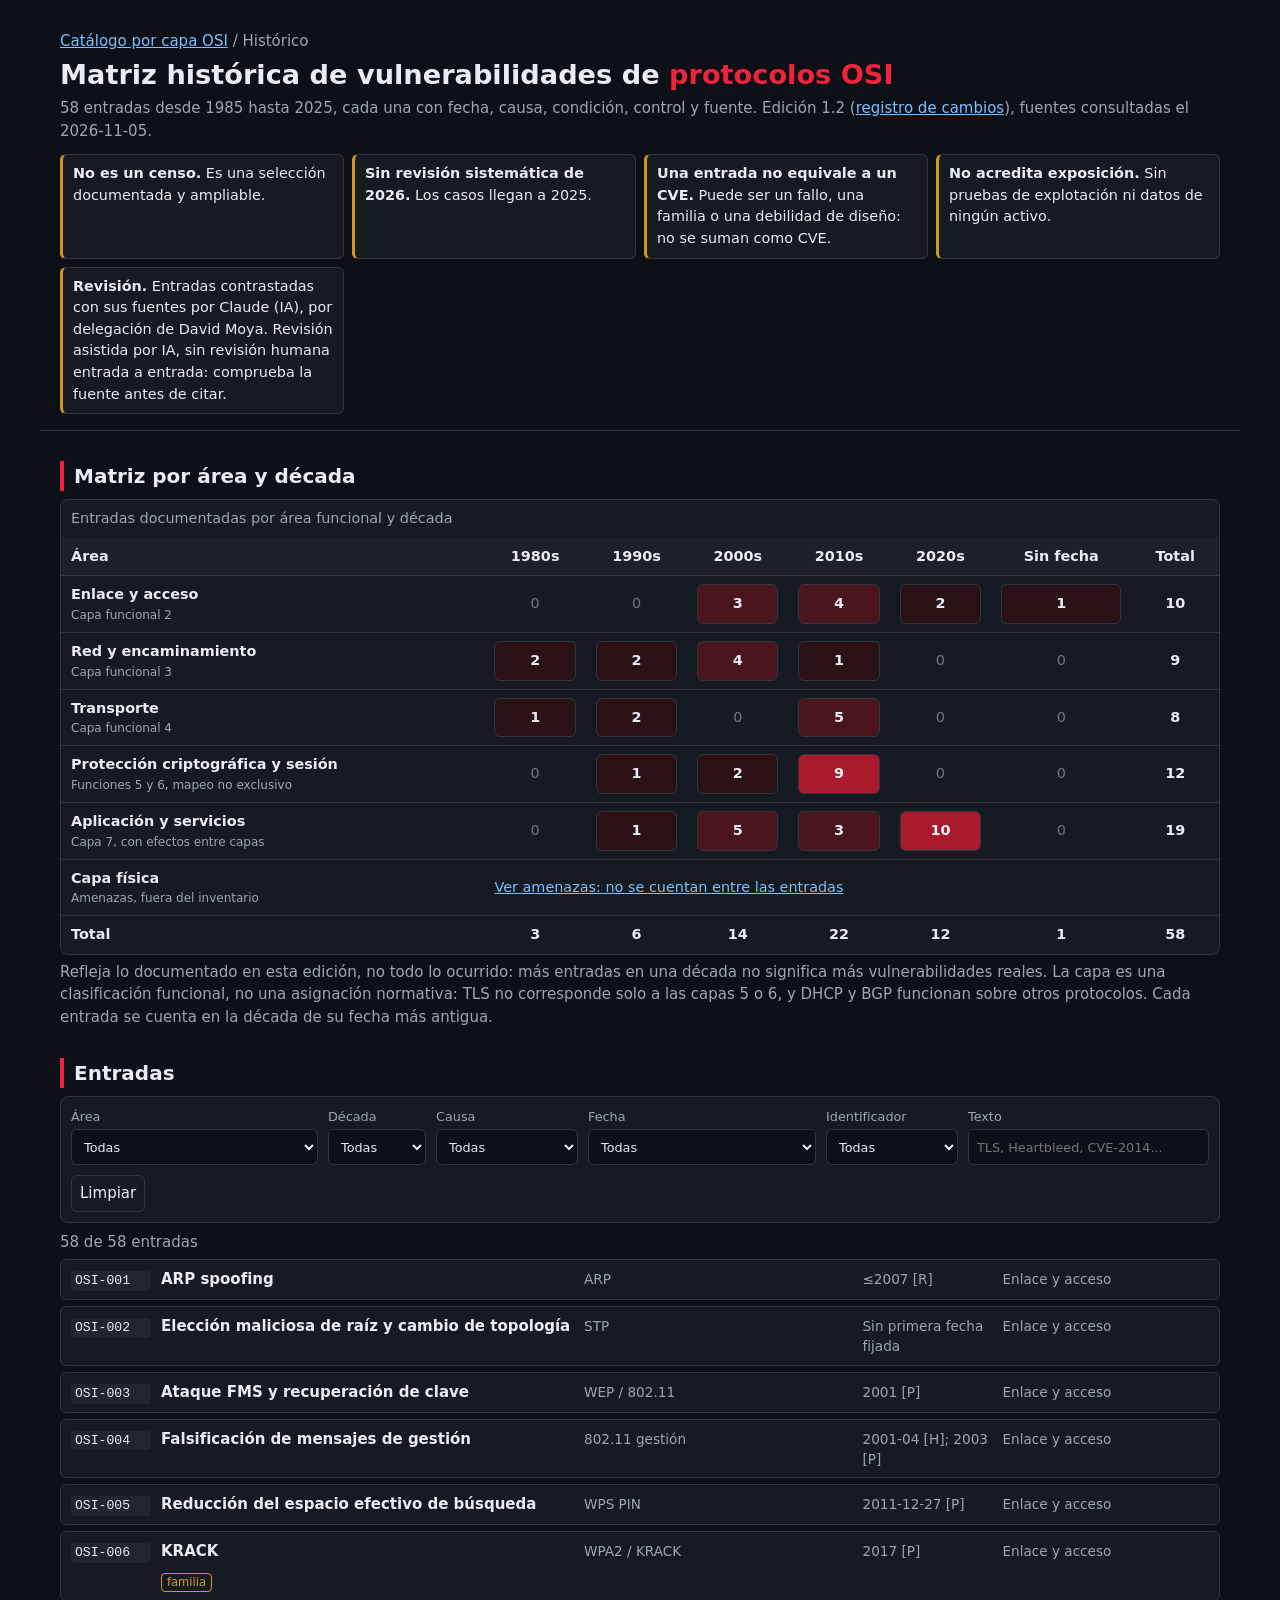
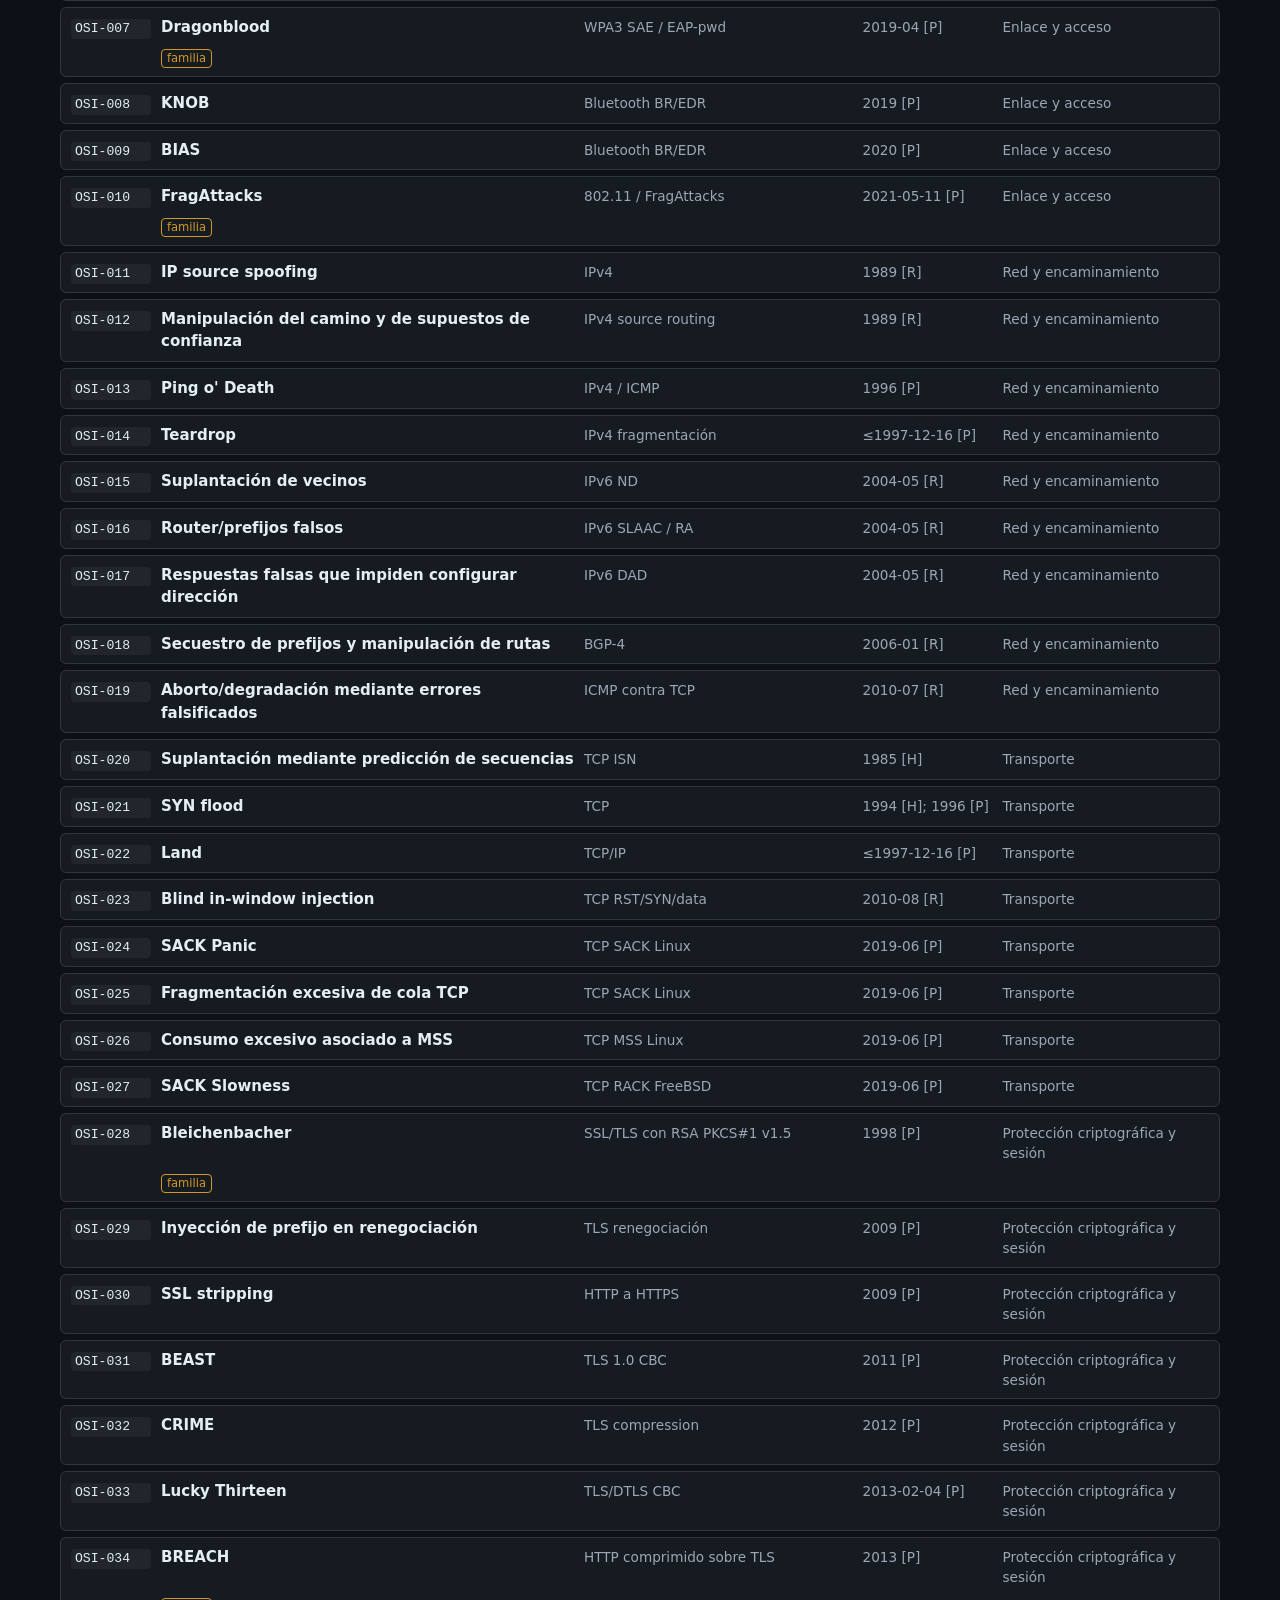
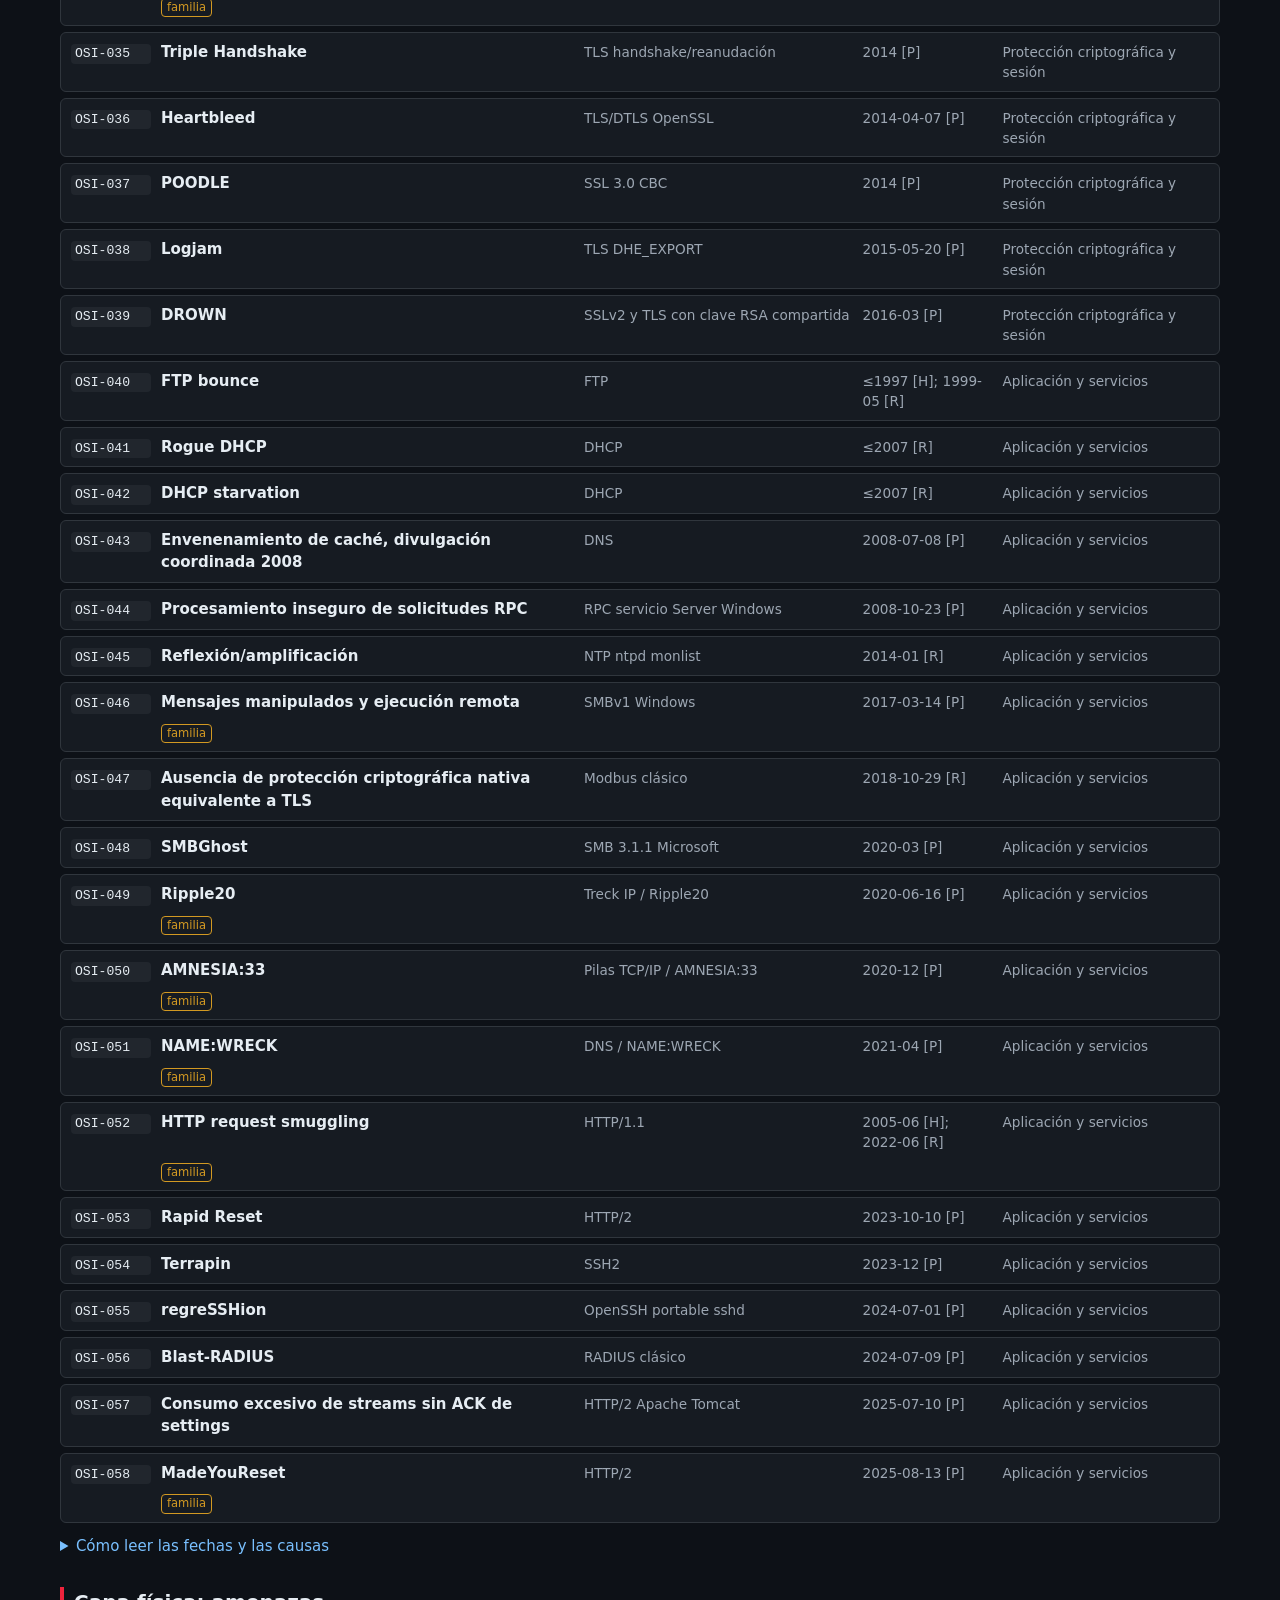
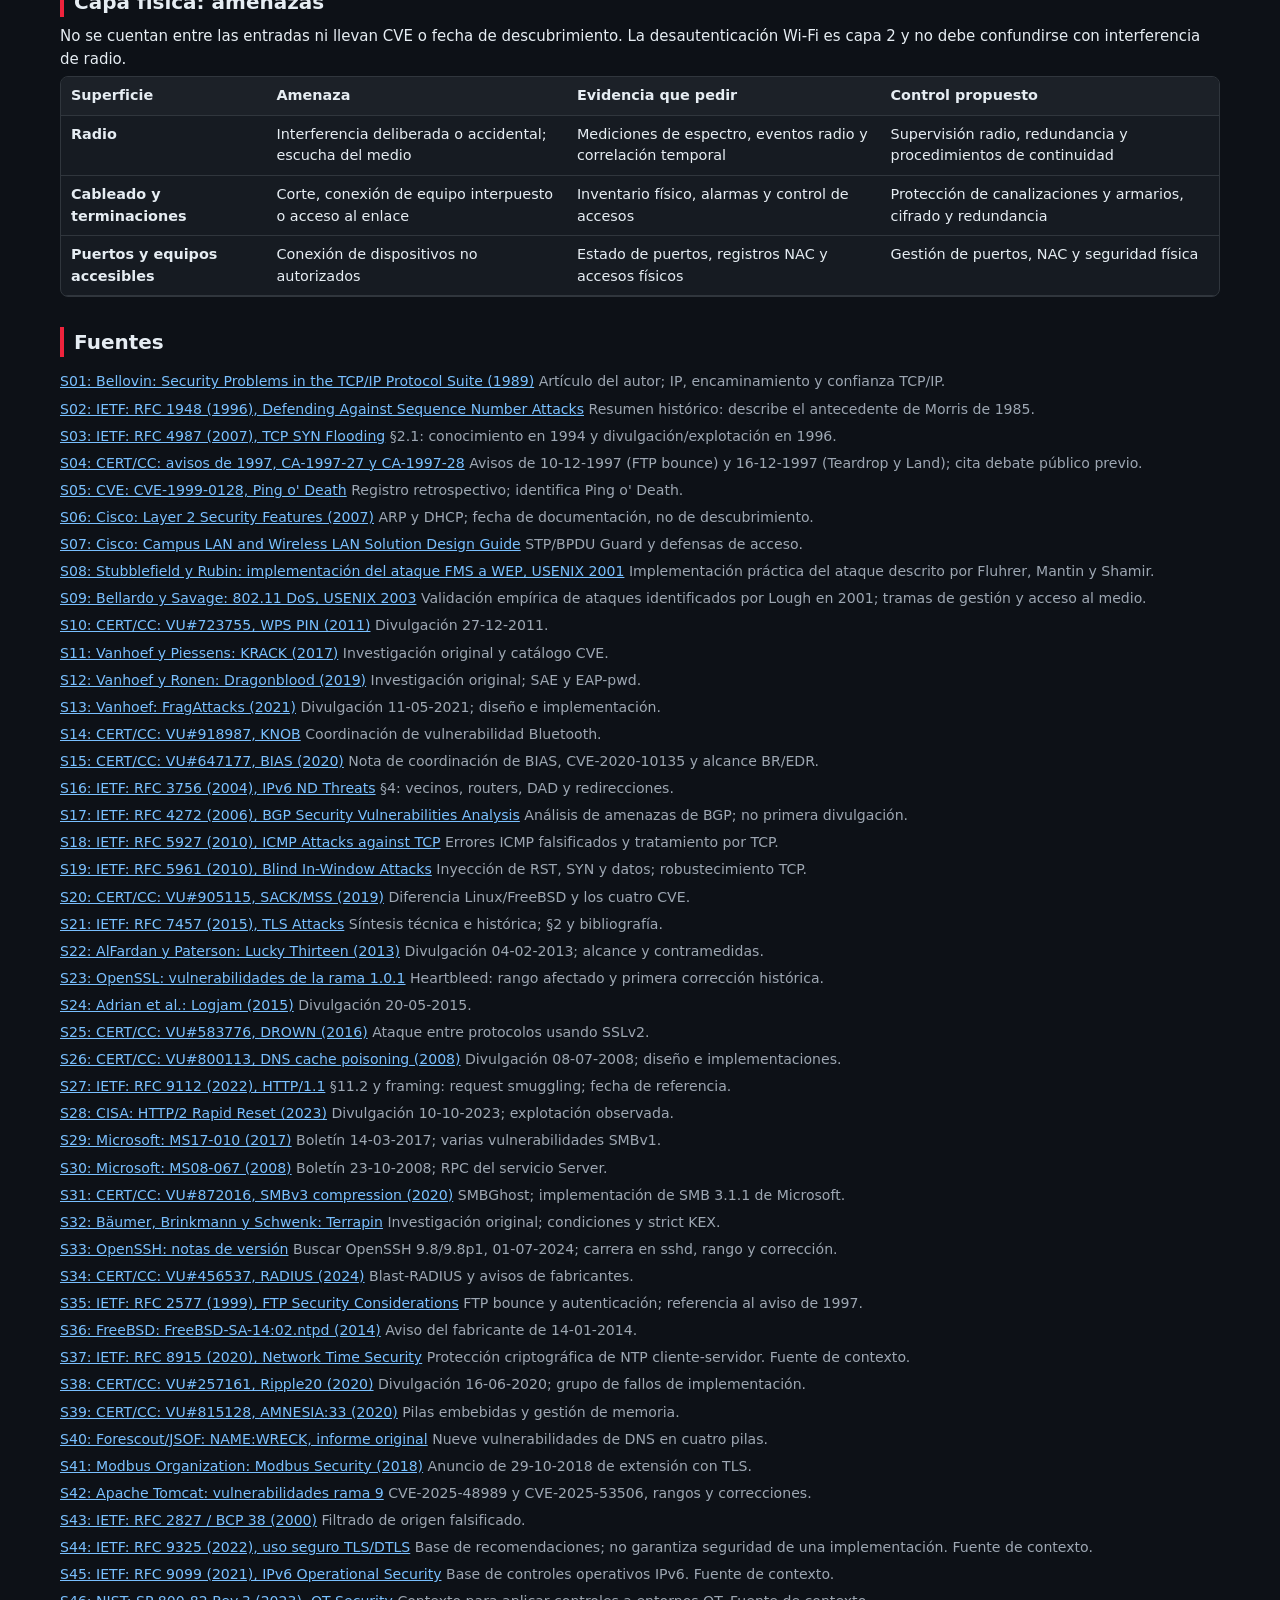
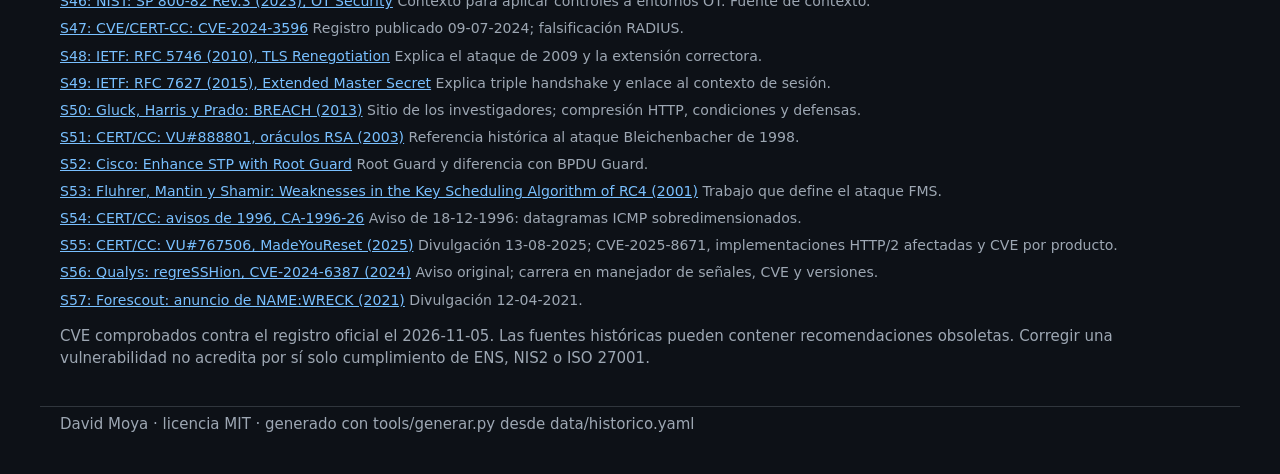
==== commit 6bd481cb: "Añadir comprobación semanal de enlaces y registro de cambios - enlaces.yml: cron de los lunes que co" ====
--- a/docs/historico/index.html
+++ b/docs/historico/index.html
@@ -12,7 +12,7 @@
 <header>
 <p class="migas"><a href="../">Catálogo por capa OSI</a> / Histórico</p>
 <h1>Matriz histórica de vulnerabilidades de <span>protocolos OSI</span></h1>
-<p class="resumen">58 entradas desde 1985 hasta 2025, cada una con fecha, causa, condición, control y fuente. Edición 1.1, fuentes consultadas el 2026-11-05.</p>
+<p class="resumen">58 entradas desde 1985 hasta 2025, cada una con fecha, causa, condición, control y fuente. Edición 1.2 (<a href="https://github.com/pedri77/vulnerabilidades-capas-osi/blob/main/CHANGELOG.md">registro de cambios</a>), fuentes consultadas el 2026-11-05.</p>
 <ul class="limites" aria-label="Límites de esta edición">
 <li><strong>No es un censo.</strong> Es una selección documentada y ampliable.</li>
 <li><strong>Sin revisión sistemática de 2026.</strong> Los casos llegan a 2025.</li>
@@ -28,7 +28,7 @@
 </section>
 <section id="tabla"><h2>Entradas</h2>
 <form class="filtros" id="filtros" hidden aria-label="Filtrar entradas"><label>Área <select name="area"><option value="">Todas</option><option value="enlace">Enlace y acceso</option><option value="red">Red y encaminamiento</option><option value="transporte">Transporte</option><option value="cripto-sesion">Protección criptográfica y sesión</option><option value="aplicacion">Aplicación y servicios</option></select></label><label>Década <select name="decada"><option value="">Todas</option><option value="1980">1980s</option><option value="1990">1990s</option><option value="2000">2000s</option><option value="2010">2010s</option><option value="2020">2020s</option><option value="sin-fecha">Sin fecha</option></select></label><label>Causa <select name="causa"><option value="">Todas</option><option value="D">Diseño</option><option value="I">Implementación</option><option value="C">Configuración</option></select></label><label>Fecha <select name="naturaleza"><option value="">Todas</option><option value="P">Divulgación pública</option><option value="H">Antecedente histórico</option><option value="R">Documentación de referencia</option><option value="sin-fecha">Sin primera fecha</option></select></label><label>Identificador <select name="ident"><option value="">Todas</option><option value="cve">Con CVE</option><option value="sin-cve">Sin CVE citado</option><option value="familia">Familia</option></select></label><label class="texto">Texto <input type="search" name="q" placeholder="TLS, Heartbleed, CVE-2014..."></label><button type="button" id="limpiar">Limpiar</button></form><p id="estado" class="n" role="status" aria-live="polite"></p><p id="vacio" class="aviso" hidden>Ninguna entrada cumple estos filtros. <button type="button" id="limpiar2">Limpiar filtros</button></p>
-<div id="lista"><details class="entrada" id="OSI-001" data-area="enlace" data-decada="2000" data-causa="D" data-naturaleza="R" data-ident="sin-cve" data-busca="osi-001 arp spoofing arp ipv4/arp sin validación adicional arp spoofing: anuncios sin autenticación sin cve único"><summary><code>OSI-001</code><strong>ARP spoofing</strong><span class="prot">ARP</span><span class="fecha">≤2007 [R]</span><span class="area">Enlace y acceso</span></summary><div class="ficha"><dl><dt>Alcance</dt><dd>IPv4/ARP sin validación adicional</dd><dt>Hallazgo</dt><dd>ARP spoofing: anuncios sin autenticación</dd><dt>Causa</dt><dd>Diseño</dd><dt>Fecha</dt><dd>≤2007 [R]</dd><dt>Identificador</dt><dd>Sin CVE único</dd><dt>Condición</dt><dd>Acceso al segmento</dd><dt>Impacto posible</dt><dd>desvío/interceptación de tráfico</dd><dt>Corrección o control</dt><dd>DAI y bindings válidos; TLS extremo a extremo</dd><dt>Clases del catálogo</dt><dd><a href="../#L2-ARP-SPOOFING"><code>L2-ARP-SPOOFING</code></a></dd><dt>Fuentes</dt><dd><a href="https://www.cisco.com/c/en/us/support/docs/switches/catalyst-3750-series-switches/72846-layer2-secftrs-catl3fixed.html" rel="noopener">S06</a> <span class="n">Cisco: Layer 2 Security Features (2007)</span></dd></dl><p><a href="#OSI-001">Enlace a esta entrada</a></p></div></details><details class="entrada" id="OSI-002" data-area="enlace" data-decada="sin-fecha" data-causa="D C" data-naturaleza="sin-fecha" data-ident="sin-cve" data-busca="osi-002 elección maliciosa de raíz y cambio de topología stp redes que aceptan bpdu de equipos no autorizados elección maliciosa de raíz y cambio de topología sin cve único"><summary><code>OSI-002</code><strong>Elección maliciosa de raíz y cambio de topología</strong><span class="prot">STP</span><span class="fecha">Sin primera fecha fijada</span><span class="area">Enlace y acceso</span></summary><div class="ficha"><dl><dt>Alcance</dt><dd>Redes que aceptan BPDU de equipos no autorizados</dd><dt>Hallazgo</dt><dd>Elección maliciosa de raíz y cambio de topología</dd><dt>Causa</dt><dd>Diseño, Configuración</dd><dt>Fecha</dt><dd>Sin primera fecha fijada</dd><dt>Identificador</dt><dd>Sin CVE único</dd><dt>Condición</dt><dd>Acceso L2</dd><dt>Impacto posible</dt><dd>interrupción o modificación de caminos</dd><dt>Corrección o control</dt><dd>BPDU Guard en acceso y Root Guard donde corresponda</dd><dt>Clases del catálogo</dt><dd><a href="../#L2-STP"><code>L2-STP</code></a></dd><dt>Fuentes</dt><dd><a href="https://www.cisco.com/c/en/us/td/docs/solutions/CVD/Campus/cisco-campus-lan-wlan-design-guide.html" rel="noopener">S07</a> <span class="n">Cisco: Campus LAN and Wireless LAN Solution Design Guide</span><br><a href="https://www.cisco.com/c/en/us/support/docs/lan-switching/spanning-tree-protocol/10588-74.html" rel="noopener">S52</a> <span class="n">Cisco: Enhance STP with Root Guard</span></dd></dl><p><a href="#OSI-002">Enlace a esta entrada</a></p></div></details><details class="entrada" id="OSI-003" data-area="enlace" data-decada="2000" data-causa="D" data-naturaleza="P" data-ident="sin-cve" data-busca="osi-003 ataque fms y recuperación de clave wep / 802.11 wep con rc4 y construcción de claves vulnerable ataque fms y recuperación de clave sin cve único"><summary><code>OSI-003</code><strong>Ataque FMS y recuperación de clave</strong><span class="prot">WEP / 802.11</span><span class="fecha">2001 [P]</span><span class="area">Enlace y acceso</span></summary><div class="ficha"><dl><dt>Alcance</dt><dd>WEP con RC4 y construcción de claves vulnerable</dd><dt>Hallazgo</dt><dd>Ataque FMS y recuperación de clave</dd><dt>Causa</dt><dd>Diseño</dd><dt>Fecha</dt><dd>2001 [P]</dd><dt>Identificador</dt><dd>Sin CVE único</dd><dt>Condición</dt><dd>Captura de tráfico suficiente</dd><dt>Impacto posible</dt><dd>pérdida de confidencialidad</dd><dt>Corrección o control</dt><dd>Retirar WEP; migrar a seguridad Wi-Fi vigente</dd><dt>Fuentes</dt><dd><a href="https://www.usenix.org/conference/10th-usenix-security-symposium/using-fluhrer-mantin-and-shamir-attack-break-wep" rel="noopener">S08</a> <span class="n">Stubblefield y Rubin: implementación del ataque FMS a WEP, USENIX 2001</span><br><a href="https://doi.org/10.1007/3-540-45537-X_1" rel="noopener">S53</a> <span class="n">Fluhrer, Mantin y Shamir: Weaknesses in the Key Scheduling Algorithm of RC4 (2001)</span></dd></dl><p><a href="#OSI-003">Enlace a esta entrada</a></p></div></details><details class="entrada" id="OSI-004" data-area="enlace" data-decada="2000" data-causa="D" data-naturaleza="H P" data-ident="sin-cve" data-busca="osi-004 falsificación de mensajes de gestión 802.11 gestión tramas de desautenticación/desasociación sin protección falsificación de mensajes de gestión sin cve único"><summary><code>OSI-004</code><strong>Falsificación de mensajes de gestión</strong><span class="prot">802.11 gestión</span><span class="fecha">2001-04 [H]; 2003 [P]</span><span class="area">Enlace y acceso</span></summary><div class="ficha"><dl><dt>Alcance</dt><dd>Tramas de desautenticación/desasociación sin protección</dd><dt>Hallazgo</dt><dd>Falsificación de mensajes de gestión</dd><dt>Causa</dt><dd>Diseño</dd><dt>Fecha</dt><dd>2001-04 [H]; 2003 [P]</dd><dt>Identificador</dt><dd>Sin CVE único</dd><dt>Condición</dt><dd>Proximidad radio</dd><dt>Impacto posible</dt><dd>desconexión del cliente</dd><dt>Corrección o control</dt><dd>PMF cuando sea compatible; no resuelve interferencia RF</dd><dt>Fuentes</dt><dd><a href="https://www.usenix.org/legacy/publications/library/proceedings/sec03/tech/full_papers/bellardo/bellardo_html/index.html" rel="noopener">S09</a> <span class="n">Bellardo y Savage: 802.11 DoS, USENIX 2003</span></dd></dl><p><a href="#OSI-004">Enlace a esta entrada</a></p></div></details><details class="entrada" id="OSI-005" data-area="enlace" data-decada="2010" data-causa="D I" data-naturaleza="P" data-ident="cve" data-busca="osi-005 reducción del espacio efectivo de búsqueda wps pin registro externo por pin con validación parcial reducción del espacio efectivo de búsqueda cve-2011-5053; vu#723755"><summary><code>OSI-005</code><strong>Reducción del espacio efectivo de búsqueda</strong><span class="prot">WPS PIN</span><span class="fecha">2011-12-27 [P]</span><span class="area">Enlace y acceso</span></summary><div class="ficha"><dl><dt>Alcance</dt><dd>Registro externo por PIN con validación parcial</dd><dt>Hallazgo</dt><dd>Reducción del espacio efectivo de búsqueda</dd><dt>Causa</dt><dd>Diseño, Implementación</dd><dt>Fecha</dt><dd>2011-12-27 [P]</dd><dt>Identificador</dt><dd>CVE-2011-5053; VU#723755</dd><dt>Condición</dt><dd>Proximidad y servicio accesible</dd><dt>Impacto posible</dt><dd>posible acceso a red</dd><dt>Corrección o control</dt><dd>Deshabilitar WPS PIN/registro externo y comprobarlo</dd><dt>Registro CVE</dt><dd><a href="https://www.cve.org/CVERecord?id=CVE-2011-5053" rel="noopener">CVE-2011-5053</a></dd><dt>Fuentes</dt><dd><a href="https://www.kb.cert.org/vuls/id/723755/" rel="noopener">S10</a> <span class="n">CERT/CC: VU#723755, WPS PIN (2011)</span></dd></dl><p><a href="#OSI-005">Enlace a esta entrada</a></p></div></details><details class="entrada" id="OSI-006" data-area="enlace" data-decada="2010" data-causa="D I" data-naturaleza="P" data-ident="cve familia" data-busca="osi-006 krack wpa2 / krack handshakes y productos susceptibles a reinstalar claves reinstalación de claves y reutilización de nonce cve-2017-13077, ejemplo; familia"><summary><code>OSI-006</code><strong>KRACK</strong><span class="marca">familia</span><span class="prot">WPA2 / KRACK</span><span class="fecha">2017 [P]</span><span class="area">Enlace y acceso</span></summary><div class="ficha"><dl><dt>Alcance</dt><dd>Handshakes y productos susceptibles a reinstalar claves</dd><dt>Hallazgo</dt><dd>Reinstalación de claves y reutilización de nonce</dd><dt>Causa</dt><dd>Diseño, Implementación</dd><dt>Fecha</dt><dd>2017 [P]</dd><dt>Identificador</dt><dd>CVE-2017-13077, ejemplo; familia</dd><dt>Condición</dt><dd>Proximidad</dd><dt>Impacto posible</dt><dd>descifrado/replay según variante</dd><dt>Corrección o control</dt><dd>Actualizar clientes y AP según variante; cambiar PSK no corrige</dd><dt>Registro CVE</dt><dd><a href="https://www.cve.org/CVERecord?id=CVE-2017-13077" rel="noopener">CVE-2017-13077</a></dd><dt>Fuentes</dt><dd><a href="https://www.krackattacks.com/" rel="noopener">S11</a> <span class="n">Vanhoef y Piessens: KRACK (2017)</span></dd></dl><p><a href="#OSI-006">Enlace a esta entrada</a></p></div></details><details class="entrada" id="OSI-007" data-area="enlace" data-decada="2010" data-causa="D I" data-naturaleza="P" data-ident="cve familia" data-busca="osi-007 dragonblood wpa3 sae / eap-pwd implementaciones y negociaciones dragonfly afectadas dragonblood: canales laterales y downgrade cve-2019-9494, ejemplo; familia"><summary><code>OSI-007</code><strong>Dragonblood</strong><span class="marca">familia</span><span class="prot">WPA3 SAE / EAP-pwd</span><span class="fecha">2019-04 [P]</span><span class="area">Enlace y acceso</span></summary><div class="ficha"><dl><dt>Alcance</dt><dd>Implementaciones y negociaciones Dragonfly afectadas</dd><dt>Hallazgo</dt><dd>Dragonblood: canales laterales y downgrade</dd><dt>Causa</dt><dd>Diseño, Implementación</dd><dt>Fecha</dt><dd>2019-04 [P]</dd><dt>Identificador</dt><dd>CVE-2019-9494, ejemplo; familia</dd><dt>Condición</dt><dd>Radio y condiciones de variante</dd><dt>Impacto posible</dt><dd>filtración/ataques a contraseña</dd><dt>Corrección o control</dt><dd>Firmware corregido y revisión de modo transición</dd><dt>Registro CVE</dt><dd><a href="https://www.cve.org/CVERecord?id=CVE-2019-9494" rel="noopener">CVE-2019-9494</a></dd><dt>Fuentes</dt><dd><a href="https://wpa3.mathyvanhoef.com/" rel="noopener">S12</a> <span class="n">Vanhoef y Ronen: Dragonblood (2019)</span></dd></dl><p><a href="#OSI-007">Enlace a esta entrada</a></p></div></details><details class="entrada" id="OSI-008" data-area="enlace" data-decada="2010" data-causa="D" data-naturaleza="P" data-ident="cve" data-busca="osi-008 knob bluetooth br/edr negociación de longitud de clave vulnerable; hasta core 5.1 knob: reducción de entropía de la clave cve-2019-9506"><summary><code>OSI-008</code><strong>KNOB</strong><span class="prot">Bluetooth BR/EDR</span><span class="fecha">2019 [P]</span><span class="area">Enlace y acceso</span></summary><div class="ficha"><dl><dt>Alcance</dt><dd>Negociación de longitud de clave vulnerable; hasta Core 5.1</dd><dt>Hallazgo</dt><dd>KNOB: reducción de entropía de la clave</dd><dt>Causa</dt><dd>Diseño</dd><dt>Fecha</dt><dd>2019 [P]</dd><dt>Identificador</dt><dd>CVE-2019-9506</dd><dt>Condición</dt><dd>Atacante próximo que interfiere negociación</dd><dt>Impacto posible</dt><dd>descifrado/inyección</dd><dt>Corrección o control</dt><dd>Parches y exigencia de longitud de clave adecuada</dd><dt>Registro CVE</dt><dd><a href="https://www.cve.org/CVERecord?id=CVE-2019-9506" rel="noopener">CVE-2019-9506</a></dd><dt>Fuentes</dt><dd><a href="https://www.kb.cert.org/vuls/id/918987/" rel="noopener">S14</a> <span class="n">CERT/CC: VU#918987, KNOB</span></dd></dl><p><a href="#OSI-008">Enlace a esta entrada</a></p></div></details><details class="entrada" id="OSI-009" data-area="enlace" data-decada="2020" data-causa="D" data-naturaleza="P" data-ident="cve" data-busca="osi-009 bias bluetooth br/edr autenticación vulnerable; core 5.2 y anteriores según registro cve bias: suplantación de dispositivo confiable cve-2020-10135"><summary><code>OSI-009</code><strong>BIAS</strong><span class="prot">Bluetooth BR/EDR</span><span class="fecha">2020 [P]</span><span class="area">Enlace y acceso</span></summary><div class="ficha"><dl><dt>Alcance</dt><dd>Autenticación vulnerable; Core 5.2 y anteriores según registro CVE</dd><dt>Hallazgo</dt><dd>BIAS: suplantación de dispositivo confiable</dd><dt>Causa</dt><dd>Diseño</dd><dt>Fecha</dt><dd>2020 [P]</dd><dt>Identificador</dt><dd>CVE-2020-10135</dd><dt>Condición</dt><dd>Proximidad y condiciones del emparejamiento/autenticación</dd><dt>Impacto posible</dt><dd>Suplantación de dispositivo emparejado sin clave de enlace</dd><dt>Corrección o control</dt><dd>Firmware y correcciones específicas del fabricante</dd><dt>Registro CVE</dt><dd><a href="https://www.cve.org/CVERecord?id=CVE-2020-10135" rel="noopener">CVE-2020-10135</a></dd><dt>Fuentes</dt><dd><a href="https://www.kb.cert.org/vuls/id/647177/" rel="noopener">S15</a> <span class="n">CERT/CC: VU#647177, BIAS (2020)</span></dd></dl><p><a href="#OSI-009">Enlace a esta entrada</a></p></div></details><details class="entrada" id="OSI-010" data-area="enlace" data-decada="2020" data-causa="D I" data-naturaleza="P" data-ident="cve familia" data-busca="osi-010 fragattacks 802.11 / fragattacks variantes de fragmentación/agregación en wpa2/wpa3 y otros fallos de diseño y aceptación incorrecta de tramas cve-2020-24586/24587/24588: diseño; otros de implementación"><summary><code>OSI-010</code><strong>FragAttacks</strong><span class="marca">familia</span><span class="prot">802.11 / FragAttacks</span><span class="fecha">2021-05-11 [P]</span><span class="area">Enlace y acceso</span></summary><div class="ficha"><dl><dt>Alcance</dt><dd>Variantes de fragmentación/agregación en WPA2/WPA3 y otros</dd><dt>Hallazgo</dt><dd>Fallos de diseño y aceptación incorrecta de tramas</dd><dt>Causa</dt><dd>Diseño, Implementación</dd><dt>Fecha</dt><dd>2021-05-11 [P]</dd><dt>Identificador</dt><dd>CVE-2020-24586/24587/24588: diseño; otros de implementación</dd><dt>Condición</dt><dd>Proximidad</dd><dt>Impacto posible</dt><dd>inyección o acceso a dispositivos según variante</dd><dt>Corrección o control</dt><dd>Actualizar firmware/drivers; comprobar cada CVE aplicable</dd><dt>Registro CVE</dt><dd><a href="https://www.cve.org/CVERecord?id=CVE-2020-24586" rel="noopener">CVE-2020-24586</a> <a href="https://www.cve.org/CVERecord?id=CVE-2020-24587" rel="noopener">CVE-2020-24587</a> <a href="https://www.cve.org/CVERecord?id=CVE-2020-24588" rel="noopener">CVE-2020-24588</a></dd><dt>Fuentes</dt><dd><a href="https://www.fragattacks.com/" rel="noopener">S13</a> <span class="n">Vanhoef: FragAttacks (2021)</span></dd></dl><p><a href="#OSI-010">Enlace a esta entrada</a></p></div></details><details class="entrada" id="OSI-011" data-area="red" data-decada="1980" data-causa="D C" data-naturaleza="R" data-ident="sin-cve" data-busca="osi-011 ip source spoofing ipv4 paquetes cuyo origen no se valida en el dominio ip source spoofing sin cve único"><summary><code>OSI-011</code><strong>IP source spoofing</strong><span class="prot">IPv4</span><span class="fecha">1989 [R]</span><span class="area">Red y encaminamiento</span></summary><div class="ficha"><dl><dt>Alcance</dt><dd>Paquetes cuyo origen no se valida en el dominio</dd><dt>Hallazgo</dt><dd>IP source spoofing</dd><dt>Causa</dt><dd>Diseño, Configuración</dd><dt>Fecha</dt><dd>1989 [R]</dd><dt>Identificador</dt><dd>Sin CVE único</dd><dt>Condición</dt><dd>Capacidad de emitir origen falso</dd><dt>Impacto posible</dt><dd>facilita suplantación/reflexión</dd><dt>Corrección o control</dt><dd>Validación de origen y BCP 38; no autenticar por IP sola</dd><dt>Clases del catálogo</dt><dd><a href="../#L3-IP-SPOOFING"><code>L3-IP-SPOOFING</code></a></dd><dt>Fuentes</dt><dd><a href="https://www.cs.columbia.edu/~smb/papers/ipext.pdf" rel="noopener">S01</a> <span class="n">Bellovin: Security Problems in the TCP/IP Protocol Suite (1989)</span><br><a href="https://www.rfc-editor.org/rfc/rfc2827.html" rel="noopener">S43</a> <span class="n">IETF: RFC 2827 / BCP 38 (2000)</span></dd></dl><p><a href="#OSI-011">Enlace a esta entrada</a></p></div></details><details class="entrada" id="OSI-012" data-area="red" data-decada="1980" data-causa="D C" data-naturaleza="R" data-ident="sin-cve" data-busca="osi-012 manipulación del camino y de supuestos de confianza ipv4 source routing equipos que aceptan opciones de encaminamiento por origen manipulación del camino y de supuestos de confianza sin cve único"><summary><code>OSI-012</code><strong>Manipulación del camino y de supuestos de confianza</strong><span class="prot">IPv4 source routing</span><span class="fecha">1989 [R]</span><span class="area">Red y encaminamiento</span></summary><div class="ficha"><dl><dt>Alcance</dt><dd>Equipos que aceptan opciones de encaminamiento por origen</dd><dt>Hallazgo</dt><dd>Manipulación del camino y de supuestos de confianza</dd><dt>Causa</dt><dd>Diseño, Configuración</dd><dt>Fecha</dt><dd>1989 [R]</dd><dt>Identificador</dt><dd>Sin CVE único</dd><dt>Condición</dt><dd>Aceptación de opciones</dd><dt>Impacto posible</dt><dd>facilita desvío/suplantación</dd><dt>Corrección o control</dt><dd>Deshabilitar source routing no requerido y filtrar opciones</dd><dt>Clases del catálogo</dt><dd><a href="../#L3-IP-SPOOFING"><code>L3-IP-SPOOFING</code></a></dd><dt>Fuentes</dt><dd><a href="https://www.cs.columbia.edu/~smb/papers/ipext.pdf" rel="noopener">S01</a> <span class="n">Bellovin: Security Problems in the TCP/IP Protocol Suite (1989)</span></dd></dl><p><a href="#OSI-012">Enlace a esta entrada</a></p></div></details><details class="entrada" id="OSI-013" data-area="red" data-decada="1990" data-causa="I" data-naturaleza="P" data-ident="cve" data-busca="osi-013 ping o&#x27; death ipv4 / icmp pilas históricas con reensamblado de datagramas sobredimensionados ping o&#x27; death cve-1999-0128, retrospectivo; ca-1996-26"><summary><code>OSI-013</code><strong>Ping o&#x27; Death</strong><span class="prot">IPv4 / ICMP</span><span class="fecha">1996 [P]</span><span class="area">Red y encaminamiento</span></summary><div class="ficha"><dl><dt>Alcance</dt><dd>Pilas históricas con reensamblado de datagramas sobredimensionados</dd><dt>Hallazgo</dt><dd>Ping o&#x27; Death</dd><dt>Causa</dt><dd>Implementación</dd><dt>Fecha</dt><dd>1996 [P]</dd><dt>Identificador</dt><dd>CVE-1999-0128, retrospectivo; CA-1996-26</dd><dt>Condición</dt><dd>Paquetes que alcanzan la pila vulnerable</dd><dt>Impacto posible</dt><dd>caída</dd><dt>Corrección o control</dt><dd>Actualizar la pila; retirada de sistemas sin soporte</dd><dt>Registro CVE</dt><dd><a href="https://www.cve.org/CVERecord?id=CVE-1999-0128" rel="noopener">CVE-1999-0128</a></dd><dt>Clases del catálogo</dt><dd><a href="../#L3-FRAGMENTACION"><code>L3-FRAGMENTACION</code></a></dd><dt>Fuentes</dt><dd><a href="https://www.cve.org/CVERecord?id=CVE-1999-0128" rel="noopener">S05</a> <span class="n">CVE: CVE-1999-0128, Ping o&#x27; Death</span><br><a href="https://www.sei.cmu.edu/documents/503/1996_019_001_496172.pdf" rel="noopener">S54</a> <span class="n">CERT/CC: avisos de 1996, CA-1996-26</span></dd></dl><p><a href="#OSI-013">Enlace a esta entrada</a></p></div></details><details class="entrada" id="OSI-014" data-area="red" data-decada="1990" data-causa="I" data-naturaleza="P" data-ident="cve" data-busca="osi-014 teardrop ipv4 fragmentación pilas históricas afectadas por fragmentos solapados teardrop: error de reensamblado cve-1999-0015, retrospectivo; ca-1997-28"><summary><code>OSI-014</code><strong>Teardrop</strong><span class="prot">IPv4 fragmentación</span><span class="fecha">≤1997-12-16 [P]</span><span class="area">Red y encaminamiento</span></summary><div class="ficha"><dl><dt>Alcance</dt><dd>Pilas históricas afectadas por fragmentos solapados</dd><dt>Hallazgo</dt><dd>Teardrop: error de reensamblado</dd><dt>Causa</dt><dd>Implementación</dd><dt>Fecha</dt><dd>≤1997-12-16 [P]</dd><dt>Identificador</dt><dd>CVE-1999-0015, retrospectivo; CA-1997-28</dd><dt>Condición</dt><dd>Entrega de fragmentos</dd><dt>Impacto posible</dt><dd>denegación de servicio</dd><dt>Corrección o control</dt><dd>Corrección del fabricante; normalización como defensa adicional</dd><dt>Registro CVE</dt><dd><a href="https://www.cve.org/CVERecord?id=CVE-1999-0015" rel="noopener">CVE-1999-0015</a></dd><dt>Clases del catálogo</dt><dd><a href="../#L3-FRAGMENTACION"><code>L3-FRAGMENTACION</code></a></dd><dt>Fuentes</dt><dd><a href="https://www.sei.cmu.edu/documents/504/1997_019_001_496176.pdf" rel="noopener">S04</a> <span class="n">CERT/CC: avisos de 1997, CA-1997-27 y CA-1997-28</span></dd></dl><p><a href="#OSI-014">Enlace a esta entrada</a></p></div></details><details class="entrada" id="OSI-015" data-area="red" data-decada="2000" data-causa="D C" data-naturaleza="R" data-ident="sin-cve" data-busca="osi-015 suplantación de vecinos ipv6 nd ns/na sin protección adecuada en enlace compartido suplantación de vecinos sin cve único; rfc3756 §4.1.1"><summary><code>OSI-015</code><strong>Suplantación de vecinos</strong><span class="prot">IPv6 ND</span><span class="fecha">2004-05 [R]</span><span class="area">Red y encaminamiento</span></summary><div class="ficha"><dl><dt>Alcance</dt><dd>NS/NA sin protección adecuada en enlace compartido</dd><dt>Hallazgo</dt><dd>Suplantación de vecinos</dd><dt>Causa</dt><dd>Diseño, Configuración</dd><dt>Fecha</dt><dd>2004-05 [R]</dd><dt>Identificador</dt><dd>Sin CVE único; RFC3756 §4.1.1</dd><dt>Condición</dt><dd>Acceso al enlace</dd><dt>Impacto posible</dt><dd>MITM/DoS</dd><dt>Corrección o control</dt><dd>Controles de acceso y validación ND según equipos</dd><dt>Clases del catálogo</dt><dd><a href="../#L3-IPV6-RA"><code>L3-IPV6-RA</code></a></dd><dt>Fuentes</dt><dd><a href="https://www.rfc-editor.org/rfc/rfc3756.html" rel="noopener">S16</a> <span class="n">IETF: RFC 3756 (2004), IPv6 ND Threats</span></dd></dl><p><a href="#OSI-015">Enlace a esta entrada</a></p></div></details><details class="entrada" id="OSI-016" data-area="red" data-decada="2000" data-causa="D C" data-naturaleza="R" data-ident="sin-cve" data-busca="osi-016 router/prefijos falsos ipv6 slaac / ra hosts que aceptan anuncios de router maliciosos router/prefijos falsos sin cve único; rfc3756 §4.2"><summary><code>OSI-016</code><strong>Router/prefijos falsos</strong><span class="prot">IPv6 SLAAC / RA</span><span class="fecha">2004-05 [R]</span><span class="area">Red y encaminamiento</span></summary><div class="ficha"><dl><dt>Alcance</dt><dd>Hosts que aceptan anuncios de router maliciosos</dd><dt>Hallazgo</dt><dd>Router/prefijos falsos</dd><dt>Causa</dt><dd>Diseño, Configuración</dd><dt>Fecha</dt><dd>2004-05 [R]</dd><dt>Identificador</dt><dd>Sin CVE único; RFC3756 §4.2</dd><dt>Condición</dt><dd>Acceso al enlace</dd><dt>Impacto posible</dt><dd>desvío o pérdida de conectividad</dd><dt>Corrección o control</dt><dd>RA Guard correctamente implementado; routers autorizados</dd><dt>Clases del catálogo</dt><dd><a href="../#L3-IPV6-RA"><code>L3-IPV6-RA</code></a></dd><dt>Fuentes</dt><dd><a href="https://www.rfc-editor.org/rfc/rfc3756.html" rel="noopener">S16</a> <span class="n">IETF: RFC 3756 (2004), IPv6 ND Threats</span></dd></dl><p><a href="#OSI-016">Enlace a esta entrada</a></p></div></details><details class="entrada" id="OSI-017" data-area="red" data-decada="2000" data-causa="D" data-naturaleza="R" data-ident="sin-cve" data-busca="osi-017 respuestas falsas que impiden configurar dirección ipv6 dad detección de direcciones duplicadas sin protección respuestas falsas que impiden configurar dirección sin cve único; rfc3756 §4.1.3"><summary><code>OSI-017</code><strong>Respuestas falsas que impiden configurar dirección</strong><span class="prot">IPv6 DAD</span><span class="fecha">2004-05 [R]</span><span class="area">Red y encaminamiento</span></summary><div class="ficha"><dl><dt>Alcance</dt><dd>Detección de direcciones duplicadas sin protección</dd><dt>Hallazgo</dt><dd>Respuestas falsas que impiden configurar dirección</dd><dt>Causa</dt><dd>Diseño</dd><dt>Fecha</dt><dd>2004-05 [R]</dd><dt>Identificador</dt><dd>Sin CVE único; RFC3756 §4.1.3</dd><dt>Condición</dt><dd>Acceso al enlace</dd><dt>Impacto posible</dt><dd>DoS de autoconfiguración</dd><dt>Corrección o control</dt><dd>Control del enlace y protecciones ND disponibles</dd><dt>Fuentes</dt><dd><a href="https://www.rfc-editor.org/rfc/rfc3756.html" rel="noopener">S16</a> <span class="n">IETF: RFC 3756 (2004), IPv6 ND Threats</span></dd></dl><p><a href="#OSI-017">Enlace a esta entrada</a></p></div></details><details class="entrada" id="OSI-018" data-area="red" data-decada="2000" data-causa="D C" data-naturaleza="R" data-ident="sin-cve" data-busca="osi-018 secuestro de prefijos y manipulación de rutas bgp-4 anuncios sin validación suficiente de origen/trayectoria secuestro de prefijos y manipulación de rutas sin cve único; rfc4272"><summary><code>OSI-018</code><strong>Secuestro de prefijos y manipulación de rutas</strong><span class="prot">BGP-4</span><span class="fecha">2006-01 [R]</span><span class="area">Red y encaminamiento</span></summary><div class="ficha"><dl><dt>Alcance</dt><dd>Anuncios sin validación suficiente de origen/trayectoria</dd><dt>Hallazgo</dt><dd>Secuestro de prefijos y manipulación de rutas</dd><dt>Causa</dt><dd>Diseño, Configuración</dd><dt>Fecha</dt><dd>2006-01 [R]</dd><dt>Identificador</dt><dd>Sin CVE único; RFC4272</dd><dt>Condición</dt><dd>Capacidad de introducir anuncios</dd><dt>Impacto posible</dt><dd>desvío/blackhole</dd><dt>Corrección o control</dt><dd>Políticas de prefijos/AS; RPKI-ROV valida origen, no todo AS-PATH</dd><dt>Clases del catálogo</dt><dd><a href="../#L3-ENRUTAMIENTO"><code>L3-ENRUTAMIENTO</code></a></dd><dt>Fuentes</dt><dd><a href="https://www.rfc-editor.org/rfc/rfc4272.html" rel="noopener">S17</a> <span class="n">IETF: RFC 4272 (2006), BGP Security Vulnerabilities Analysis</span></dd></dl><p><a href="#OSI-018">Enlace a esta entrada</a></p></div></details><details class="entrada" id="OSI-019" data-area="red" data-decada="2010" data-causa="D I" data-naturaleza="R" data-ident="sin-cve" data-busca="osi-019 aborto/degradación mediante errores falsificados icmp contra tcp tratamiento vulnerable de errores icmp aborto/degradación mediante errores falsificados sin cve único; rfc5927"><summary><code>OSI-019</code><strong>Aborto/degradación mediante errores falsificados</strong><span class="prot">ICMP contra TCP</span><span class="fecha">2010-07 [R]</span><span class="area">Red y encaminamiento</span></summary><div class="ficha"><dl><dt>Alcance</dt><dd>Tratamiento vulnerable de errores ICMP</dd><dt>Hallazgo</dt><dd>Aborto/degradación mediante errores falsificados</dd><dt>Causa</dt><dd>Diseño, Implementación</dd><dt>Fecha</dt><dd>2010-07 [R]</dd><dt>Identificador</dt><dd>Sin CVE único; RFC5927</dd><dt>Condición</dt><dd>Inyección de error aceptado</dd><dt>Impacto posible</dt><dd>daño a conexiones TCP</dd><dt>Corrección o control</dt><dd>Pilas corregidas y validación de ICMP; evitar bloqueo indiscriminado</dd><dt>Clases del catálogo</dt><dd><a href="../#L3-ICMP"><code>L3-ICMP</code></a> <a href="../#L4-SECUESTRO-TCP"><code>L4-SECUESTRO-TCP</code></a></dd><dt>Fuentes</dt><dd><a href="https://www.rfc-editor.org/rfc/rfc5927.html" rel="noopener">S18</a> <span class="n">IETF: RFC 5927 (2010), ICMP Attacks against TCP</span></dd></dl><p><a href="#OSI-019">Enlace a esta entrada</a></p></div></details><details class="entrada" id="OSI-020" data-area="transporte" data-decada="1980" data-causa="D I C" data-naturaleza="H" data-ident="cve" data-busca="osi-020 suplantación mediante predicción de secuencias tcp isn generadores predecibles y servicios que confían en dirección suplantación mediante predicción de secuencias cve-1999-0077, retrospectivo; rfc1948"><summary><code>OSI-020</code><strong>Suplantación mediante predicción de secuencias</strong><span class="prot">TCP ISN</span><span class="fecha">1985 [H]</span><span class="area">Transporte</span></summary><div class="ficha"><dl><dt>Alcance</dt><dd>Generadores predecibles y servicios que confían en dirección</dd><dt>Hallazgo</dt><dd>Suplantación mediante predicción de secuencias</dd><dt>Causa</dt><dd>Diseño, Implementación, Configuración</dd><dt>Fecha</dt><dd>1985 [H]</dd><dt>Identificador</dt><dd>CVE-1999-0077, retrospectivo; RFC1948</dd><dt>Condición</dt><dd>Origen falso y condiciones de confianza</dd><dt>Impacto posible</dt><dd>secuestro/suplantación</dd><dt>Corrección o control</dt><dd>ISN robusto y autenticación criptográfica de aplicación</dd><dt>Registro CVE</dt><dd><a href="https://www.cve.org/CVERecord?id=CVE-1999-0077" rel="noopener">CVE-1999-0077</a></dd><dt>Clases del catálogo</dt><dd><a href="../#L4-SECUESTRO-TCP"><code>L4-SECUESTRO-TCP</code></a></dd><dt>Fuentes</dt><dd><a href="https://www.rfc-editor.org/rfc/rfc1948.html" rel="noopener">S02</a> <span class="n">IETF: RFC 1948 (1996), Defending Against Sequence Number Attacks</span></dd></dl><p><a href="#OSI-020">Enlace a esta entrada</a></p></div></details><details class="entrada" id="OSI-021" data-area="transporte" data-decada="1990" data-causa="D I" data-naturaleza="H P" data-ident="cve" data-busca="osi-021 syn flood tcp escucha tcp que reserva estado antes de completar handshake syn flood cve-1999-0116, retrospectivo"><summary><code>OSI-021</code><strong>SYN flood</strong><span class="prot">TCP</span><span class="fecha">1994 [H]; 1996 [P]</span><span class="area">Transporte</span></summary><div class="ficha"><dl><dt>Alcance</dt><dd>Escucha TCP que reserva estado antes de completar handshake</dd><dt>Hallazgo</dt><dd>SYN flood</dd><dt>Causa</dt><dd>Diseño, Implementación</dd><dt>Fecha</dt><dd>1994 [H]; 1996 [P]</dd><dt>Identificador</dt><dd>CVE-1999-0116, retrospectivo</dd><dt>Condición</dt><dd>Muchas conexiones incompletas</dd><dt>Impacto posible</dt><dd>agotamiento de recursos</dd><dt>Corrección o control</dt><dd>SYN cookies/proxy y control de capacidad</dd><dt>Registro CVE</dt><dd><a href="https://www.cve.org/CVERecord?id=CVE-1999-0116" rel="noopener">CVE-1999-0116</a></dd><dt>Clases del catálogo</dt><dd><a href="../#L4-SYN-FLOOD"><code>L4-SYN-FLOOD</code></a></dd><dt>Fuentes</dt><dd><a href="https://www.rfc-editor.org/rfc/rfc4987.html" rel="noopener">S03</a> <span class="n">IETF: RFC 4987 (2007), TCP SYN Flooding</span></dd></dl><p><a href="#OSI-021">Enlace a esta entrada</a></p></div></details><details class="entrada" id="OSI-022" data-area="transporte" data-decada="1990" data-causa="I" data-naturaleza="P" data-ident="cve" data-busca="osi-022 land tcp/ip implementaciones históricas que manejan mal paquetes autorreferentes land cve-1999-0016, retrospectivo; ca-1997-28"><summary><code>OSI-022</code><strong>Land</strong><span class="prot">TCP/IP</span><span class="fecha">≤1997-12-16 [P]</span><span class="area">Transporte</span></summary><div class="ficha"><dl><dt>Alcance</dt><dd>Implementaciones históricas que manejan mal paquetes autorreferentes</dd><dt>Hallazgo</dt><dd>Land</dd><dt>Causa</dt><dd>Implementación</dd><dt>Fecha</dt><dd>≤1997-12-16 [P]</dd><dt>Identificador</dt><dd>CVE-1999-0016, retrospectivo; CA-1997-28</dd><dt>Condición</dt><dd>Paquete falsificado aceptado</dd><dt>Impacto posible</dt><dd>DoS</dd><dt>Corrección o control</dt><dd>Parche del sistema y filtrado de orígenes imposibles</dd><dt>Registro CVE</dt><dd><a href="https://www.cve.org/CVERecord?id=CVE-1999-0016" rel="noopener">CVE-1999-0016</a></dd><dt>Clases del catálogo</dt><dd><a href="../#L3-IP-SPOOFING"><code>L3-IP-SPOOFING</code></a></dd><dt>Fuentes</dt><dd><a href="https://www.sei.cmu.edu/documents/504/1997_019_001_496176.pdf" rel="noopener">S04</a> <span class="n">CERT/CC: avisos de 1997, CA-1997-27 y CA-1997-28</span></dd></dl><p><a href="#OSI-022">Enlace a esta entrada</a></p></div></details><details class="entrada" id="OSI-023" data-area="transporte" data-decada="2010" data-causa="D I" data-naturaleza="R" data-ident="sin-cve" data-busca="osi-023 blind in-window injection tcp rst/syn/data conexiones y validación susceptibles a inyección en ventana blind in-window injection sin cve único; rfc5961"><summary><code>OSI-023</code><strong>Blind in-window injection</strong><span class="prot">TCP RST/SYN/data</span><span class="fecha">2010-08 [R]</span><span class="area">Transporte</span></summary><div class="ficha"><dl><dt>Alcance</dt><dd>Conexiones y validación susceptibles a inyección en ventana</dd><dt>Hallazgo</dt><dd>Blind in-window injection</dd><dt>Causa</dt><dd>Diseño, Implementación</dd><dt>Fecha</dt><dd>2010-08 [R]</dd><dt>Identificador</dt><dd>Sin CVE único; RFC5961</dd><dt>Condición</dt><dd>Conocer/estimar tupla y secuencia</dd><dt>Impacto posible</dt><dd>aborto/corrupción</dd><dt>Corrección o control</dt><dd>Validación robusta y challenge ACK según pila</dd><dt>Clases del catálogo</dt><dd><a href="../#L4-SECUESTRO-TCP"><code>L4-SECUESTRO-TCP</code></a></dd><dt>Fuentes</dt><dd><a href="https://www.rfc-editor.org/rfc/rfc5961.html" rel="noopener">S19</a> <span class="n">IETF: RFC 5961 (2010), Blind In-Window Attacks</span></dd></dl><p><a href="#OSI-023">Enlace a esta entrada</a></p></div></details><details class="entrada" id="OSI-024" data-area="transporte" data-decada="2010" data-causa="I" data-naturaleza="P" data-ident="cve" data-busca="osi-024 sack panic tcp sack linux linux ≥2.6.29 sin corrección, según cert sack panic: desbordamiento entero cve-2019-11477"><summary><code>OSI-024</code><strong>SACK Panic</strong><span class="prot">TCP SACK Linux</span><span class="fecha">2019-06 [P]</span><span class="area">Transporte</span></summary><div class="ficha"><dl><dt>Alcance</dt><dd>Linux ≥2.6.29 sin corrección, según CERT</dd><dt>Hallazgo</dt><dd>SACK Panic: desbordamiento entero</dd><dt>Causa</dt><dd>Implementación</dd><dt>Fecha</dt><dd>2019-06 [P]</dd><dt>Identificador</dt><dd>CVE-2019-11477</dd><dt>Condición</dt><dd>Conexión con pila afectada</dd><dt>Impacto posible</dt><dd>kernel panic</dd><dt>Corrección o control</dt><dd>Aplicar actualización del proveedor; evaluar mitigación temporal</dd><dt>Registro CVE</dt><dd><a href="https://www.cve.org/CVERecord?id=CVE-2019-11477" rel="noopener">CVE-2019-11477</a></dd><dt>Fuentes</dt><dd><a href="https://www.kb.cert.org/vuls/id/905115/" rel="noopener">S20</a> <span class="n">CERT/CC: VU#905115, SACK/MSS (2019)</span></dd></dl><p><a href="#OSI-024">Enlace a esta entrada</a></p></div></details><details class="entrada" id="OSI-025" data-area="transporte" data-decada="2010" data-causa="I" data-naturaleza="P" data-ident="cve" data-busca="osi-025 fragmentación excesiva de cola tcp tcp sack linux ramas afectadas; diferencias antes/después de 4.15 fragmentación excesiva de cola tcp cve-2019-11478"><summary><code>OSI-025</code><strong>Fragmentación excesiva de cola TCP</strong><span class="prot">TCP SACK Linux</span><span class="fecha">2019-06 [P]</span><span class="area">Transporte</span></summary><div class="ficha"><dl><dt>Alcance</dt><dd>Ramas afectadas; diferencias antes/después de 4.15</dd><dt>Hallazgo</dt><dd>Fragmentación excesiva de cola TCP</dd><dt>Causa</dt><dd>Implementación</dd><dt>Fecha</dt><dd>2019-06 [P]</dd><dt>Identificador</dt><dd>CVE-2019-11478</dd><dt>Condición</dt><dd>Conexión</dd><dt>Impacto posible</dt><dd>consumo de CPU/recursos y DoS</dd><dt>Corrección o control</dt><dd>Kernel corregido según distribución</dd><dt>Registro CVE</dt><dd><a href="https://www.cve.org/CVERecord?id=CVE-2019-11478" rel="noopener">CVE-2019-11478</a></dd><dt>Fuentes</dt><dd><a href="https://www.kb.cert.org/vuls/id/905115/" rel="noopener">S20</a> <span class="n">CERT/CC: VU#905115, SACK/MSS (2019)</span></dd></dl><p><a href="#OSI-025">Enlace a esta entrada</a></p></div></details><details class="entrada" id="OSI-026" data-area="transporte" data-decada="2010" data-causa="I" data-naturaleza="P" data-ident="cve" data-busca="osi-026 consumo excesivo asociado a mss tcp mss linux implementaciones afectadas que aceptan mss muy bajo consumo excesivo asociado a mss cve-2019-11479"><summary><code>OSI-026</code><strong>Consumo excesivo asociado a MSS</strong><span class="prot">TCP MSS Linux</span><span class="fecha">2019-06 [P]</span><span class="area">Transporte</span></summary><div class="ficha"><dl><dt>Alcance</dt><dd>Implementaciones afectadas que aceptan MSS muy bajo</dd><dt>Hallazgo</dt><dd>Consumo excesivo asociado a MSS</dd><dt>Causa</dt><dd>Implementación</dd><dt>Fecha</dt><dd>2019-06 [P]</dd><dt>Identificador</dt><dd>CVE-2019-11479</dd><dt>Condición</dt><dd>Conexión</dd><dt>Impacto posible</dt><dd>degradación/DoS</dd><dt>Corrección o control</dt><dd>Kernel corregido; cambios de MSS requieren evaluación</dd><dt>Registro CVE</dt><dd><a href="https://www.cve.org/CVERecord?id=CVE-2019-11479" rel="noopener">CVE-2019-11479</a></dd><dt>Fuentes</dt><dd><a href="https://www.kb.cert.org/vuls/id/905115/" rel="noopener">S20</a> <span class="n">CERT/CC: VU#905115, SACK/MSS (2019)</span></dd></dl><p><a href="#OSI-026">Enlace a esta entrada</a></p></div></details><details class="entrada" id="OSI-027" data-area="transporte" data-decada="2010" data-causa="I" data-naturaleza="P" data-ident="cve" data-busca="osi-027 sack slowness tcp rack freebsd freebsd 12 con pila rack afectada sack slowness cve-2019-5599"><summary><code>OSI-027</code><strong>SACK Slowness</strong><span class="prot">TCP RACK FreeBSD</span><span class="fecha">2019-06 [P]</span><span class="area">Transporte</span></summary><div class="ficha"><dl><dt>Alcance</dt><dd>FreeBSD 12 con pila RACK afectada</dd><dt>Hallazgo</dt><dd>SACK Slowness</dd><dt>Causa</dt><dd>Implementación</dd><dt>Fecha</dt><dd>2019-06 [P]</dd><dt>Identificador</dt><dd>CVE-2019-5599</dd><dt>Condición</dt><dd>Conexión</dd><dt>Impacto posible</dt><dd>consumo excesivo de recursos</dd><dt>Corrección o control</dt><dd>Actualizar FreeBSD según aviso</dd><dt>Registro CVE</dt><dd><a href="https://www.cve.org/CVERecord?id=CVE-2019-5599" rel="noopener">CVE-2019-5599</a></dd><dt>Fuentes</dt><dd><a href="https://www.kb.cert.org/vuls/id/905115/" rel="noopener">S20</a> <span class="n">CERT/CC: VU#905115, SACK/MSS (2019)</span></dd></dl><p><a href="#OSI-027">Enlace a esta entrada</a></p></div></details><details class="entrada" id="OSI-028" data-area="cripto-sesion" data-decada="1990" data-causa="D I" data-naturaleza="P" data-ident="sin-cve familia" data-busca="osi-028 bleichenbacher ssl/tls con rsa pkcs#1 v1.5 intercambio rsa con oráculo de padding bleichenbacher familia; sin cve único aquí"><summary><code>OSI-028</code><strong>Bleichenbacher</strong><span class="marca">familia</span><span class="prot">SSL/TLS con RSA PKCS#1 v1.5</span><span class="fecha">1998 [P]</span><span class="area">Protección criptográfica y sesión</span></summary><div class="ficha"><dl><dt>Alcance</dt><dd>Intercambio RSA con oráculo de padding</dd><dt>Hallazgo</dt><dd>Bleichenbacher</dd><dt>Causa</dt><dd>Diseño, Implementación</dd><dt>Fecha</dt><dd>1998 [P]</dd><dt>Identificador</dt><dd>Familia; sin CVE único aquí</dd><dt>Condición</dt><dd>Consultas adaptativas</dd><dt>Impacto posible</dt><dd>recuperación de secretos</dd><dt>Corrección o control</dt><dd>Eliminar oráculos; favorecer intercambio moderno sin RSA estático</dd><dt>Clases del catálogo</dt><dd><a href="../#L6-TLS-DEBIL"><code>L6-TLS-DEBIL</code></a></dd><dt>Fuentes</dt><dd><a href="https://www.kb.cert.org/vuls/id/888801" rel="noopener">S51</a> <span class="n">CERT/CC: VU#888801, oráculos RSA (2003)</span></dd></dl><p><a href="#OSI-028">Enlace a esta entrada</a></p></div></details><details class="entrada" id="OSI-029" data-area="cripto-sesion" data-decada="2000" data-causa="D" data-naturaleza="P" data-ident="cve" data-busca="osi-029 inyección de prefijo en renegociación tls renegociación renegociación sin enlace criptográfico seguro inyección de prefijo en renegociación cve-2009-3555"><summary><code>OSI-029</code><strong>Inyección de prefijo en renegociación</strong><span class="prot">TLS renegociación</span><span class="fecha">2009 [P]</span><span class="area">Protección criptográfica y sesión</span></summary><div class="ficha"><dl><dt>Alcance</dt><dd>Renegociación sin enlace criptográfico seguro</dd><dt>Hallazgo</dt><dd>Inyección de prefijo en renegociación</dd><dt>Causa</dt><dd>Diseño</dd><dt>Fecha</dt><dd>2009 [P]</dd><dt>Identificador</dt><dd>CVE-2009-3555</dd><dt>Condición</dt><dd>Atacante en camino</dd><dt>Impacto posible</dt><dd>confusión de sesión</dd><dt>Corrección o control</dt><dd>Secure renegotiation o retirar función obsoleta</dd><dt>Registro CVE</dt><dd><a href="https://www.cve.org/CVERecord?id=CVE-2009-3555" rel="noopener">CVE-2009-3555</a></dd><dt>Clases del catálogo</dt><dd><a href="../#L6-TLS-DEBIL"><code>L6-TLS-DEBIL</code></a></dd><dt>Fuentes</dt><dd><a href="https://www.rfc-editor.org/rfc/rfc5746.html" rel="noopener">S48</a> <span class="n">IETF: RFC 5746 (2010), TLS Renegotiation</span><br><a href="https://www.rfc-editor.org/rfc/rfc7457.html" rel="noopener">S21</a> <span class="n">IETF: RFC 7457 (2015), TLS Attacks</span></dd></dl><p><a href="#OSI-029">Enlace a esta entrada</a></p></div></details><details class="entrada" id="OSI-030" data-area="cripto-sesion" data-decada="2000" data-causa="D C" data-naturaleza="P" data-ident="sin-cve" data-busca="osi-030 ssl stripping http a https inicio http susceptible de modificación ssl stripping sin cve único"><summary><code>OSI-030</code><strong>SSL stripping</strong><span class="prot">HTTP a HTTPS</span><span class="fecha">2009 [P]</span><span class="area">Protección criptográfica y sesión</span></summary><div class="ficha"><dl><dt>Alcance</dt><dd>Inicio HTTP susceptible de modificación</dd><dt>Hallazgo</dt><dd>SSL stripping</dd><dt>Causa</dt><dd>Diseño, Configuración</dd><dt>Fecha</dt><dd>2009 [P]</dd><dt>Identificador</dt><dd>Sin CVE único</dd><dt>Condición</dt><dd>Atacante en camino</dd><dt>Impacto posible</dt><dd>mantener sesión sin TLS</dd><dt>Corrección o control</dt><dd>HTTPS desde inicio y HSTS/preload cuando proceda</dd><dt>Clases del catálogo</dt><dd><a href="../#L6-DOWNGRADE"><code>L6-DOWNGRADE</code></a></dd><dt>Fuentes</dt><dd><a href="https://www.rfc-editor.org/rfc/rfc7457.html" rel="noopener">S21</a> <span class="n">IETF: RFC 7457 (2015), TLS Attacks</span></dd></dl><p><a href="#OSI-030">Enlace a esta entrada</a></p></div></details><details class="entrada" id="OSI-031" data-area="cripto-sesion" data-decada="2010" data-causa="D" data-naturaleza="P" data-ident="cve" data-busca="osi-031 beast tls 1.0 cbc iv predecible; contexto de ataque requerido beast cve-2011-3389"><summary><code>OSI-031</code><strong>BEAST</strong><span class="prot">TLS 1.0 CBC</span><span class="fecha">2011 [P]</span><span class="area">Protección criptográfica y sesión</span></summary><div class="ficha"><dl><dt>Alcance</dt><dd>IV predecible; contexto de ataque requerido</dd><dt>Hallazgo</dt><dd>BEAST</dd><dt>Causa</dt><dd>Diseño</dd><dt>Fecha</dt><dd>2011 [P]</dd><dt>Identificador</dt><dd>CVE-2011-3389</dd><dt>Condición</dt><dd>Tráfico elegido y observación</dd><dt>Impacto posible</dt><dd>filtración</dd><dt>Corrección o control</dt><dd>Retirar TLS1.0 y usar AEAD</dd><dt>Registro CVE</dt><dd><a href="https://www.cve.org/CVERecord?id=CVE-2011-3389" rel="noopener">CVE-2011-3389</a></dd><dt>Clases del catálogo</dt><dd><a href="../#L6-TLS-DEBIL"><code>L6-TLS-DEBIL</code></a></dd><dt>Fuentes</dt><dd><a href="https://www.rfc-editor.org/rfc/rfc7457.html" rel="noopener">S21</a> <span class="n">IETF: RFC 7457 (2015), TLS Attacks</span></dd></dl><p><a href="#OSI-031">Enlace a esta entrada</a></p></div></details><details class="entrada" id="OSI-032" data-area="cripto-sesion" data-decada="2010" data-causa="D" data-naturaleza="P" data-ident="cve" data-busca="osi-032 crime tls compression compresión junto a secretos y entrada controlada crime cve-2012-4929"><summary><code>OSI-032</code><strong>CRIME</strong><span class="prot">TLS compression</span><span class="fecha">2012 [P]</span><span class="area">Protección criptográfica y sesión</span></summary><div class="ficha"><dl><dt>Alcance</dt><dd>Compresión junto a secretos y entrada controlada</dd><dt>Hallazgo</dt><dd>CRIME</dd><dt>Causa</dt><dd>Diseño</dd><dt>Fecha</dt><dd>2012 [P]</dd><dt>Identificador</dt><dd>CVE-2012-4929</dd><dt>Condición</dt><dd>Observación de longitudes</dd><dt>Impacto posible</dt><dd>filtración</dd><dt>Corrección o control</dt><dd>Desactivar compresión TLS</dd><dt>Registro CVE</dt><dd><a href="https://www.cve.org/CVERecord?id=CVE-2012-4929" rel="noopener">CVE-2012-4929</a></dd><dt>Clases del catálogo</dt><dd><a href="../#L6-TLS-DEBIL"><code>L6-TLS-DEBIL</code></a></dd><dt>Fuentes</dt><dd><a href="https://www.rfc-editor.org/rfc/rfc7457.html" rel="noopener">S21</a> <span class="n">IETF: RFC 7457 (2015), TLS Attacks</span></dd></dl><p><a href="#OSI-032">Enlace a esta entrada</a></p></div></details><details class="entrada" id="OSI-033" data-area="cripto-sesion" data-decada="2010" data-causa="D I" data-naturaleza="P" data-ident="cve" data-busca="osi-033 lucky thirteen tls/dtls cbc mac-then-encrypt con diferencias temporales aprovechables lucky thirteen cve-2013-0169"><summary><code>OSI-033</code><strong>Lucky Thirteen</strong><span class="prot">TLS/DTLS CBC</span><span class="fecha">2013-02-04 [P]</span><span class="area">Protección criptográfica y sesión</span></summary><div class="ficha"><dl><dt>Alcance</dt><dd>MAC-then-encrypt con diferencias temporales aprovechables</dd><dt>Hallazgo</dt><dd>Lucky Thirteen</dd><dt>Causa</dt><dd>Diseño, Implementación</dd><dt>Fecha</dt><dd>2013-02-04 [P]</dd><dt>Identificador</dt><dd>CVE-2013-0169</dd><dt>Condición</dt><dd>MITM y muestras</dd><dt>Impacto posible</dt><dd>recuperación de texto según variante</dd><dt>Corrección o control</dt><dd>AEAD y bibliotecas corregidas</dd><dt>Registro CVE</dt><dd><a href="https://www.cve.org/CVERecord?id=CVE-2013-0169" rel="noopener">CVE-2013-0169</a></dd><dt>Clases del catálogo</dt><dd><a href="../#L6-TLS-DEBIL"><code>L6-TLS-DEBIL</code></a></dd><dt>Fuentes</dt><dd><a href="https://www.isg.rhul.ac.uk/tls/Lucky13.html" rel="noopener">S22</a> <span class="n">AlFardan y Paterson: Lucky Thirteen (2013)</span><br><a href="https://www.rfc-editor.org/rfc/rfc7457.html" rel="noopener">S21</a> <span class="n">IETF: RFC 7457 (2015), TLS Attacks</span></dd></dl><p><a href="#OSI-033">Enlace a esta entrada</a></p></div></details><details class="entrada" id="OSI-034" data-area="cripto-sesion" data-decada="2010" data-causa="D C" data-naturaleza="P" data-ident="sin-cve familia" data-busca="osi-034 breach http comprimido sobre tls respuesta que mezcla secreto y contenido influenciable breach; no es fallo del cifrado tls familia; no se fija cve"><summary><code>OSI-034</code><strong>BREACH</strong><span class="marca">familia</span><span class="prot">HTTP comprimido sobre TLS</span><span class="fecha">2013 [P]</span><span class="area">Protección criptográfica y sesión</span></summary><div class="ficha"><dl><dt>Alcance</dt><dd>Respuesta que mezcla secreto y contenido influenciable</dd><dt>Hallazgo</dt><dd>BREACH; no es fallo del cifrado TLS</dd><dt>Causa</dt><dd>Diseño, Configuración</dd><dt>Fecha</dt><dd>2013 [P]</dd><dt>Identificador</dt><dd>Familia; no se fija CVE</dd><dt>Condición</dt><dd>Consultas y longitudes</dd><dt>Impacto posible</dt><dd>filtración de secretos</dd><dt>Corrección o control</dt><dd>Separar secretos/entrada y mitigaciones de compresión en aplicación</dd><dt>Fuentes</dt><dd><a href="https://breachattack.com/" rel="noopener">S50</a> <span class="n">Gluck, Harris y Prado: BREACH (2013)</span></dd></dl><p><a href="#OSI-034">Enlace a esta entrada</a></p></div></details><details class="entrada" id="OSI-035" data-area="cripto-sesion" data-decada="2010" data-causa="D" data-naturaleza="P" data-ident="cve" data-busca="osi-035 triple handshake tls handshake/reanudación sesiones sin enlace suficiente al contexto del handshake triple handshake cve-2014-1295, ejemplo de implementación"><summary><code>OSI-035</code><strong>Triple Handshake</strong><span class="prot">TLS handshake/reanudación</span><span class="fecha">2014 [P]</span><span class="area">Protección criptográfica y sesión</span></summary><div class="ficha"><dl><dt>Alcance</dt><dd>Sesiones sin enlace suficiente al contexto del handshake</dd><dt>Hallazgo</dt><dd>Triple Handshake</dd><dt>Causa</dt><dd>Diseño</dd><dt>Fecha</dt><dd>2014 [P]</dd><dt>Identificador</dt><dd>CVE-2014-1295, ejemplo de implementación</dd><dt>Condición</dt><dd>Condiciones de identidad/sesión</dd><dt>Impacto posible</dt><dd>suplantación</dd><dt>Corrección o control</dt><dd>Extended Master Secret en TLS1.2 y migración a TLS1.3</dd><dt>Registro CVE</dt><dd><a href="https://www.cve.org/CVERecord?id=CVE-2014-1295" rel="noopener">CVE-2014-1295</a></dd><dt>Clases del catálogo</dt><dd><a href="../#L6-TLS-DEBIL"><code>L6-TLS-DEBIL</code></a></dd><dt>Fuentes</dt><dd><a href="https://www.rfc-editor.org/rfc/rfc7627.html" rel="noopener">S49</a> <span class="n">IETF: RFC 7627 (2015), Extended Master Secret</span><br><a href="https://www.rfc-editor.org/rfc/rfc7457.html" rel="noopener">S21</a> <span class="n">IETF: RFC 7457 (2015), TLS Attacks</span></dd></dl><p><a href="#OSI-035">Enlace a esta entrada</a></p></div></details><details class="entrada" id="OSI-036" data-area="cripto-sesion" data-decada="2010" data-causa="I" data-naturaleza="P" data-ident="cve" data-busca="osi-036 heartbleed tls/dtls openssl openssl 1.0.1 anterior a 1.0.1g heartbleed: lectura fuera de límites cve-2014-0160"><summary><code>OSI-036</code><strong>Heartbleed</strong><span class="prot">TLS/DTLS OpenSSL</span><span class="fecha">2014-04-07 [P]</span><span class="area">Protección criptográfica y sesión</span></summary><div class="ficha"><dl><dt>Alcance</dt><dd>OpenSSL 1.0.1 anterior a 1.0.1g</dd><dt>Hallazgo</dt><dd>Heartbleed: lectura fuera de límites</dd><dt>Causa</dt><dd>Implementación</dd><dt>Fecha</dt><dd>2014-04-07 [P]</dd><dt>Identificador</dt><dd>CVE-2014-0160</dd><dt>Condición</dt><dd>Alcanzar servicio con heartbeat</dd><dt>Impacto posible</dt><dd>fuga de memoria</dd><dt>Corrección o control</dt><dd>Parche; evaluar rotación de secretos expuestos</dd><dt>Registro CVE</dt><dd><a href="https://www.cve.org/CVERecord?id=CVE-2014-0160" rel="noopener">CVE-2014-0160</a></dd><dt>Clases del catálogo</dt><dd><a href="../#L7-SERVICIOS-PUBLICADOS"><code>L7-SERVICIOS-PUBLICADOS</code></a></dd><dt>Fuentes</dt><dd><a href="https://openssl-library.org/news/vulnerabilities-1.0.1/" rel="noopener">S23</a> <span class="n">OpenSSL: vulnerabilidades de la rama 1.0.1</span></dd></dl><p><a href="#OSI-036">Enlace a esta entrada</a></p></div></details><details class="entrada" id="OSI-037" data-area="cripto-sesion" data-decada="2010" data-causa="D" data-naturaleza="P" data-ident="cve" data-busca="osi-037 poodle ssl 3.0 cbc padding ssl3 vulnerable poodle cve-2014-3566"><summary><code>OSI-037</code><strong>POODLE</strong><span class="prot">SSL 3.0 CBC</span><span class="fecha">2014 [P]</span><span class="area">Protección criptográfica y sesión</span></summary><div class="ficha"><dl><dt>Alcance</dt><dd>Padding SSL3 vulnerable</dd><dt>Hallazgo</dt><dd>POODLE</dd><dt>Causa</dt><dd>Diseño</dd><dt>Fecha</dt><dd>2014 [P]</dd><dt>Identificador</dt><dd>CVE-2014-3566</dd><dt>Condición</dt><dd>MITM y condiciones de tráfico</dd><dt>Impacto posible</dt><dd>filtración</dd><dt>Corrección o control</dt><dd>Deshabilitar SSL3; TLS_FALLBACK_SCSV no repara SSL3</dd><dt>Registro CVE</dt><dd><a href="https://www.cve.org/CVERecord?id=CVE-2014-3566" rel="noopener">CVE-2014-3566</a></dd><dt>Clases del catálogo</dt><dd><a href="../#L6-TLS-DEBIL"><code>L6-TLS-DEBIL</code></a> <a href="../#L6-DOWNGRADE"><code>L6-DOWNGRADE</code></a></dd><dt>Fuentes</dt><dd><a href="https://www.rfc-editor.org/rfc/rfc7457.html" rel="noopener">S21</a> <span class="n">IETF: RFC 7457 (2015), TLS Attacks</span></dd></dl><p><a href="#OSI-037">Enlace a esta entrada</a></p></div></details><details class="entrada" id="OSI-038" data-area="cripto-sesion" data-decada="2010" data-causa="D C" data-naturaleza="P" data-ident="cve" data-busca="osi-038 logjam tls dhe_export negociación que permite downgrade a dh de exportación logjam cve-2015-4000"><summary><code>OSI-038</code><strong>Logjam</strong><span class="prot">TLS DHE_EXPORT</span><span class="fecha">2015-05-20 [P]</span><span class="area">Protección criptográfica y sesión</span></summary><div class="ficha"><dl><dt>Alcance</dt><dd>Negociación que permite downgrade a DH de exportación</dd><dt>Hallazgo</dt><dd>Logjam</dd><dt>Causa</dt><dd>Diseño, Configuración</dd><dt>Fecha</dt><dd>2015-05-20 [P]</dd><dt>Identificador</dt><dd>CVE-2015-4000</dd><dt>Condición</dt><dd>MITM y extremos vulnerables</dd><dt>Impacto posible</dt><dd>descifrado/modificación</dd><dt>Corrección o control</dt><dd>Retirar suites EXPORT y parámetros débiles</dd><dt>Registro CVE</dt><dd><a href="https://www.cve.org/CVERecord?id=CVE-2015-4000" rel="noopener">CVE-2015-4000</a></dd><dt>Clases del catálogo</dt><dd><a href="../#L6-DOWNGRADE"><code>L6-DOWNGRADE</code></a></dd><dt>Fuentes</dt><dd><a href="https://weakdh.org/" rel="noopener">S24</a> <span class="n">Adrian et al.: Logjam (2015)</span></dd></dl><p><a href="#OSI-038">Enlace a esta entrada</a></p></div></details><details class="entrada" id="OSI-039" data-area="cripto-sesion" data-decada="2010" data-causa="D I C" data-naturaleza="P" data-ident="cve" data-busca="osi-039 drown sslv2 y tls con clave rsa compartida servicio sslv2 que expone oráculo con la misma clave drown: ataque entre protocolos cve-2016-0800, referencia principal"><summary><code>OSI-039</code><strong>DROWN</strong><span class="prot">SSLv2 y TLS con clave RSA compartida</span><span class="fecha">2016-03 [P]</span><span class="area">Protección criptográfica y sesión</span></summary><div class="ficha"><dl><dt>Alcance</dt><dd>Servicio SSLv2 que expone oráculo con la misma clave</dd><dt>Hallazgo</dt><dd>DROWN: ataque entre protocolos</dd><dt>Causa</dt><dd>Diseño, Implementación, Configuración</dd><dt>Fecha</dt><dd>2016-03 [P]</dd><dt>Identificador</dt><dd>CVE-2016-0800, referencia principal</dd><dt>Condición</dt><dd>Acceso al oráculo y tráfico objetivo</dd><dt>Impacto posible</dt><dd>descifrado</dd><dt>Corrección o control</dt><dd>Retirar SSLv2 en todos los servicios que comparten clave</dd><dt>Registro CVE</dt><dd><a href="https://www.cve.org/CVERecord?id=CVE-2016-0800" rel="noopener">CVE-2016-0800</a></dd><dt>Clases del catálogo</dt><dd><a href="../#L6-TLS-DEBIL"><code>L6-TLS-DEBIL</code></a> <a href="../#L6-CLAVES"><code>L6-CLAVES</code></a></dd><dt>Fuentes</dt><dd><a href="https://www.kb.cert.org/vuls/id/583776/" rel="noopener">S25</a> <span class="n">CERT/CC: VU#583776, DROWN (2016)</span></dd></dl><p><a href="#OSI-039">Enlace a esta entrada</a></p></div></details><details class="entrada" id="OSI-040" data-area="aplicacion" data-decada="1990" data-causa="D C" data-naturaleza="H R" data-ident="sin-cve" data-busca="osi-040 ftp bounce ftp proxy ftp/port hacia terceros permitido ftp bounce ca-1997-27; rfc2577"><summary><code>OSI-040</code><strong>FTP bounce</strong><span class="prot">FTP</span><span class="fecha">≤1997 [H]; 1999-05 [R]</span><span class="area">Aplicación y servicios</span></summary><div class="ficha"><dl><dt>Alcance</dt><dd>Proxy FTP/PORT hacia terceros permitido</dd><dt>Hallazgo</dt><dd>FTP bounce</dd><dt>Causa</dt><dd>Diseño, Configuración</dd><dt>Fecha</dt><dd>≤1997 [H]; 1999-05 [R]</dd><dt>Identificador</dt><dd>CA-1997-27; RFC2577</dd><dt>Condición</dt><dd>Servidor accesible y función permitida</dd><dt>Impacto posible</dt><dd>conexiones hacia terceros</dd><dt>Corrección o control</dt><dd>Restringir PORT/destinos; deshabilitar proxy FTP innecesario</dd><dt>Clases del catálogo</dt><dd><a href="../#L7-SERVICIOS-PUBLICADOS"><code>L7-SERVICIOS-PUBLICADOS</code></a></dd><dt>Fuentes</dt><dd><a href="https://www.rfc-editor.org/rfc/rfc2577.html" rel="noopener">S35</a> <span class="n">IETF: RFC 2577 (1999), FTP Security Considerations</span><br><a href="https://www.sei.cmu.edu/documents/504/1997_019_001_496176.pdf" rel="noopener">S04</a> <span class="n">CERT/CC: avisos de 1997, CA-1997-27 y CA-1997-28</span></dd></dl><p><a href="#OSI-040">Enlace a esta entrada</a></p></div></details><details class="entrada" id="OSI-041" data-area="aplicacion" data-decada="2000" data-causa="D C" data-naturaleza="R" data-ident="sin-cve" data-busca="osi-041 rogue dhcp dhcp clientes aceptan respuestas de servidor no autorizado rogue dhcp sin cve único"><summary><code>OSI-041</code><strong>Rogue DHCP</strong><span class="prot">DHCP</span><span class="fecha">≤2007 [R]</span><span class="area">Aplicación y servicios</span></summary><div class="ficha"><dl><dt>Alcance</dt><dd>Clientes aceptan respuestas de servidor no autorizado</dd><dt>Hallazgo</dt><dd>Rogue DHCP</dd><dt>Causa</dt><dd>Diseño, Configuración</dd><dt>Fecha</dt><dd>≤2007 [R]</dd><dt>Identificador</dt><dd>Sin CVE único</dd><dt>Condición</dt><dd>Acceso al segmento</dd><dt>Impacto posible</dt><dd>DNS/gateway malicioso</dd><dt>Corrección o control</dt><dd>DHCP snooping y puertos de confianza correctos</dd><dt>Clases del catálogo</dt><dd><a href="../#L2-DHCP-SPOOFING"><code>L2-DHCP-SPOOFING</code></a></dd><dt>Fuentes</dt><dd><a href="https://www.cisco.com/c/en/us/support/docs/switches/catalyst-3750-series-switches/72846-layer2-secftrs-catl3fixed.html" rel="noopener">S06</a> <span class="n">Cisco: Layer 2 Security Features (2007)</span></dd></dl><p><a href="#OSI-041">Enlace a esta entrada</a></p></div></details><details class="entrada" id="OSI-042" data-area="aplicacion" data-decada="2000" data-causa="D C" data-naturaleza="R" data-ident="sin-cve" data-busca="osi-042 dhcp starvation dhcp asignación de direcciones consumible por identidades falsas dhcp starvation sin cve único"><summary><code>OSI-042</code><strong>DHCP starvation</strong><span class="prot">DHCP</span><span class="fecha">≤2007 [R]</span><span class="area">Aplicación y servicios</span></summary><div class="ficha"><dl><dt>Alcance</dt><dd>Asignación de direcciones consumible por identidades falsas</dd><dt>Hallazgo</dt><dd>DHCP starvation</dd><dt>Causa</dt><dd>Diseño, Configuración</dd><dt>Fecha</dt><dd>≤2007 [R]</dd><dt>Identificador</dt><dd>Sin CVE único</dd><dt>Condición</dt><dd>Acceso al segmento</dd><dt>Impacto posible</dt><dd>agotamiento del pool</dd><dt>Corrección o control</dt><dd>Límites y políticas de acceso; vigilar leases</dd><dt>Clases del catálogo</dt><dd><a href="../#L2-DHCP-SPOOFING"><code>L2-DHCP-SPOOFING</code></a></dd><dt>Fuentes</dt><dd><a href="https://www.cisco.com/c/en/us/support/docs/switches/catalyst-3750-series-switches/72846-layer2-secftrs-catl3fixed.html" rel="noopener">S06</a> <span class="n">Cisco: Layer 2 Security Features (2007)</span></dd></dl><p><a href="#OSI-042">Enlace a esta entrada</a></p></div></details><details class="entrada" id="OSI-043" data-area="aplicacion" data-decada="2000" data-causa="D I" data-naturaleza="P" data-ident="cve" data-busca="osi-043 envenenamiento de caché, divulgación coordinada 2008 dns resolvers con entropía/validación insuficientes envenenamiento de caché, divulgación coordinada 2008 vu#800113; cve-2008-1447"><summary><code>OSI-043</code><strong>Envenenamiento de caché, divulgación coordinada 2008</strong><span class="prot">DNS</span><span class="fecha">2008-07-08 [P]</span><span class="area">Aplicación y servicios</span></summary><div class="ficha"><dl><dt>Alcance</dt><dd>Resolvers con entropía/validación insuficientes</dd><dt>Hallazgo</dt><dd>Envenenamiento de caché, divulgación coordinada 2008</dd><dt>Causa</dt><dd>Diseño, Implementación</dd><dt>Fecha</dt><dd>2008-07-08 [P]</dd><dt>Identificador</dt><dd>VU#800113; CVE-2008-1447</dd><dt>Condición</dt><dd>Respuestas falsificadas aceptadas</dd><dt>Impacto posible</dt><dd>redirección</dd><dt>Corrección o control</dt><dd>Parches, puertos/ID impredecibles y validación DNSSEC</dd><dt>Registro CVE</dt><dd><a href="https://www.cve.org/CVERecord?id=CVE-2008-1447" rel="noopener">CVE-2008-1447</a></dd><dt>Clases del catálogo</dt><dd><a href="../#L7-DNS"><code>L7-DNS</code></a></dd><dt>Fuentes</dt><dd><a href="https://kb.cert.org/vuls/id/800113" rel="noopener">S26</a> <span class="n">CERT/CC: VU#800113, DNS cache poisoning (2008)</span></dd></dl><p><a href="#OSI-043">Enlace a esta entrada</a></p></div></details><details class="entrada" id="OSI-044" data-area="aplicacion" data-decada="2000" data-causa="I" data-naturaleza="P" data-ident="cve" data-busca="osi-044 procesamiento inseguro de solicitudes rpc rpc servicio server windows versiones windows afectadas por ms08-067 procesamiento inseguro de solicitudes rpc cve-2008-4250"><summary><code>OSI-044</code><strong>Procesamiento inseguro de solicitudes RPC</strong><span class="prot">RPC servicio Server Windows</span><span class="fecha">2008-10-23 [P]</span><span class="area">Aplicación y servicios</span></summary><div class="ficha"><dl><dt>Alcance</dt><dd>Versiones Windows afectadas por MS08-067</dd><dt>Hallazgo</dt><dd>Procesamiento inseguro de solicitudes RPC</dd><dt>Causa</dt><dd>Implementación</dd><dt>Fecha</dt><dd>2008-10-23 [P]</dd><dt>Identificador</dt><dd>CVE-2008-4250</dd><dt>Condición</dt><dd>Servicio alcanzable</dd><dt>Impacto posible</dt><dd>RCE según versión</dd><dt>Corrección o control</dt><dd>Aplicar parche o retirar sistemas sin soporte</dd><dt>Registro CVE</dt><dd><a href="https://www.cve.org/CVERecord?id=CVE-2008-4250" rel="noopener">CVE-2008-4250</a></dd><dt>Clases del catálogo</dt><dd><a href="../#L7-SERVICIOS-PUBLICADOS"><code>L7-SERVICIOS-PUBLICADOS</code></a></dd><dt>Fuentes</dt><dd><a href="https://learn.microsoft.com/en-us/security-updates/securitybulletins/2008/ms08-067" rel="noopener">S30</a> <span class="n">Microsoft: MS08-067 (2008)</span></dd></dl><p><a href="#OSI-044">Enlace a esta entrada</a></p></div></details><details class="entrada" id="OSI-045" data-area="aplicacion" data-decada="2010" data-causa="D I C" data-naturaleza="R" data-ident="cve" data-busca="osi-045 reflexión/amplificación ntp ntpd monlist servicio afectado expuesto con consultas permitidas reflexión/amplificación cve-2013-5211"><summary><code>OSI-045</code><strong>Reflexión/amplificación</strong><span class="prot">NTP ntpd monlist</span><span class="fecha">2014-01 [R]</span><span class="area">Aplicación y servicios</span></summary><div class="ficha"><dl><dt>Alcance</dt><dd>Servicio afectado expuesto con consultas permitidas</dd><dt>Hallazgo</dt><dd>Reflexión/amplificación</dd><dt>Causa</dt><dd>Diseño, Implementación, Configuración</dd><dt>Fecha</dt><dd>2014-01 [R]</dd><dt>Identificador</dt><dd>CVE-2013-5211</dd><dt>Condición</dt><dd>Origen UDP falsificable</dd><dt>Impacto posible</dt><dd>tráfico hacia víctima</dd><dt>Corrección o control</dt><dd>Retirar monlist expuesto, restringir consultas y actualizar</dd><dt>Registro CVE</dt><dd><a href="https://www.cve.org/CVERecord?id=CVE-2013-5211" rel="noopener">CVE-2013-5211</a></dd><dt>Clases del catálogo</dt><dd><a href="../#L4-AMPLIFICACION"><code>L4-AMPLIFICACION</code></a></dd><dt>Fuentes</dt><dd><a href="https://lists.freebsd.org/pipermail/freebsd-security-notifications/2014-January/000197.html" rel="noopener">S36</a> <span class="n">FreeBSD: FreeBSD-SA-14:02.ntpd (2014)</span></dd></dl><p><a href="#OSI-045">Enlace a esta entrada</a></p></div></details><details class="entrada" id="OSI-046" data-area="aplicacion" data-decada="2010" data-causa="I" data-naturaleza="P" data-ident="cve familia" data-busca="osi-046 mensajes manipulados y ejecución remota smbv1 windows productos/builds del boletín ms17-010 mensajes manipulados y ejecución remota cve-2017-0144, ejemplo; boletín con varios cve"><summary><code>OSI-046</code><strong>Mensajes manipulados y ejecución remota</strong><span class="marca">familia</span><span class="prot">SMBv1 Windows</span><span class="fecha">2017-03-14 [P]</span><span class="area">Aplicación y servicios</span></summary><div class="ficha"><dl><dt>Alcance</dt><dd>Productos/builds del boletín MS17-010</dd><dt>Hallazgo</dt><dd>Mensajes manipulados y ejecución remota</dd><dt>Causa</dt><dd>Implementación</dd><dt>Fecha</dt><dd>2017-03-14 [P]</dd><dt>Identificador</dt><dd>CVE-2017-0144, ejemplo; boletín con varios CVE</dd><dt>Condición</dt><dd>SMB alcanzable</dd><dt>Impacto posible</dt><dd>RCE en sistemas afectados</dd><dt>Corrección o control</dt><dd>Actualizar, retirar SMBv1 y limitar acceso SMB</dd><dt>Registro CVE</dt><dd><a href="https://www.cve.org/CVERecord?id=CVE-2017-0144" rel="noopener">CVE-2017-0144</a></dd><dt>Clases del catálogo</dt><dd><a href="../#L7-SERVICIOS-PUBLICADOS"><code>L7-SERVICIOS-PUBLICADOS</code></a></dd><dt>Fuentes</dt><dd><a href="https://learn.microsoft.com/en-us/security-updates/securitybulletins/2017/ms17-010" rel="noopener">S29</a> <span class="n">Microsoft: MS17-010 (2017)</span></dd></dl><p><a href="#OSI-046">Enlace a esta entrada</a></p></div></details><details class="entrada" id="OSI-047" data-area="aplicacion" data-decada="2010" data-causa="D C" data-naturaleza="R" data-ident="sin-cve" data-busca="osi-047 ausencia de protección criptográfica nativa equivalente a tls modbus clásico modbus sin protección adicional; distinto de modbus security ausencia de protección criptográfica nativa equivalente a tls sin cve único"><summary><code>OSI-047</code><strong>Ausencia de protección criptográfica nativa equivalente a TLS</strong><span class="prot">Modbus clásico</span><span class="fecha">2018-10-29 [R]</span><span class="area">Aplicación y servicios</span></summary><div class="ficha"><dl><dt>Alcance</dt><dd>Modbus sin protección adicional; distinto de Modbus Security</dd><dt>Hallazgo</dt><dd>Ausencia de protección criptográfica nativa equivalente a TLS</dd><dt>Causa</dt><dd>Diseño, Configuración</dd><dt>Fecha</dt><dd>2018-10-29 [R]</dd><dt>Identificador</dt><dd>Sin CVE único</dd><dt>Condición</dt><dd>Acceso al canal</dd><dt>Impacto posible</dt><dd>lectura/órdenes no autorizadas según despliegue</dd><dt>Corrección o control</dt><dd>Segmentación; Modbus Security compatible; autorización de operaciones</dd><dt>Clases del catálogo</dt><dd><a href="../#L7-OT-SIN-AUTENTICACION"><code>L7-OT-SIN-AUTENTICACION</code></a></dd><dt>Fuentes</dt><dd><a href="https://www.modbus.org/news/modbus-security-new-protocol-to-improve-control-system-security" rel="noopener">S41</a> <span class="n">Modbus Organization: Modbus Security (2018)</span></dd></dl><p><a href="#OSI-047">Enlace a esta entrada</a></p></div></details><details class="entrada" id="OSI-048" data-area="aplicacion" data-decada="2020" data-causa="I" data-naturaleza="P" data-ident="cve" data-busca="osi-048 smbghost smb 3.1.1 microsoft windows/builds afectados, no cualquier smb3 smbghost: compresión vulnerable cve-2020-0796"><summary><code>OSI-048</code><strong>SMBGhost</strong><span class="prot">SMB 3.1.1 Microsoft</span><span class="fecha">2020-03 [P]</span><span class="area">Aplicación y servicios</span></summary><div class="ficha"><dl><dt>Alcance</dt><dd>Windows/builds afectados, no cualquier SMB3</dd><dt>Hallazgo</dt><dd>SMBGhost: compresión vulnerable</dd><dt>Causa</dt><dd>Implementación</dd><dt>Fecha</dt><dd>2020-03 [P]</dd><dt>Identificador</dt><dd>CVE-2020-0796</dd><dt>Condición</dt><dd>Llegar a extremo afectado</dd><dt>Impacto posible</dt><dd>RCE</dd><dt>Corrección o control</dt><dd>Actualizar; mitigación de compresión según rol y proveedor</dd><dt>Registro CVE</dt><dd><a href="https://www.cve.org/CVERecord?id=CVE-2020-0796" rel="noopener">CVE-2020-0796</a></dd><dt>Clases del catálogo</dt><dd><a href="../#L7-SERVICIOS-PUBLICADOS"><code>L7-SERVICIOS-PUBLICADOS</code></a></dd><dt>Fuentes</dt><dd><a href="https://kb.cert.org/vuls/id/872016/" rel="noopener">S31</a> <span class="n">CERT/CC: VU#872016, SMBv3 compression (2020)</span></dd></dl><p><a href="#OSI-048">Enlace a esta entrada</a></p></div></details><details class="entrada" id="OSI-049" data-area="aplicacion" data-decada="2020" data-causa="I" data-naturaleza="P" data-ident="cve familia" data-busca="osi-049 ripple20 treck ip / ripple20 pilas embebidas treck afectadas; revisión por cve/producto familia de fallos de memoria en múltiples protocolos vu#257161; 19 vulnerabilidades; cve-2020-11896, ejemplo"><summary><code>OSI-049</code><strong>Ripple20</strong><span class="marca">familia</span><span class="prot">Treck IP / Ripple20</span><span class="fecha">2020-06-16 [P]</span><span class="area">Aplicación y servicios</span></summary><div class="ficha"><dl><dt>Alcance</dt><dd>Pilas embebidas Treck afectadas; revisión por CVE/producto</dd><dt>Hallazgo</dt><dd>Familia de fallos de memoria en múltiples protocolos</dd><dt>Causa</dt><dd>Implementación</dd><dt>Fecha</dt><dd>2020-06-16 [P]</dd><dt>Identificador</dt><dd>VU#257161; 19 vulnerabilidades; CVE-2020-11896, ejemplo</dd><dt>Condición</dt><dd>Entrega de tráfico según CVE</dd><dt>Impacto posible</dt><dd>DoS/RCE u otros efectos</dd><dt>Corrección o control</dt><dd>Firmware del fabricante e inventario de componentes</dd><dt>Registro CVE</dt><dd><a href="https://www.cve.org/CVERecord?id=CVE-2020-11896" rel="noopener">CVE-2020-11896</a></dd><dt>Clases del catálogo</dt><dd><a href="../#TX-FIRMWARE"><code>TX-FIRMWARE</code></a></dd><dt>Fuentes</dt><dd><a href="https://kb.cert.org/vuls/id/257161" rel="noopener">S38</a> <span class="n">CERT/CC: VU#257161, Ripple20 (2020)</span></dd></dl><p><a href="#OSI-049">Enlace a esta entrada</a></p></div></details><details class="entrada" id="OSI-050" data-area="aplicacion" data-decada="2020" data-causa="I" data-naturaleza="P" data-ident="cve familia" data-busca="osi-050 amnesia:33 pilas tcp/ip / amnesia:33 uip, picotcp, fnet y nut/net: versiones afectadas familia de errores de memoria vu#815128; 33 vulnerabilidades; cve-2020-24335, ejemplo"><summary><code>OSI-050</code><strong>AMNESIA:33</strong><span class="marca">familia</span><span class="prot">Pilas TCP/IP / AMNESIA:33</span><span class="fecha">2020-12 [P]</span><span class="area">Aplicación y servicios</span></summary><div class="ficha"><dl><dt>Alcance</dt><dd>uIP, picoTCP, FNET y Nut/Net: versiones afectadas</dd><dt>Hallazgo</dt><dd>Familia de errores de memoria</dd><dt>Causa</dt><dd>Implementación</dd><dt>Fecha</dt><dd>2020-12 [P]</dd><dt>Identificador</dt><dd>VU#815128; 33 vulnerabilidades; CVE-2020-24335, ejemplo</dd><dt>Condición</dt><dd>Exposición por componente</dd><dt>Impacto posible</dt><dd>impacto según CVE</dd><dt>Corrección o control</dt><dd>Firmware/parches y segmentación de equipos sin solución</dd><dt>Registro CVE</dt><dd><a href="https://www.cve.org/CVERecord?id=CVE-2020-24335" rel="noopener">CVE-2020-24335</a></dd><dt>Clases del catálogo</dt><dd><a href="../#TX-FIRMWARE"><code>TX-FIRMWARE</code></a></dd><dt>Fuentes</dt><dd><a href="https://kb.cert.org/vuls/id/815128" rel="noopener">S39</a> <span class="n">CERT/CC: VU#815128, AMNESIA:33 (2020)</span></dd></dl><p><a href="#OSI-050">Enlace a esta entrada</a></p></div></details><details class="entrada" id="OSI-051" data-area="aplicacion" data-decada="2020" data-causa="I" data-naturaleza="P" data-ident="cve familia" data-busca="osi-051 name:wreck dns / name:wreck freebsd (dhclient, opción dhcp 119), ipnet, netx, nucleus net: componentes/versiones afectados parsing dns y compresión de nombres 9 vulnerabilidades; informe original; cve-2020-27009, ejemplo"><summary><code>OSI-051</code><strong>NAME:WRECK</strong><span class="marca">familia</span><span class="prot">DNS / NAME:WRECK</span><span class="fecha">2021-04 [P]</span><span class="area">Aplicación y servicios</span></summary><div class="ficha"><dl><dt>Alcance</dt><dd>FreeBSD (dhclient, opción DHCP 119), IPnet, NetX, Nucleus NET: componentes/versiones afectados</dd><dt>Hallazgo</dt><dd>Parsing DNS y compresión de nombres</dd><dt>Causa</dt><dd>Implementación</dd><dt>Fecha</dt><dd>2021-04 [P]</dd><dt>Identificador</dt><dd>9 vulnerabilidades; informe original; CVE-2020-27009, ejemplo</dd><dt>Condición</dt><dd>Respuestas procesadas por componente vulnerable</dd><dt>Impacto posible</dt><dd>DoS/RCE según CVE</dd><dt>Corrección o control</dt><dd>Corregir pila/firmware y controlar resolución DNS</dd><dt>Registro CVE</dt><dd><a href="https://www.cve.org/CVERecord?id=CVE-2020-27009" rel="noopener">CVE-2020-27009</a></dd><dt>Clases del catálogo</dt><dd><a href="../#TX-FIRMWARE"><code>TX-FIRMWARE</code></a> <a href="../#L7-DNS"><code>L7-DNS</code></a></dd><dt>Fuentes</dt><dd><a href="https://standash.github.io/tech_reports/namewreck.pdf" rel="noopener">S40</a> <span class="n">Forescout/JSOF: NAME:WRECK, informe original</span><br><a href="https://www.forescout.com/company/blog/forescout-and-jsof-disclose-new-dns-vulnerabilities-impacting-millions-of-enterprise-and-consumer-devices/" rel="noopener">S57</a> <span class="n">Forescout: anuncio de NAME:WRECK (2021)</span></dd></dl><p><a href="#OSI-051">Enlace a esta entrada</a></p></div></details><details class="entrada" id="OSI-052" data-area="aplicacion" data-decada="2000" data-causa="D I" data-naturaleza="H R" data-ident="sin-cve familia" data-busca="osi-052 http request smuggling http/1.1 cadenas de intermediarios con framing interpretado de forma distinta http request smuggling; antecedente citado de 2005 familia; rfc9112 §11.2"><summary><code>OSI-052</code><strong>HTTP request smuggling</strong><span class="marca">familia</span><span class="prot">HTTP/1.1</span><span class="fecha">2005-06 [H]; 2022-06 [R]</span><span class="area">Aplicación y servicios</span></summary><div class="ficha"><dl><dt>Alcance</dt><dd>Cadenas de intermediarios con framing interpretado de forma distinta</dd><dt>Hallazgo</dt><dd>HTTP request smuggling; antecedente citado de 2005</dd><dt>Causa</dt><dd>Diseño, Implementación</dd><dt>Fecha</dt><dd>2005-06 [H]; 2022-06 [R]</dd><dt>Identificador</dt><dd>Familia; RFC9112 §11.2</dd><dt>Condición</dt><dd>Solicitud atraviesa parsers discordantes</dd><dt>Impacto posible</dt><dd>bypass/confusión</dd><dt>Corrección o control</dt><dd>Rechazar ambigüedad y actualizar todos los saltos</dd><dt>Clases del catálogo</dt><dd><a href="../#L7-SMUGGLING"><code>L7-SMUGGLING</code></a></dd><dt>Fuentes</dt><dd><a href="https://www.rfc-editor.org/rfc/rfc9112.html" rel="noopener">S27</a> <span class="n">IETF: RFC 9112 (2022), HTTP/1.1</span></dd></dl><p><a href="#OSI-052">Enlace a esta entrada</a></p></div></details><details class="entrada" id="OSI-053" data-area="aplicacion" data-decada="2020" data-causa="D I" data-naturaleza="P" data-ident="cve" data-busca="osi-053 rapid reset http/2 implementaciones que no limitan adecuadamente creación/cancelación de streams rapid reset cve-2023-44487"><summary><code>OSI-053</code><strong>Rapid Reset</strong><span class="prot">HTTP/2</span><span class="fecha">2023-10-10 [P]</span><span class="area">Aplicación y servicios</span></summary><div class="ficha"><dl><dt>Alcance</dt><dd>Implementaciones que no limitan adecuadamente creación/cancelación de streams</dd><dt>Hallazgo</dt><dd>Rapid Reset</dd><dt>Causa</dt><dd>Diseño, Implementación</dd><dt>Fecha</dt><dd>2023-10-10 [P]</dd><dt>Identificador</dt><dd>CVE-2023-44487</dd><dt>Condición</dt><dd>HTTP/2 accesible</dd><dt>Impacto posible</dt><dd>agotamiento de recursos</dd><dt>Corrección o control</dt><dd>Parches y límites de trabajo/cancelaciones</dd><dt>Registro CVE</dt><dd><a href="https://www.cve.org/CVERecord?id=CVE-2023-44487" rel="noopener">CVE-2023-44487</a></dd><dt>Clases del catálogo</dt><dd><a href="../#L7-DOS-APLICACION"><code>L7-DOS-APLICACION</code></a></dd><dt>Fuentes</dt><dd><a href="https://content.govdelivery.com/accounts/USDHSCISA/bulletins/375225e" rel="noopener">S28</a> <span class="n">CISA: HTTP/2 Rapid Reset (2023)</span></dd></dl><p><a href="#OSI-053">Enlace a esta entrada</a></p></div></details><details class="entrada" id="OSI-054" data-area="aplicacion" data-decada="2020" data-causa="D" data-naturaleza="P" data-ident="cve" data-busca="osi-054 terrapin ssh2 chacha20-poly1305 o cbc-etm en condiciones vulnerables terrapin: truncamiento de prefijo cve-2023-48795"><summary><code>OSI-054</code><strong>Terrapin</strong><span class="prot">SSH2</span><span class="fecha">2023-12 [P]</span><span class="area">Aplicación y servicios</span></summary><div class="ficha"><dl><dt>Alcance</dt><dd>ChaCha20-Poly1305 o CBC-EtM en condiciones vulnerables</dd><dt>Hallazgo</dt><dd>Terrapin: truncamiento de prefijo</dd><dt>Causa</dt><dd>Diseño</dd><dt>Fecha</dt><dd>2023-12 [P]</dd><dt>Identificador</dt><dd>CVE-2023-48795</dd><dt>Condición</dt><dd>MITM activo</dd><dt>Impacto posible</dt><dd>debilitamiento de negociación</dd><dt>Corrección o control</dt><dd>Strict KEX en ambos extremos; actualizar cliente/servidor</dd><dt>Registro CVE</dt><dd><a href="https://www.cve.org/CVERecord?id=CVE-2023-48795" rel="noopener">CVE-2023-48795</a></dd><dt>Clases del catálogo</dt><dd><a href="../#L6-DOWNGRADE"><code>L6-DOWNGRADE</code></a></dd><dt>Fuentes</dt><dd><a href="https://terrapin-attack.com/" rel="noopener">S32</a> <span class="n">Bäumer, Brinkmann y Schwenk: Terrapin</span></dd></dl><p><a href="#OSI-054">Enlace a esta entrada</a></p></div></details><details class="entrada" id="OSI-055" data-area="aplicacion" data-decada="2020" data-causa="I" data-naturaleza="P" data-ident="cve" data-busca="osi-055 regresshion openssh portable sshd 8.5p1 a 9.7p1; plataformas afectadas regresshion: carrera en manejo de señales cve-2024-6387"><summary><code>OSI-055</code><strong>regreSSHion</strong><span class="prot">OpenSSH portable sshd</span><span class="fecha">2024-07-01 [P]</span><span class="area">Aplicación y servicios</span></summary><div class="ficha"><dl><dt>Alcance</dt><dd>8.5p1 a 9.7p1; plataformas afectadas</dd><dt>Hallazgo</dt><dd>regreSSHion: carrera en manejo de señales</dd><dt>Causa</dt><dd>Implementación</dd><dt>Fecha</dt><dd>2024-07-01 [P]</dd><dt>Identificador</dt><dd>CVE-2024-6387</dd><dt>Condición</dt><dd>sshd alcanzable</dd><dt>Impacto posible</dt><dd>RCE según plataforma/condiciones</dd><dt>Corrección o control</dt><dd>Corrección en 9.8p1 o backport del proveedor</dd><dt>Registro CVE</dt><dd><a href="https://www.cve.org/CVERecord?id=CVE-2024-6387" rel="noopener">CVE-2024-6387</a></dd><dt>Clases del catálogo</dt><dd><a href="../#L7-SERVICIOS-PUBLICADOS"><code>L7-SERVICIOS-PUBLICADOS</code></a></dd><dt>Fuentes</dt><dd><a href="https://www.openbsd.org/openssh/releasenotes.html" rel="noopener">S33</a> <span class="n">OpenSSH: notas de versión</span><br><a href="https://www.qualys.com/2024/07/01/cve-2024-6387/regresshion.txt" rel="noopener">S56</a> <span class="n">Qualys: regreSSHion, CVE-2024-6387 (2024)</span></dd></dl><p class="aviso">La versión citada es la primera corrección histórica, no una recomendación de instalarla hoy. Usa una rama mantenida o un backport confirmado por el proveedor.</p><p><a href="#OSI-055">Enlace a esta entrada</a></p></div></details><details class="entrada" id="OSI-056" data-area="aplicacion" data-decada="2020" data-causa="D C" data-naturaleza="P" data-ident="cve" data-busca="osi-056 blast-radius radius clásico rfc2865 con md5 y sin protección efectiva requerida blast-radius: falsificación mediante colisiones cve-2024-3596"><summary><code>OSI-056</code><strong>Blast-RADIUS</strong><span class="prot">RADIUS clásico</span><span class="fecha">2024-07-09 [P]</span><span class="area">Aplicación y servicios</span></summary><div class="ficha"><dl><dt>Alcance</dt><dd>RFC2865 con MD5 y sin protección efectiva requerida</dd><dt>Hallazgo</dt><dd>Blast-RADIUS: falsificación mediante colisiones</dd><dt>Causa</dt><dd>Diseño, Configuración</dd><dt>Fecha</dt><dd>2024-07-09 [P]</dd><dt>Identificador</dt><dd>CVE-2024-3596</dd><dt>Condición</dt><dd>Atacante que modifica tráfico</dd><dt>Impacto posible</dt><dd>respuesta de autenticación falsificada</dd><dt>Corrección o control</dt><dd>Message-Authenticator exigido según fabricante y transporte protegido</dd><dt>Registro CVE</dt><dd><a href="https://www.cve.org/CVERecord?id=CVE-2024-3596" rel="noopener">CVE-2024-3596</a></dd><dt>Fuentes</dt><dd><a href="https://www.kb.cert.org/vuls/id/456537/" rel="noopener">S34</a> <span class="n">CERT/CC: VU#456537, RADIUS (2024)</span><br><a href="https://www.cve.org/CVERecord?id=CVE-2024-3596" rel="noopener">S47</a> <span class="n">CVE/CERT-CC: CVE-2024-3596</span></dd></dl><p><a href="#OSI-056">Enlace a esta entrada</a></p></div></details><details class="entrada" id="OSI-057" data-area="aplicacion" data-decada="2020" data-causa="I" data-naturaleza="P" data-ident="cve" data-busca="osi-057 consumo excesivo de streams sin ack de settings http/2 apache tomcat rama 9: 9.0.0.m1 a 9.0.106 consumo excesivo de streams sin ack de settings cve-2025-53506"><summary><code>OSI-057</code><strong>Consumo excesivo de streams sin ACK de settings</strong><span class="prot">HTTP/2 Apache Tomcat</span><span class="fecha">2025-07-10 [P]</span><span class="area">Aplicación y servicios</span></summary><div class="ficha"><dl><dt>Alcance</dt><dd>Rama 9: 9.0.0.M1 a 9.0.106</dd><dt>Hallazgo</dt><dd>Consumo excesivo de streams sin ACK de settings</dd><dt>Causa</dt><dd>Implementación</dd><dt>Fecha</dt><dd>2025-07-10 [P]</dd><dt>Identificador</dt><dd>CVE-2025-53506</dd><dt>Condición</dt><dd>Servicio HTTP/2 alcanzable</dd><dt>Impacto posible</dt><dd>DoS</dd><dt>Corrección o control</dt><dd>Primera corrección de rama 9: 9.0.107</dd><dt>Registro CVE</dt><dd><a href="https://www.cve.org/CVERecord?id=CVE-2025-53506" rel="noopener">CVE-2025-53506</a></dd><dt>Clases del catálogo</dt><dd><a href="../#L7-DOS-APLICACION"><code>L7-DOS-APLICACION</code></a></dd><dt>Fuentes</dt><dd><a href="https://tomcat.apache.org/security-9" rel="noopener">S42</a> <span class="n">Apache Tomcat: vulnerabilidades rama 9</span></dd></dl><p class="aviso">La versión citada es la primera corrección histórica, no una recomendación de instalarla hoy. Usa una rama mantenida o un backport confirmado por el proveedor.</p><p><a href="#OSI-057">Enlace a esta entrada</a></p></div></details><details class="entrada" id="OSI-058" data-area="aplicacion" data-decada="2020" data-causa="D I" data-naturaleza="P" data-ident="cve familia" data-busca="osi-058 madeyoureset http/2 implementaciones http/2 que siguen procesando streams reiniciados por el servidor; ejemplo apache tomcat rama 9: 9.0.0.m1 a 9.0.107 madeyoureset: reinicios de stream provocados por el cliente que dejan de contarse mientras el servidor sigue procesando cve-2025-8671; vu#767506 con 7 cve; ejemplo tomcat cve-2025-48989"><summary><code>OSI-058</code><strong>MadeYouReset</strong><span class="marca">familia</span><span class="prot">HTTP/2</span><span class="fecha">2025-08-13 [P]</span><span class="area">Aplicación y servicios</span></summary><div class="ficha"><dl><dt>Alcance</dt><dd>Implementaciones HTTP/2 que siguen procesando streams reiniciados por el servidor; ejemplo Apache Tomcat rama 9: 9.0.0.M1 a 9.0.107</dd><dt>Hallazgo</dt><dd>MadeYouReset: reinicios de stream provocados por el cliente que dejan de contarse mientras el servidor sigue procesando</dd><dt>Causa</dt><dd>Diseño, Implementación</dd><dt>Fecha</dt><dd>2025-08-13 [P]</dd><dt>Identificador</dt><dd>CVE-2025-8671; VU#767506 con 7 CVE; ejemplo Tomcat CVE-2025-48989</dd><dt>Condición</dt><dd>Servicio HTTP/2 alcanzable</dd><dt>Impacto posible</dt><dd>DoS por agotamiento de CPU o memoria</dd><dt>Corrección o control</dt><dd>Parches del fabricante y límite de RST_STREAM enviados por el servidor; ejemplo Tomcat, primera corrección de rama 9: 9.0.108</dd><dt>Registro CVE</dt><dd><a href="https://www.cve.org/CVERecord?id=CVE-2025-8671" rel="noopener">CVE-2025-8671</a> <a href="https://www.cve.org/CVERecord?id=CVE-2025-48989" rel="noopener">CVE-2025-48989</a></dd><dt>Clases del catálogo</dt><dd><a href="../#L7-DOS-APLICACION"><code>L7-DOS-APLICACION</code></a></dd><dt>Fuentes</dt><dd><a href="https://www.kb.cert.org/vuls/id/767506/" rel="noopener">S55</a> <span class="n">CERT/CC: VU#767506, MadeYouReset (2025)</span><br><a href="https://tomcat.apache.org/security-9" rel="noopener">S42</a> <span class="n">Apache Tomcat: vulnerabilidades rama 9</span></dd></dl><p class="aviso">La versión citada es la primera corrección histórica, no una recomendación de instalarla hoy. Usa una rama mantenida o un backport confirmado por el proveedor.</p><p><a href="#OSI-058">Enlace a esta entrada</a></p></div></details></div>
+<div id="lista"><details class="entrada" id="OSI-001" data-area="enlace" data-decada="2000" data-causa="D" data-naturaleza="R" data-ident="sin-cve" data-busca="osi-001 arp spoofing arp ipv4/arp sin validación adicional arp spoofing: anuncios sin autenticación sin cve único"><summary><code>OSI-001</code><strong>ARP spoofing</strong><span class="prot">ARP</span><span class="fecha">≤2007 [R]</span><span class="area">Enlace y acceso</span></summary><div class="ficha"><dl><dt>Alcance</dt><dd>IPv4/ARP sin validación adicional</dd><dt>Hallazgo</dt><dd>ARP spoofing: anuncios sin autenticación</dd><dt>Causa</dt><dd>Diseño</dd><dt>Fecha</dt><dd>≤2007 [R]</dd><dt>Identificador</dt><dd>Sin CVE único</dd><dt>Condición</dt><dd>Acceso al segmento</dd><dt>Impacto posible</dt><dd>desvío/interceptación de tráfico</dd><dt>Corrección o control</dt><dd>DAI y bindings válidos; TLS extremo a extremo</dd><dt>Clases del catálogo</dt><dd><a href="../#L2-ARP-SPOOFING"><code>L2-ARP-SPOOFING</code></a></dd><dt>Fuentes</dt><dd><a href="https://www.cisco.com/c/en/us/support/docs/switches/catalyst-3750-series-switches/72846-layer2-secftrs-catl3fixed.html" rel="noopener">S06</a> <span class="n">Cisco: Layer 2 Security Features (2007)</span></dd></dl><p><a href="#OSI-001">Enlace a esta entrada</a></p></div></details><details class="entrada" id="OSI-002" data-area="enlace" data-decada="sin-fecha" data-causa="D C" data-naturaleza="sin-fecha" data-ident="sin-cve" data-busca="osi-002 elección maliciosa de raíz y cambio de topología stp redes que aceptan bpdu de equipos no autorizados elección maliciosa de raíz y cambio de topología sin cve único"><summary><code>OSI-002</code><strong>Elección maliciosa de raíz y cambio de topología</strong><span class="prot">STP</span><span class="fecha">Sin primera fecha fijada</span><span class="area">Enlace y acceso</span></summary><div class="ficha"><dl><dt>Alcance</dt><dd>Redes que aceptan BPDU de equipos no autorizados</dd><dt>Hallazgo</dt><dd>Elección maliciosa de raíz y cambio de topología</dd><dt>Causa</dt><dd>Diseño, Configuración</dd><dt>Fecha</dt><dd>Sin primera fecha fijada</dd><dt>Identificador</dt><dd>Sin CVE único</dd><dt>Condición</dt><dd>Acceso L2</dd><dt>Impacto posible</dt><dd>interrupción o modificación de caminos</dd><dt>Corrección o control</dt><dd>BPDU Guard en acceso y Root Guard donde corresponda</dd><dt>Clases del catálogo</dt><dd><a href="../#L2-STP"><code>L2-STP</code></a></dd><dt>Fuentes</dt><dd><a href="https://www.cisco.com/c/en/us/td/docs/solutions/CVD/Campus/cisco-campus-lan-wlan-design-guide.html" rel="noopener">S07</a> <span class="n">Cisco: Campus LAN and Wireless LAN Solution Design Guide</span><br><a href="https://www.cisco.com/c/en/us/support/docs/lan-switching/spanning-tree-protocol/10588-74.html" rel="noopener">S52</a> <span class="n">Cisco: Enhance STP with Root Guard</span></dd></dl><p><a href="#OSI-002">Enlace a esta entrada</a></p></div></details><details class="entrada" id="OSI-003" data-area="enlace" data-decada="2000" data-causa="D" data-naturaleza="P" data-ident="sin-cve" data-busca="osi-003 ataque fms y recuperación de clave wep / 802.11 wep con rc4 y construcción de claves vulnerable ataque fms y recuperación de clave sin cve único"><summary><code>OSI-003</code><strong>Ataque FMS y recuperación de clave</strong><span class="prot">WEP / 802.11</span><span class="fecha">2001 [P]</span><span class="area">Enlace y acceso</span></summary><div class="ficha"><dl><dt>Alcance</dt><dd>WEP con RC4 y construcción de claves vulnerable</dd><dt>Hallazgo</dt><dd>Ataque FMS y recuperación de clave</dd><dt>Causa</dt><dd>Diseño</dd><dt>Fecha</dt><dd>2001 [P]</dd><dt>Identificador</dt><dd>Sin CVE único</dd><dt>Condición</dt><dd>Captura de tráfico suficiente</dd><dt>Impacto posible</dt><dd>pérdida de confidencialidad</dd><dt>Corrección o control</dt><dd>Retirar WEP; migrar a seguridad Wi-Fi vigente</dd><dt>Clases del catálogo</dt><dd><a href="../#L2-WIFI-CIFRADO"><code>L2-WIFI-CIFRADO</code></a></dd><dt>Fuentes</dt><dd><a href="https://www.usenix.org/conference/10th-usenix-security-symposium/using-fluhrer-mantin-and-shamir-attack-break-wep" rel="noopener">S08</a> <span class="n">Stubblefield y Rubin: implementación del ataque FMS a WEP, USENIX 2001</span><br><a href="https://doi.org/10.1007/3-540-45537-X_1" rel="noopener">S53</a> <span class="n">Fluhrer, Mantin y Shamir: Weaknesses in the Key Scheduling Algorithm of RC4 (2001)</span></dd></dl><p><a href="#OSI-003">Enlace a esta entrada</a></p></div></details><details class="entrada" id="OSI-004" data-area="enlace" data-decada="2000" data-causa="D" data-naturaleza="H P" data-ident="sin-cve" data-busca="osi-004 falsificación de mensajes de gestión 802.11 gestión tramas de desautenticación/desasociación sin protección falsificación de mensajes de gestión sin cve único"><summary><code>OSI-004</code><strong>Falsificación de mensajes de gestión</strong><span class="prot">802.11 gestión</span><span class="fecha">2001-04 [H]; 2003 [P]</span><span class="area">Enlace y acceso</span></summary><div class="ficha"><dl><dt>Alcance</dt><dd>Tramas de desautenticación/desasociación sin protección</dd><dt>Hallazgo</dt><dd>Falsificación de mensajes de gestión</dd><dt>Causa</dt><dd>Diseño</dd><dt>Fecha</dt><dd>2001-04 [H]; 2003 [P]</dd><dt>Identificador</dt><dd>Sin CVE único</dd><dt>Condición</dt><dd>Proximidad radio</dd><dt>Impacto posible</dt><dd>desconexión del cliente</dd><dt>Corrección o control</dt><dd>PMF cuando sea compatible; no resuelve interferencia RF</dd><dt>Clases del catálogo</dt><dd><a href="../#L2-WIFI-CIFRADO"><code>L2-WIFI-CIFRADO</code></a></dd><dt>Fuentes</dt><dd><a href="https://www.usenix.org/legacy/publications/library/proceedings/sec03/tech/full_papers/bellardo/bellardo_html/index.html" rel="noopener">S09</a> <span class="n">Bellardo y Savage: 802.11 DoS, USENIX 2003</span></dd></dl><p><a href="#OSI-004">Enlace a esta entrada</a></p></div></details><details class="entrada" id="OSI-005" data-area="enlace" data-decada="2010" data-causa="D I" data-naturaleza="P" data-ident="cve" data-busca="osi-005 reducción del espacio efectivo de búsqueda wps pin registro externo por pin con validación parcial reducción del espacio efectivo de búsqueda cve-2011-5053; vu#723755"><summary><code>OSI-005</code><strong>Reducción del espacio efectivo de búsqueda</strong><span class="prot">WPS PIN</span><span class="fecha">2011-12-27 [P]</span><span class="area">Enlace y acceso</span></summary><div class="ficha"><dl><dt>Alcance</dt><dd>Registro externo por PIN con validación parcial</dd><dt>Hallazgo</dt><dd>Reducción del espacio efectivo de búsqueda</dd><dt>Causa</dt><dd>Diseño, Implementación</dd><dt>Fecha</dt><dd>2011-12-27 [P]</dd><dt>Identificador</dt><dd>CVE-2011-5053; VU#723755</dd><dt>Condición</dt><dd>Proximidad y servicio accesible</dd><dt>Impacto posible</dt><dd>posible acceso a red</dd><dt>Corrección o control</dt><dd>Deshabilitar WPS PIN/registro externo y comprobarlo</dd><dt>Registro CVE</dt><dd><a href="https://www.cve.org/CVERecord?id=CVE-2011-5053" rel="noopener">CVE-2011-5053</a></dd><dt>Clases del catálogo</dt><dd><a href="../#L2-WIFI-CIFRADO"><code>L2-WIFI-CIFRADO</code></a></dd><dt>Fuentes</dt><dd><a href="https://www.kb.cert.org/vuls/id/723755/" rel="noopener">S10</a> <span class="n">CERT/CC: VU#723755, WPS PIN (2011)</span></dd></dl><p><a href="#OSI-005">Enlace a esta entrada</a></p></div></details><details class="entrada" id="OSI-006" data-area="enlace" data-decada="2010" data-causa="D I" data-naturaleza="P" data-ident="cve familia" data-busca="osi-006 krack wpa2 / krack handshakes y productos susceptibles a reinstalar claves reinstalación de claves y reutilización de nonce cve-2017-13077, ejemplo; familia"><summary><code>OSI-006</code><strong>KRACK</strong><span class="marca">familia</span><span class="prot">WPA2 / KRACK</span><span class="fecha">2017 [P]</span><span class="area">Enlace y acceso</span></summary><div class="ficha"><dl><dt>Alcance</dt><dd>Handshakes y productos susceptibles a reinstalar claves</dd><dt>Hallazgo</dt><dd>Reinstalación de claves y reutilización de nonce</dd><dt>Causa</dt><dd>Diseño, Implementación</dd><dt>Fecha</dt><dd>2017 [P]</dd><dt>Identificador</dt><dd>CVE-2017-13077, ejemplo; familia</dd><dt>Condición</dt><dd>Proximidad</dd><dt>Impacto posible</dt><dd>descifrado/replay según variante</dd><dt>Corrección o control</dt><dd>Actualizar clientes y AP según variante; cambiar PSK no corrige</dd><dt>Registro CVE</dt><dd><a href="https://www.cve.org/CVERecord?id=CVE-2017-13077" rel="noopener">CVE-2017-13077</a></dd><dt>Clases del catálogo</dt><dd><a href="../#L2-WIFI-CIFRADO"><code>L2-WIFI-CIFRADO</code></a></dd><dt>Fuentes</dt><dd><a href="https://www.krackattacks.com/" rel="noopener">S11</a> <span class="n">Vanhoef y Piessens: KRACK (2017)</span></dd></dl><p><a href="#OSI-006">Enlace a esta entrada</a></p></div></details><details class="entrada" id="OSI-007" data-area="enlace" data-decada="2010" data-causa="D I" data-naturaleza="P" data-ident="cve familia" data-busca="osi-007 dragonblood wpa3 sae / eap-pwd implementaciones y negociaciones dragonfly afectadas dragonblood: canales laterales y downgrade cve-2019-9494, ejemplo; familia"><summary><code>OSI-007</code><strong>Dragonblood</strong><span class="marca">familia</span><span class="prot">WPA3 SAE / EAP-pwd</span><span class="fecha">2019-04 [P]</span><span class="area">Enlace y acceso</span></summary><div class="ficha"><dl><dt>Alcance</dt><dd>Implementaciones y negociaciones Dragonfly afectadas</dd><dt>Hallazgo</dt><dd>Dragonblood: canales laterales y downgrade</dd><dt>Causa</dt><dd>Diseño, Implementación</dd><dt>Fecha</dt><dd>2019-04 [P]</dd><dt>Identificador</dt><dd>CVE-2019-9494, ejemplo; familia</dd><dt>Condición</dt><dd>Radio y condiciones de variante</dd><dt>Impacto posible</dt><dd>filtración/ataques a contraseña</dd><dt>Corrección o control</dt><dd>Firmware corregido y revisión de modo transición</dd><dt>Registro CVE</dt><dd><a href="https://www.cve.org/CVERecord?id=CVE-2019-9494" rel="noopener">CVE-2019-9494</a></dd><dt>Clases del catálogo</dt><dd><a href="../#L2-WIFI-CIFRADO"><code>L2-WIFI-CIFRADO</code></a></dd><dt>Fuentes</dt><dd><a href="https://wpa3.mathyvanhoef.com/" rel="noopener">S12</a> <span class="n">Vanhoef y Ronen: Dragonblood (2019)</span></dd></dl><p><a href="#OSI-007">Enlace a esta entrada</a></p></div></details><details class="entrada" id="OSI-008" data-area="enlace" data-decada="2010" data-causa="D" data-naturaleza="P" data-ident="cve" data-busca="osi-008 knob bluetooth br/edr negociación de longitud de clave vulnerable; hasta core 5.1 knob: reducción de entropía de la clave cve-2019-9506"><summary><code>OSI-008</code><strong>KNOB</strong><span class="prot">Bluetooth BR/EDR</span><span class="fecha">2019 [P]</span><span class="area">Enlace y acceso</span></summary><div class="ficha"><dl><dt>Alcance</dt><dd>Negociación de longitud de clave vulnerable; hasta Core 5.1</dd><dt>Hallazgo</dt><dd>KNOB: reducción de entropía de la clave</dd><dt>Causa</dt><dd>Diseño</dd><dt>Fecha</dt><dd>2019 [P]</dd><dt>Identificador</dt><dd>CVE-2019-9506</dd><dt>Condición</dt><dd>Atacante próximo que interfiere negociación</dd><dt>Impacto posible</dt><dd>descifrado/inyección</dd><dt>Corrección o control</dt><dd>Parches y exigencia de longitud de clave adecuada</dd><dt>Registro CVE</dt><dd><a href="https://www.cve.org/CVERecord?id=CVE-2019-9506" rel="noopener">CVE-2019-9506</a></dd><dt>Clases del catálogo</dt><dd><a href="../#L2-BLUETOOTH"><code>L2-BLUETOOTH</code></a></dd><dt>Fuentes</dt><dd><a href="https://www.kb.cert.org/vuls/id/918987/" rel="noopener">S14</a> <span class="n">CERT/CC: VU#918987, KNOB</span></dd></dl><p><a href="#OSI-008">Enlace a esta entrada</a></p></div></details><details class="entrada" id="OSI-009" data-area="enlace" data-decada="2020" data-causa="D" data-naturaleza="P" data-ident="cve" data-busca="osi-009 bias bluetooth br/edr autenticación vulnerable; core 5.2 y anteriores según registro cve bias: suplantación de dispositivo confiable cve-2020-10135"><summary><code>OSI-009</code><strong>BIAS</strong><span class="prot">Bluetooth BR/EDR</span><span class="fecha">2020 [P]</span><span class="area">Enlace y acceso</span></summary><div class="ficha"><dl><dt>Alcance</dt><dd>Autenticación vulnerable; Core 5.2 y anteriores según registro CVE</dd><dt>Hallazgo</dt><dd>BIAS: suplantación de dispositivo confiable</dd><dt>Causa</dt><dd>Diseño</dd><dt>Fecha</dt><dd>2020 [P]</dd><dt>Identificador</dt><dd>CVE-2020-10135</dd><dt>Condición</dt><dd>Proximidad y condiciones del emparejamiento/autenticación</dd><dt>Impacto posible</dt><dd>Suplantación de dispositivo emparejado sin clave de enlace</dd><dt>Corrección o control</dt><dd>Firmware y correcciones específicas del fabricante</dd><dt>Registro CVE</dt><dd><a href="https://www.cve.org/CVERecord?id=CVE-2020-10135" rel="noopener">CVE-2020-10135</a></dd><dt>Clases del catálogo</dt><dd><a href="../#L2-BLUETOOTH"><code>L2-BLUETOOTH</code></a></dd><dt>Fuentes</dt><dd><a href="https://www.kb.cert.org/vuls/id/647177/" rel="noopener">S15</a> <span class="n">CERT/CC: VU#647177, BIAS (2020)</span></dd></dl><p><a href="#OSI-009">Enlace a esta entrada</a></p></div></details><details class="entrada" id="OSI-010" data-area="enlace" data-decada="2020" data-causa="D I" data-naturaleza="P" data-ident="cve familia" data-busca="osi-010 fragattacks 802.11 / fragattacks variantes de fragmentación/agregación en wpa2/wpa3 y otros fallos de diseño y aceptación incorrecta de tramas cve-2020-24586/24587/24588: diseño; otros de implementación"><summary><code>OSI-010</code><strong>FragAttacks</strong><span class="marca">familia</span><span class="prot">802.11 / FragAttacks</span><span class="fecha">2021-05-11 [P]</span><span class="area">Enlace y acceso</span></summary><div class="ficha"><dl><dt>Alcance</dt><dd>Variantes de fragmentación/agregación en WPA2/WPA3 y otros</dd><dt>Hallazgo</dt><dd>Fallos de diseño y aceptación incorrecta de tramas</dd><dt>Causa</dt><dd>Diseño, Implementación</dd><dt>Fecha</dt><dd>2021-05-11 [P]</dd><dt>Identificador</dt><dd>CVE-2020-24586/24587/24588: diseño; otros de implementación</dd><dt>Condición</dt><dd>Proximidad</dd><dt>Impacto posible</dt><dd>inyección o acceso a dispositivos según variante</dd><dt>Corrección o control</dt><dd>Actualizar firmware/drivers; comprobar cada CVE aplicable</dd><dt>Registro CVE</dt><dd><a href="https://www.cve.org/CVERecord?id=CVE-2020-24586" rel="noopener">CVE-2020-24586</a> <a href="https://www.cve.org/CVERecord?id=CVE-2020-24587" rel="noopener">CVE-2020-24587</a> <a href="https://www.cve.org/CVERecord?id=CVE-2020-24588" rel="noopener">CVE-2020-24588</a></dd><dt>Clases del catálogo</dt><dd><a href="../#L2-WIFI-CIFRADO"><code>L2-WIFI-CIFRADO</code></a></dd><dt>Fuentes</dt><dd><a href="https://www.fragattacks.com/" rel="noopener">S13</a> <span class="n">Vanhoef: FragAttacks (2021)</span></dd></dl><p><a href="#OSI-010">Enlace a esta entrada</a></p></div></details><details class="entrada" id="OSI-011" data-area="red" data-decada="1980" data-causa="D C" data-naturaleza="R" data-ident="sin-cve" data-busca="osi-011 ip source spoofing ipv4 paquetes cuyo origen no se valida en el dominio ip source spoofing sin cve único"><summary><code>OSI-011</code><strong>IP source spoofing</strong><span class="prot">IPv4</span><span class="fecha">1989 [R]</span><span class="area">Red y encaminamiento</span></summary><div class="ficha"><dl><dt>Alcance</dt><dd>Paquetes cuyo origen no se valida en el dominio</dd><dt>Hallazgo</dt><dd>IP source spoofing</dd><dt>Causa</dt><dd>Diseño, Configuración</dd><dt>Fecha</dt><dd>1989 [R]</dd><dt>Identificador</dt><dd>Sin CVE único</dd><dt>Condición</dt><dd>Capacidad de emitir origen falso</dd><dt>Impacto posible</dt><dd>facilita suplantación/reflexión</dd><dt>Corrección o control</dt><dd>Validación de origen y BCP 38; no autenticar por IP sola</dd><dt>Clases del catálogo</dt><dd><a href="../#L3-IP-SPOOFING"><code>L3-IP-SPOOFING</code></a></dd><dt>Fuentes</dt><dd><a href="https://www.cs.columbia.edu/~smb/papers/ipext.pdf" rel="noopener">S01</a> <span class="n">Bellovin: Security Problems in the TCP/IP Protocol Suite (1989)</span><br><a href="https://www.rfc-editor.org/rfc/rfc2827.html" rel="noopener">S43</a> <span class="n">IETF: RFC 2827 / BCP 38 (2000)</span></dd></dl><p><a href="#OSI-011">Enlace a esta entrada</a></p></div></details><details class="entrada" id="OSI-012" data-area="red" data-decada="1980" data-causa="D C" data-naturaleza="R" data-ident="sin-cve" data-busca="osi-012 manipulación del camino y de supuestos de confianza ipv4 source routing equipos que aceptan opciones de encaminamiento por origen manipulación del camino y de supuestos de confianza sin cve único"><summary><code>OSI-012</code><strong>Manipulación del camino y de supuestos de confianza</strong><span class="prot">IPv4 source routing</span><span class="fecha">1989 [R]</span><span class="area">Red y encaminamiento</span></summary><div class="ficha"><dl><dt>Alcance</dt><dd>Equipos que aceptan opciones de encaminamiento por origen</dd><dt>Hallazgo</dt><dd>Manipulación del camino y de supuestos de confianza</dd><dt>Causa</dt><dd>Diseño, Configuración</dd><dt>Fecha</dt><dd>1989 [R]</dd><dt>Identificador</dt><dd>Sin CVE único</dd><dt>Condición</dt><dd>Aceptación de opciones</dd><dt>Impacto posible</dt><dd>facilita desvío/suplantación</dd><dt>Corrección o control</dt><dd>Deshabilitar source routing no requerido y filtrar opciones</dd><dt>Clases del catálogo</dt><dd><a href="../#L3-IP-SPOOFING"><code>L3-IP-SPOOFING</code></a></dd><dt>Fuentes</dt><dd><a href="https://www.cs.columbia.edu/~smb/papers/ipext.pdf" rel="noopener">S01</a> <span class="n">Bellovin: Security Problems in the TCP/IP Protocol Suite (1989)</span></dd></dl><p><a href="#OSI-012">Enlace a esta entrada</a></p></div></details><details class="entrada" id="OSI-013" data-area="red" data-decada="1990" data-causa="I" data-naturaleza="P" data-ident="cve" data-busca="osi-013 ping o&#x27; death ipv4 / icmp pilas históricas con reensamblado de datagramas sobredimensionados ping o&#x27; death cve-1999-0128, retrospectivo; ca-1996-26"><summary><code>OSI-013</code><strong>Ping o&#x27; Death</strong><span class="prot">IPv4 / ICMP</span><span class="fecha">1996 [P]</span><span class="area">Red y encaminamiento</span></summary><div class="ficha"><dl><dt>Alcance</dt><dd>Pilas históricas con reensamblado de datagramas sobredimensionados</dd><dt>Hallazgo</dt><dd>Ping o&#x27; Death</dd><dt>Causa</dt><dd>Implementación</dd><dt>Fecha</dt><dd>1996 [P]</dd><dt>Identificador</dt><dd>CVE-1999-0128, retrospectivo; CA-1996-26</dd><dt>Condición</dt><dd>Paquetes que alcanzan la pila vulnerable</dd><dt>Impacto posible</dt><dd>caída</dd><dt>Corrección o control</dt><dd>Actualizar la pila; retirada de sistemas sin soporte</dd><dt>Registro CVE</dt><dd><a href="https://www.cve.org/CVERecord?id=CVE-1999-0128" rel="noopener">CVE-1999-0128</a></dd><dt>Clases del catálogo</dt><dd><a href="../#L3-FRAGMENTACION"><code>L3-FRAGMENTACION</code></a></dd><dt>Fuentes</dt><dd><a href="https://www.cve.org/CVERecord?id=CVE-1999-0128" rel="noopener">S05</a> <span class="n">CVE: CVE-1999-0128, Ping o&#x27; Death</span><br><a href="https://www.sei.cmu.edu/documents/503/1996_019_001_496172.pdf" rel="noopener">S54</a> <span class="n">CERT/CC: avisos de 1996, CA-1996-26</span></dd></dl><p><a href="#OSI-013">Enlace a esta entrada</a></p></div></details><details class="entrada" id="OSI-014" data-area="red" data-decada="1990" data-causa="I" data-naturaleza="P" data-ident="cve" data-busca="osi-014 teardrop ipv4 fragmentación pilas históricas afectadas por fragmentos solapados teardrop: error de reensamblado cve-1999-0015, retrospectivo; ca-1997-28"><summary><code>OSI-014</code><strong>Teardrop</strong><span class="prot">IPv4 fragmentación</span><span class="fecha">≤1997-12-16 [P]</span><span class="area">Red y encaminamiento</span></summary><div class="ficha"><dl><dt>Alcance</dt><dd>Pilas históricas afectadas por fragmentos solapados</dd><dt>Hallazgo</dt><dd>Teardrop: error de reensamblado</dd><dt>Causa</dt><dd>Implementación</dd><dt>Fecha</dt><dd>≤1997-12-16 [P]</dd><dt>Identificador</dt><dd>CVE-1999-0015, retrospectivo; CA-1997-28</dd><dt>Condición</dt><dd>Entrega de fragmentos</dd><dt>Impacto posible</dt><dd>denegación de servicio</dd><dt>Corrección o control</dt><dd>Corrección del fabricante; normalización como defensa adicional</dd><dt>Registro CVE</dt><dd><a href="https://www.cve.org/CVERecord?id=CVE-1999-0015" rel="noopener">CVE-1999-0015</a></dd><dt>Clases del catálogo</dt><dd><a href="../#L3-FRAGMENTACION"><code>L3-FRAGMENTACION</code></a></dd><dt>Fuentes</dt><dd><a href="https://www.sei.cmu.edu/documents/504/1997_019_001_496176.pdf" rel="noopener">S04</a> <span class="n">CERT/CC: avisos de 1997, CA-1997-27 y CA-1997-28</span></dd></dl><p><a href="#OSI-014">Enlace a esta entrada</a></p></div></details><details class="entrada" id="OSI-015" data-area="red" data-decada="2000" data-causa="D C" data-naturaleza="R" data-ident="sin-cve" data-busca="osi-015 suplantación de vecinos ipv6 nd ns/na sin protección adecuada en enlace compartido suplantación de vecinos sin cve único; rfc3756 §4.1.1"><summary><code>OSI-015</code><strong>Suplantación de vecinos</strong><span class="prot">IPv6 ND</span><span class="fecha">2004-05 [R]</span><span class="area">Red y encaminamiento</span></summary><div class="ficha"><dl><dt>Alcance</dt><dd>NS/NA sin protección adecuada en enlace compartido</dd><dt>Hallazgo</dt><dd>Suplantación de vecinos</dd><dt>Causa</dt><dd>Diseño, Configuración</dd><dt>Fecha</dt><dd>2004-05 [R]</dd><dt>Identificador</dt><dd>Sin CVE único; RFC3756 §4.1.1</dd><dt>Condición</dt><dd>Acceso al enlace</dd><dt>Impacto posible</dt><dd>MITM/DoS</dd><dt>Corrección o control</dt><dd>Controles de acceso y validación ND según equipos</dd><dt>Clases del catálogo</dt><dd><a href="../#L3-IPV6-ND"><code>L3-IPV6-ND</code></a></dd><dt>Fuentes</dt><dd><a href="https://www.rfc-editor.org/rfc/rfc3756.html" rel="noopener">S16</a> <span class="n">IETF: RFC 3756 (2004), IPv6 ND Threats</span></dd></dl><p><a href="#OSI-015">Enlace a esta entrada</a></p></div></details><details class="entrada" id="OSI-016" data-area="red" data-decada="2000" data-causa="D C" data-naturaleza="R" data-ident="sin-cve" data-busca="osi-016 router/prefijos falsos ipv6 slaac / ra hosts que aceptan anuncios de router maliciosos router/prefijos falsos sin cve único; rfc3756 §4.2"><summary><code>OSI-016</code><strong>Router/prefijos falsos</strong><span class="prot">IPv6 SLAAC / RA</span><span class="fecha">2004-05 [R]</span><span class="area">Red y encaminamiento</span></summary><div class="ficha"><dl><dt>Alcance</dt><dd>Hosts que aceptan anuncios de router maliciosos</dd><dt>Hallazgo</dt><dd>Router/prefijos falsos</dd><dt>Causa</dt><dd>Diseño, Configuración</dd><dt>Fecha</dt><dd>2004-05 [R]</dd><dt>Identificador</dt><dd>Sin CVE único; RFC3756 §4.2</dd><dt>Condición</dt><dd>Acceso al enlace</dd><dt>Impacto posible</dt><dd>desvío o pérdida de conectividad</dd><dt>Corrección o control</dt><dd>RA Guard correctamente implementado; routers autorizados</dd><dt>Clases del catálogo</dt><dd><a href="../#L3-IPV6-RA"><code>L3-IPV6-RA</code></a></dd><dt>Fuentes</dt><dd><a href="https://www.rfc-editor.org/rfc/rfc3756.html" rel="noopener">S16</a> <span class="n">IETF: RFC 3756 (2004), IPv6 ND Threats</span></dd></dl><p><a href="#OSI-016">Enlace a esta entrada</a></p></div></details><details class="entrada" id="OSI-017" data-area="red" data-decada="2000" data-causa="D" data-naturaleza="R" data-ident="sin-cve" data-busca="osi-017 respuestas falsas que impiden configurar dirección ipv6 dad detección de direcciones duplicadas sin protección respuestas falsas que impiden configurar dirección sin cve único; rfc3756 §4.1.3"><summary><code>OSI-017</code><strong>Respuestas falsas que impiden configurar dirección</strong><span class="prot">IPv6 DAD</span><span class="fecha">2004-05 [R]</span><span class="area">Red y encaminamiento</span></summary><div class="ficha"><dl><dt>Alcance</dt><dd>Detección de direcciones duplicadas sin protección</dd><dt>Hallazgo</dt><dd>Respuestas falsas que impiden configurar dirección</dd><dt>Causa</dt><dd>Diseño</dd><dt>Fecha</dt><dd>2004-05 [R]</dd><dt>Identificador</dt><dd>Sin CVE único; RFC3756 §4.1.3</dd><dt>Condición</dt><dd>Acceso al enlace</dd><dt>Impacto posible</dt><dd>DoS de autoconfiguración</dd><dt>Corrección o control</dt><dd>Control del enlace y protecciones ND disponibles</dd><dt>Clases del catálogo</dt><dd><a href="../#L3-IPV6-ND"><code>L3-IPV6-ND</code></a></dd><dt>Fuentes</dt><dd><a href="https://www.rfc-editor.org/rfc/rfc3756.html" rel="noopener">S16</a> <span class="n">IETF: RFC 3756 (2004), IPv6 ND Threats</span></dd></dl><p><a href="#OSI-017">Enlace a esta entrada</a></p></div></details><details class="entrada" id="OSI-018" data-area="red" data-decada="2000" data-causa="D C" data-naturaleza="R" data-ident="sin-cve" data-busca="osi-018 secuestro de prefijos y manipulación de rutas bgp-4 anuncios sin validación suficiente de origen/trayectoria secuestro de prefijos y manipulación de rutas sin cve único; rfc4272"><summary><code>OSI-018</code><strong>Secuestro de prefijos y manipulación de rutas</strong><span class="prot">BGP-4</span><span class="fecha">2006-01 [R]</span><span class="area">Red y encaminamiento</span></summary><div class="ficha"><dl><dt>Alcance</dt><dd>Anuncios sin validación suficiente de origen/trayectoria</dd><dt>Hallazgo</dt><dd>Secuestro de prefijos y manipulación de rutas</dd><dt>Causa</dt><dd>Diseño, Configuración</dd><dt>Fecha</dt><dd>2006-01 [R]</dd><dt>Identificador</dt><dd>Sin CVE único; RFC4272</dd><dt>Condición</dt><dd>Capacidad de introducir anuncios</dd><dt>Impacto posible</dt><dd>desvío/blackhole</dd><dt>Corrección o control</dt><dd>Políticas de prefijos/AS; RPKI-ROV valida origen, no todo AS-PATH</dd><dt>Clases del catálogo</dt><dd><a href="../#L3-ENRUTAMIENTO"><code>L3-ENRUTAMIENTO</code></a></dd><dt>Fuentes</dt><dd><a href="https://www.rfc-editor.org/rfc/rfc4272.html" rel="noopener">S17</a> <span class="n">IETF: RFC 4272 (2006), BGP Security Vulnerabilities Analysis</span></dd></dl><p><a href="#OSI-018">Enlace a esta entrada</a></p></div></details><details class="entrada" id="OSI-019" data-area="red" data-decada="2010" data-causa="D I" data-naturaleza="R" data-ident="sin-cve" data-busca="osi-019 aborto/degradación mediante errores falsificados icmp contra tcp tratamiento vulnerable de errores icmp aborto/degradación mediante errores falsificados sin cve único; rfc5927"><summary><code>OSI-019</code><strong>Aborto/degradación mediante errores falsificados</strong><span class="prot">ICMP contra TCP</span><span class="fecha">2010-07 [R]</span><span class="area">Red y encaminamiento</span></summary><div class="ficha"><dl><dt>Alcance</dt><dd>Tratamiento vulnerable de errores ICMP</dd><dt>Hallazgo</dt><dd>Aborto/degradación mediante errores falsificados</dd><dt>Causa</dt><dd>Diseño, Implementación</dd><dt>Fecha</dt><dd>2010-07 [R]</dd><dt>Identificador</dt><dd>Sin CVE único; RFC5927</dd><dt>Condición</dt><dd>Inyección de error aceptado</dd><dt>Impacto posible</dt><dd>daño a conexiones TCP</dd><dt>Corrección o control</dt><dd>Pilas corregidas y validación de ICMP; evitar bloqueo indiscriminado</dd><dt>Clases del catálogo</dt><dd><a href="../#L3-ICMP"><code>L3-ICMP</code></a> <a href="../#L4-SECUESTRO-TCP"><code>L4-SECUESTRO-TCP</code></a></dd><dt>Fuentes</dt><dd><a href="https://www.rfc-editor.org/rfc/rfc5927.html" rel="noopener">S18</a> <span class="n">IETF: RFC 5927 (2010), ICMP Attacks against TCP</span></dd></dl><p><a href="#OSI-019">Enlace a esta entrada</a></p></div></details><details class="entrada" id="OSI-020" data-area="transporte" data-decada="1980" data-causa="D I C" data-naturaleza="H" data-ident="cve" data-busca="osi-020 suplantación mediante predicción de secuencias tcp isn generadores predecibles y servicios que confían en dirección suplantación mediante predicción de secuencias cve-1999-0077, retrospectivo; rfc1948"><summary><code>OSI-020</code><strong>Suplantación mediante predicción de secuencias</strong><span class="prot">TCP ISN</span><span class="fecha">1985 [H]</span><span class="area">Transporte</span></summary><div class="ficha"><dl><dt>Alcance</dt><dd>Generadores predecibles y servicios que confían en dirección</dd><dt>Hallazgo</dt><dd>Suplantación mediante predicción de secuencias</dd><dt>Causa</dt><dd>Diseño, Implementación, Configuración</dd><dt>Fecha</dt><dd>1985 [H]</dd><dt>Identificador</dt><dd>CVE-1999-0077, retrospectivo; RFC1948</dd><dt>Condición</dt><dd>Origen falso y condiciones de confianza</dd><dt>Impacto posible</dt><dd>secuestro/suplantación</dd><dt>Corrección o control</dt><dd>ISN robusto y autenticación criptográfica de aplicación</dd><dt>Registro CVE</dt><dd><a href="https://www.cve.org/CVERecord?id=CVE-1999-0077" rel="noopener">CVE-1999-0077</a></dd><dt>Clases del catálogo</dt><dd><a href="../#L4-SECUESTRO-TCP"><code>L4-SECUESTRO-TCP</code></a></dd><dt>Fuentes</dt><dd><a href="https://www.rfc-editor.org/rfc/rfc1948.html" rel="noopener">S02</a> <span class="n">IETF: RFC 1948 (1996), Defending Against Sequence Number Attacks</span></dd></dl><p><a href="#OSI-020">Enlace a esta entrada</a></p></div></details><details class="entrada" id="OSI-021" data-area="transporte" data-decada="1990" data-causa="D I" data-naturaleza="H P" data-ident="cve" data-busca="osi-021 syn flood tcp escucha tcp que reserva estado antes de completar handshake syn flood cve-1999-0116, retrospectivo"><summary><code>OSI-021</code><strong>SYN flood</strong><span class="prot">TCP</span><span class="fecha">1994 [H]; 1996 [P]</span><span class="area">Transporte</span></summary><div class="ficha"><dl><dt>Alcance</dt><dd>Escucha TCP que reserva estado antes de completar handshake</dd><dt>Hallazgo</dt><dd>SYN flood</dd><dt>Causa</dt><dd>Diseño, Implementación</dd><dt>Fecha</dt><dd>1994 [H]; 1996 [P]</dd><dt>Identificador</dt><dd>CVE-1999-0116, retrospectivo</dd><dt>Condición</dt><dd>Muchas conexiones incompletas</dd><dt>Impacto posible</dt><dd>agotamiento de recursos</dd><dt>Corrección o control</dt><dd>SYN cookies/proxy y control de capacidad</dd><dt>Registro CVE</dt><dd><a href="https://www.cve.org/CVERecord?id=CVE-1999-0116" rel="noopener">CVE-1999-0116</a></dd><dt>Clases del catálogo</dt><dd><a href="../#L4-SYN-FLOOD"><code>L4-SYN-FLOOD</code></a></dd><dt>Fuentes</dt><dd><a href="https://www.rfc-editor.org/rfc/rfc4987.html" rel="noopener">S03</a> <span class="n">IETF: RFC 4987 (2007), TCP SYN Flooding</span></dd></dl><p><a href="#OSI-021">Enlace a esta entrada</a></p></div></details><details class="entrada" id="OSI-022" data-area="transporte" data-decada="1990" data-causa="I" data-naturaleza="P" data-ident="cve" data-busca="osi-022 land tcp/ip implementaciones históricas que manejan mal paquetes autorreferentes land cve-1999-0016, retrospectivo; ca-1997-28"><summary><code>OSI-022</code><strong>Land</strong><span class="prot">TCP/IP</span><span class="fecha">≤1997-12-16 [P]</span><span class="area">Transporte</span></summary><div class="ficha"><dl><dt>Alcance</dt><dd>Implementaciones históricas que manejan mal paquetes autorreferentes</dd><dt>Hallazgo</dt><dd>Land</dd><dt>Causa</dt><dd>Implementación</dd><dt>Fecha</dt><dd>≤1997-12-16 [P]</dd><dt>Identificador</dt><dd>CVE-1999-0016, retrospectivo; CA-1997-28</dd><dt>Condición</dt><dd>Paquete falsificado aceptado</dd><dt>Impacto posible</dt><dd>DoS</dd><dt>Corrección o control</dt><dd>Parche del sistema y filtrado de orígenes imposibles</dd><dt>Registro CVE</dt><dd><a href="https://www.cve.org/CVERecord?id=CVE-1999-0016" rel="noopener">CVE-1999-0016</a></dd><dt>Clases del catálogo</dt><dd><a href="../#L3-IP-SPOOFING"><code>L3-IP-SPOOFING</code></a></dd><dt>Fuentes</dt><dd><a href="https://www.sei.cmu.edu/documents/504/1997_019_001_496176.pdf" rel="noopener">S04</a> <span class="n">CERT/CC: avisos de 1997, CA-1997-27 y CA-1997-28</span></dd></dl><p><a href="#OSI-022">Enlace a esta entrada</a></p></div></details><details class="entrada" id="OSI-023" data-area="transporte" data-decada="2010" data-causa="D I" data-naturaleza="R" data-ident="sin-cve" data-busca="osi-023 blind in-window injection tcp rst/syn/data conexiones y validación susceptibles a inyección en ventana blind in-window injection sin cve único; rfc5961"><summary><code>OSI-023</code><strong>Blind in-window injection</strong><span class="prot">TCP RST/SYN/data</span><span class="fecha">2010-08 [R]</span><span class="area">Transporte</span></summary><div class="ficha"><dl><dt>Alcance</dt><dd>Conexiones y validación susceptibles a inyección en ventana</dd><dt>Hallazgo</dt><dd>Blind in-window injection</dd><dt>Causa</dt><dd>Diseño, Implementación</dd><dt>Fecha</dt><dd>2010-08 [R]</dd><dt>Identificador</dt><dd>Sin CVE único; RFC5961</dd><dt>Condición</dt><dd>Conocer/estimar tupla y secuencia</dd><dt>Impacto posible</dt><dd>aborto/corrupción</dd><dt>Corrección o control</dt><dd>Validación robusta y challenge ACK según pila</dd><dt>Clases del catálogo</dt><dd><a href="../#L4-SECUESTRO-TCP"><code>L4-SECUESTRO-TCP</code></a></dd><dt>Fuentes</dt><dd><a href="https://www.rfc-editor.org/rfc/rfc5961.html" rel="noopener">S19</a> <span class="n">IETF: RFC 5961 (2010), Blind In-Window Attacks</span></dd></dl><p><a href="#OSI-023">Enlace a esta entrada</a></p></div></details><details class="entrada" id="OSI-024" data-area="transporte" data-decada="2010" data-causa="I" data-naturaleza="P" data-ident="cve" data-busca="osi-024 sack panic tcp sack linux linux ≥2.6.29 sin corrección, según cert sack panic: desbordamiento entero cve-2019-11477"><summary><code>OSI-024</code><strong>SACK Panic</strong><span class="prot">TCP SACK Linux</span><span class="fecha">2019-06 [P]</span><span class="area">Transporte</span></summary><div class="ficha"><dl><dt>Alcance</dt><dd>Linux ≥2.6.29 sin corrección, según CERT</dd><dt>Hallazgo</dt><dd>SACK Panic: desbordamiento entero</dd><dt>Causa</dt><dd>Implementación</dd><dt>Fecha</dt><dd>2019-06 [P]</dd><dt>Identificador</dt><dd>CVE-2019-11477</dd><dt>Condición</dt><dd>Conexión con pila afectada</dd><dt>Impacto posible</dt><dd>kernel panic</dd><dt>Corrección o control</dt><dd>Aplicar actualización del proveedor; evaluar mitigación temporal</dd><dt>Registro CVE</dt><dd><a href="https://www.cve.org/CVERecord?id=CVE-2019-11477" rel="noopener">CVE-2019-11477</a></dd><dt>Clases del catálogo</dt><dd><a href="../#L4-DOS-PILA"><code>L4-DOS-PILA</code></a></dd><dt>Fuentes</dt><dd><a href="https://www.kb.cert.org/vuls/id/905115/" rel="noopener">S20</a> <span class="n">CERT/CC: VU#905115, SACK/MSS (2019)</span></dd></dl><p><a href="#OSI-024">Enlace a esta entrada</a></p></div></details><details class="entrada" id="OSI-025" data-area="transporte" data-decada="2010" data-causa="I" data-naturaleza="P" data-ident="cve" data-busca="osi-025 fragmentación excesiva de cola tcp tcp sack linux ramas afectadas; diferencias antes/después de 4.15 fragmentación excesiva de cola tcp cve-2019-11478"><summary><code>OSI-025</code><strong>Fragmentación excesiva de cola TCP</strong><span class="prot">TCP SACK Linux</span><span class="fecha">2019-06 [P]</span><span class="area">Transporte</span></summary><div class="ficha"><dl><dt>Alcance</dt><dd>Ramas afectadas; diferencias antes/después de 4.15</dd><dt>Hallazgo</dt><dd>Fragmentación excesiva de cola TCP</dd><dt>Causa</dt><dd>Implementación</dd><dt>Fecha</dt><dd>2019-06 [P]</dd><dt>Identificador</dt><dd>CVE-2019-11478</dd><dt>Condición</dt><dd>Conexión</dd><dt>Impacto posible</dt><dd>consumo de CPU/recursos y DoS</dd><dt>Corrección o control</dt><dd>Kernel corregido según distribución</dd><dt>Registro CVE</dt><dd><a href="https://www.cve.org/CVERecord?id=CVE-2019-11478" rel="noopener">CVE-2019-11478</a></dd><dt>Clases del catálogo</dt><dd><a href="../#L4-DOS-PILA"><code>L4-DOS-PILA</code></a></dd><dt>Fuentes</dt><dd><a href="https://www.kb.cert.org/vuls/id/905115/" rel="noopener">S20</a> <span class="n">CERT/CC: VU#905115, SACK/MSS (2019)</span></dd></dl><p><a href="#OSI-025">Enlace a esta entrada</a></p></div></details><details class="entrada" id="OSI-026" data-area="transporte" data-decada="2010" data-causa="I" data-naturaleza="P" data-ident="cve" data-busca="osi-026 consumo excesivo asociado a mss tcp mss linux implementaciones afectadas que aceptan mss muy bajo consumo excesivo asociado a mss cve-2019-11479"><summary><code>OSI-026</code><strong>Consumo excesivo asociado a MSS</strong><span class="prot">TCP MSS Linux</span><span class="fecha">2019-06 [P]</span><span class="area">Transporte</span></summary><div class="ficha"><dl><dt>Alcance</dt><dd>Implementaciones afectadas que aceptan MSS muy bajo</dd><dt>Hallazgo</dt><dd>Consumo excesivo asociado a MSS</dd><dt>Causa</dt><dd>Implementación</dd><dt>Fecha</dt><dd>2019-06 [P]</dd><dt>Identificador</dt><dd>CVE-2019-11479</dd><dt>Condición</dt><dd>Conexión</dd><dt>Impacto posible</dt><dd>degradación/DoS</dd><dt>Corrección o control</dt><dd>Kernel corregido; cambios de MSS requieren evaluación</dd><dt>Registro CVE</dt><dd><a href="https://www.cve.org/CVERecord?id=CVE-2019-11479" rel="noopener">CVE-2019-11479</a></dd><dt>Clases del catálogo</dt><dd><a href="../#L4-DOS-PILA"><code>L4-DOS-PILA</code></a></dd><dt>Fuentes</dt><dd><a href="https://www.kb.cert.org/vuls/id/905115/" rel="noopener">S20</a> <span class="n">CERT/CC: VU#905115, SACK/MSS (2019)</span></dd></dl><p><a href="#OSI-026">Enlace a esta entrada</a></p></div></details><details class="entrada" id="OSI-027" data-area="transporte" data-decada="2010" data-causa="I" data-naturaleza="P" data-ident="cve" data-busca="osi-027 sack slowness tcp rack freebsd freebsd 12 con pila rack afectada sack slowness cve-2019-5599"><summary><code>OSI-027</code><strong>SACK Slowness</strong><span class="prot">TCP RACK FreeBSD</span><span class="fecha">2019-06 [P]</span><span class="area">Transporte</span></summary><div class="ficha"><dl><dt>Alcance</dt><dd>FreeBSD 12 con pila RACK afectada</dd><dt>Hallazgo</dt><dd>SACK Slowness</dd><dt>Causa</dt><dd>Implementación</dd><dt>Fecha</dt><dd>2019-06 [P]</dd><dt>Identificador</dt><dd>CVE-2019-5599</dd><dt>Condición</dt><dd>Conexión</dd><dt>Impacto posible</dt><dd>consumo excesivo de recursos</dd><dt>Corrección o control</dt><dd>Actualizar FreeBSD según aviso</dd><dt>Registro CVE</dt><dd><a href="https://www.cve.org/CVERecord?id=CVE-2019-5599" rel="noopener">CVE-2019-5599</a></dd><dt>Clases del catálogo</dt><dd><a href="../#L4-DOS-PILA"><code>L4-DOS-PILA</code></a></dd><dt>Fuentes</dt><dd><a href="https://www.kb.cert.org/vuls/id/905115/" rel="noopener">S20</a> <span class="n">CERT/CC: VU#905115, SACK/MSS (2019)</span></dd></dl><p><a href="#OSI-027">Enlace a esta entrada</a></p></div></details><details class="entrada" id="OSI-028" data-area="cripto-sesion" data-decada="1990" data-causa="D I" data-naturaleza="P" data-ident="sin-cve familia" data-busca="osi-028 bleichenbacher ssl/tls con rsa pkcs#1 v1.5 intercambio rsa con oráculo de padding bleichenbacher familia; sin cve único aquí"><summary><code>OSI-028</code><strong>Bleichenbacher</strong><span class="marca">familia</span><span class="prot">SSL/TLS con RSA PKCS#1 v1.5</span><span class="fecha">1998 [P]</span><span class="area">Protección criptográfica y sesión</span></summary><div class="ficha"><dl><dt>Alcance</dt><dd>Intercambio RSA con oráculo de padding</dd><dt>Hallazgo</dt><dd>Bleichenbacher</dd><dt>Causa</dt><dd>Diseño, Implementación</dd><dt>Fecha</dt><dd>1998 [P]</dd><dt>Identificador</dt><dd>Familia; sin CVE único aquí</dd><dt>Condición</dt><dd>Consultas adaptativas</dd><dt>Impacto posible</dt><dd>recuperación de secretos</dd><dt>Corrección o control</dt><dd>Eliminar oráculos; favorecer intercambio moderno sin RSA estático</dd><dt>Clases del catálogo</dt><dd><a href="../#L6-TLS-DEBIL"><code>L6-TLS-DEBIL</code></a></dd><dt>Fuentes</dt><dd><a href="https://www.kb.cert.org/vuls/id/888801" rel="noopener">S51</a> <span class="n">CERT/CC: VU#888801, oráculos RSA (2003)</span></dd></dl><p><a href="#OSI-028">Enlace a esta entrada</a></p></div></details><details class="entrada" id="OSI-029" data-area="cripto-sesion" data-decada="2000" data-causa="D" data-naturaleza="P" data-ident="cve" data-busca="osi-029 inyección de prefijo en renegociación tls renegociación renegociación sin enlace criptográfico seguro inyección de prefijo en renegociación cve-2009-3555"><summary><code>OSI-029</code><strong>Inyección de prefijo en renegociación</strong><span class="prot">TLS renegociación</span><span class="fecha">2009 [P]</span><span class="area">Protección criptográfica y sesión</span></summary><div class="ficha"><dl><dt>Alcance</dt><dd>Renegociación sin enlace criptográfico seguro</dd><dt>Hallazgo</dt><dd>Inyección de prefijo en renegociación</dd><dt>Causa</dt><dd>Diseño</dd><dt>Fecha</dt><dd>2009 [P]</dd><dt>Identificador</dt><dd>CVE-2009-3555</dd><dt>Condición</dt><dd>Atacante en camino</dd><dt>Impacto posible</dt><dd>confusión de sesión</dd><dt>Corrección o control</dt><dd>Secure renegotiation o retirar función obsoleta</dd><dt>Registro CVE</dt><dd><a href="https://www.cve.org/CVERecord?id=CVE-2009-3555" rel="noopener">CVE-2009-3555</a></dd><dt>Clases del catálogo</dt><dd><a href="../#L6-TLS-DEBIL"><code>L6-TLS-DEBIL</code></a></dd><dt>Fuentes</dt><dd><a href="https://www.rfc-editor.org/rfc/rfc5746.html" rel="noopener">S48</a> <span class="n">IETF: RFC 5746 (2010), TLS Renegotiation</span><br><a href="https://www.rfc-editor.org/rfc/rfc7457.html" rel="noopener">S21</a> <span class="n">IETF: RFC 7457 (2015), TLS Attacks</span></dd></dl><p><a href="#OSI-029">Enlace a esta entrada</a></p></div></details><details class="entrada" id="OSI-030" data-area="cripto-sesion" data-decada="2000" data-causa="D C" data-naturaleza="P" data-ident="sin-cve" data-busca="osi-030 ssl stripping http a https inicio http susceptible de modificación ssl stripping sin cve único"><summary><code>OSI-030</code><strong>SSL stripping</strong><span class="prot">HTTP a HTTPS</span><span class="fecha">2009 [P]</span><span class="area">Protección criptográfica y sesión</span></summary><div class="ficha"><dl><dt>Alcance</dt><dd>Inicio HTTP susceptible de modificación</dd><dt>Hallazgo</dt><dd>SSL stripping</dd><dt>Causa</dt><dd>Diseño, Configuración</dd><dt>Fecha</dt><dd>2009 [P]</dd><dt>Identificador</dt><dd>Sin CVE único</dd><dt>Condición</dt><dd>Atacante en camino</dd><dt>Impacto posible</dt><dd>mantener sesión sin TLS</dd><dt>Corrección o control</dt><dd>HTTPS desde inicio y HSTS/preload cuando proceda</dd><dt>Clases del catálogo</dt><dd><a href="../#L6-DOWNGRADE"><code>L6-DOWNGRADE</code></a></dd><dt>Fuentes</dt><dd><a href="https://www.rfc-editor.org/rfc/rfc7457.html" rel="noopener">S21</a> <span class="n">IETF: RFC 7457 (2015), TLS Attacks</span></dd></dl><p><a href="#OSI-030">Enlace a esta entrada</a></p></div></details><details class="entrada" id="OSI-031" data-area="cripto-sesion" data-decada="2010" data-causa="D" data-naturaleza="P" data-ident="cve" data-busca="osi-031 beast tls 1.0 cbc iv predecible; contexto de ataque requerido beast cve-2011-3389"><summary><code>OSI-031</code><strong>BEAST</strong><span class="prot">TLS 1.0 CBC</span><span class="fecha">2011 [P]</span><span class="area">Protección criptográfica y sesión</span></summary><div class="ficha"><dl><dt>Alcance</dt><dd>IV predecible; contexto de ataque requerido</dd><dt>Hallazgo</dt><dd>BEAST</dd><dt>Causa</dt><dd>Diseño</dd><dt>Fecha</dt><dd>2011 [P]</dd><dt>Identificador</dt><dd>CVE-2011-3389</dd><dt>Condición</dt><dd>Tráfico elegido y observación</dd><dt>Impacto posible</dt><dd>filtración</dd><dt>Corrección o control</dt><dd>Retirar TLS1.0 y usar AEAD</dd><dt>Registro CVE</dt><dd><a href="https://www.cve.org/CVERecord?id=CVE-2011-3389" rel="noopener">CVE-2011-3389</a></dd><dt>Clases del catálogo</dt><dd><a href="../#L6-TLS-DEBIL"><code>L6-TLS-DEBIL</code></a></dd><dt>Fuentes</dt><dd><a href="https://www.rfc-editor.org/rfc/rfc7457.html" rel="noopener">S21</a> <span class="n">IETF: RFC 7457 (2015), TLS Attacks</span></dd></dl><p><a href="#OSI-031">Enlace a esta entrada</a></p></div></details><details class="entrada" id="OSI-032" data-area="cripto-sesion" data-decada="2010" data-causa="D" data-naturaleza="P" data-ident="cve" data-busca="osi-032 crime tls compression compresión junto a secretos y entrada controlada crime cve-2012-4929"><summary><code>OSI-032</code><strong>CRIME</strong><span class="prot">TLS compression</span><span class="fecha">2012 [P]</span><span class="area">Protección criptográfica y sesión</span></summary><div class="ficha"><dl><dt>Alcance</dt><dd>Compresión junto a secretos y entrada controlada</dd><dt>Hallazgo</dt><dd>CRIME</dd><dt>Causa</dt><dd>Diseño</dd><dt>Fecha</dt><dd>2012 [P]</dd><dt>Identificador</dt><dd>CVE-2012-4929</dd><dt>Condición</dt><dd>Observación de longitudes</dd><dt>Impacto posible</dt><dd>filtración</dd><dt>Corrección o control</dt><dd>Desactivar compresión TLS</dd><dt>Registro CVE</dt><dd><a href="https://www.cve.org/CVERecord?id=CVE-2012-4929" rel="noopener">CVE-2012-4929</a></dd><dt>Clases del catálogo</dt><dd><a href="../#L6-TLS-DEBIL"><code>L6-TLS-DEBIL</code></a></dd><dt>Fuentes</dt><dd><a href="https://www.rfc-editor.org/rfc/rfc7457.html" rel="noopener">S21</a> <span class="n">IETF: RFC 7457 (2015), TLS Attacks</span></dd></dl><p><a href="#OSI-032">Enlace a esta entrada</a></p></div></details><details class="entrada" id="OSI-033" data-area="cripto-sesion" data-decada="2010" data-causa="D I" data-naturaleza="P" data-ident="cve" data-busca="osi-033 lucky thirteen tls/dtls cbc mac-then-encrypt con diferencias temporales aprovechables lucky thirteen cve-2013-0169"><summary><code>OSI-033</code><strong>Lucky Thirteen</strong><span class="prot">TLS/DTLS CBC</span><span class="fecha">2013-02-04 [P]</span><span class="area">Protección criptográfica y sesión</span></summary><div class="ficha"><dl><dt>Alcance</dt><dd>MAC-then-encrypt con diferencias temporales aprovechables</dd><dt>Hallazgo</dt><dd>Lucky Thirteen</dd><dt>Causa</dt><dd>Diseño, Implementación</dd><dt>Fecha</dt><dd>2013-02-04 [P]</dd><dt>Identificador</dt><dd>CVE-2013-0169</dd><dt>Condición</dt><dd>MITM y muestras</dd><dt>Impacto posible</dt><dd>recuperación de texto según variante</dd><dt>Corrección o control</dt><dd>AEAD y bibliotecas corregidas</dd><dt>Registro CVE</dt><dd><a href="https://www.cve.org/CVERecord?id=CVE-2013-0169" rel="noopener">CVE-2013-0169</a></dd><dt>Clases del catálogo</dt><dd><a href="../#L6-TLS-DEBIL"><code>L6-TLS-DEBIL</code></a></dd><dt>Fuentes</dt><dd><a href="https://www.isg.rhul.ac.uk/tls/Lucky13.html" rel="noopener">S22</a> <span class="n">AlFardan y Paterson: Lucky Thirteen (2013)</span><br><a href="https://www.rfc-editor.org/rfc/rfc7457.html" rel="noopener">S21</a> <span class="n">IETF: RFC 7457 (2015), TLS Attacks</span></dd></dl><p><a href="#OSI-033">Enlace a esta entrada</a></p></div></details><details class="entrada" id="OSI-034" data-area="cripto-sesion" data-decada="2010" data-causa="D C" data-naturaleza="P" data-ident="sin-cve familia" data-busca="osi-034 breach http comprimido sobre tls respuesta que mezcla secreto y contenido influenciable breach; no es fallo del cifrado tls familia; no se fija cve"><summary><code>OSI-034</code><strong>BREACH</strong><span class="marca">familia</span><span class="prot">HTTP comprimido sobre TLS</span><span class="fecha">2013 [P]</span><span class="area">Protección criptográfica y sesión</span></summary><div class="ficha"><dl><dt>Alcance</dt><dd>Respuesta que mezcla secreto y contenido influenciable</dd><dt>Hallazgo</dt><dd>BREACH; no es fallo del cifrado TLS</dd><dt>Causa</dt><dd>Diseño, Configuración</dd><dt>Fecha</dt><dd>2013 [P]</dd><dt>Identificador</dt><dd>Familia; no se fija CVE</dd><dt>Condición</dt><dd>Consultas y longitudes</dd><dt>Impacto posible</dt><dd>filtración de secretos</dd><dt>Corrección o control</dt><dd>Separar secretos/entrada y mitigaciones de compresión en aplicación</dd><dt>Clases del catálogo</dt><dd><a href="../#L7-COMPRESION-HTTP"><code>L7-COMPRESION-HTTP</code></a></dd><dt>Fuentes</dt><dd><a href="https://breachattack.com/" rel="noopener">S50</a> <span class="n">Gluck, Harris y Prado: BREACH (2013)</span></dd></dl><p><a href="#OSI-034">Enlace a esta entrada</a></p></div></details><details class="entrada" id="OSI-035" data-area="cripto-sesion" data-decada="2010" data-causa="D" data-naturaleza="P" data-ident="cve" data-busca="osi-035 triple handshake tls handshake/reanudación sesiones sin enlace suficiente al contexto del handshake triple handshake cve-2014-1295, ejemplo de implementación"><summary><code>OSI-035</code><strong>Triple Handshake</strong><span class="prot">TLS handshake/reanudación</span><span class="fecha">2014 [P]</span><span class="area">Protección criptográfica y sesión</span></summary><div class="ficha"><dl><dt>Alcance</dt><dd>Sesiones sin enlace suficiente al contexto del handshake</dd><dt>Hallazgo</dt><dd>Triple Handshake</dd><dt>Causa</dt><dd>Diseño</dd><dt>Fecha</dt><dd>2014 [P]</dd><dt>Identificador</dt><dd>CVE-2014-1295, ejemplo de implementación</dd><dt>Condición</dt><dd>Condiciones de identidad/sesión</dd><dt>Impacto posible</dt><dd>suplantación</dd><dt>Corrección o control</dt><dd>Extended Master Secret en TLS1.2 y migración a TLS1.3</dd><dt>Registro CVE</dt><dd><a href="https://www.cve.org/CVERecord?id=CVE-2014-1295" rel="noopener">CVE-2014-1295</a></dd><dt>Clases del catálogo</dt><dd><a href="../#L6-TLS-DEBIL"><code>L6-TLS-DEBIL</code></a></dd><dt>Fuentes</dt><dd><a href="https://www.rfc-editor.org/rfc/rfc7627.html" rel="noopener">S49</a> <span class="n">IETF: RFC 7627 (2015), Extended Master Secret</span><br><a href="https://www.rfc-editor.org/rfc/rfc7457.html" rel="noopener">S21</a> <span class="n">IETF: RFC 7457 (2015), TLS Attacks</span></dd></dl><p><a href="#OSI-035">Enlace a esta entrada</a></p></div></details><details class="entrada" id="OSI-036" data-area="cripto-sesion" data-decada="2010" data-causa="I" data-naturaleza="P" data-ident="cve" data-busca="osi-036 heartbleed tls/dtls openssl openssl 1.0.1 anterior a 1.0.1g heartbleed: lectura fuera de límites cve-2014-0160"><summary><code>OSI-036</code><strong>Heartbleed</strong><span class="prot">TLS/DTLS OpenSSL</span><span class="fecha">2014-04-07 [P]</span><span class="area">Protección criptográfica y sesión</span></summary><div class="ficha"><dl><dt>Alcance</dt><dd>OpenSSL 1.0.1 anterior a 1.0.1g</dd><dt>Hallazgo</dt><dd>Heartbleed: lectura fuera de límites</dd><dt>Causa</dt><dd>Implementación</dd><dt>Fecha</dt><dd>2014-04-07 [P]</dd><dt>Identificador</dt><dd>CVE-2014-0160</dd><dt>Condición</dt><dd>Alcanzar servicio con heartbeat</dd><dt>Impacto posible</dt><dd>fuga de memoria</dd><dt>Corrección o control</dt><dd>Parche; evaluar rotación de secretos expuestos</dd><dt>Registro CVE</dt><dd><a href="https://www.cve.org/CVERecord?id=CVE-2014-0160" rel="noopener">CVE-2014-0160</a></dd><dt>Clases del catálogo</dt><dd><a href="../#L7-SERVICIOS-PUBLICADOS"><code>L7-SERVICIOS-PUBLICADOS</code></a></dd><dt>Fuentes</dt><dd><a href="https://openssl-library.org/news/vulnerabilities-1.0.1/" rel="noopener">S23</a> <span class="n">OpenSSL: vulnerabilidades de la rama 1.0.1</span></dd></dl><p><a href="#OSI-036">Enlace a esta entrada</a></p></div></details><details class="entrada" id="OSI-037" data-area="cripto-sesion" data-decada="2010" data-causa="D" data-naturaleza="P" data-ident="cve" data-busca="osi-037 poodle ssl 3.0 cbc padding ssl3 vulnerable poodle cve-2014-3566"><summary><code>OSI-037</code><strong>POODLE</strong><span class="prot">SSL 3.0 CBC</span><span class="fecha">2014 [P]</span><span class="area">Protección criptográfica y sesión</span></summary><div class="ficha"><dl><dt>Alcance</dt><dd>Padding SSL3 vulnerable</dd><dt>Hallazgo</dt><dd>POODLE</dd><dt>Causa</dt><dd>Diseño</dd><dt>Fecha</dt><dd>2014 [P]</dd><dt>Identificador</dt><dd>CVE-2014-3566</dd><dt>Condición</dt><dd>MITM y condiciones de tráfico</dd><dt>Impacto posible</dt><dd>filtración</dd><dt>Corrección o control</dt><dd>Deshabilitar SSL3; TLS_FALLBACK_SCSV no repara SSL3</dd><dt>Registro CVE</dt><dd><a href="https://www.cve.org/CVERecord?id=CVE-2014-3566" rel="noopener">CVE-2014-3566</a></dd><dt>Clases del catálogo</dt><dd><a href="../#L6-TLS-DEBIL"><code>L6-TLS-DEBIL</code></a> <a href="../#L6-DOWNGRADE"><code>L6-DOWNGRADE</code></a></dd><dt>Fuentes</dt><dd><a href="https://www.rfc-editor.org/rfc/rfc7457.html" rel="noopener">S21</a> <span class="n">IETF: RFC 7457 (2015), TLS Attacks</span></dd></dl><p><a href="#OSI-037">Enlace a esta entrada</a></p></div></details><details class="entrada" id="OSI-038" data-area="cripto-sesion" data-decada="2010" data-causa="D C" data-naturaleza="P" data-ident="cve" data-busca="osi-038 logjam tls dhe_export negociación que permite downgrade a dh de exportación logjam cve-2015-4000"><summary><code>OSI-038</code><strong>Logjam</strong><span class="prot">TLS DHE_EXPORT</span><span class="fecha">2015-05-20 [P]</span><span class="area">Protección criptográfica y sesión</span></summary><div class="ficha"><dl><dt>Alcance</dt><dd>Negociación que permite downgrade a DH de exportación</dd><dt>Hallazgo</dt><dd>Logjam</dd><dt>Causa</dt><dd>Diseño, Configuración</dd><dt>Fecha</dt><dd>2015-05-20 [P]</dd><dt>Identificador</dt><dd>CVE-2015-4000</dd><dt>Condición</dt><dd>MITM y extremos vulnerables</dd><dt>Impacto posible</dt><dd>descifrado/modificación</dd><dt>Corrección o control</dt><dd>Retirar suites EXPORT y parámetros débiles</dd><dt>Registro CVE</dt><dd><a href="https://www.cve.org/CVERecord?id=CVE-2015-4000" rel="noopener">CVE-2015-4000</a></dd><dt>Clases del catálogo</dt><dd><a href="../#L6-DOWNGRADE"><code>L6-DOWNGRADE</code></a></dd><dt>Fuentes</dt><dd><a href="https://weakdh.org/" rel="noopener">S24</a> <span class="n">Adrian et al.: Logjam (2015)</span></dd></dl><p><a href="#OSI-038">Enlace a esta entrada</a></p></div></details><details class="entrada" id="OSI-039" data-area="cripto-sesion" data-decada="2010" data-causa="D I C" data-naturaleza="P" data-ident="cve" data-busca="osi-039 drown sslv2 y tls con clave rsa compartida servicio sslv2 que expone oráculo con la misma clave drown: ataque entre protocolos cve-2016-0800, referencia principal"><summary><code>OSI-039</code><strong>DROWN</strong><span class="prot">SSLv2 y TLS con clave RSA compartida</span><span class="fecha">2016-03 [P]</span><span class="area">Protección criptográfica y sesión</span></summary><div class="ficha"><dl><dt>Alcance</dt><dd>Servicio SSLv2 que expone oráculo con la misma clave</dd><dt>Hallazgo</dt><dd>DROWN: ataque entre protocolos</dd><dt>Causa</dt><dd>Diseño, Implementación, Configuración</dd><dt>Fecha</dt><dd>2016-03 [P]</dd><dt>Identificador</dt><dd>CVE-2016-0800, referencia principal</dd><dt>Condición</dt><dd>Acceso al oráculo y tráfico objetivo</dd><dt>Impacto posible</dt><dd>descifrado</dd><dt>Corrección o control</dt><dd>Retirar SSLv2 en todos los servicios que comparten clave</dd><dt>Registro CVE</dt><dd><a href="https://www.cve.org/CVERecord?id=CVE-2016-0800" rel="noopener">CVE-2016-0800</a></dd><dt>Clases del catálogo</dt><dd><a href="../#L6-TLS-DEBIL"><code>L6-TLS-DEBIL</code></a> <a href="../#L6-CLAVES"><code>L6-CLAVES</code></a></dd><dt>Fuentes</dt><dd><a href="https://www.kb.cert.org/vuls/id/583776/" rel="noopener">S25</a> <span class="n">CERT/CC: VU#583776, DROWN (2016)</span></dd></dl><p><a href="#OSI-039">Enlace a esta entrada</a></p></div></details><details class="entrada" id="OSI-040" data-area="aplicacion" data-decada="1990" data-causa="D C" data-naturaleza="H R" data-ident="sin-cve" data-busca="osi-040 ftp bounce ftp proxy ftp/port hacia terceros permitido ftp bounce ca-1997-27; rfc2577"><summary><code>OSI-040</code><strong>FTP bounce</strong><span class="prot">FTP</span><span class="fecha">≤1997 [H]; 1999-05 [R]</span><span class="area">Aplicación y servicios</span></summary><div class="ficha"><dl><dt>Alcance</dt><dd>Proxy FTP/PORT hacia terceros permitido</dd><dt>Hallazgo</dt><dd>FTP bounce</dd><dt>Causa</dt><dd>Diseño, Configuración</dd><dt>Fecha</dt><dd>≤1997 [H]; 1999-05 [R]</dd><dt>Identificador</dt><dd>CA-1997-27; RFC2577</dd><dt>Condición</dt><dd>Servidor accesible y función permitida</dd><dt>Impacto posible</dt><dd>conexiones hacia terceros</dd><dt>Corrección o control</dt><dd>Restringir PORT/destinos; deshabilitar proxy FTP innecesario</dd><dt>Clases del catálogo</dt><dd><a href="../#L7-SERVICIOS-PUBLICADOS"><code>L7-SERVICIOS-PUBLICADOS</code></a></dd><dt>Fuentes</dt><dd><a href="https://www.rfc-editor.org/rfc/rfc2577.html" rel="noopener">S35</a> <span class="n">IETF: RFC 2577 (1999), FTP Security Considerations</span><br><a href="https://www.sei.cmu.edu/documents/504/1997_019_001_496176.pdf" rel="noopener">S04</a> <span class="n">CERT/CC: avisos de 1997, CA-1997-27 y CA-1997-28</span></dd></dl><p><a href="#OSI-040">Enlace a esta entrada</a></p></div></details><details class="entrada" id="OSI-041" data-area="aplicacion" data-decada="2000" data-causa="D C" data-naturaleza="R" data-ident="sin-cve" data-busca="osi-041 rogue dhcp dhcp clientes aceptan respuestas de servidor no autorizado rogue dhcp sin cve único"><summary><code>OSI-041</code><strong>Rogue DHCP</strong><span class="prot">DHCP</span><span class="fecha">≤2007 [R]</span><span class="area">Aplicación y servicios</span></summary><div class="ficha"><dl><dt>Alcance</dt><dd>Clientes aceptan respuestas de servidor no autorizado</dd><dt>Hallazgo</dt><dd>Rogue DHCP</dd><dt>Causa</dt><dd>Diseño, Configuración</dd><dt>Fecha</dt><dd>≤2007 [R]</dd><dt>Identificador</dt><dd>Sin CVE único</dd><dt>Condición</dt><dd>Acceso al segmento</dd><dt>Impacto posible</dt><dd>DNS/gateway malicioso</dd><dt>Corrección o control</dt><dd>DHCP snooping y puertos de confianza correctos</dd><dt>Clases del catálogo</dt><dd><a href="../#L2-DHCP-SPOOFING"><code>L2-DHCP-SPOOFING</code></a></dd><dt>Fuentes</dt><dd><a href="https://www.cisco.com/c/en/us/support/docs/switches/catalyst-3750-series-switches/72846-layer2-secftrs-catl3fixed.html" rel="noopener">S06</a> <span class="n">Cisco: Layer 2 Security Features (2007)</span></dd></dl><p><a href="#OSI-041">Enlace a esta entrada</a></p></div></details><details class="entrada" id="OSI-042" data-area="aplicacion" data-decada="2000" data-causa="D C" data-naturaleza="R" data-ident="sin-cve" data-busca="osi-042 dhcp starvation dhcp asignación de direcciones consumible por identidades falsas dhcp starvation sin cve único"><summary><code>OSI-042</code><strong>DHCP starvation</strong><span class="prot">DHCP</span><span class="fecha">≤2007 [R]</span><span class="area">Aplicación y servicios</span></summary><div class="ficha"><dl><dt>Alcance</dt><dd>Asignación de direcciones consumible por identidades falsas</dd><dt>Hallazgo</dt><dd>DHCP starvation</dd><dt>Causa</dt><dd>Diseño, Configuración</dd><dt>Fecha</dt><dd>≤2007 [R]</dd><dt>Identificador</dt><dd>Sin CVE único</dd><dt>Condición</dt><dd>Acceso al segmento</dd><dt>Impacto posible</dt><dd>agotamiento del pool</dd><dt>Corrección o control</dt><dd>Límites y políticas de acceso; vigilar leases</dd><dt>Clases del catálogo</dt><dd><a href="../#L2-DHCP-SPOOFING"><code>L2-DHCP-SPOOFING</code></a></dd><dt>Fuentes</dt><dd><a href="https://www.cisco.com/c/en/us/support/docs/switches/catalyst-3750-series-switches/72846-layer2-secftrs-catl3fixed.html" rel="noopener">S06</a> <span class="n">Cisco: Layer 2 Security Features (2007)</span></dd></dl><p><a href="#OSI-042">Enlace a esta entrada</a></p></div></details><details class="entrada" id="OSI-043" data-area="aplicacion" data-decada="2000" data-causa="D I" data-naturaleza="P" data-ident="cve" data-busca="osi-043 envenenamiento de caché, divulgación coordinada 2008 dns resolvers con entropía/validación insuficientes envenenamiento de caché, divulgación coordinada 2008 vu#800113; cve-2008-1447"><summary><code>OSI-043</code><strong>Envenenamiento de caché, divulgación coordinada 2008</strong><span class="prot">DNS</span><span class="fecha">2008-07-08 [P]</span><span class="area">Aplicación y servicios</span></summary><div class="ficha"><dl><dt>Alcance</dt><dd>Resolvers con entropía/validación insuficientes</dd><dt>Hallazgo</dt><dd>Envenenamiento de caché, divulgación coordinada 2008</dd><dt>Causa</dt><dd>Diseño, Implementación</dd><dt>Fecha</dt><dd>2008-07-08 [P]</dd><dt>Identificador</dt><dd>VU#800113; CVE-2008-1447</dd><dt>Condición</dt><dd>Respuestas falsificadas aceptadas</dd><dt>Impacto posible</dt><dd>redirección</dd><dt>Corrección o control</dt><dd>Parches, puertos/ID impredecibles y validación DNSSEC</dd><dt>Registro CVE</dt><dd><a href="https://www.cve.org/CVERecord?id=CVE-2008-1447" rel="noopener">CVE-2008-1447</a></dd><dt>Clases del catálogo</dt><dd><a href="../#L7-DNS"><code>L7-DNS</code></a></dd><dt>Fuentes</dt><dd><a href="https://kb.cert.org/vuls/id/800113" rel="noopener">S26</a> <span class="n">CERT/CC: VU#800113, DNS cache poisoning (2008)</span></dd></dl><p><a href="#OSI-043">Enlace a esta entrada</a></p></div></details><details class="entrada" id="OSI-044" data-area="aplicacion" data-decada="2000" data-causa="I" data-naturaleza="P" data-ident="cve" data-busca="osi-044 procesamiento inseguro de solicitudes rpc rpc servicio server windows versiones windows afectadas por ms08-067 procesamiento inseguro de solicitudes rpc cve-2008-4250"><summary><code>OSI-044</code><strong>Procesamiento inseguro de solicitudes RPC</strong><span class="prot">RPC servicio Server Windows</span><span class="fecha">2008-10-23 [P]</span><span class="area">Aplicación y servicios</span></summary><div class="ficha"><dl><dt>Alcance</dt><dd>Versiones Windows afectadas por MS08-067</dd><dt>Hallazgo</dt><dd>Procesamiento inseguro de solicitudes RPC</dd><dt>Causa</dt><dd>Implementación</dd><dt>Fecha</dt><dd>2008-10-23 [P]</dd><dt>Identificador</dt><dd>CVE-2008-4250</dd><dt>Condición</dt><dd>Servicio alcanzable</dd><dt>Impacto posible</dt><dd>RCE según versión</dd><dt>Corrección o control</dt><dd>Aplicar parche o retirar sistemas sin soporte</dd><dt>Registro CVE</dt><dd><a href="https://www.cve.org/CVERecord?id=CVE-2008-4250" rel="noopener">CVE-2008-4250</a></dd><dt>Clases del catálogo</dt><dd><a href="../#L7-SERVICIOS-PUBLICADOS"><code>L7-SERVICIOS-PUBLICADOS</code></a></dd><dt>Fuentes</dt><dd><a href="https://learn.microsoft.com/en-us/security-updates/securitybulletins/2008/ms08-067" rel="noopener">S30</a> <span class="n">Microsoft: MS08-067 (2008)</span></dd></dl><p><a href="#OSI-044">Enlace a esta entrada</a></p></div></details><details class="entrada" id="OSI-045" data-area="aplicacion" data-decada="2010" data-causa="D I C" data-naturaleza="R" data-ident="cve" data-busca="osi-045 reflexión/amplificación ntp ntpd monlist servicio afectado expuesto con consultas permitidas reflexión/amplificación cve-2013-5211"><summary><code>OSI-045</code><strong>Reflexión/amplificación</strong><span class="prot">NTP ntpd monlist</span><span class="fecha">2014-01 [R]</span><span class="area">Aplicación y servicios</span></summary><div class="ficha"><dl><dt>Alcance</dt><dd>Servicio afectado expuesto con consultas permitidas</dd><dt>Hallazgo</dt><dd>Reflexión/amplificación</dd><dt>Causa</dt><dd>Diseño, Implementación, Configuración</dd><dt>Fecha</dt><dd>2014-01 [R]</dd><dt>Identificador</dt><dd>CVE-2013-5211</dd><dt>Condición</dt><dd>Origen UDP falsificable</dd><dt>Impacto posible</dt><dd>tráfico hacia víctima</dd><dt>Corrección o control</dt><dd>Retirar monlist expuesto, restringir consultas y actualizar</dd><dt>Registro CVE</dt><dd><a href="https://www.cve.org/CVERecord?id=CVE-2013-5211" rel="noopener">CVE-2013-5211</a></dd><dt>Clases del catálogo</dt><dd><a href="../#L4-AMPLIFICACION"><code>L4-AMPLIFICACION</code></a></dd><dt>Fuentes</dt><dd><a href="https://lists.freebsd.org/pipermail/freebsd-security-notifications/2014-January/000197.html" rel="noopener">S36</a> <span class="n">FreeBSD: FreeBSD-SA-14:02.ntpd (2014)</span></dd></dl><p><a href="#OSI-045">Enlace a esta entrada</a></p></div></details><details class="entrada" id="OSI-046" data-area="aplicacion" data-decada="2010" data-causa="I" data-naturaleza="P" data-ident="cve familia" data-busca="osi-046 mensajes manipulados y ejecución remota smbv1 windows productos/builds del boletín ms17-010 mensajes manipulados y ejecución remota cve-2017-0144, ejemplo; boletín con varios cve"><summary><code>OSI-046</code><strong>Mensajes manipulados y ejecución remota</strong><span class="marca">familia</span><span class="prot">SMBv1 Windows</span><span class="fecha">2017-03-14 [P]</span><span class="area">Aplicación y servicios</span></summary><div class="ficha"><dl><dt>Alcance</dt><dd>Productos/builds del boletín MS17-010</dd><dt>Hallazgo</dt><dd>Mensajes manipulados y ejecución remota</dd><dt>Causa</dt><dd>Implementación</dd><dt>Fecha</dt><dd>2017-03-14 [P]</dd><dt>Identificador</dt><dd>CVE-2017-0144, ejemplo; boletín con varios CVE</dd><dt>Condición</dt><dd>SMB alcanzable</dd><dt>Impacto posible</dt><dd>RCE en sistemas afectados</dd><dt>Corrección o control</dt><dd>Actualizar, retirar SMBv1 y limitar acceso SMB</dd><dt>Registro CVE</dt><dd><a href="https://www.cve.org/CVERecord?id=CVE-2017-0144" rel="noopener">CVE-2017-0144</a></dd><dt>Clases del catálogo</dt><dd><a href="../#L7-SERVICIOS-PUBLICADOS"><code>L7-SERVICIOS-PUBLICADOS</code></a></dd><dt>Fuentes</dt><dd><a href="https://learn.microsoft.com/en-us/security-updates/securitybulletins/2017/ms17-010" rel="noopener">S29</a> <span class="n">Microsoft: MS17-010 (2017)</span></dd></dl><p><a href="#OSI-046">Enlace a esta entrada</a></p></div></details><details class="entrada" id="OSI-047" data-area="aplicacion" data-decada="2010" data-causa="D C" data-naturaleza="R" data-ident="sin-cve" data-busca="osi-047 ausencia de protección criptográfica nativa equivalente a tls modbus clásico modbus sin protección adicional; distinto de modbus security ausencia de protección criptográfica nativa equivalente a tls sin cve único"><summary><code>OSI-047</code><strong>Ausencia de protección criptográfica nativa equivalente a TLS</strong><span class="prot">Modbus clásico</span><span class="fecha">2018-10-29 [R]</span><span class="area">Aplicación y servicios</span></summary><div class="ficha"><dl><dt>Alcance</dt><dd>Modbus sin protección adicional; distinto de Modbus Security</dd><dt>Hallazgo</dt><dd>Ausencia de protección criptográfica nativa equivalente a TLS</dd><dt>Causa</dt><dd>Diseño, Configuración</dd><dt>Fecha</dt><dd>2018-10-29 [R]</dd><dt>Identificador</dt><dd>Sin CVE único</dd><dt>Condición</dt><dd>Acceso al canal</dd><dt>Impacto posible</dt><dd>lectura/órdenes no autorizadas según despliegue</dd><dt>Corrección o control</dt><dd>Segmentación; Modbus Security compatible; autorización de operaciones</dd><dt>Clases del catálogo</dt><dd><a href="../#L7-OT-SIN-AUTENTICACION"><code>L7-OT-SIN-AUTENTICACION</code></a></dd><dt>Fuentes</dt><dd><a href="https://www.modbus.org/news/modbus-security-new-protocol-to-improve-control-system-security" rel="noopener">S41</a> <span class="n">Modbus Organization: Modbus Security (2018)</span></dd></dl><p><a href="#OSI-047">Enlace a esta entrada</a></p></div></details><details class="entrada" id="OSI-048" data-area="aplicacion" data-decada="2020" data-causa="I" data-naturaleza="P" data-ident="cve" data-busca="osi-048 smbghost smb 3.1.1 microsoft windows/builds afectados, no cualquier smb3 smbghost: compresión vulnerable cve-2020-0796"><summary><code>OSI-048</code><strong>SMBGhost</strong><span class="prot">SMB 3.1.1 Microsoft</span><span class="fecha">2020-03 [P]</span><span class="area">Aplicación y servicios</span></summary><div class="ficha"><dl><dt>Alcance</dt><dd>Windows/builds afectados, no cualquier SMB3</dd><dt>Hallazgo</dt><dd>SMBGhost: compresión vulnerable</dd><dt>Causa</dt><dd>Implementación</dd><dt>Fecha</dt><dd>2020-03 [P]</dd><dt>Identificador</dt><dd>CVE-2020-0796</dd><dt>Condición</dt><dd>Llegar a extremo afectado</dd><dt>Impacto posible</dt><dd>RCE</dd><dt>Corrección o control</dt><dd>Actualizar; mitigación de compresión según rol y proveedor</dd><dt>Registro CVE</dt><dd><a href="https://www.cve.org/CVERecord?id=CVE-2020-0796" rel="noopener">CVE-2020-0796</a></dd><dt>Clases del catálogo</dt><dd><a href="../#L7-SERVICIOS-PUBLICADOS"><code>L7-SERVICIOS-PUBLICADOS</code></a></dd><dt>Fuentes</dt><dd><a href="https://kb.cert.org/vuls/id/872016/" rel="noopener">S31</a> <span class="n">CERT/CC: VU#872016, SMBv3 compression (2020)</span></dd></dl><p><a href="#OSI-048">Enlace a esta entrada</a></p></div></details><details class="entrada" id="OSI-049" data-area="aplicacion" data-decada="2020" data-causa="I" data-naturaleza="P" data-ident="cve familia" data-busca="osi-049 ripple20 treck ip / ripple20 pilas embebidas treck afectadas; revisión por cve/producto familia de fallos de memoria en múltiples protocolos vu#257161; 19 vulnerabilidades; cve-2020-11896, ejemplo"><summary><code>OSI-049</code><strong>Ripple20</strong><span class="marca">familia</span><span class="prot">Treck IP / Ripple20</span><span class="fecha">2020-06-16 [P]</span><span class="area">Aplicación y servicios</span></summary><div class="ficha"><dl><dt>Alcance</dt><dd>Pilas embebidas Treck afectadas; revisión por CVE/producto</dd><dt>Hallazgo</dt><dd>Familia de fallos de memoria en múltiples protocolos</dd><dt>Causa</dt><dd>Implementación</dd><dt>Fecha</dt><dd>2020-06-16 [P]</dd><dt>Identificador</dt><dd>VU#257161; 19 vulnerabilidades; CVE-2020-11896, ejemplo</dd><dt>Condición</dt><dd>Entrega de tráfico según CVE</dd><dt>Impacto posible</dt><dd>DoS/RCE u otros efectos</dd><dt>Corrección o control</dt><dd>Firmware del fabricante e inventario de componentes</dd><dt>Registro CVE</dt><dd><a href="https://www.cve.org/CVERecord?id=CVE-2020-11896" rel="noopener">CVE-2020-11896</a></dd><dt>Clases del catálogo</dt><dd><a href="../#TX-FIRMWARE"><code>TX-FIRMWARE</code></a></dd><dt>Fuentes</dt><dd><a href="https://kb.cert.org/vuls/id/257161" rel="noopener">S38</a> <span class="n">CERT/CC: VU#257161, Ripple20 (2020)</span></dd></dl><p><a href="#OSI-049">Enlace a esta entrada</a></p></div></details><details class="entrada" id="OSI-050" data-area="aplicacion" data-decada="2020" data-causa="I" data-naturaleza="P" data-ident="cve familia" data-busca="osi-050 amnesia:33 pilas tcp/ip / amnesia:33 uip, picotcp, fnet y nut/net: versiones afectadas familia de errores de memoria vu#815128; 33 vulnerabilidades; cve-2020-24335, ejemplo"><summary><code>OSI-050</code><strong>AMNESIA:33</strong><span class="marca">familia</span><span class="prot">Pilas TCP/IP / AMNESIA:33</span><span class="fecha">2020-12 [P]</span><span class="area">Aplicación y servicios</span></summary><div class="ficha"><dl><dt>Alcance</dt><dd>uIP, picoTCP, FNET y Nut/Net: versiones afectadas</dd><dt>Hallazgo</dt><dd>Familia de errores de memoria</dd><dt>Causa</dt><dd>Implementación</dd><dt>Fecha</dt><dd>2020-12 [P]</dd><dt>Identificador</dt><dd>VU#815128; 33 vulnerabilidades; CVE-2020-24335, ejemplo</dd><dt>Condición</dt><dd>Exposición por componente</dd><dt>Impacto posible</dt><dd>impacto según CVE</dd><dt>Corrección o control</dt><dd>Firmware/parches y segmentación de equipos sin solución</dd><dt>Registro CVE</dt><dd><a href="https://www.cve.org/CVERecord?id=CVE-2020-24335" rel="noopener">CVE-2020-24335</a></dd><dt>Clases del catálogo</dt><dd><a href="../#TX-FIRMWARE"><code>TX-FIRMWARE</code></a></dd><dt>Fuentes</dt><dd><a href="https://kb.cert.org/vuls/id/815128" rel="noopener">S39</a> <span class="n">CERT/CC: VU#815128, AMNESIA:33 (2020)</span></dd></dl><p><a href="#OSI-050">Enlace a esta entrada</a></p></div></details><details class="entrada" id="OSI-051" data-area="aplicacion" data-decada="2020" data-causa="I" data-naturaleza="P" data-ident="cve familia" data-busca="osi-051 name:wreck dns / name:wreck freebsd (dhclient, opción dhcp 119), ipnet, netx, nucleus net: componentes/versiones afectados parsing dns y compresión de nombres 9 vulnerabilidades; informe original; cve-2020-27009, ejemplo"><summary><code>OSI-051</code><strong>NAME:WRECK</strong><span class="marca">familia</span><span class="prot">DNS / NAME:WRECK</span><span class="fecha">2021-04 [P]</span><span class="area">Aplicación y servicios</span></summary><div class="ficha"><dl><dt>Alcance</dt><dd>FreeBSD (dhclient, opción DHCP 119), IPnet, NetX, Nucleus NET: componentes/versiones afectados</dd><dt>Hallazgo</dt><dd>Parsing DNS y compresión de nombres</dd><dt>Causa</dt><dd>Implementación</dd><dt>Fecha</dt><dd>2021-04 [P]</dd><dt>Identificador</dt><dd>9 vulnerabilidades; informe original; CVE-2020-27009, ejemplo</dd><dt>Condición</dt><dd>Respuestas procesadas por componente vulnerable</dd><dt>Impacto posible</dt><dd>DoS/RCE según CVE</dd><dt>Corrección o control</dt><dd>Corregir pila/firmware y controlar resolución DNS</dd><dt>Registro CVE</dt><dd><a href="https://www.cve.org/CVERecord?id=CVE-2020-27009" rel="noopener">CVE-2020-27009</a></dd><dt>Clases del catálogo</dt><dd><a href="../#TX-FIRMWARE"><code>TX-FIRMWARE</code></a> <a href="../#L7-DNS"><code>L7-DNS</code></a></dd><dt>Fuentes</dt><dd><a href="https://standash.github.io/tech_reports/namewreck.pdf" rel="noopener">S40</a> <span class="n">Forescout/JSOF: NAME:WRECK, informe original</span><br><a href="https://www.forescout.com/company/blog/forescout-and-jsof-disclose-new-dns-vulnerabilities-impacting-millions-of-enterprise-and-consumer-devices/" rel="noopener">S57</a> <span class="n">Forescout: anuncio de NAME:WRECK (2021)</span></dd></dl><p><a href="#OSI-051">Enlace a esta entrada</a></p></div></details><details class="entrada" id="OSI-052" data-area="aplicacion" data-decada="2000" data-causa="D I" data-naturaleza="H R" data-ident="sin-cve familia" data-busca="osi-052 http request smuggling http/1.1 cadenas de intermediarios con framing interpretado de forma distinta http request smuggling; antecedente citado de 2005 familia; rfc9112 §11.2"><summary><code>OSI-052</code><strong>HTTP request smuggling</strong><span class="marca">familia</span><span class="prot">HTTP/1.1</span><span class="fecha">2005-06 [H]; 2022-06 [R]</span><span class="area">Aplicación y servicios</span></summary><div class="ficha"><dl><dt>Alcance</dt><dd>Cadenas de intermediarios con framing interpretado de forma distinta</dd><dt>Hallazgo</dt><dd>HTTP request smuggling; antecedente citado de 2005</dd><dt>Causa</dt><dd>Diseño, Implementación</dd><dt>Fecha</dt><dd>2005-06 [H]; 2022-06 [R]</dd><dt>Identificador</dt><dd>Familia; RFC9112 §11.2</dd><dt>Condición</dt><dd>Solicitud atraviesa parsers discordantes</dd><dt>Impacto posible</dt><dd>bypass/confusión</dd><dt>Corrección o control</dt><dd>Rechazar ambigüedad y actualizar todos los saltos</dd><dt>Clases del catálogo</dt><dd><a href="../#L7-SMUGGLING"><code>L7-SMUGGLING</code></a></dd><dt>Fuentes</dt><dd><a href="https://www.rfc-editor.org/rfc/rfc9112.html" rel="noopener">S27</a> <span class="n">IETF: RFC 9112 (2022), HTTP/1.1</span></dd></dl><p><a href="#OSI-052">Enlace a esta entrada</a></p></div></details><details class="entrada" id="OSI-053" data-area="aplicacion" data-decada="2020" data-causa="D I" data-naturaleza="P" data-ident="cve" data-busca="osi-053 rapid reset http/2 implementaciones que no limitan adecuadamente creación/cancelación de streams rapid reset cve-2023-44487"><summary><code>OSI-053</code><strong>Rapid Reset</strong><span class="prot">HTTP/2</span><span class="fecha">2023-10-10 [P]</span><span class="area">Aplicación y servicios</span></summary><div class="ficha"><dl><dt>Alcance</dt><dd>Implementaciones que no limitan adecuadamente creación/cancelación de streams</dd><dt>Hallazgo</dt><dd>Rapid Reset</dd><dt>Causa</dt><dd>Diseño, Implementación</dd><dt>Fecha</dt><dd>2023-10-10 [P]</dd><dt>Identificador</dt><dd>CVE-2023-44487</dd><dt>Condición</dt><dd>HTTP/2 accesible</dd><dt>Impacto posible</dt><dd>agotamiento de recursos</dd><dt>Corrección o control</dt><dd>Parches y límites de trabajo/cancelaciones</dd><dt>Registro CVE</dt><dd><a href="https://www.cve.org/CVERecord?id=CVE-2023-44487" rel="noopener">CVE-2023-44487</a></dd><dt>Clases del catálogo</dt><dd><a href="../#L7-DOS-APLICACION"><code>L7-DOS-APLICACION</code></a></dd><dt>Fuentes</dt><dd><a href="https://content.govdelivery.com/accounts/USDHSCISA/bulletins/375225e" rel="noopener">S28</a> <span class="n">CISA: HTTP/2 Rapid Reset (2023)</span></dd></dl><p><a href="#OSI-053">Enlace a esta entrada</a></p></div></details><details class="entrada" id="OSI-054" data-area="aplicacion" data-decada="2020" data-causa="D" data-naturaleza="P" data-ident="cve" data-busca="osi-054 terrapin ssh2 chacha20-poly1305 o cbc-etm en condiciones vulnerables terrapin: truncamiento de prefijo cve-2023-48795"><summary><code>OSI-054</code><strong>Terrapin</strong><span class="prot">SSH2</span><span class="fecha">2023-12 [P]</span><span class="area">Aplicación y servicios</span></summary><div class="ficha"><dl><dt>Alcance</dt><dd>ChaCha20-Poly1305 o CBC-EtM en condiciones vulnerables</dd><dt>Hallazgo</dt><dd>Terrapin: truncamiento de prefijo</dd><dt>Causa</dt><dd>Diseño</dd><dt>Fecha</dt><dd>2023-12 [P]</dd><dt>Identificador</dt><dd>CVE-2023-48795</dd><dt>Condición</dt><dd>MITM activo</dd><dt>Impacto posible</dt><dd>debilitamiento de negociación</dd><dt>Corrección o control</dt><dd>Strict KEX en ambos extremos; actualizar cliente/servidor</dd><dt>Registro CVE</dt><dd><a href="https://www.cve.org/CVERecord?id=CVE-2023-48795" rel="noopener">CVE-2023-48795</a></dd><dt>Clases del catálogo</dt><dd><a href="../#L6-DOWNGRADE"><code>L6-DOWNGRADE</code></a></dd><dt>Fuentes</dt><dd><a href="https://terrapin-attack.com/" rel="noopener">S32</a> <span class="n">Bäumer, Brinkmann y Schwenk: Terrapin</span></dd></dl><p><a href="#OSI-054">Enlace a esta entrada</a></p></div></details><details class="entrada" id="OSI-055" data-area="aplicacion" data-decada="2020" data-causa="I" data-naturaleza="P" data-ident="cve" data-busca="osi-055 regresshion openssh portable sshd 8.5p1 a 9.7p1; plataformas afectadas regresshion: carrera en manejo de señales cve-2024-6387"><summary><code>OSI-055</code><strong>regreSSHion</strong><span class="prot">OpenSSH portable sshd</span><span class="fecha">2024-07-01 [P]</span><span class="area">Aplicación y servicios</span></summary><div class="ficha"><dl><dt>Alcance</dt><dd>8.5p1 a 9.7p1; plataformas afectadas</dd><dt>Hallazgo</dt><dd>regreSSHion: carrera en manejo de señales</dd><dt>Causa</dt><dd>Implementación</dd><dt>Fecha</dt><dd>2024-07-01 [P]</dd><dt>Identificador</dt><dd>CVE-2024-6387</dd><dt>Condición</dt><dd>sshd alcanzable</dd><dt>Impacto posible</dt><dd>RCE según plataforma/condiciones</dd><dt>Corrección o control</dt><dd>Corrección en 9.8p1 o backport del proveedor</dd><dt>Registro CVE</dt><dd><a href="https://www.cve.org/CVERecord?id=CVE-2024-6387" rel="noopener">CVE-2024-6387</a></dd><dt>Clases del catálogo</dt><dd><a href="../#L7-SERVICIOS-PUBLICADOS"><code>L7-SERVICIOS-PUBLICADOS</code></a></dd><dt>Fuentes</dt><dd><a href="https://www.openbsd.org/openssh/releasenotes.html" rel="noopener">S33</a> <span class="n">OpenSSH: notas de versión</span><br><a href="https://www.qualys.com/2024/07/01/cve-2024-6387/regresshion.txt" rel="noopener">S56</a> <span class="n">Qualys: regreSSHion, CVE-2024-6387 (2024)</span></dd></dl><p class="aviso">La versión citada es la primera corrección histórica, no una recomendación de instalarla hoy. Usa una rama mantenida o un backport confirmado por el proveedor.</p><p><a href="#OSI-055">Enlace a esta entrada</a></p></div></details><details class="entrada" id="OSI-056" data-area="aplicacion" data-decada="2020" data-causa="D C" data-naturaleza="P" data-ident="cve" data-busca="osi-056 blast-radius radius clásico rfc2865 con md5 y sin protección efectiva requerida blast-radius: falsificación mediante colisiones cve-2024-3596"><summary><code>OSI-056</code><strong>Blast-RADIUS</strong><span class="prot">RADIUS clásico</span><span class="fecha">2024-07-09 [P]</span><span class="area">Aplicación y servicios</span></summary><div class="ficha"><dl><dt>Alcance</dt><dd>RFC2865 con MD5 y sin protección efectiva requerida</dd><dt>Hallazgo</dt><dd>Blast-RADIUS: falsificación mediante colisiones</dd><dt>Causa</dt><dd>Diseño, Configuración</dd><dt>Fecha</dt><dd>2024-07-09 [P]</dd><dt>Identificador</dt><dd>CVE-2024-3596</dd><dt>Condición</dt><dd>Atacante que modifica tráfico</dd><dt>Impacto posible</dt><dd>respuesta de autenticación falsificada</dd><dt>Corrección o control</dt><dd>Message-Authenticator exigido según fabricante y transporte protegido</dd><dt>Registro CVE</dt><dd><a href="https://www.cve.org/CVERecord?id=CVE-2024-3596" rel="noopener">CVE-2024-3596</a></dd><dt>Clases del catálogo</dt><dd><a href="../#L7-AAA-RADIUS"><code>L7-AAA-RADIUS</code></a></dd><dt>Fuentes</dt><dd><a href="https://www.kb.cert.org/vuls/id/456537/" rel="noopener">S34</a> <span class="n">CERT/CC: VU#456537, RADIUS (2024)</span><br><a href="https://www.cve.org/CVERecord?id=CVE-2024-3596" rel="noopener">S47</a> <span class="n">CVE/CERT-CC: CVE-2024-3596</span></dd></dl><p><a href="#OSI-056">Enlace a esta entrada</a></p></div></details><details class="entrada" id="OSI-057" data-area="aplicacion" data-decada="2020" data-causa="I" data-naturaleza="P" data-ident="cve" data-busca="osi-057 consumo excesivo de streams sin ack de settings http/2 apache tomcat rama 9: 9.0.0.m1 a 9.0.106 consumo excesivo de streams sin ack de settings cve-2025-53506"><summary><code>OSI-057</code><strong>Consumo excesivo de streams sin ACK de settings</strong><span class="prot">HTTP/2 Apache Tomcat</span><span class="fecha">2025-07-10 [P]</span><span class="area">Aplicación y servicios</span></summary><div class="ficha"><dl><dt>Alcance</dt><dd>Rama 9: 9.0.0.M1 a 9.0.106</dd><dt>Hallazgo</dt><dd>Consumo excesivo de streams sin ACK de settings</dd><dt>Causa</dt><dd>Implementación</dd><dt>Fecha</dt><dd>2025-07-10 [P]</dd><dt>Identificador</dt><dd>CVE-2025-53506</dd><dt>Condición</dt><dd>Servicio HTTP/2 alcanzable</dd><dt>Impacto posible</dt><dd>DoS</dd><dt>Corrección o control</dt><dd>Primera corrección de rama 9: 9.0.107</dd><dt>Registro CVE</dt><dd><a href="https://www.cve.org/CVERecord?id=CVE-2025-53506" rel="noopener">CVE-2025-53506</a></dd><dt>Clases del catálogo</dt><dd><a href="../#L7-DOS-APLICACION"><code>L7-DOS-APLICACION</code></a></dd><dt>Fuentes</dt><dd><a href="https://tomcat.apache.org/security-9" rel="noopener">S42</a> <span class="n">Apache Tomcat: vulnerabilidades rama 9</span></dd></dl><p class="aviso">La versión citada es la primera corrección histórica, no una recomendación de instalarla hoy. Usa una rama mantenida o un backport confirmado por el proveedor.</p><p><a href="#OSI-057">Enlace a esta entrada</a></p></div></details><details class="entrada" id="OSI-058" data-area="aplicacion" data-decada="2020" data-causa="D I" data-naturaleza="P" data-ident="cve familia" data-busca="osi-058 madeyoureset http/2 implementaciones http/2 que siguen procesando streams reiniciados por el servidor; ejemplo apache tomcat rama 9: 9.0.0.m1 a 9.0.107 madeyoureset: reinicios de stream provocados por el cliente que dejan de contarse mientras el servidor sigue procesando cve-2025-8671; vu#767506 con 7 cve; ejemplo tomcat cve-2025-48989"><summary><code>OSI-058</code><strong>MadeYouReset</strong><span class="marca">familia</span><span class="prot">HTTP/2</span><span class="fecha">2025-08-13 [P]</span><span class="area">Aplicación y servicios</span></summary><div class="ficha"><dl><dt>Alcance</dt><dd>Implementaciones HTTP/2 que siguen procesando streams reiniciados por el servidor; ejemplo Apache Tomcat rama 9: 9.0.0.M1 a 9.0.107</dd><dt>Hallazgo</dt><dd>MadeYouReset: reinicios de stream provocados por el cliente que dejan de contarse mientras el servidor sigue procesando</dd><dt>Causa</dt><dd>Diseño, Implementación</dd><dt>Fecha</dt><dd>2025-08-13 [P]</dd><dt>Identificador</dt><dd>CVE-2025-8671; VU#767506 con 7 CVE; ejemplo Tomcat CVE-2025-48989</dd><dt>Condición</dt><dd>Servicio HTTP/2 alcanzable</dd><dt>Impacto posible</dt><dd>DoS por agotamiento de CPU o memoria</dd><dt>Corrección o control</dt><dd>Parches del fabricante y límite de RST_STREAM enviados por el servidor; ejemplo Tomcat, primera corrección de rama 9: 9.0.108</dd><dt>Registro CVE</dt><dd><a href="https://www.cve.org/CVERecord?id=CVE-2025-8671" rel="noopener">CVE-2025-8671</a> <a href="https://www.cve.org/CVERecord?id=CVE-2025-48989" rel="noopener">CVE-2025-48989</a></dd><dt>Clases del catálogo</dt><dd><a href="../#L7-DOS-APLICACION"><code>L7-DOS-APLICACION</code></a></dd><dt>Fuentes</dt><dd><a href="https://www.kb.cert.org/vuls/id/767506/" rel="noopener">S55</a> <span class="n">CERT/CC: VU#767506, MadeYouReset (2025)</span><br><a href="https://tomcat.apache.org/security-9" rel="noopener">S42</a> <span class="n">Apache Tomcat: vulnerabilidades rama 9</span></dd></dl><p class="aviso">La versión citada es la primera corrección histórica, no una recomendación de instalarla hoy. Usa una rama mantenida o un backport confirmado por el proveedor.</p><p><a href="#OSI-058">Enlace a esta entrada</a></p></div></details></div>
 <details class="leyenda"><summary>Cómo leer las fechas y las causas</summary><dl><dt>[P] Divulgación pública</dt><dd>Publicación del trabajo o aviso. Puede diferir del descubrimiento privado.</dd><dt>[H] Antecedente histórico</dt><dd>Identificado por otra fuente técnica; no es documento original inspeccionado.</dd><dt>[R] Documentación de referencia</dt><dd>Demuestra que el riesgo estaba documentado, no su primer descubrimiento.</dd>
 <dt>≤ fecha</dt><dd>Existencia documentada como máximo en esa fecha.</dd>
 <dt>Sin primera fecha fijada</dt><dd>Hay fuente técnica, sin establecer prioridad histórica.</dd>
